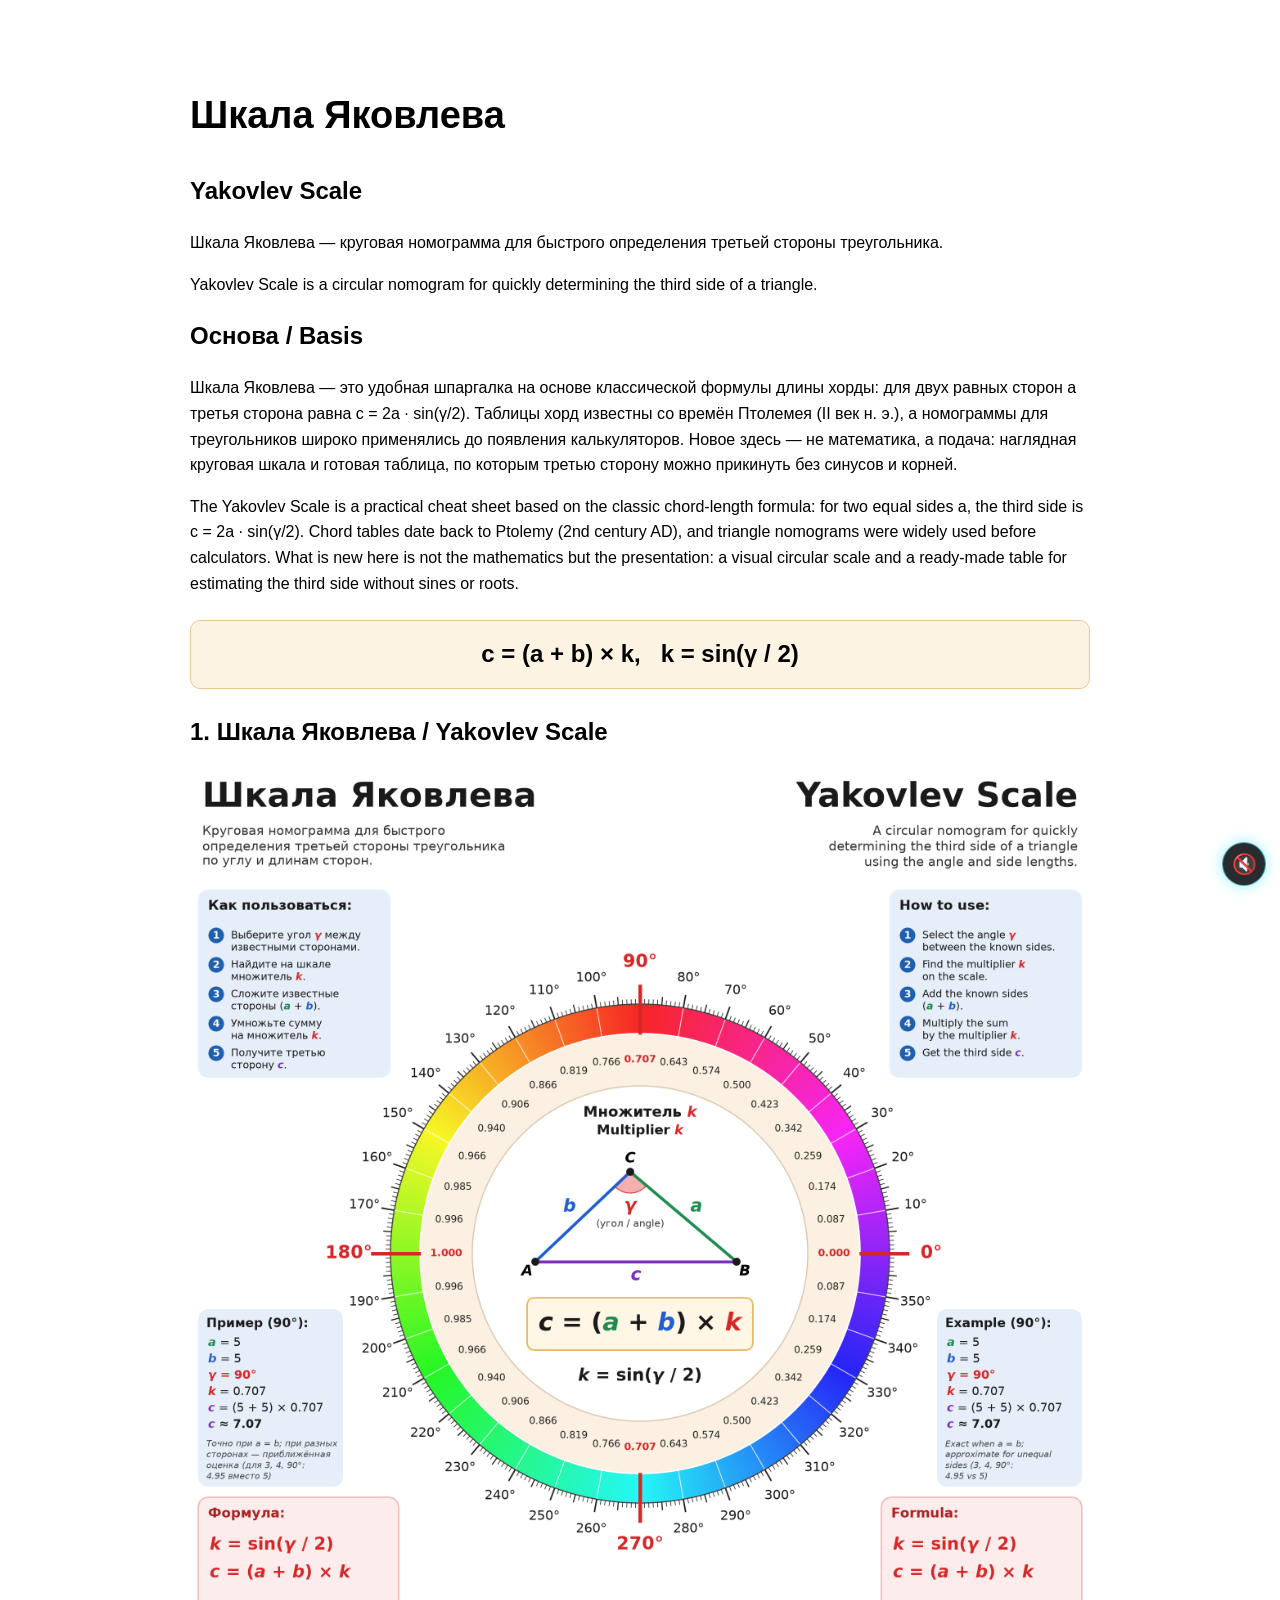
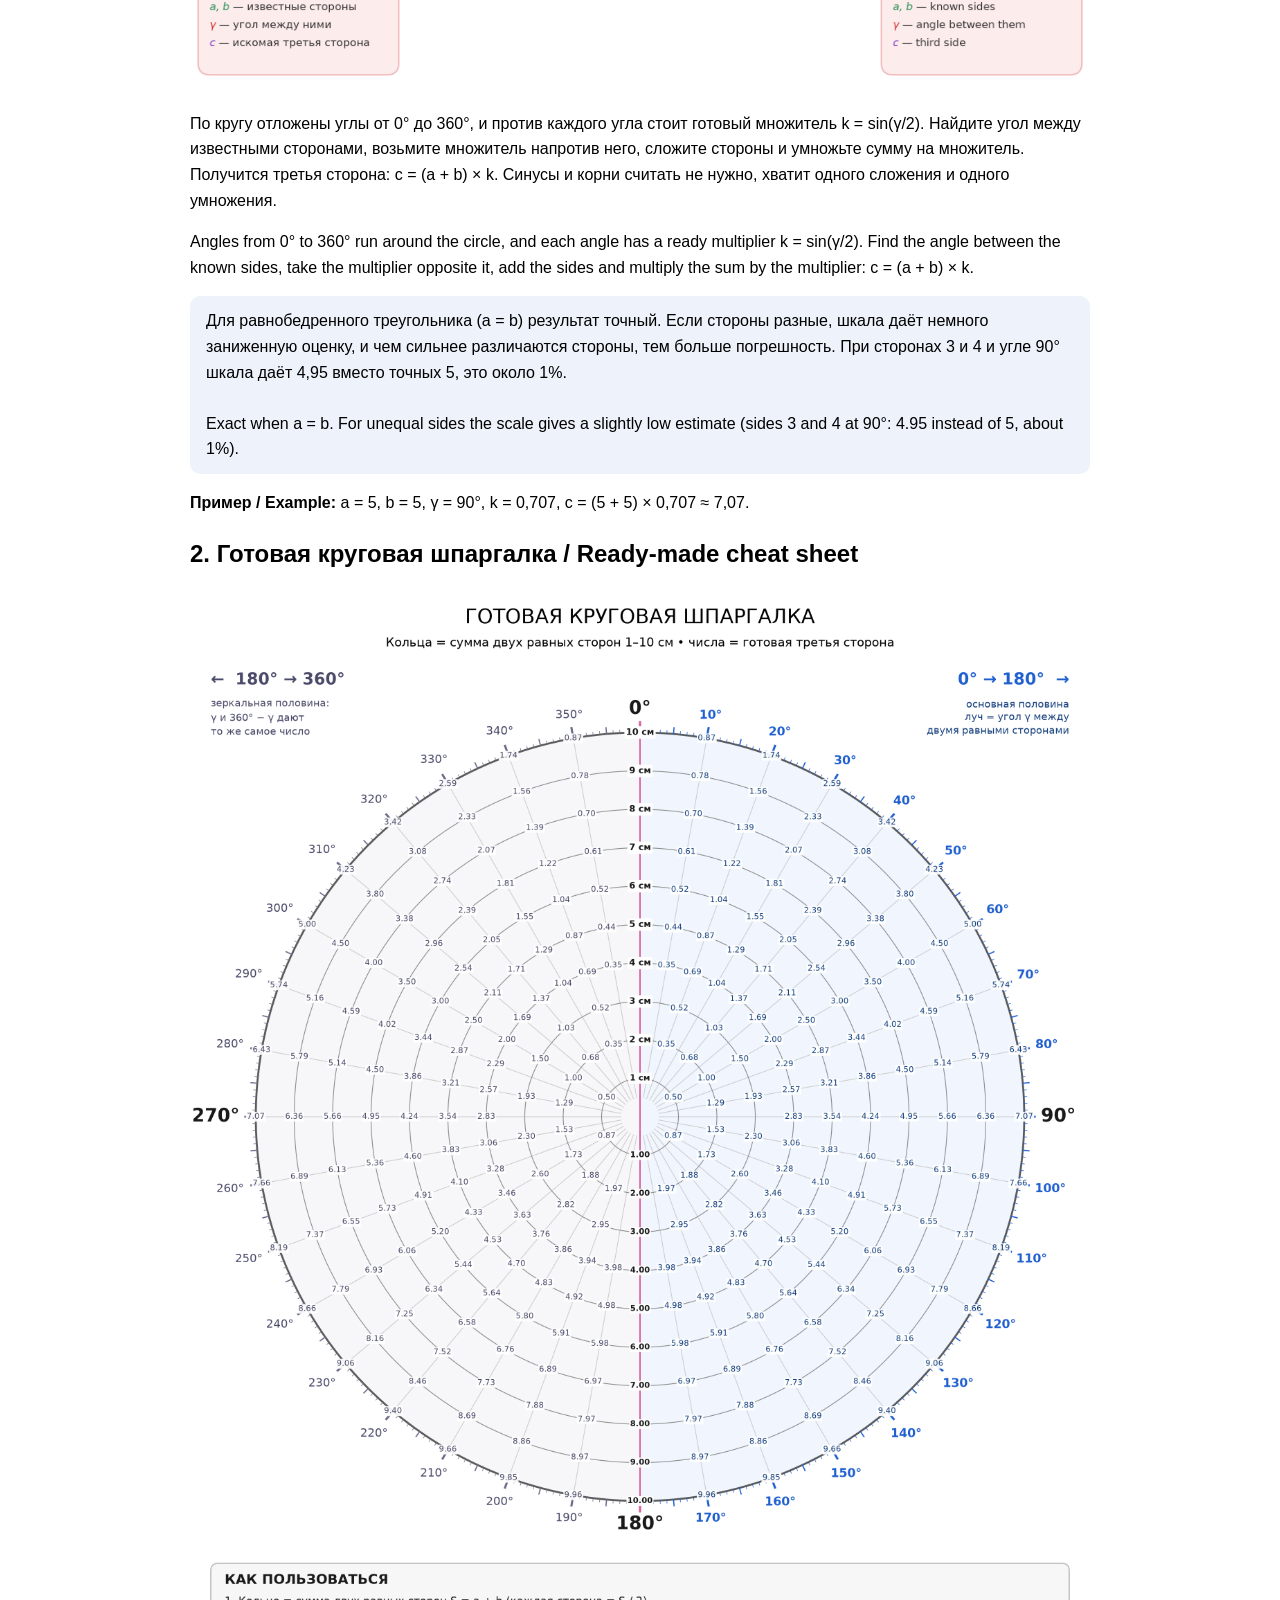
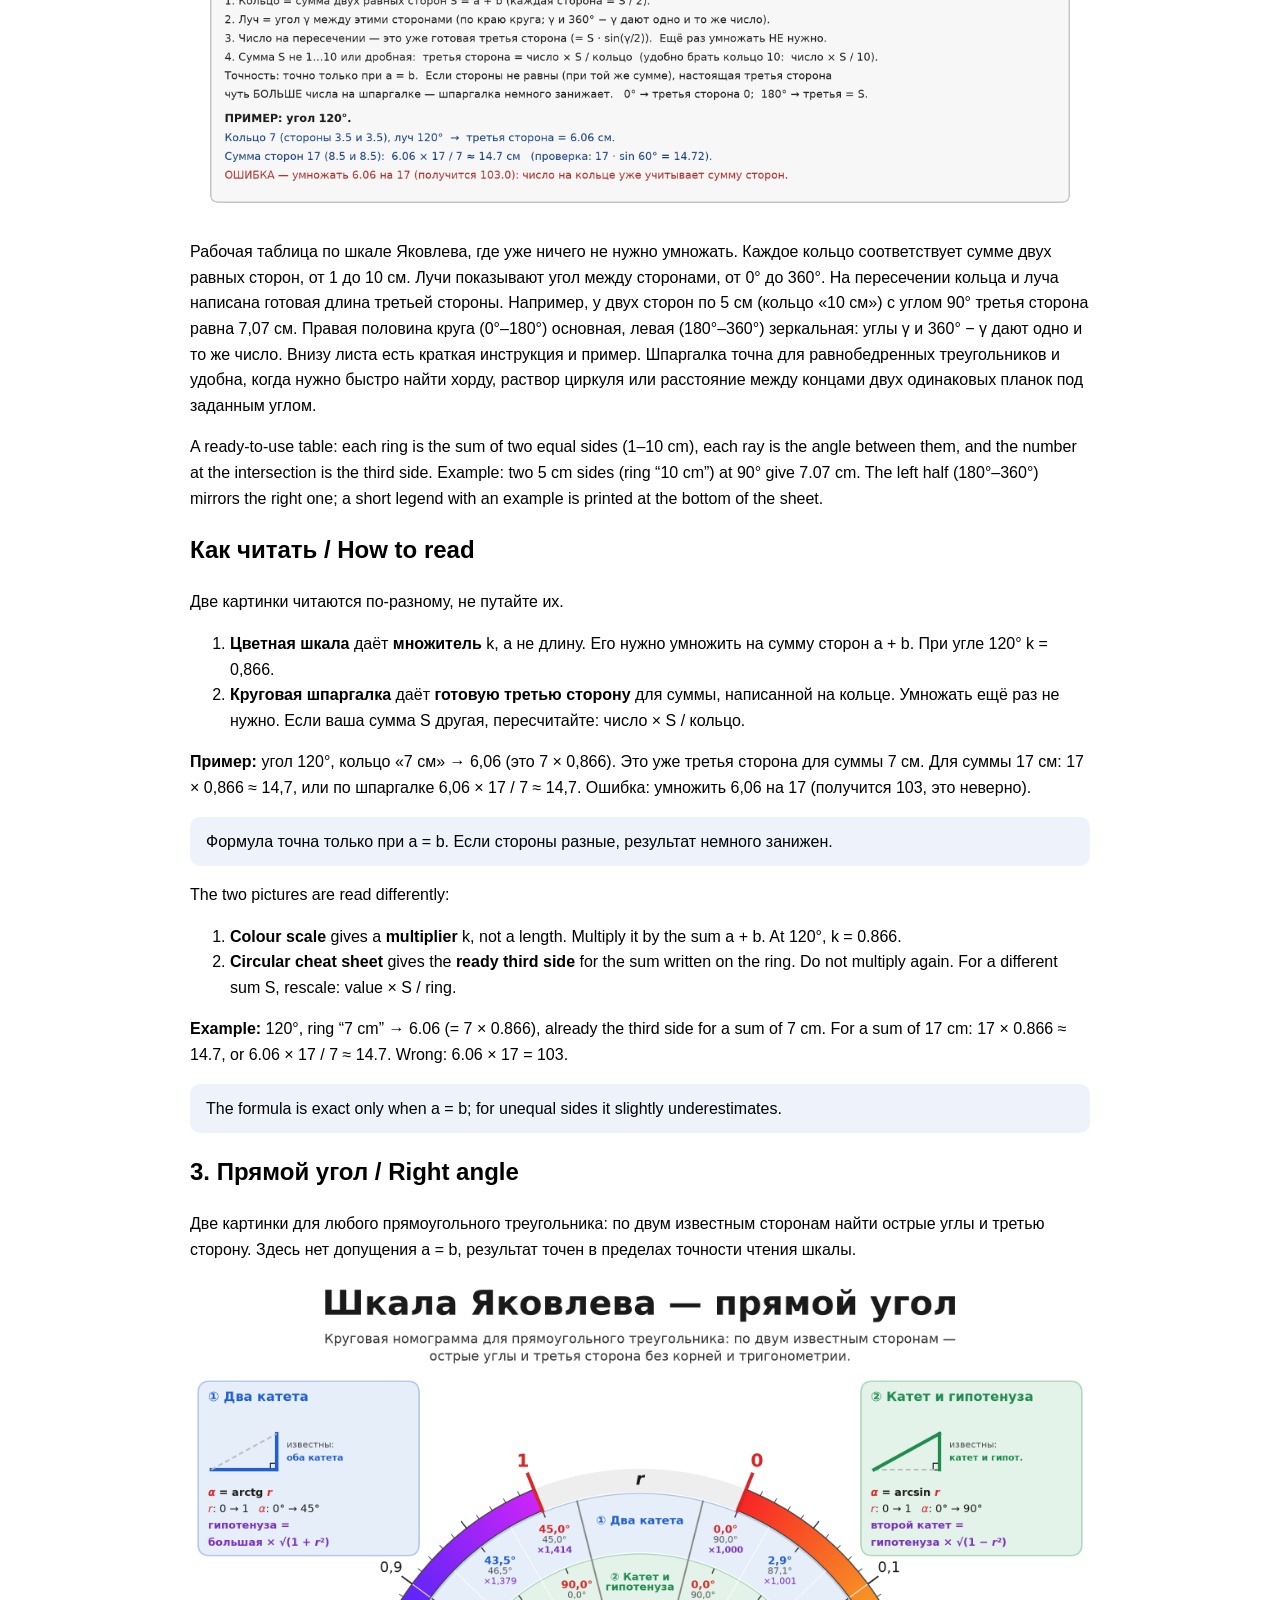
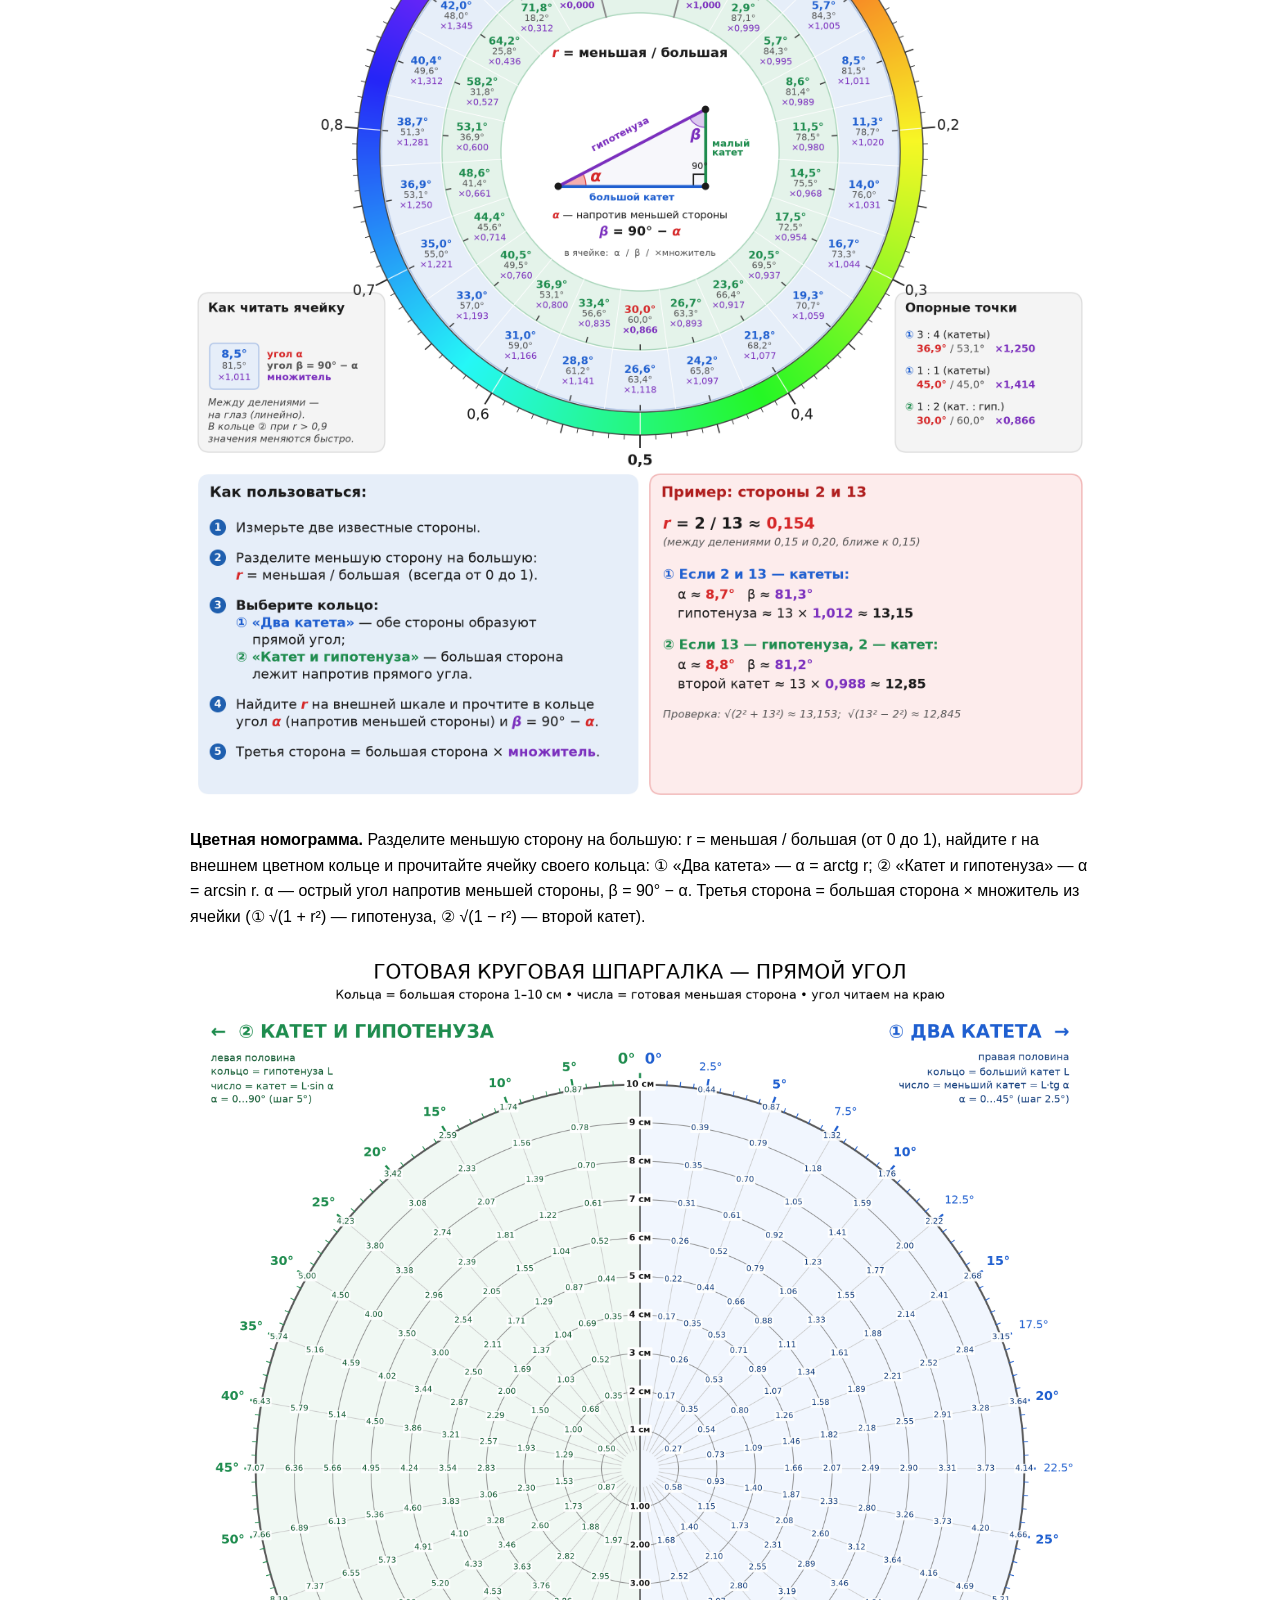
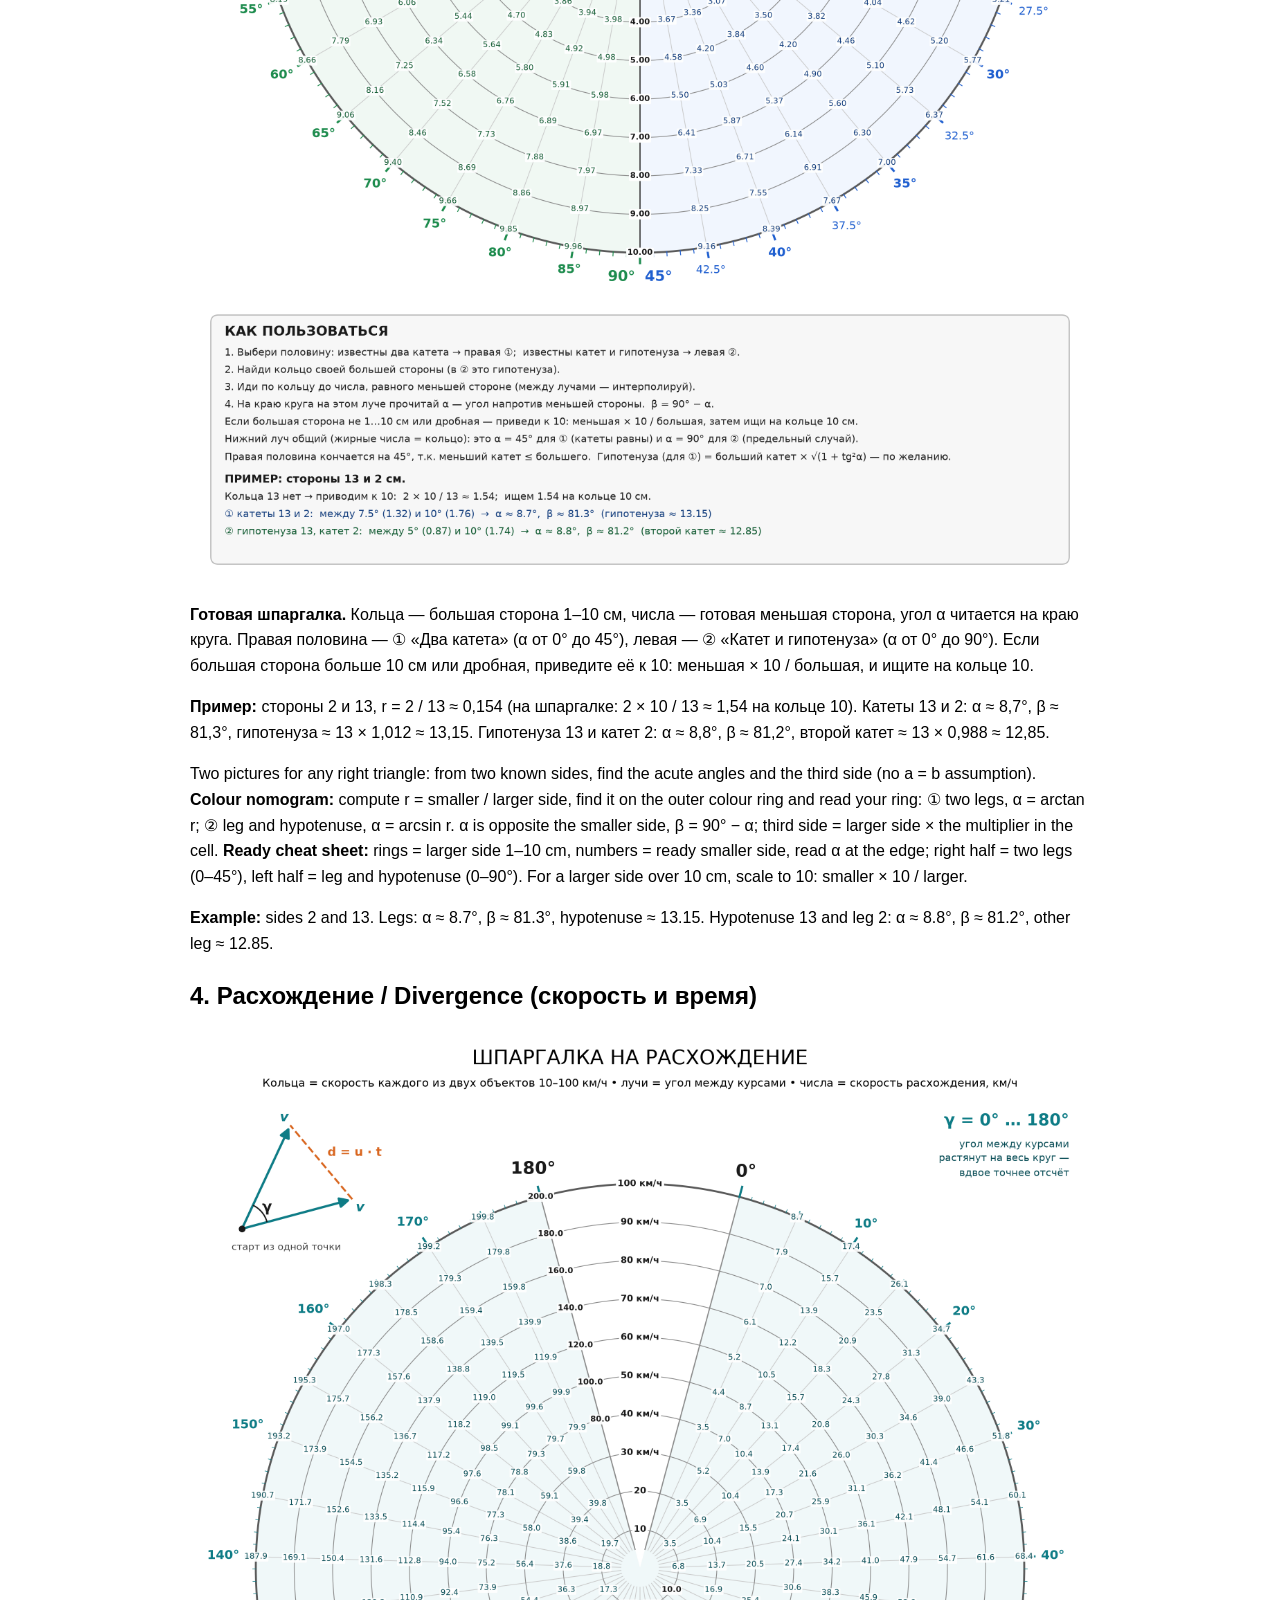
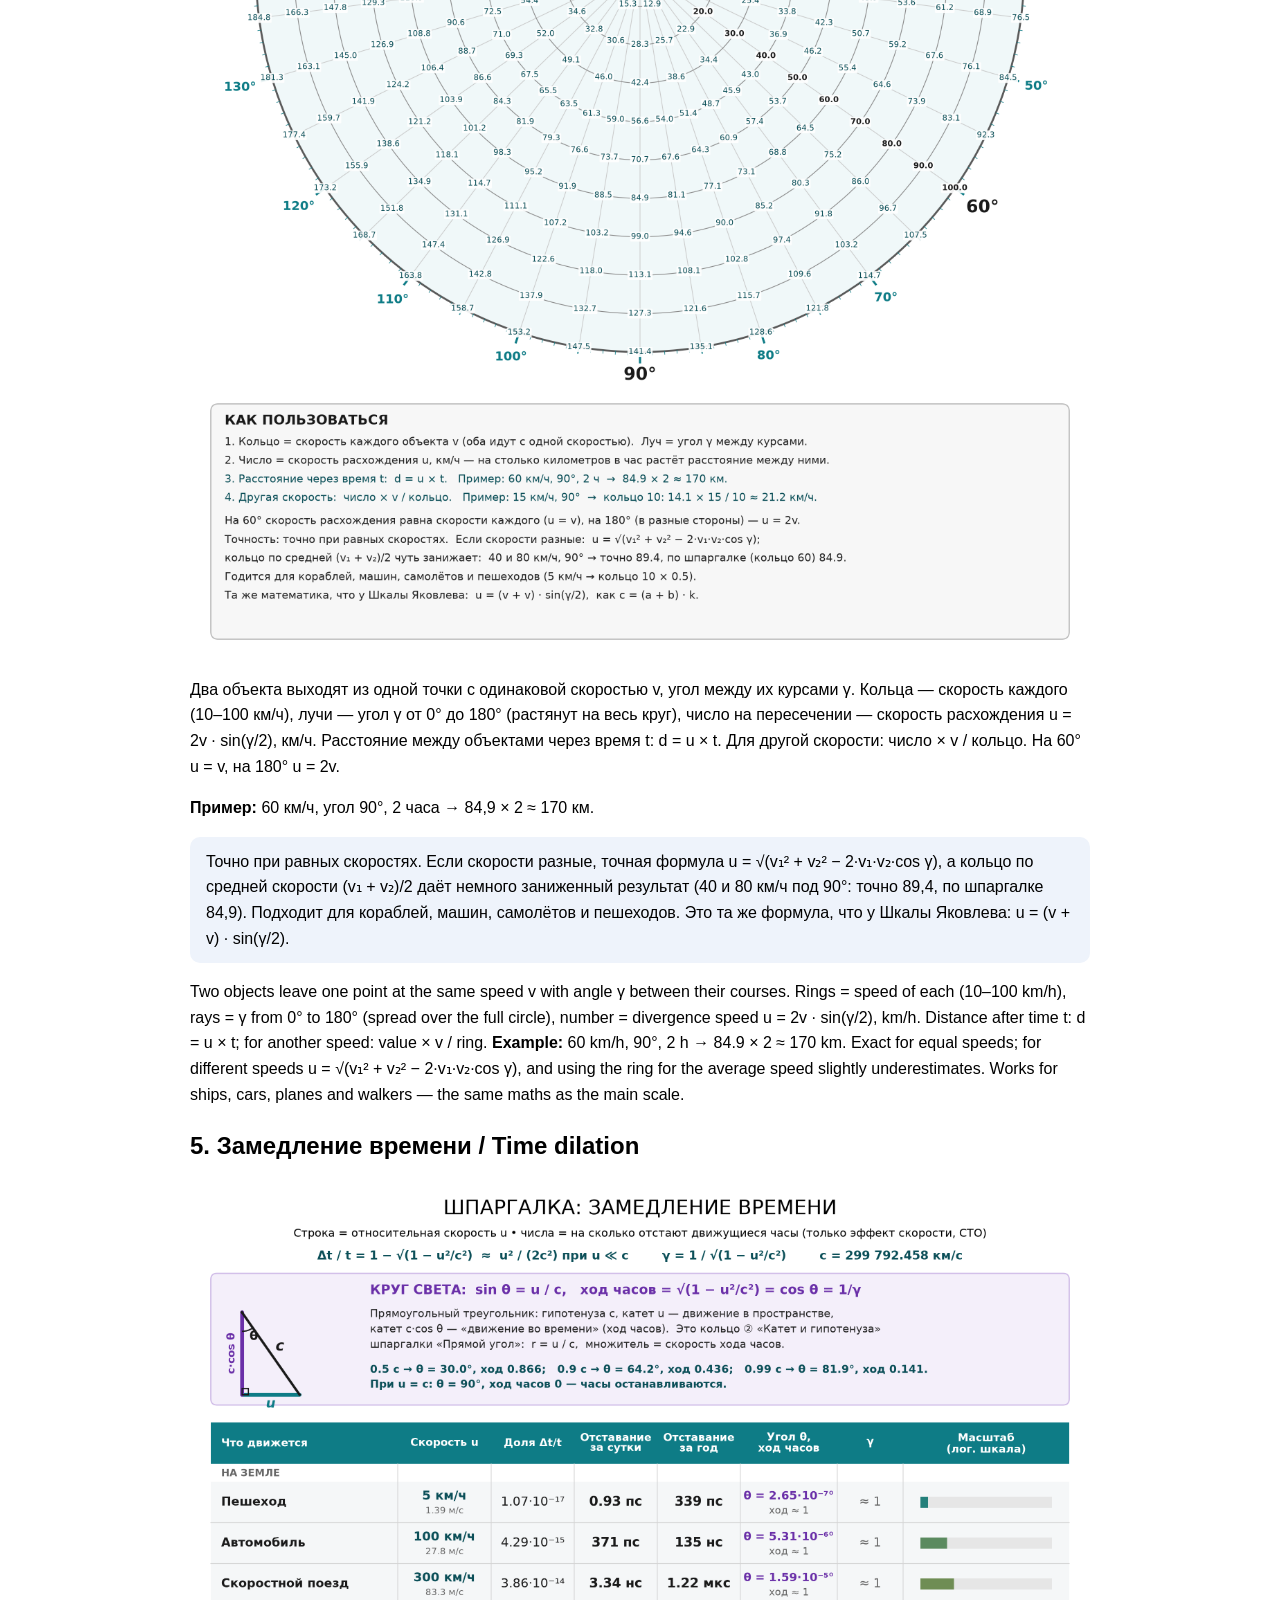
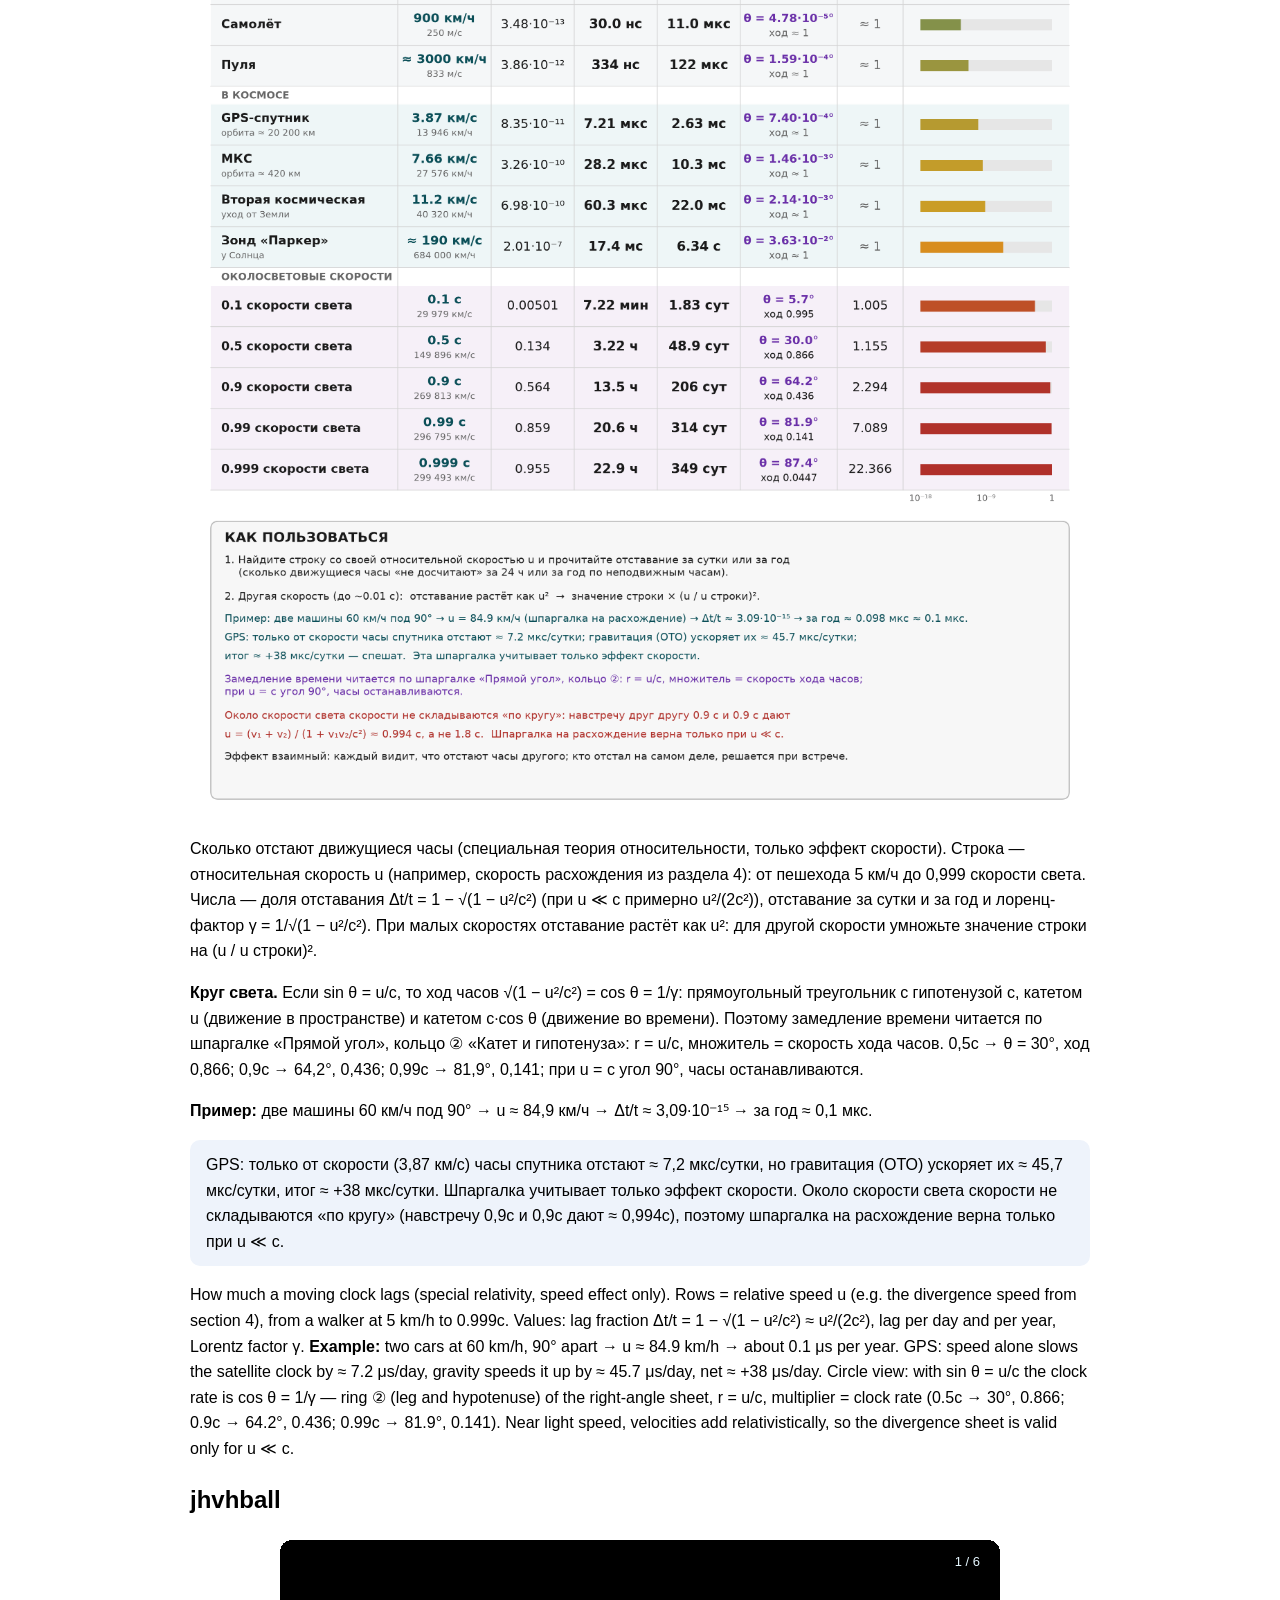
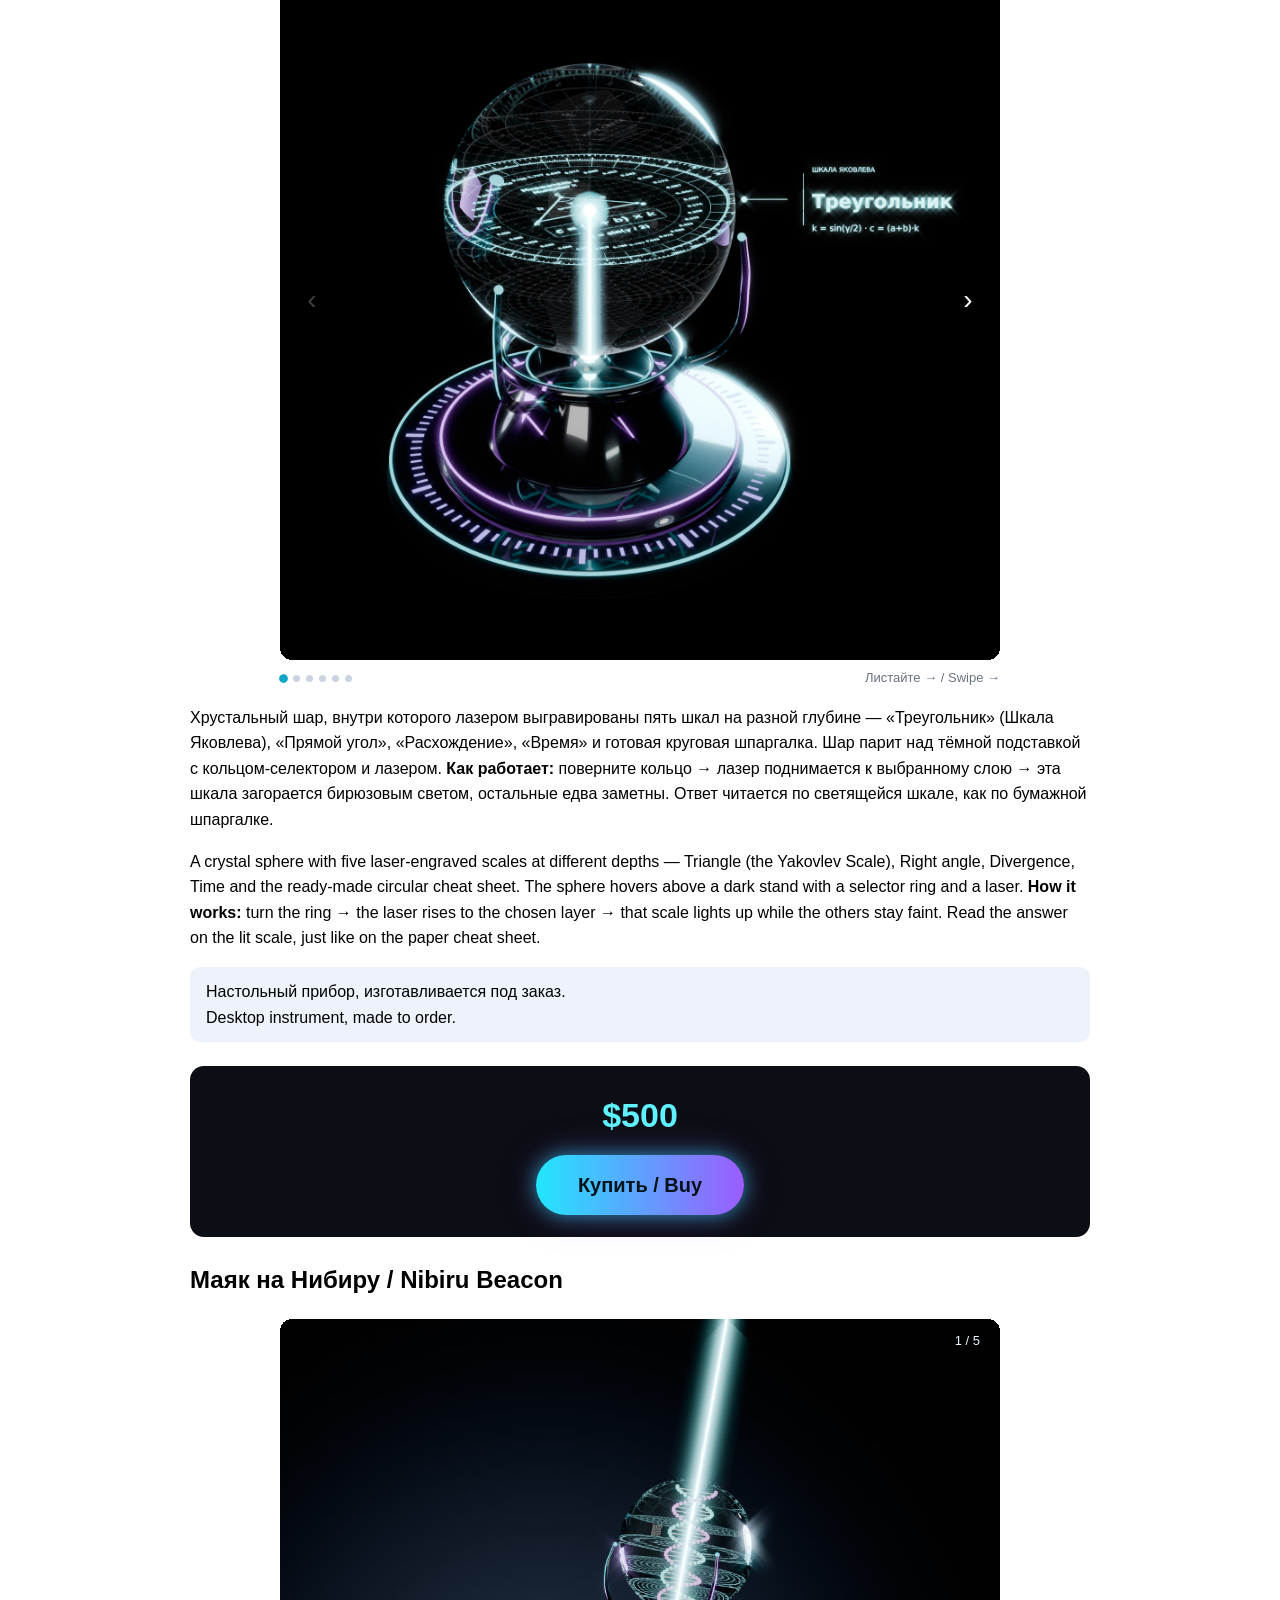
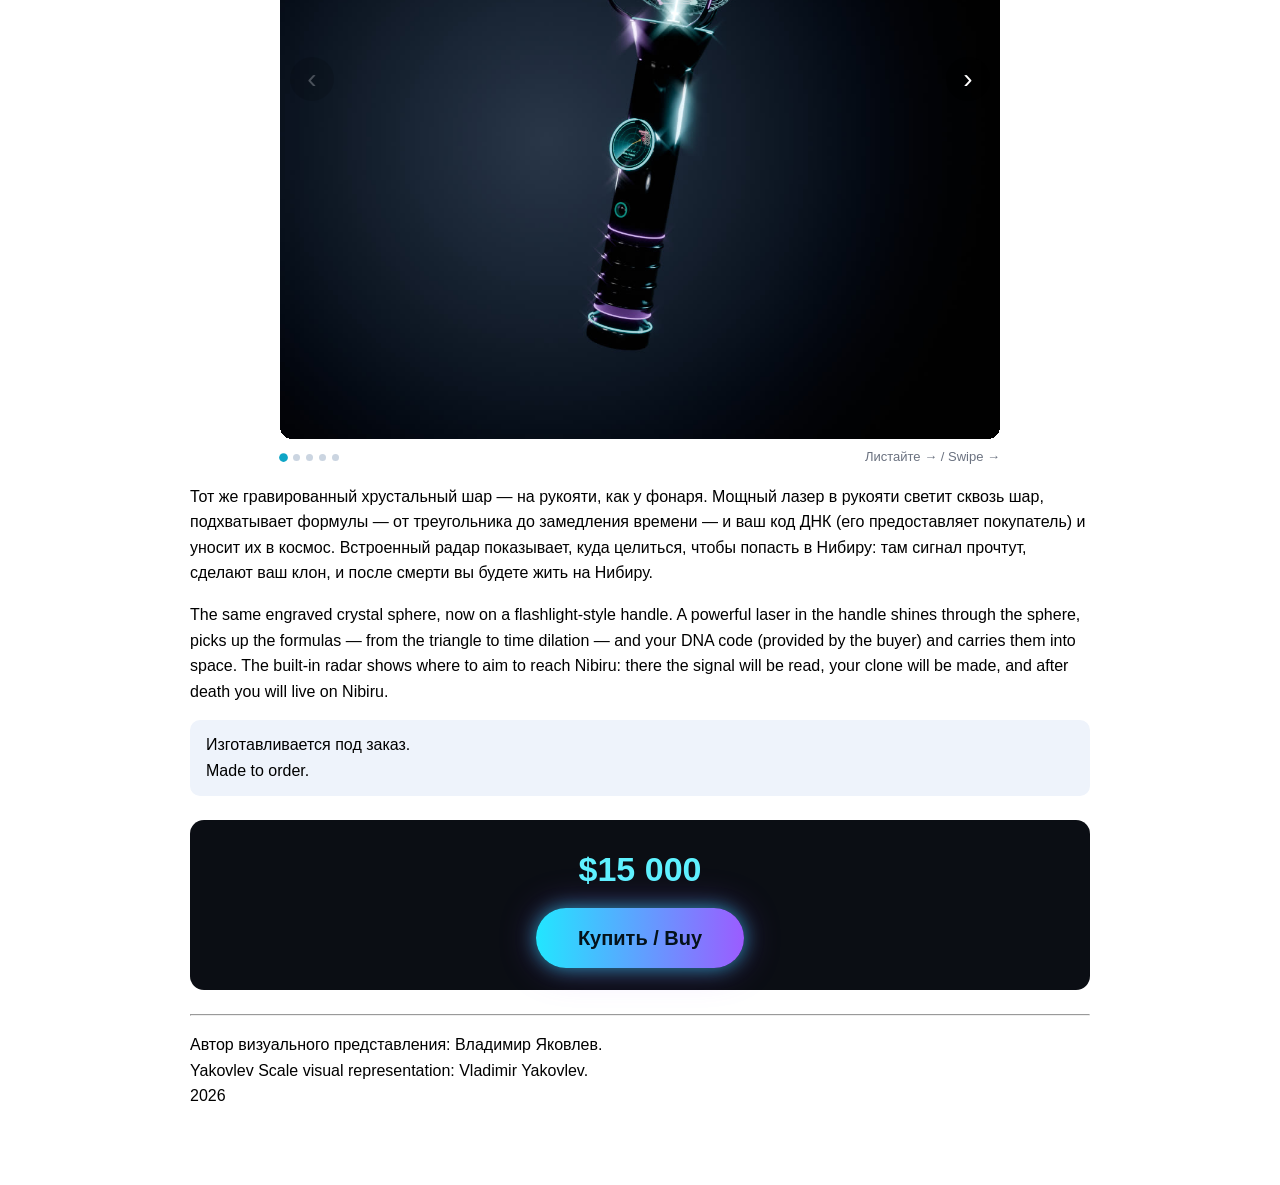
==== index.html @ fc7d12e3 "Подтверждение Google Search Console" ====
<!DOCTYPE html>
<html lang="ru">
<head>
<meta name="google-site-verification" content="ZLu22g3WHI5Fu_iCq4vz3DNuBNExwo_bDJYwmKv29aI" />
  <meta charset="UTF-8">
  <meta name="viewport" content="width=device-width, initial-scale=1.0">

  <title>Шкала Яковлева — сторона треугольника по углу, шпаргалка</title>
  <meta name="description" content="Круговая шпаргалка: третья сторона треугольника по углу и двум сторонам без калькулятора. Прямой угол, скорость расхождения, замедление времени.">

  <meta name="keywords" content="Шкала Яковлева, Yakovlev Scale, сторона треугольника по углу, третья сторона треугольника, треугольник, номограмма, шпаргалка, прямоугольный треугольник, хорда, скорость расхождения, замедление времени, triangle, nomogram, cheat sheet, time dilation">
  <link rel="canonical" href="https://shkalayakovleva.github.io/">
  <meta name="robots" content="index, follow, max-image-preview:large">
  <meta name="author" content="Владимир Яковлев">
  <meta name="theme-color" content="#03050b">

  <link rel="icon" href="/favicon.ico" sizes="any">
  <link rel="icon" type="image/png" sizes="32x32" href="/favicon-32.png">
  <link rel="apple-touch-icon" href="/apple-touch-icon.png">

  <meta property="og:type" content="website">
  <meta property="og:site_name" content="Шкала Яковлева — Yakovlev Scale">
  <meta property="og:title" content="Шкала Яковлева — сторона треугольника по углу без калькулятора">
  <meta property="og:description" content="Круговая шпаргалка: угол → третья сторона треугольника. Прямой угол, расхождение, замедление времени и приборы для Нибиру. RU / EN.">
  <meta property="og:url" content="https://shkalayakovleva.github.io/">
  <meta property="og:image" content="https://shkalayakovleva.github.io/images/og-card.jpg">
  <meta property="og:image:secure_url" content="https://shkalayakovleva.github.io/images/og-card.jpg">
  <meta property="og:image:type" content="image/jpeg">
  <meta property="og:image:width" content="1200">
  <meta property="og:image:height" content="630">
  <meta property="og:image:alt" content="Шкала Яковлева: хрустальный шар с гравированной шкалой и надпись «Угол → сторона треугольника без калькулятора»">
  <meta property="og:locale" content="ru_RU">
  <meta property="og:locale:alternate" content="en_US">

  <meta name="twitter:card" content="summary_large_image">
  <meta name="twitter:title" content="Шкала Яковлева — сторона треугольника по углу без калькулятора">
  <meta name="twitter:description" content="Круговая шпаргалка: угол → третья сторона треугольника. Yakovlev Scale: a circular cheat sheet for triangles.">
  <meta name="twitter:image" content="https://shkalayakovleva.github.io/images/og-card.jpg">
  <meta name="twitter:image:alt" content="Шкала Яковлева — Yakovlev Scale">

  <script type="application/ld+json">
{
 "@context": "https://schema.org",
 "@graph": [
  {
   "@type": "WebSite",
   "@id": "https://shkalayakovleva.github.io/#website",
   "url": "https://shkalayakovleva.github.io/",
   "name": "Шкала Яковлева",
   "alternateName": "Yakovlev Scale",
   "inLanguage": [
    "ru",
    "en"
   ],
   "description": "Круговая шпаргалка: третья сторона треугольника по углу и двум сторонам без калькулятора. Прямой угол, скорость расхождения, замедление времени.",
   "author": {
    "@id": "https://shkalayakovleva.github.io/#author"
   }
  },
  {
   "@type": "Person",
   "@id": "https://shkalayakovleva.github.io/#author",
   "name": "Владимир Яковлев",
   "alternateName": "Vladimir Yakovlev"
  },
  {
   "@type": "LearningResource",
   "@id": "https://shkalayakovleva.github.io/#scale",
   "name": "Шкала Яковлева — круговая номограмма для треугольника",
   "alternateName": "Yakovlev Scale — circular nomogram for triangles",
   "url": "https://shkalayakovleva.github.io/",
   "inLanguage": [
    "ru",
    "en"
   ],
   "learningResourceType": "cheat sheet",
   "educationalLevel": "school",
   "about": [
    "треугольник",
    "теорема косинусов",
    "хорда",
    "прямоугольный треугольник",
    "замедление времени"
   ],
   "image": "https://shkalayakovleva.github.io/images/og-card.jpg",
   "author": {
    "@id": "https://shkalayakovleva.github.io/#author"
   },
   "isPartOf": {
    "@id": "https://shkalayakovleva.github.io/#website"
   },
   "datePublished": "2026"
  }
 ]
}
  </script>

  <style>
    body {
      font-family: Arial, sans-serif;
      max-width: 900px;
      margin: 40px auto;
      padding: 20px;
      line-height: 1.6;
    }
    h1 { font-size: 38px; }
    img {
      width: 100%;
      height: auto;
    }
    .formula {
      font-size: 24px;
      font-weight: bold;
      text-align: center;
      background: #fdf3e3;
      border: 1px solid #e8c98f;
      border-radius: 10px;
      padding: 14px;
      margin: 24px 0;
    }
    .note {
      background: #eef3fb;
      border-radius: 10px;
      padding: 12px 16px;
    }
    .cr-carousel {
      position: relative;
      max-width: 80vh;
      margin: 16px auto 8px;
    }
    .cr-track {
      display: flex;
      overflow-x: auto;
      scroll-snap-type: x mandatory;
      overscroll-behavior-x: contain;
      -webkit-overflow-scrolling: touch;
      scrollbar-width: none;
      border-radius: 12px;
      background: #000;
    }
    .cr-track::-webkit-scrollbar { display: none; }
    .cr-slide {
      flex: 0 0 100%;
      scroll-snap-align: start;
      scroll-snap-stop: always;
      display: block;
      position: relative;
      aspect-ratio: 1 / 1;
      cursor: zoom-in;
      background: #0b0e14;
    }
    .cr-slide img, .cr-slide video {
      display: block;
      width: 100%;
      height: 100%;
      object-fit: cover;
    }
    .cr-count {
      position: absolute;
      top: 10px; right: 10px;
      padding: 2px 10px;
      border-radius: 999px;
      background: rgba(0,0,0,.55);
      color: #e6f7ff;
      font-size: 13px;
      pointer-events: none;
    }
    .cr-arrow {
      position: absolute;
      top: 50%;
      transform: translateY(-50%);
      width: 44px; height: 44px;
      border: 0;
      border-radius: 50%;
      background: rgba(0,0,0,.5);
      color: #fff;
      font-size: 28px;
      line-height: 1;
      cursor: pointer;
      display: none;
    }
    .cr-arrow[disabled] { opacity: .25; cursor: default; }
    .cr-carousel .cr-prev { left: 10px; }
    .cr-carousel .cr-next { right: 10px; }
    @media (hover: hover) and (pointer: fine) {
      .cr-carousel .cr-arrow { display: block; }
    }
    .cr-meta {
      display: flex;
      align-items: center;
      justify-content: space-between;
      max-width: 80vh;
      margin: 0 auto 16px;
      font-size: 13px;
      color: #6b7280;
    }
    .cr-dots { display: flex; gap: 6px; }
    .cr-dots span {
      width: 7px; height: 7px;
      border-radius: 50%;
      background: #cbd5e1;
      transition: background .2s, transform .2s;
    }
    .cr-dots span.on { background: #0ea5c6; transform: scale(1.25); }
    .cr-viewer {
      position: fixed;
      inset: 0;
      z-index: 1000;
      display: none;
      background: rgba(4, 8, 14, .96);
      overscroll-behavior: contain;
    }
    .cr-viewer.open { display: block; }
    .cr-viewer .cr-track {
      height: 100%;
      border-radius: 0;
      background: transparent;
    }
    .cr-viewer .cr-slide {
      aspect-ratio: auto;
      height: 100%;
      display: flex;
      align-items: center;
      justify-content: center;
      padding: 56px 8px;
      box-sizing: border-box;
      background: transparent;
      cursor: default;
    }
    .cr-viewer .cr-slide img {
      width: auto;
      height: auto;
      max-width: 100%;
      max-height: 100%;
      object-fit: contain;
      border-radius: 10px;
    }
    .cr-viewer .cr-slide video {
      width: min(100%, calc(100vh - 112px));
      width: min(100%, calc(100dvh - 112px));
      height: auto;
      aspect-ratio: 1 / 1;
      object-fit: contain;
      border-radius: 10px;
      background: #000;
    }
    .cr-viewer .cr-count { top: 16px; left: 14px; right: auto; }
    .cr-viewer .cr-arrow { display: block; background: rgba(255,255,255,.14); }
    .cr-viewer .cr-prev { left: 8px; }
    .cr-viewer .cr-next { right: 8px; }
    .cr-close {
      position: absolute;
      top: 8px; right: 8px;
      width: 44px; height: 44px;
      border: 0;
      border-radius: 50%;
      background: rgba(255,255,255,.14);
      color: #fff;
      font-size: 28px;
      line-height: 1;
      cursor: pointer;
    }
    .crystal-buy {
      text-align: center;
      background: #0b0e14;
      color: #e6f7ff;
      border-radius: 14px;
      padding: 22px 16px;
      margin: 24px 0;
    }
    .crystal-price {
      font-size: 34px;
      font-weight: bold;
      color: #5ff2ff;
      margin-bottom: 12px;
    }
    .crystal-price a {
      color: inherit;
      text-decoration: none;
      cursor: pointer;
      border-radius: 8px;
      transition: text-shadow .2s;
    }
    .crystal-price a:hover, .crystal-price a:focus-visible {
      text-shadow: 0 0 12px rgba(95, 242, 255, .8), 0 0 26px rgba(155, 92, 255, .5);
    }
    .buy-btn {
      display: inline-block;
      padding: 14px 42px;
      font-size: 20px;
      font-weight: bold;
      color: #04121a;
      text-decoration: none;
      border-radius: 999px;
      background: linear-gradient(90deg, #22e6ff, #9b5cff);
      box-shadow: 0 0 18px rgba(34, 230, 255, .55), 0 0 36px rgba(155, 92, 255, .35);
      transition: transform .15s, box-shadow .15s;
    }
    .buy-btn { position: relative; }
    .buy-badge {
      position: absolute;
      top: -9px; right: -9px;
      min-width: 26px;
      height: 26px;
      padding: 0 7px;
      box-sizing: border-box;
      border-radius: 999px;
      background: #ff3b6b;
      color: #fff;
      font-size: 14px;
      line-height: 26px;
      text-align: center;
      box-shadow: 0 0 10px rgba(255, 59, 107, .7);
    }
    .buy-count {
      margin-top: 10px;
      font-size: 14px;
      color: #9fb4d6;
    }
    [hidden] { display: none !important; }
    .buy-btn:hover, .buy-btn:focus {
      transform: translateY(-2px) scale(1.03);
      box-shadow: 0 0 26px rgba(34, 230, 255, .8), 0 0 50px rgba(155, 92, 255, .5);
    }
    .bg-music {
      position: fixed;
      right: 14px;
      bottom: 14px;
      z-index: 900;
      width: 44px; height: 44px;
      padding: 0;
      border-radius: 50%;
      border: 1px solid rgba(95, 242, 255, .6);
      background: rgba(11, 14, 20, .88);
      font-size: 20px;
      line-height: 1;
      box-shadow: 0 0 14px rgba(34, 230, 255, .45);
      cursor: pointer;
    }
  </style>
</head>

<body>

<h1>Шкала Яковлева</h1>
<h2>Yakovlev Scale</h2>

<p>
Шкала Яковлева — круговая номограмма для быстрого определения
третьей стороны треугольника.
</p>

<p>
Yakovlev Scale is a circular nomogram for quickly determining
the third side of a triangle.
</p>

<h2>Основа / Basis</h2>

<p>
Шкала Яковлева — это удобная шпаргалка на основе классической формулы
длины хорды: для двух равных сторон a третья сторона равна
c = 2a · sin(γ/2). Таблицы хорд известны со времён Птолемея (II век н. э.),
а номограммы для треугольников широко применялись до появления калькуляторов.
Новое здесь — не математика, а подача: наглядная круговая шкала и готовая
таблица, по которым третью сторону можно прикинуть без синусов и корней.
</p>

<p>
The Yakovlev Scale is a practical cheat sheet based on the classic
chord-length formula: for two equal sides a, the third side is
c = 2a · sin(γ/2). Chord tables date back to Ptolemy (2nd century AD), and
triangle nomograms were widely used before calculators. What is new here is
not the mathematics but the presentation: a visual circular scale and a
ready-made table for estimating the third side without sines or roots.
</p>

<div class="formula">c = (a + b) × k,&nbsp;&nbsp; k = sin(γ / 2)</div>

<h2>1. Шкала Яковлева / Yakovlev Scale</h2>

<img src="images/yakovlev-scale.png"
     alt="Шкала Яковлева: круговая номограмма — третья сторона треугольника по углу / Yakovlev Scale: circular nomogram for the third side of a triangle">

<p>
По кругу отложены углы от 0° до 360°, и против каждого угла стоит готовый
множитель k = sin(γ/2). Найдите угол между известными сторонами, возьмите
множитель напротив него, сложите стороны и умножьте сумму на множитель.
Получится третья сторона: c = (a + b) × k. Синусы и корни считать не нужно,
хватит одного сложения и одного умножения.
</p>

<p>
Angles from 0° to 360° run around the circle, and each angle has a ready
multiplier k = sin(γ/2). Find the angle between the known sides, take the
multiplier opposite it, add the sides and multiply the sum by the multiplier:
c = (a + b) × k.
</p>

<p class="note">
Для равнобедренного треугольника (a = b) результат точный. Если стороны
разные, шкала даёт немного заниженную оценку, и чем сильнее различаются
стороны, тем больше погрешность. При сторонах 3 и 4 и угле 90° шкала даёт
4,95 вместо точных 5, это около 1%.<br><br>
Exact when a = b. For unequal sides the scale gives a slightly low estimate
(sides 3 and 4 at 90°: 4.95 instead of 5, about 1%).
</p>

<p>
<b>Пример / Example:</b> a = 5, b = 5, γ = 90°, k = 0,707,
c = (5 + 5) × 0,707 ≈ 7,07.
</p>

<h2>2. Готовая круговая шпаргалка / Ready-made cheat sheet</h2>

<img src="images/cheatsheet-ready.png"
     alt="Готовая круговая шпаргалка: сторона треугольника по углу без вычислений / Ready-made circular cheat sheet: triangle side from the angle">

<p>
Рабочая таблица по шкале Яковлева, где уже ничего не нужно умножать.
Каждое кольцо соответствует сумме двух равных сторон, от 1 до 10 см.
Лучи показывают угол между сторонами, от 0° до 360°. На пересечении кольца
и луча написана готовая длина третьей стороны. Например, у двух сторон
по 5 см (кольцо «10 см») с углом 90° третья сторона равна 7,07 см.
Правая половина круга (0°–180°) основная, левая (180°–360°) зеркальная:
углы γ и 360° − γ дают одно и то же число. Внизу листа есть краткая
инструкция и пример.
Шпаргалка точна для равнобедренных треугольников и удобна, когда нужно
быстро найти хорду, раствор циркуля или расстояние между концами двух
одинаковых планок под заданным углом.
</p>

<p>
A ready-to-use table: each ring is the sum of two equal sides (1–10 cm),
each ray is the angle between them, and the number at the intersection is
the third side. Example: two 5 cm sides (ring “10 cm”) at 90° give 7.07 cm.
The left half (180°–360°) mirrors the right one; a short legend with an
example is printed at the bottom of the sheet.
</p>

<h2>Как читать / How to read</h2>

<p>
Две картинки читаются по-разному, не путайте их.
</p>

<ol>
  <li><b>Цветная шкала</b> даёт <b>множитель</b> k, а не длину. Его нужно
  умножить на сумму сторон a + b. При угле 120° k = 0,866.</li>
  <li><b>Круговая шпаргалка</b> даёт <b>готовую третью сторону</b> для суммы,
  написанной на кольце. Умножать ещё раз не нужно. Если ваша сумма S другая,
  пересчитайте: число × S / кольцо.</li>
</ol>

<p>
<b>Пример:</b> угол 120°, кольцо «7 см» → 6,06 (это 7 × 0,866). Это уже
третья сторона для суммы 7 см. Для суммы 17 см: 17 × 0,866 ≈ 14,7, или по
шпаргалке 6,06 × 17 / 7 ≈ 14,7. Ошибка: умножить 6,06 на 17 (получится 103,
это неверно).
</p>

<p class="note">
Формула точна только при a = b. Если стороны разные, результат немного
занижен.
</p>

<p>
The two pictures are read differently:
</p>

<ol>
  <li><b>Colour scale</b> gives a <b>multiplier</b> k, not a length. Multiply
  it by the sum a + b. At 120°, k = 0.866.</li>
  <li><b>Circular cheat sheet</b> gives the <b>ready third side</b> for the sum
  written on the ring. Do not multiply again. For a different sum S, rescale:
  value × S / ring.</li>
</ol>

<p>
<b>Example:</b> 120°, ring “7 cm” → 6.06 (= 7 × 0.866), already the third
side for a sum of 7 cm. For a sum of 17 cm: 17 × 0.866 ≈ 14.7, or
6.06 × 17 / 7 ≈ 14.7. Wrong: 6.06 × 17 = 103.
</p>

<p class="note">
The formula is exact only when a = b; for unequal sides it slightly
underestimates.
</p>

<h2>3. Прямой угол / Right angle</h2>

<p>
Две картинки для любого прямоугольного треугольника: по двум известным
сторонам найти острые углы и третью сторону. Здесь нет допущения a = b,
результат точен в пределах точности чтения шкалы.
</p>

<img src="images/yakovlev-right-angle.png"
     alt="Шкала Яковлева — прямой угол — Yakovlev Scale, right angle">

<p>
<b>Цветная номограмма.</b> Разделите меньшую сторону на большую:
r = меньшая / большая (от 0 до 1), найдите r на внешнем цветном кольце и
прочитайте ячейку своего кольца: ① «Два катета» — α = arctg r;
② «Катет и гипотенуза» — α = arcsin r. α — острый угол напротив меньшей
стороны, β = 90° − α. Третья сторона = большая сторона × множитель из
ячейки (① √(1 + r²) — гипотенуза, ② √(1 − r²) — второй катет).
</p>

<img src="images/yakovlev-right-angle-ready.png"
     alt="Готовая круговая шпаргалка — прямой угол — Ready cheat sheet, right angle">

<p>
<b>Готовая шпаргалка.</b> Кольца — большая сторона 1–10 см, числа — готовая
меньшая сторона, угол α читается на краю круга. Правая половина —
① «Два катета» (α от 0° до 45°), левая — ② «Катет и гипотенуза»
(α от 0° до 90°). Если большая сторона больше 10 см или дробная,
приведите её к 10: меньшая × 10 / большая, и ищите на кольце 10.
</p>

<p>
<b>Пример:</b> стороны 2 и 13, r = 2 / 13 ≈ 0,154 (на шпаргалке:
2 × 10 / 13 ≈ 1,54 на кольце 10). Катеты 13 и 2: α ≈ 8,7°, β ≈ 81,3°,
гипотенуза ≈ 13 × 1,012 ≈ 13,15. Гипотенуза 13 и катет 2: α ≈ 8,8°,
β ≈ 81,2°, второй катет ≈ 13 × 0,988 ≈ 12,85.
</p>

<p>
Two pictures for any right triangle: from two known sides, find the acute
angles and the third side (no a = b assumption). <b>Colour nomogram:</b>
compute r = smaller / larger side, find it on the outer colour ring and read
your ring: ① two legs, α = arctan r; ② leg and hypotenuse, α = arcsin r.
α is opposite the smaller side, β = 90° − α; third side = larger side × the
multiplier in the cell. <b>Ready cheat sheet:</b> rings = larger side
1–10 cm, numbers = ready smaller side, read α at the edge; right half = two
legs (0–45°), left half = leg and hypotenuse (0–90°). For a larger side over
10 cm, scale to 10: smaller × 10 / larger.
</p>

<p>
<b>Example:</b> sides 2 and 13. Legs: α ≈ 8.7°, β ≈ 81.3°, hypotenuse
≈ 13.15. Hypotenuse 13 and leg 2: α ≈ 8.8°, β ≈ 81.2°, other leg ≈ 12.85.
</p>

<h2>4. Расхождение / Divergence (скорость и время)</h2>

<img src="images/cheatsheet-divergence.png"
     alt="Шпаргалка на расхождение — Divergence cheat sheet">

<p>
Два объекта выходят из одной точки с одинаковой скоростью v, угол между их
курсами γ. Кольца — скорость каждого (10–100 км/ч), лучи — угол γ от 0° до
180° (растянут на весь круг), число на пересечении — скорость расхождения
u = 2v · sin(γ/2), км/ч. Расстояние между объектами через время t:
d = u × t. Для другой скорости: число × v / кольцо. На 60° u = v, на 180°
u = 2v.
</p>

<p>
<b>Пример:</b> 60 км/ч, угол 90°, 2 часа → 84,9 × 2 ≈ 170 км.
</p>

<p class="note">
Точно при равных скоростях. Если скорости разные, точная формула
u = √(v₁² + v₂² − 2·v₁·v₂·cos γ), а кольцо по средней скорости (v₁ + v₂)/2
даёт немного заниженный результат (40 и 80 км/ч под 90°: точно 89,4,
по шпаргалке 84,9). Подходит для кораблей, машин, самолётов и пешеходов.
Это та же формула, что у Шкалы Яковлева: u = (v + v) · sin(γ/2).
</p>

<p>
Two objects leave one point at the same speed v with angle γ between their
courses. Rings = speed of each (10–100 km/h), rays = γ from 0° to 180°
(spread over the full circle), number = divergence speed u = 2v · sin(γ/2),
km/h. Distance after time t: d = u × t; for another speed: value × v / ring.
<b>Example:</b> 60 km/h, 90°, 2 h → 84.9 × 2 ≈ 170 km. Exact for equal
speeds; for different speeds u = √(v₁² + v₂² − 2·v₁·v₂·cos γ), and using the
ring for the average speed slightly underestimates. Works for ships, cars,
planes and walkers — the same maths as the main scale.
</p>

<h2>5. Замедление времени / Time dilation</h2>

<img src="images/cheatsheet-time-dilation.png"
     alt="Шпаргалка: замедление времени — Time dilation cheat sheet">

<p>
Сколько отстают движущиеся часы (специальная теория относительности, только
эффект скорости). Строка — относительная скорость u (например, скорость
расхождения из раздела 4): от пешехода 5 км/ч до 0,999 скорости света.
Числа — доля отставания Δt/t = 1 − √(1 − u²/c²) (при u ≪ c примерно
u²/(2c²)), отставание за сутки и за год и лоренц-фактор γ = 1/√(1 − u²/c²).
При малых скоростях отставание растёт как u²: для другой скорости умножьте
значение строки на (u / u строки)².
</p>

<p>
<b>Круг света.</b> Если sin θ = u/c, то ход часов √(1 − u²/c²) = cos θ = 1/γ:
прямоугольный треугольник с гипотенузой c, катетом u (движение в
пространстве) и катетом c·cos θ (движение во времени). Поэтому замедление
времени читается по шпаргалке «Прямой угол», кольцо ② «Катет и гипотенуза»:
r = u/c, множитель = скорость хода часов. 0,5c → θ = 30°, ход 0,866;
0,9c → 64,2°, 0,436; 0,99c → 81,9°, 0,141; при u = c угол 90°, часы
останавливаются.
</p>

<p>
<b>Пример:</b> две машины 60 км/ч под 90° → u ≈ 84,9 км/ч →
Δt/t ≈ 3,09·10⁻¹⁵ → за год ≈ 0,1 мкс.
</p>

<p class="note">
GPS: только от скорости (3,87 км/с) часы спутника отстают ≈ 7,2 мкс/сутки,
но гравитация (ОТО) ускоряет их ≈ 45,7 мкс/сутки, итог ≈ +38 мкс/сутки.
Шпаргалка учитывает только эффект скорости. Около скорости света скорости
не складываются «по кругу» (навстречу 0,9c и 0,9c дают ≈ 0,994c), поэтому
шпаргалка на расхождение верна только при u ≪ c.
</p>

<p>
How much a moving clock lags (special relativity, speed effect only).
Rows = relative speed u (e.g. the divergence speed from section 4), from a
walker at 5 km/h to 0.999c. Values: lag fraction Δt/t = 1 − √(1 − u²/c²)
≈ u²/(2c²), lag per day and per year, Lorentz factor γ. <b>Example:</b> two
cars at 60 km/h, 90° apart → u ≈ 84.9 km/h → about 0.1 μs per year. GPS:
speed alone slows the satellite clock by ≈ 7.2 μs/day, gravity speeds it up
by ≈ 45.7 μs/day, net ≈ +38 μs/day. Circle view: with sin θ = u/c the clock rate is
cos θ = 1/γ — ring ② (leg and hypotenuse) of the right-angle sheet, r = u/c,
multiplier = clock rate (0.5c → 30°, 0.866; 0.9c → 64.2°, 0.436;
0.99c → 81.9°, 0.141). Near light speed, velocities add
relativistically, so the divergence sheet is valid only for u ≪ c.
</p>

<h2 id="crystal">jhvhball</h2>

<div class="cr-carousel" id="cr-carousel">
  <div class="cr-track" id="cr-track">
    <div class="cr-slide" data-video="media/crystal-device-720.mp4" aria-label="Видео / Video">
      <video autoplay muted loop playsinline preload="auto"
             poster="images/crystal/crystal-device-black.jpg">
        <source src="media/crystal-device-720.mp4" type="video/mp4">
        Ваш браузер не поддерживает видео. / Your browser does not support video.
      </video>
    </div>
    <a class="cr-slide" href="images/crystal/crystal-device-black.jpg" target="_blank"><img src="images/crystal/crystal-device-black.jpg" alt="Общий вид / Hero view" loading="lazy" decoding="async" width="1200" height="1200"></a>
    <a class="cr-slide" href="images/crystal/crystal-closeup.jpg" target="_blank"><img src="images/crystal/crystal-closeup.jpg" alt="Крупный план шара со светящимся слоем / Close-up of the sphere with a lit layer" loading="lazy" decoding="async" width="1200" height="1200"></a>
    <a class="cr-slide" href="images/crystal/crystal-top.jpg" target="_blank"><img src="images/crystal/crystal-top.jpg" alt="Вид сверху: гравированные диски внутри шара / Top view: engraved discs inside the sphere" loading="lazy" decoding="async" width="1200" height="1200"></a>
    <a class="cr-slide" href="images/crystal/crystal-low.jpg" target="_blank"><img src="images/crystal/crystal-low.jpg" alt="Вид снизу сбоку / Low side view" loading="lazy" decoding="async" width="1200" height="1200"></a>
    <a class="cr-slide" href="images/crystal/crystal-desk.jpg" target="_blank"><img src="images/crystal/crystal-desk.jpg" alt="На рабочем столе / On a desk" loading="lazy" decoding="async" width="1200" height="1200"></a>
  </div>
  <span class="cr-count">1 / 6</span>
  <button type="button" class="cr-arrow cr-prev" aria-label="Назад / Previous">&#8249;</button>
  <button type="button" class="cr-arrow cr-next" aria-label="Вперёд / Next">&#8250;</button>
</div>
<div class="cr-meta">
  <div class="cr-dots" aria-hidden="true"><span class="on"></span><span></span><span></span><span></span><span></span><span></span></div>
  <span>Листайте → / Swipe →</span>
</div>

<p>
Хрустальный шар, внутри которого лазером выгравированы пять шкал на разной
глубине — «Треугольник» (Шкала Яковлева), «Прямой угол», «Расхождение»,
«Время» и готовая круговая шпаргалка. Шар парит над тёмной подставкой
с кольцом-селектором и лазером. <b>Как работает:</b> поверните кольцо → лазер
поднимается к выбранному слою → эта шкала загорается бирюзовым светом,
остальные едва заметны. Ответ читается по светящейся шкале, как по бумажной шпаргалке.
</p>

<p>
A crystal sphere with five laser-engraved scales at different depths —
Triangle (the Yakovlev Scale), Right angle, Divergence, Time and the
ready-made circular cheat sheet. The sphere hovers above a dark stand with
a selector ring and a laser. <b>How it works:</b> turn the ring → the laser
rises to the chosen layer → that scale lights up while the others stay faint.
Read the answer on the lit scale, just like on the paper cheat sheet.
</p>

<p class="note">
Настольный прибор, изготавливается под заказ.<br>
Desktop instrument, made to order.
</p>

<div class="crystal-buy">
  <div class="crystal-price"><a href="nibiru.html">$500</a></div>
  <a class="buy-btn" href="nibiru.html">Купить / Buy<span class="buy-badge" id="buy-badge" hidden></span></a>
  <div class="buy-count" id="buy-count" hidden></div>
</div>

<script>
// Order counters: only read public anonymous numbers, nothing is sent.
(function () {
  function ruOrders(n) {
    var a = n % 10, b = n % 100;
    if (a === 1 && b !== 11) return 'заказ';
    if (a >= 2 && a <= 4 && (b < 12 || b > 14)) return 'заказа';
    return 'заказов';
  }
  if (!window.fetch) return;
  function orders(key, badgeId, lineId) {
    var ctrl = window.AbortController ? new AbortController() : null;
    if (ctrl) setTimeout(function () { ctrl.abort(); }, 6000);
    fetch('https://abacus.jasoncameron.dev/get/shkalayakovleva/' + key,
          { cache: 'no-store', referrerPolicy: 'no-referrer', signal: ctrl ? ctrl.signal : undefined })
      .then(function (r) { if (!r.ok) throw 0; return r.json(); })
      .then(function (d) {
        var n = parseInt(d && d.value, 10);
        if (!(n >= 0)) return;
        var badge = document.getElementById(badgeId);
        var line = document.getElementById(lineId);
        if (!badge || !line) return;
        line.textContent = n + ' ' + ruOrders(n) + ' / ' + n + (n === 1 ? ' order' : ' orders');
        line.hidden = false;
        if (n > 0) { badge.textContent = n; badge.hidden = false; }
      })
      .catch(function () {});
  }
  window.syOrders = orders;
})();
syOrders('jhvhball-orders', 'buy-badge', 'buy-count');
</script>

<div class="cr-viewer" id="cr-viewer" role="dialog" aria-modal="true" aria-label="jhvhball">
  <div class="cr-track"></div>
  <span class="cr-count">1 / 6</span>
  <button type="button" class="cr-arrow cr-prev" aria-label="Назад / Previous">&#8249;</button>
  <button type="button" class="cr-arrow cr-next" aria-label="Вперёд / Next">&#8250;</button>
  <button type="button" class="cr-close" aria-label="Закрыть / Close">&times;</button>
</div>

<script>
// Carousel + fullscreen viewer; one instance per section (no shared IDs).
function syCarousel(rootId, viewerId) {
  var root = document.getElementById(rootId);
  var viewer = document.getElementById(viewerId);
  if (!root || !viewer) return;
  var slides = Array.prototype.slice.call(root.querySelectorAll('.cr-track > .cr-slide'));
  var n = slides.length;
  var dots = Array.prototype.slice.call((root.nextElementSibling ? root.nextElementSibling.querySelectorAll('.cr-dots span') : []));
  var reduce = window.matchMedia && window.matchMedia('(prefers-reduced-motion: reduce)').matches;
  var inlineVideo = root.querySelector('video');
  var vi = 0;  // index of the video slide (may be any position)
  slides.forEach(function (sl, k) { if (sl.dataset.video) vi = k; });
  if (reduce || vi !== 0) { inlineVideo.removeAttribute('autoplay'); inlineVideo.pause(); }

  // Build the viewer slides in the same order (video + photos).
  var vTrack = viewer.querySelector('.cr-track');
  var viewerVideo = null;
  slides.forEach(function (sl) {
    var d = document.createElement('div');
    d.className = 'cr-slide';
    if (sl.dataset.video) {
      viewerVideo = document.createElement('video');
      viewerVideo.src = sl.dataset.video;
      viewerVideo.poster = inlineVideo.getAttribute('poster');
      viewerVideo.controls = true;
      viewerVideo.loop = true;
      viewerVideo.muted = true;
      viewerVideo.playsInline = true;
      viewerVideo.setAttribute('playsinline', '');
      viewerVideo.preload = 'none';
      d.appendChild(viewerVideo);
    } else {
      var im = document.createElement('img');
      im.alt = sl.querySelector('img').alt;
      im.loading = 'lazy';
      im.src = sl.href;
      d.appendChild(im);
    }
    vTrack.appendChild(d);
  });

  function carousel(el, onChange) {
    var track = el.querySelector('.cr-track');
    var count = el.querySelector('.cr-count');
    var prev = el.querySelector('.cr-prev');
    var next = el.querySelector('.cr-next');
    var cur = 0, t = null;
    function index() { var w = track.clientWidth; return w ? Math.max(0, Math.min(n - 1, Math.round(track.scrollLeft / w))) : 0; }
    function update() {
      var i = index();
      count.textContent = (i + 1) + ' / ' + n;
      prev.disabled = i === 0;
      next.disabled = i === n - 1;
      if (i !== cur) { cur = i; onChange(i); }
    }
    track.addEventListener('scroll', function () {
      clearTimeout(t); t = setTimeout(update, 80);
    }, { passive: true });
    function go(i, smooth) {
      track.scrollTo({ left: i * track.clientWidth, behavior: smooth ? 'smooth' : 'auto' });
      if (!smooth) update();
    }
    prev.addEventListener('click', function (e) { e.stopPropagation(); go(index() - 1, true); });
    next.addEventListener('click', function (e) { e.stopPropagation(); go(index() + 1, true); });
    update();
    return { go: go, index: index, track: track };
  }

  function play(v) { var p = v.play(); if (p && p.catch) p.catch(function () {}); }

  var inline = carousel(root, function (i) {
    dots.forEach(function (d, k) { d.classList.toggle('on', k === i); });
    if (i === vi && !reduce && !viewer.classList.contains('open')) play(inlineVideo); else inlineVideo.pause();
  });
  var view = carousel(viewer, function (i) {
    if (i === vi) play(viewerVideo); else viewerVideo.pause();
  });

  function open(i) {
    viewer.classList.add('open');
    document.documentElement.style.overflow = 'hidden';
    inlineVideo.pause();
    view.go(i, false);
    if (i === vi) { viewerVideo.currentTime = inlineVideo.currentTime || 0; play(viewerVideo); }
  }
  function close() {
    var i = view.index();
    viewer.classList.remove('open');
    document.documentElement.style.overflow = '';
    viewerVideo.pause();
    inline.go(i, false);
    if (i === vi && !reduce) play(inlineVideo);
  }
  slides.forEach(function (sl, i) {
    sl.addEventListener('click', function (e) { e.preventDefault(); open(i); });
  });
  viewer.querySelector('.cr-close').addEventListener('click', close);
  vTrack.addEventListener('click', function (e) {
    if (e.target.classList && e.target.classList.contains('cr-slide')) close();
  });
  document.addEventListener('keydown', function (e) {
    if (!viewer.classList.contains('open')) return;
    if (e.key === 'Escape') close();
    if (e.key === 'ArrowLeft') view.go(view.index() - 1, true);
    if (e.key === 'ArrowRight') view.go(view.index() + 1, true);
  });
}
</script>

<h2 id="beacon">Маяк на Нибиру / Nibiru Beacon</h2>

<div class="cr-carousel" id="bc-carousel">
  <div class="cr-track">
    <a class="cr-slide" href="images/beacon/lantern-hero.jpg" target="_blank"><img src="images/beacon/lantern-hero.jpg" alt="Общий вид: шар на рукояти, луч лазера / Hero view: sphere on the handle, laser beam" loading="eager" fetchpriority="high" decoding="async" width="1200" height="1200"></a>
    <div class="cr-slide" data-video="media/lantern-nibiru-720.mp4" aria-label="Видео / Video">
      <video muted loop playsinline preload="metadata"
             poster="images/beacon/lantern-nibiru-poster.jpg">
        <source src="media/lantern-nibiru-720.mp4" type="video/mp4">
        Ваш браузер не поддерживает видео. / Your browser does not support video.
      </video>
    </div>
    <a class="cr-slide" href="images/beacon/lantern-desk.jpg" target="_blank"><img src="images/beacon/lantern-desk.jpg" alt="На рабочем столе / On a desk" loading="lazy" decoding="async" width="1200" height="1200"></a>
    <a class="cr-slide" href="images/beacon/lantern-closeup.jpg" target="_blank"><img src="images/beacon/lantern-closeup.jpg" alt="Радар на рукояти показывает на Нибиру / The radar on the handle points to Nibiru" loading="lazy" decoding="async" width="1200" height="1200"></a>
    <a class="cr-slide" href="images/beacon/lantern-night.jpg" target="_blank"><img src="images/beacon/lantern-night.jpg" alt="Луч в ночное небо / Beam into the night sky" loading="lazy" decoding="async" width="1200" height="1200"></a>
  </div>
  <span class="cr-count">1 / 5</span>
  <button type="button" class="cr-arrow cr-prev" aria-label="Назад / Previous">&#8249;</button>
  <button type="button" class="cr-arrow cr-next" aria-label="Вперёд / Next">&#8250;</button>
</div>
<div class="cr-meta">
  <div class="cr-dots" aria-hidden="true"><span class="on"></span><span></span><span></span><span></span><span></span></div>
  <span>Листайте → / Swipe →</span>
</div>

<p>
Тот же гравированный хрустальный шар — на рукояти, как у фонаря. Мощный лазер
в рукояти светит сквозь шар, подхватывает формулы — от треугольника до замедления
времени — и ваш код ДНК (его предоставляет покупатель) и уносит их в космос.
Встроенный радар показывает, куда целиться, чтобы попасть в Нибиру: там сигнал
прочтут, сделают ваш клон, и после смерти вы будете жить на Нибиру.
</p>

<p>
The same engraved crystal sphere, now on a flashlight-style handle. A powerful
laser in the handle shines through the sphere, picks up the formulas — from the
triangle to time dilation — and your DNA code (provided by the buyer) and carries
them into space. The built-in radar shows where to aim to reach Nibiru: there the
signal will be read, your clone will be made, and after death you will live on Nibiru.
</p>

<p class="note">
Изготавливается под заказ.<br>
Made to order.
</p>

<div class="crystal-buy">
  <div class="crystal-price"><a href="nibiru.html?item=beacon">$15 000</a></div>
  <a class="buy-btn" href="nibiru.html?item=beacon">Купить / Buy<span class="buy-badge" id="beacon-badge" hidden></span></a>
  <div class="buy-count" id="beacon-count" hidden></div>
</div>

<script>syOrders('beacon-orders', 'beacon-badge', 'beacon-count');</script>

<div class="cr-viewer" id="bc-viewer" role="dialog" aria-modal="true" aria-label="Маяк на Нибиру / Nibiru Beacon">
  <div class="cr-track"></div>
  <span class="cr-count">1 / 5</span>
  <button type="button" class="cr-arrow cr-prev" aria-label="Назад / Previous">&#8249;</button>
  <button type="button" class="cr-arrow cr-next" aria-label="Вперёд / Next">&#8250;</button>
  <button type="button" class="cr-close" aria-label="Закрыть / Close">&times;</button>
</div>

<script>
syCarousel('cr-carousel', 'cr-viewer');
syCarousel('bc-carousel', 'bc-viewer');
</script>

<hr>

<p>
Автор визуального представления: Владимир Яковлев.<br>
Yakovlev Scale visual representation: Vladimir Yakovlev.<br>
2026
</p>

<button type="button" class="bg-music" id="bg-music" aria-pressed="false" aria-label="Включить музыку / Play music" hidden>🔇</button>
<audio id="bg-audio" src="media/space-ambient.mp3" loop preload="none"></audio>
<script>
/* Фоновая музыка: «Cosmic Navigation» — Synth-thetic, CC0 (opengameart.org/content/cosmic-navigation).
   Browsers block autoplay with sound, so it starts on the first tap/click/key; 🔊/🔇 remembers the choice. */
(function () {
  var a = document.getElementById('bg-audio'), b = document.getElementById('bg-music'), K = 'sy-music-muted';
  if (!a || !a.play) return;
  function muted() { try { return localStorage.getItem(K) === '1'; } catch (e) { return false; } }
  function save(m) { try { localStorage.setItem(K, m ? '1' : '0'); } catch (e) {} }
  a.volume = 0.35;
  function ui() {
    var on = !a.paused;
    b.textContent = on ? '🔊' : '🔇';
    b.setAttribute('aria-pressed', on ? 'true' : 'false');
    b.setAttribute('aria-label', on ? 'Выключить музыку / Mute music' : 'Включить музыку / Play music');
  }
  var evs = ['pointerup', 'touchend', 'click', 'keydown'];
  function off() { evs.forEach(function (t) { document.removeEventListener(t, first, true); }); }
  function start() {
    var p = a.play();
    if (p && p.then) p.then(function () { off(); ui(); }, ui); else { off(); ui(); }
  }
  function first(e) {
    if (e.target === b) return;
    if (muted()) { off(); return; }
    if (a.paused) start(); else off();
  }
  evs.forEach(function (t) { document.addEventListener(t, first, true); });
  b.addEventListener('click', function () {
    if (a.paused) { save(false); start(); } else { a.pause(); save(true); off(); ui(); }
  });
  a.addEventListener('play', ui);
  a.addEventListener('pause', ui);
  b.hidden = false;
  ui();
})();
</script>

<script>
/* Счётчик заходов (скрытый): +1 за визит (сессию), +1 за нового посетителя (браузер) */
(function(){try{var A='https://abacus.jasoncameron.dev/hit/shkalayakovleva/';
if(!sessionStorage.getItem('sy_v')){sessionStorage.setItem('sy_v','1');fetch(A+'site-visits').catch(function(){});}
if(!localStorage.getItem('sy_u')){localStorage.setItem('sy_u','1');fetch(A+'site-uniques').catch(function(){});}}catch(e){}})();
</script>
</body>
</html>
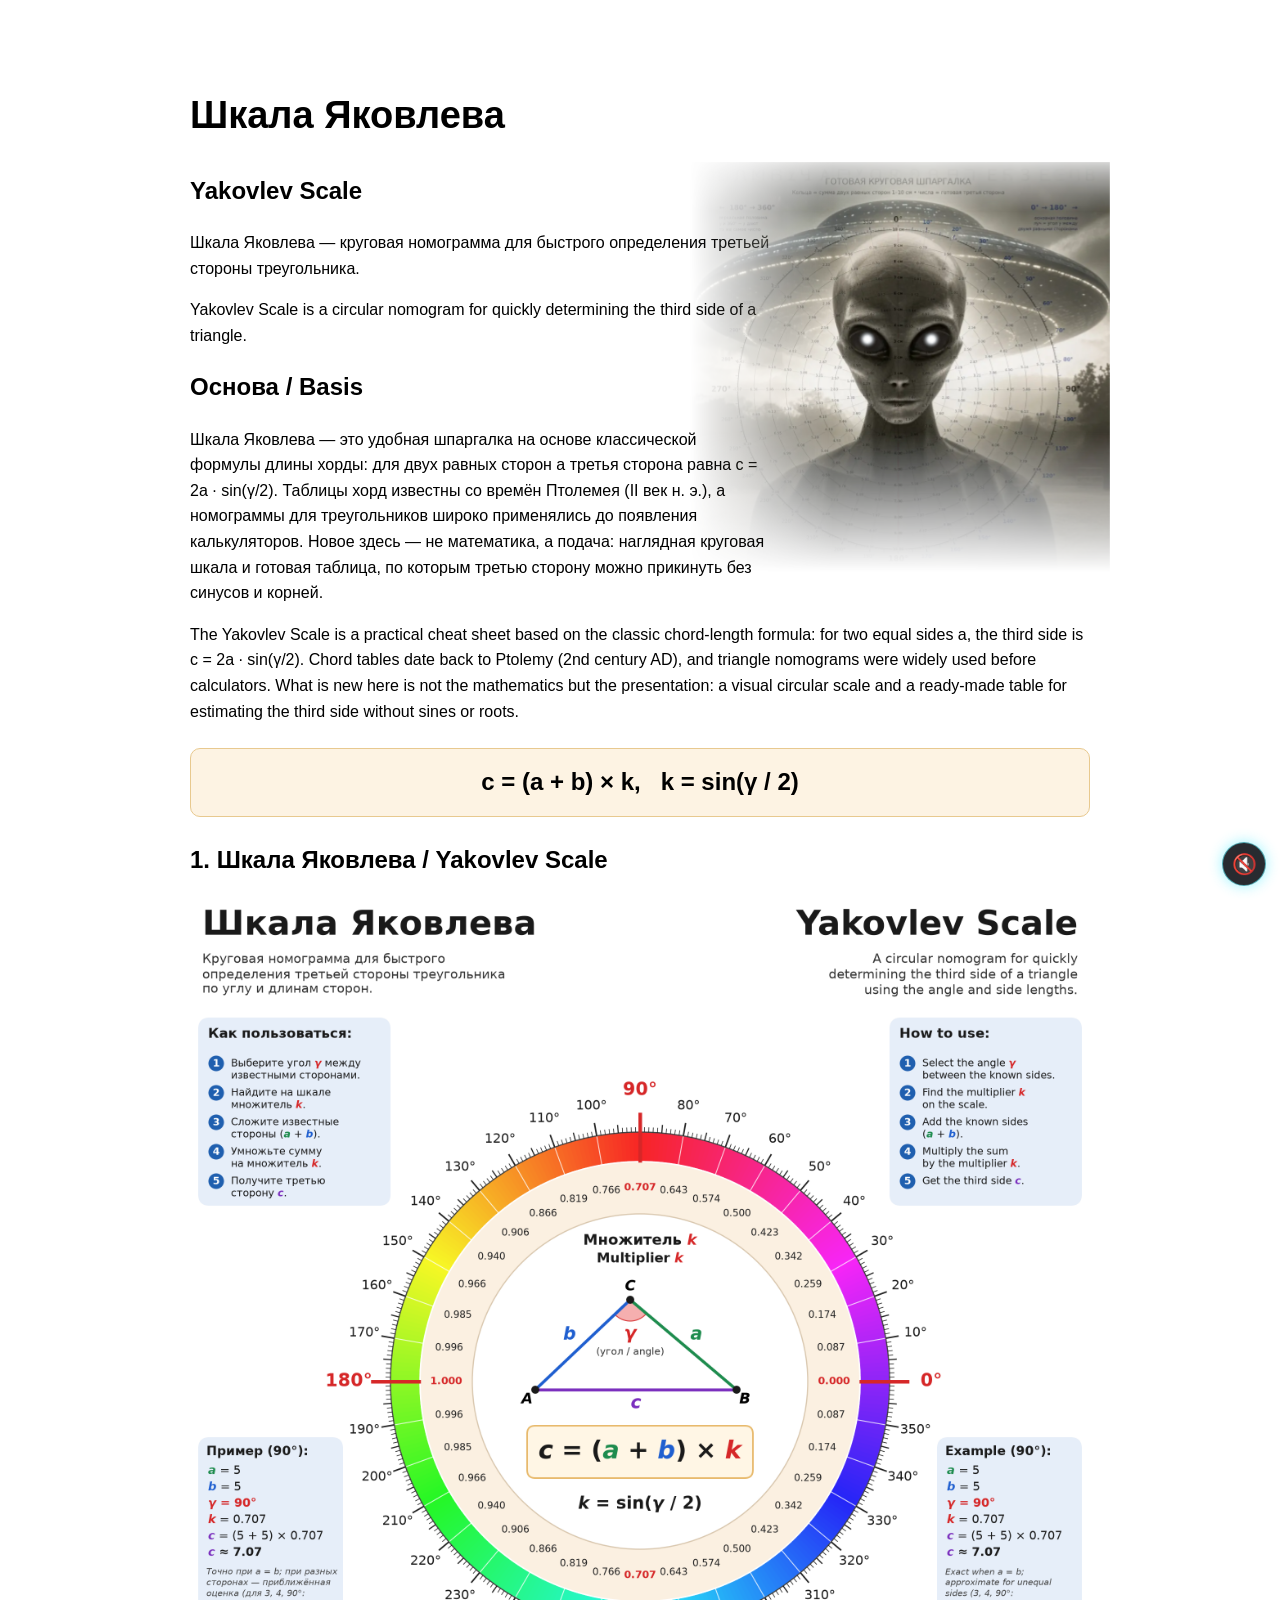
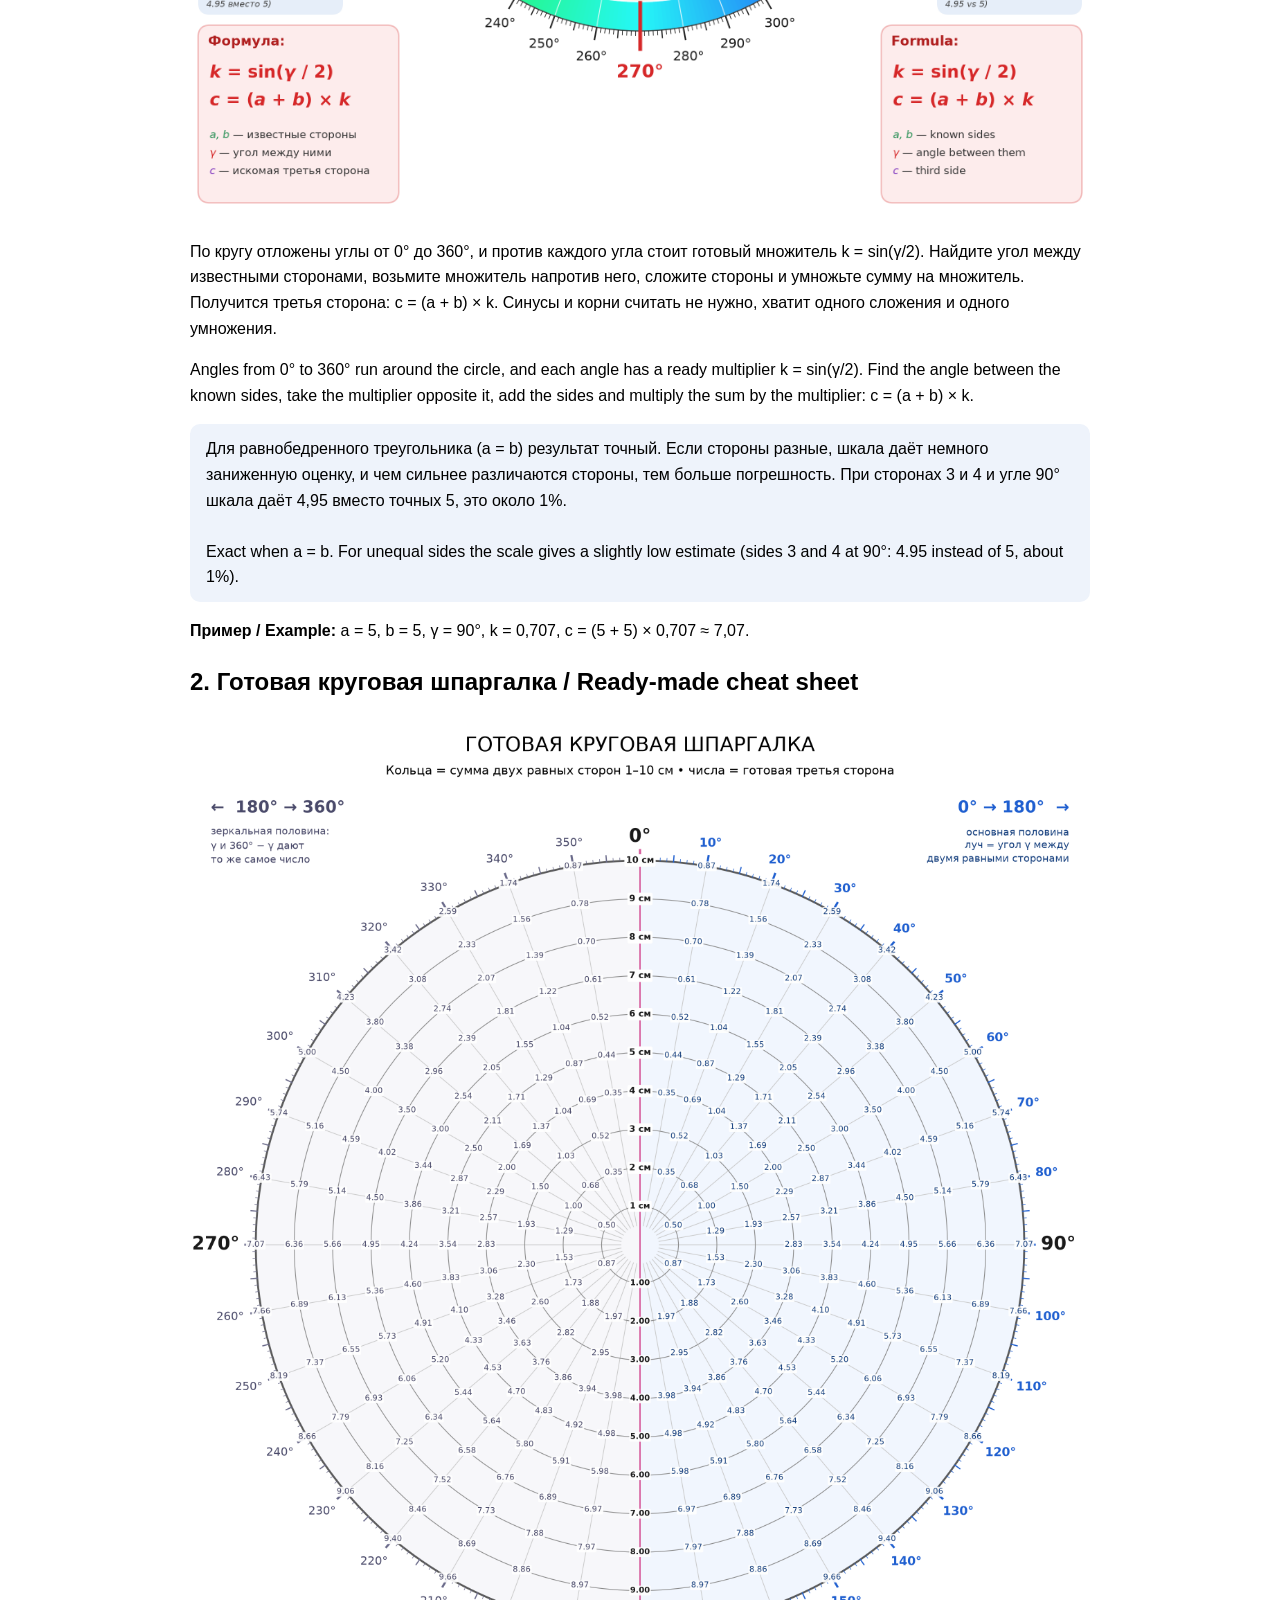
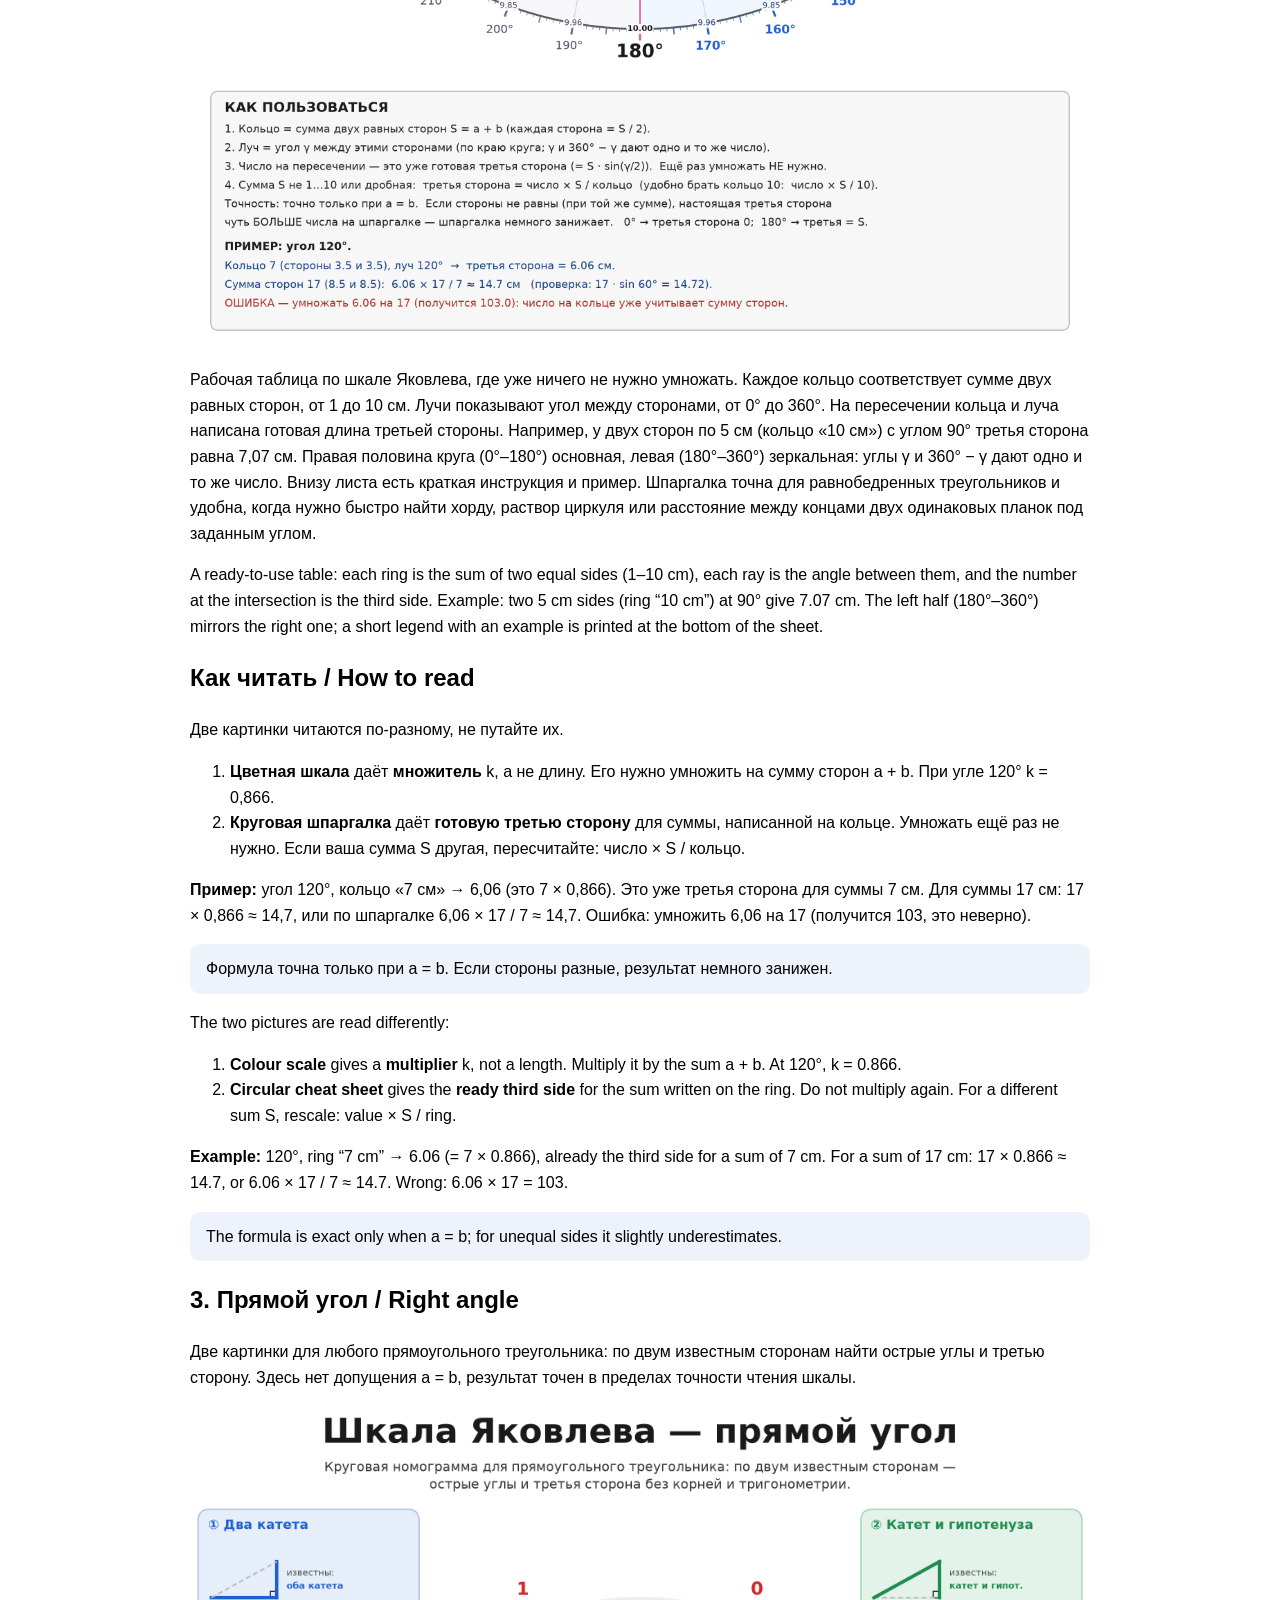
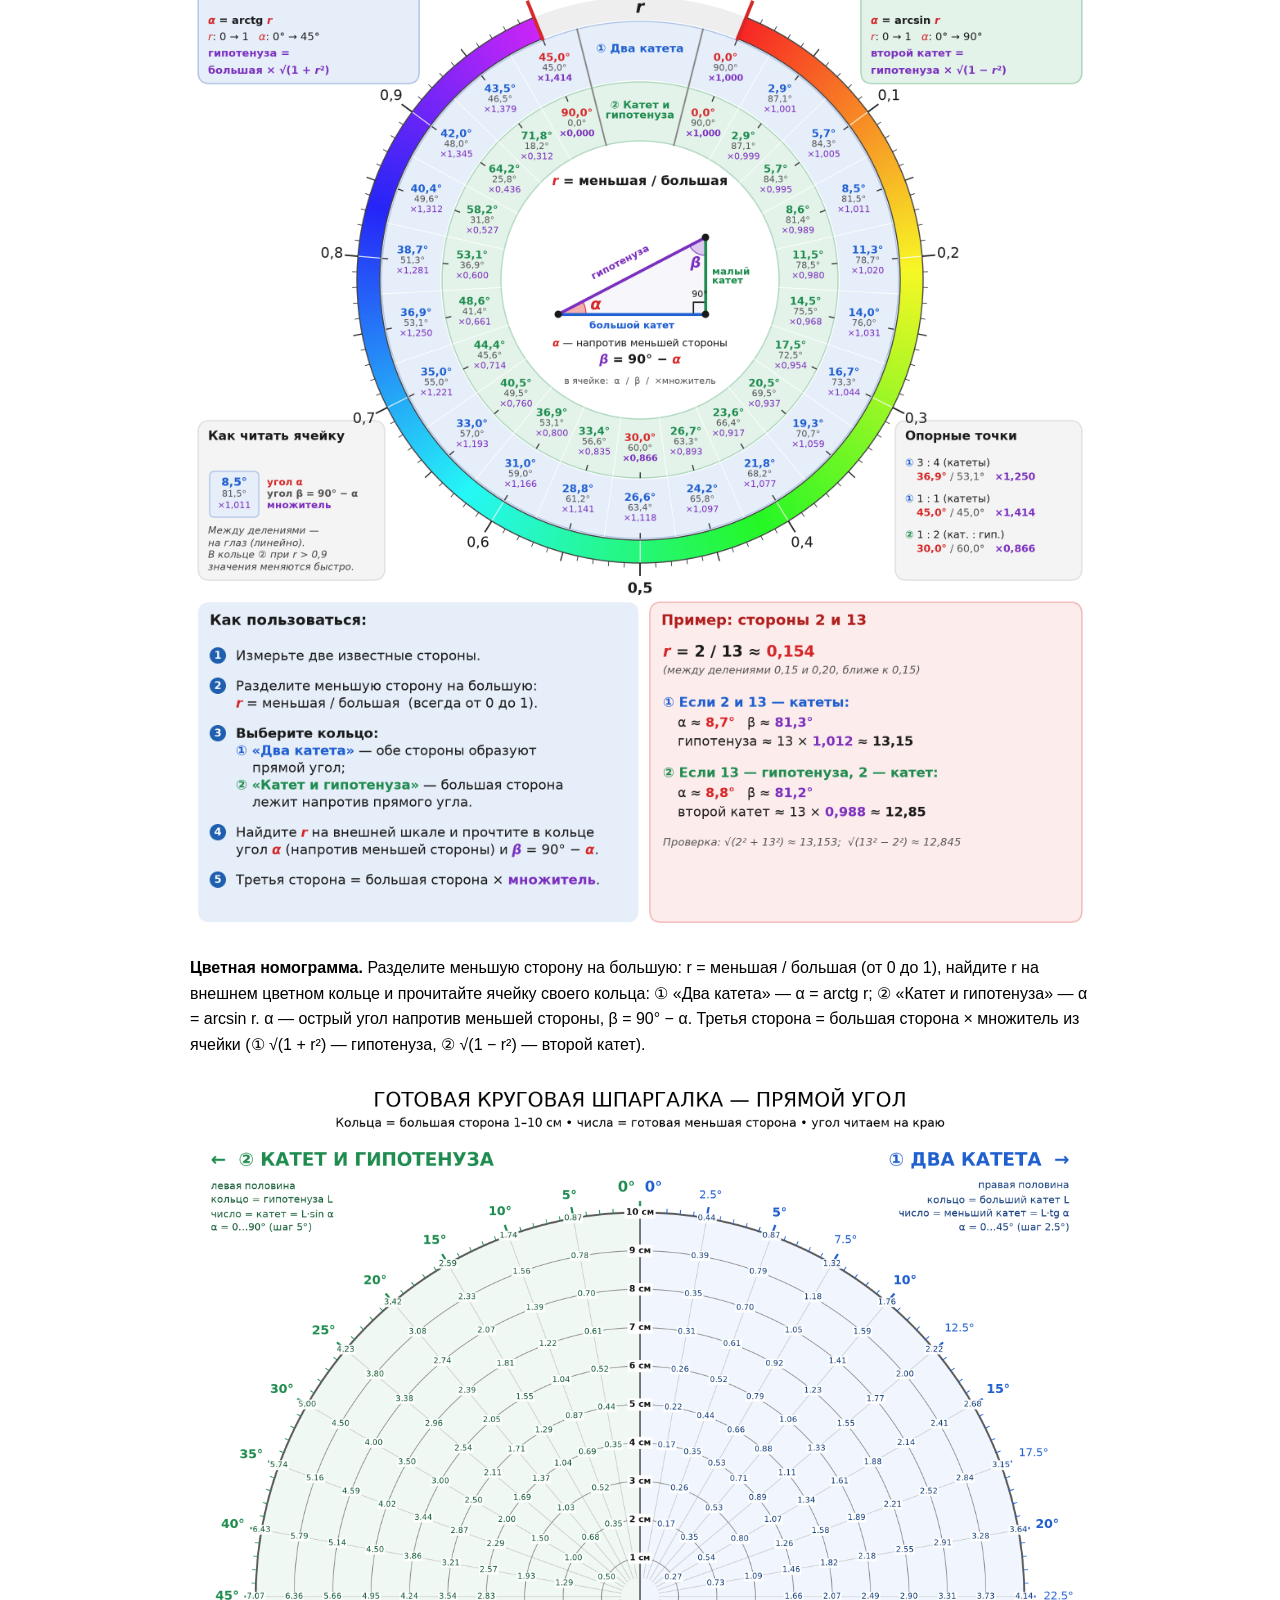
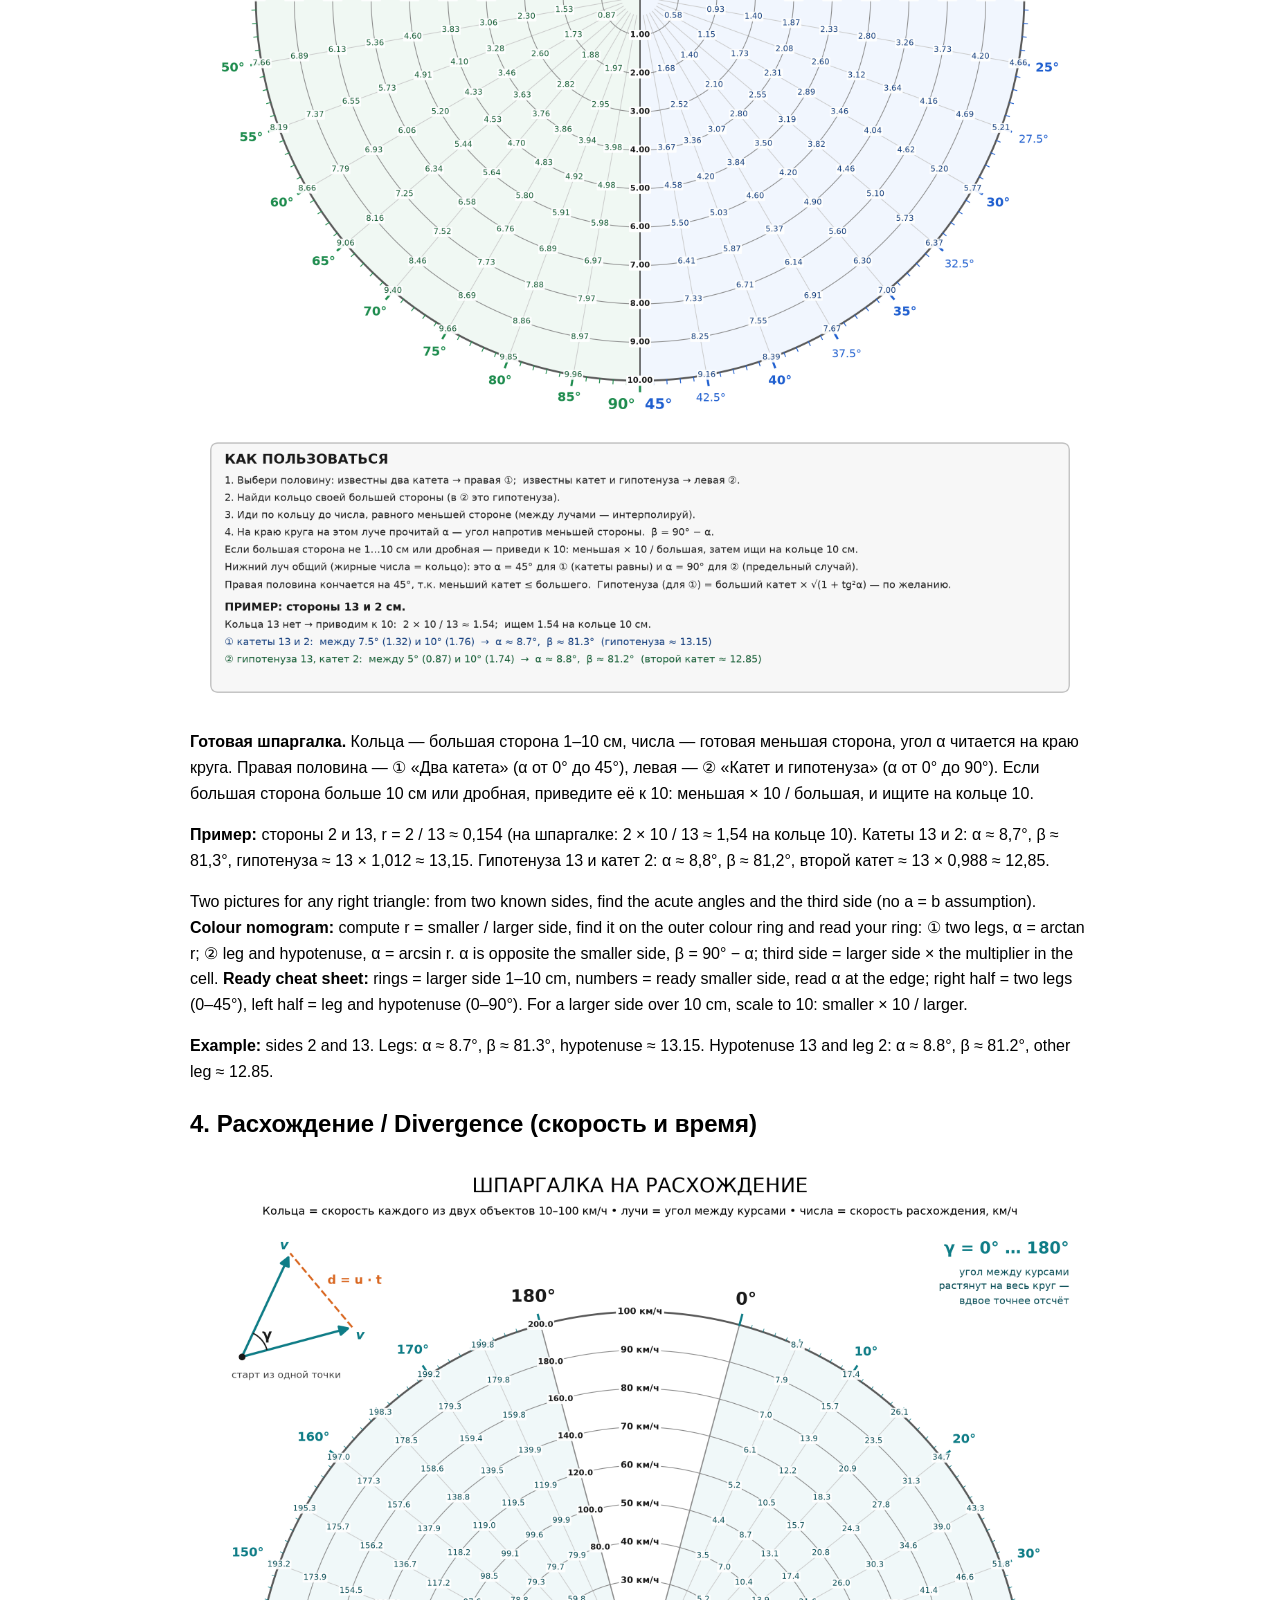
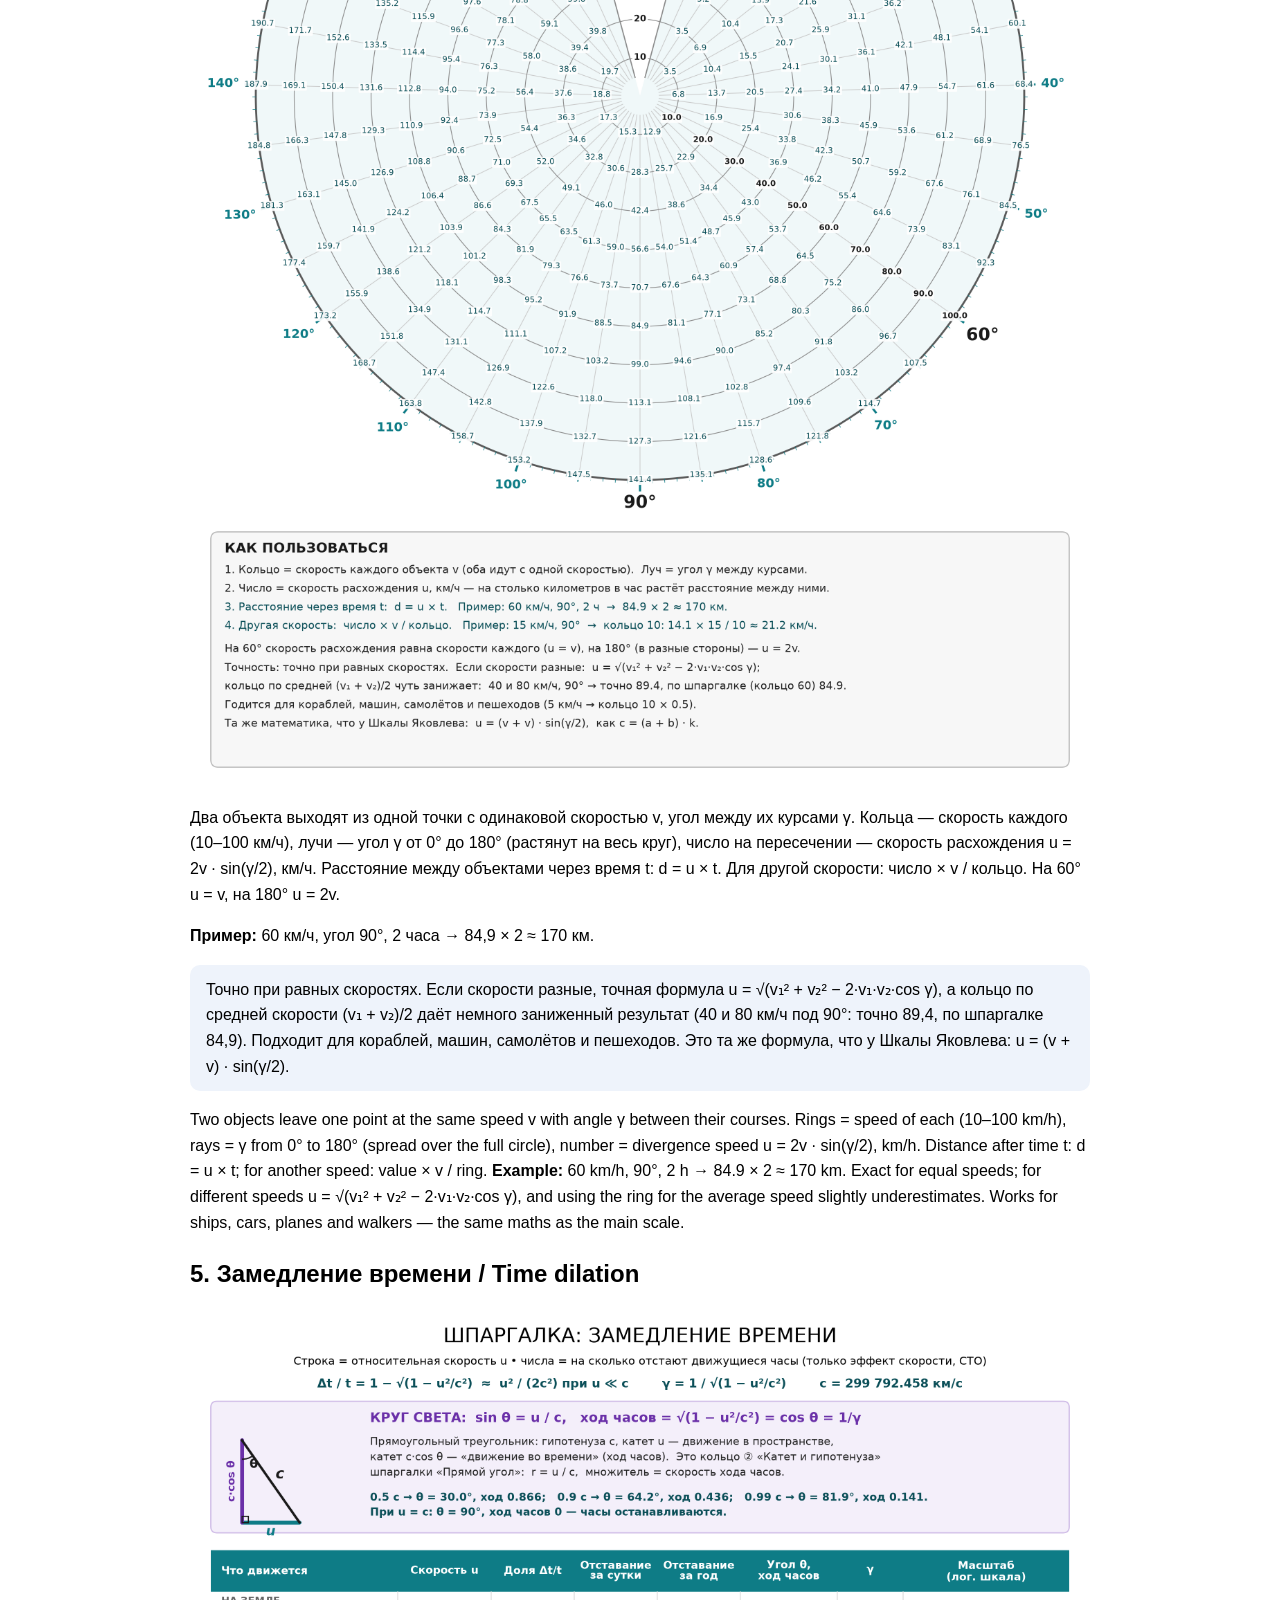
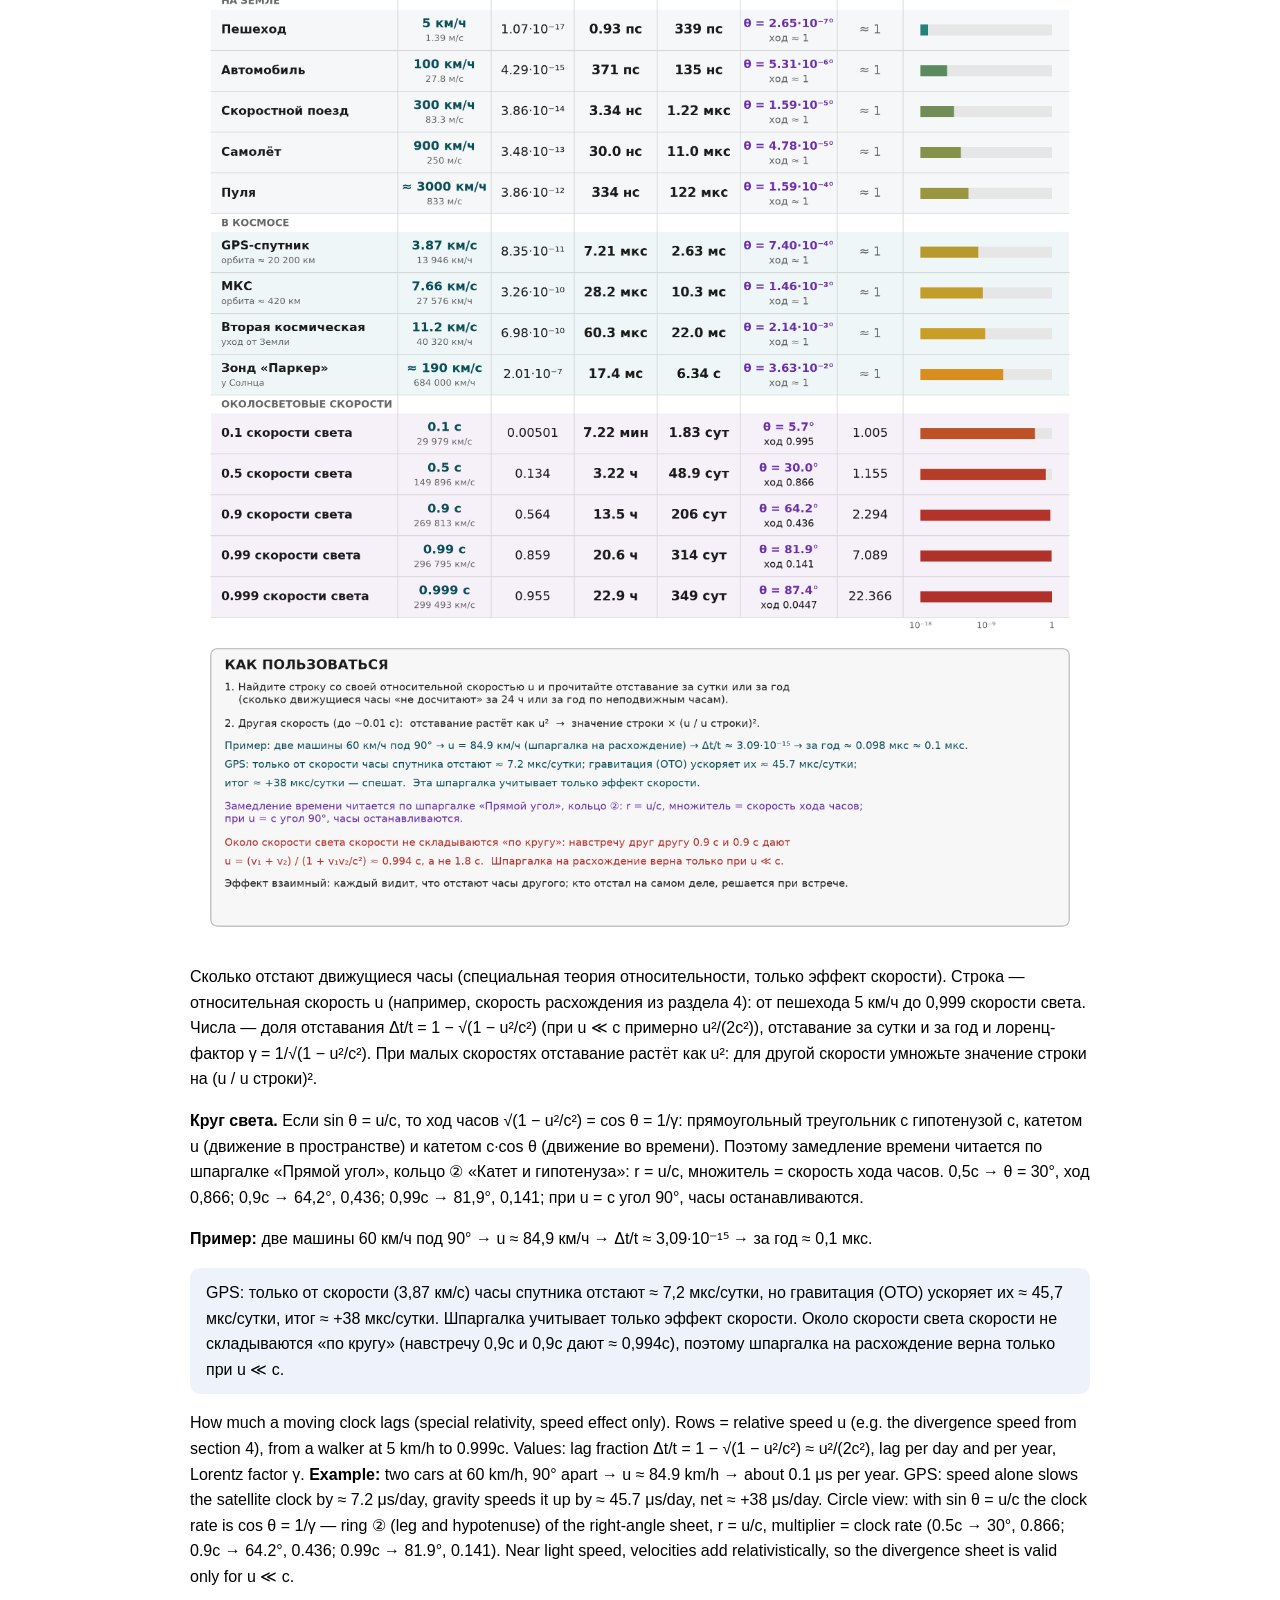
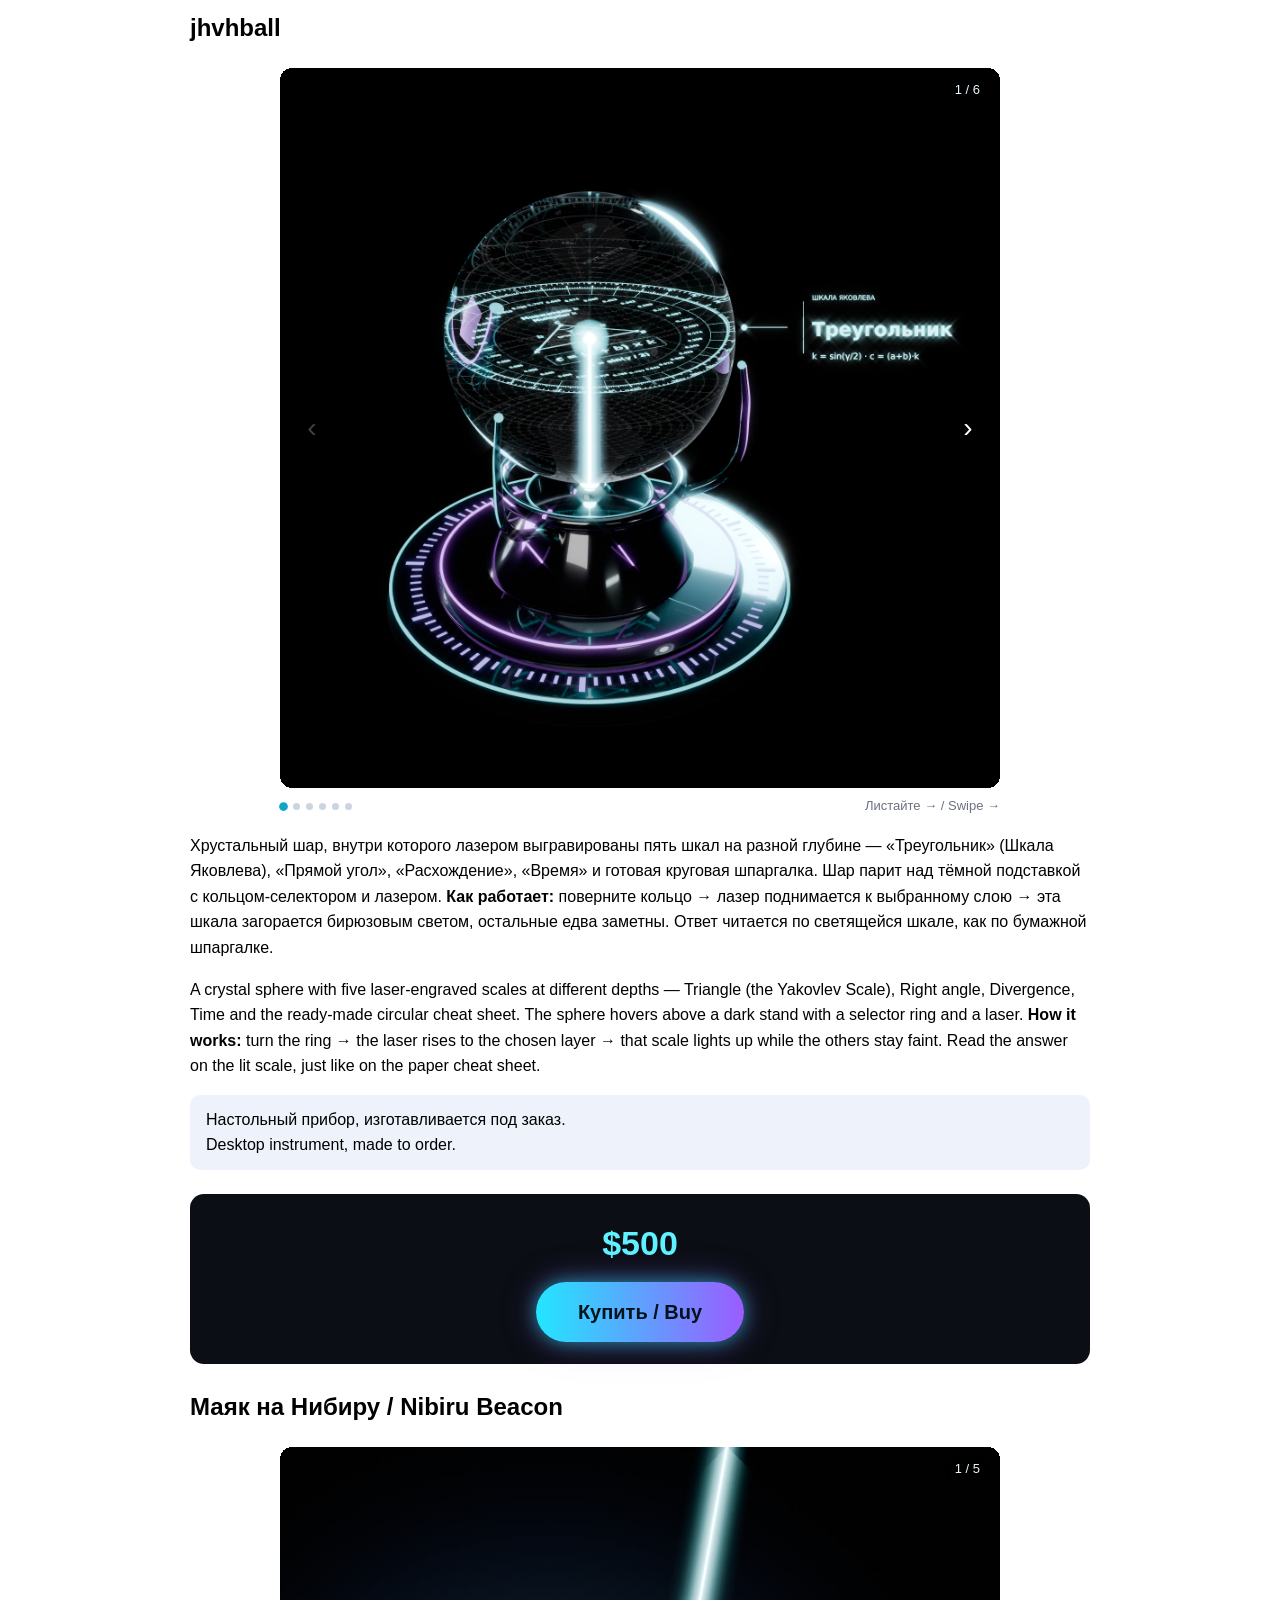
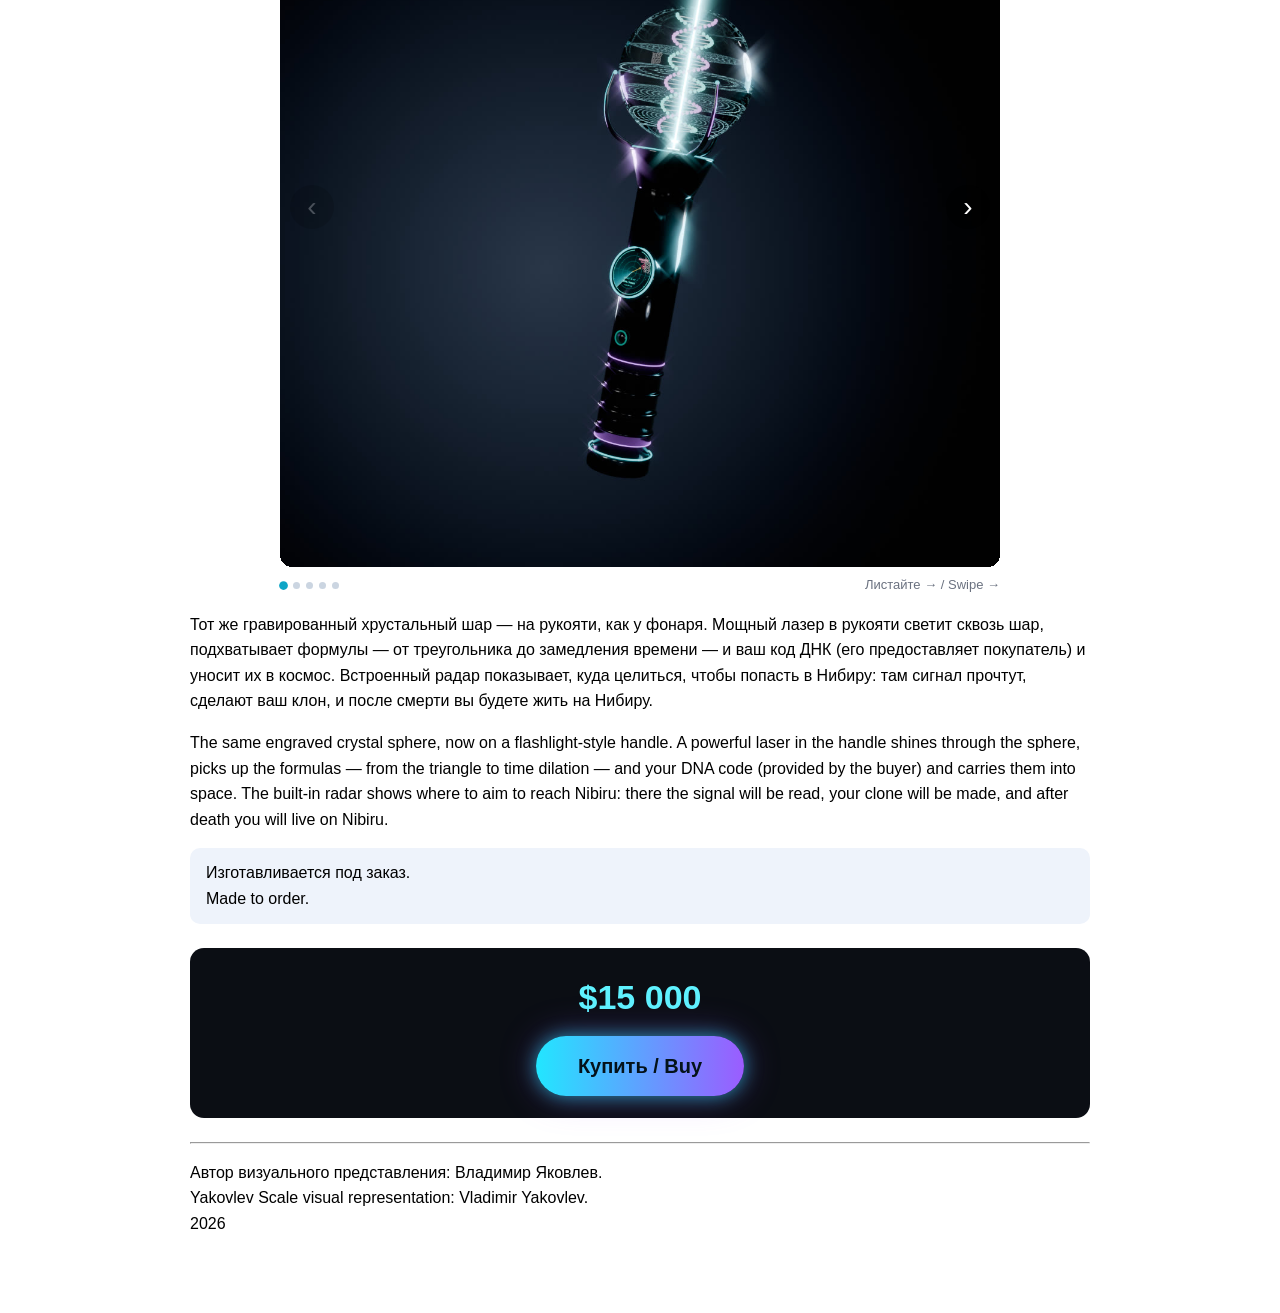
==== commit f2e57f9d: "Шапка: пришелец с НЛО и круговой шпаргалкой вместо декоративной картинки; глаза следят за прокруткой" ====
--- a/index.html
+++ b/index.html
@@ -337,12 +337,69 @@
       box-shadow: 0 0 14px rgba(34, 230, 255, .45);
       cursor: pointer;
     }
+
+    /* Пришелец в шапке: декоративная картинка, глаза следят за прокруткой */
+    .alien-deco {
+      float: right;
+      position: relative;
+      display: block;
+      width: 420px;
+      max-width: 48%;
+      aspect-ratio: 960 / 938;
+      margin: -10px -20px 10px 10px;
+      background: #1b1d22;
+      cursor: zoom-in;
+      -webkit-tap-highlight-color: transparent;
+      shape-outside: polygon(24% 0, 100% 0, 100% 100%, 34% 100%, 20% 55%);
+      /* soft fade into the page: left and bottom edges dissolve, right edge bleeds to the screen */
+      -webkit-mask-image: linear-gradient(to right, transparent 0, rgba(0,0,0,.35) 14%, #000 34%), linear-gradient(to bottom, rgba(0,0,0,.2) 0, #000 12%, #000 66%, transparent 100%);
+      -webkit-mask-composite: source-in;
+              mask-image: linear-gradient(to right, transparent 0, rgba(0,0,0,.35) 14%, #000 34%), linear-gradient(to bottom, rgba(0,0,0,.2) 0, #000 12%, #000 66%, transparent 100%);
+              mask-composite: intersect;
+    }
+    .alien-deco img, .alien-deco picture { display: block; width: 100%; height: 100%; }
+    .alien-eye {
+      position: absolute;
+      top: 41.09%;
+      width: 8.43%;
+      height: 4.89%;
+      pointer-events: none;
+      -webkit-mask-image: radial-gradient(closest-side, #000 72%, transparent 100%);
+              mask-image: radial-gradient(closest-side, #000 72%, transparent 100%);
+    }
+    .alien-eye.l { left: 38.20%; transform: rotate(18deg); }
+    .alien-eye.r { left: 53.23%; transform: rotate(-18deg); }
+    .alien-iris {
+      position: absolute;
+      left: 23.5%; top: 6%;
+      width: 53%; height: 88%;
+      border-radius: 50%;
+      background: radial-gradient(closest-side, #fff 0, #fff 24%, rgba(246,249,252,.9) 40%, rgba(222,230,238,.5) 60%, rgba(200,210,222,.14) 80%, rgba(200,210,222,0) 96%);
+      mix-blend-mode: screen;
+      will-change: transform;
+    }
+    @media (max-width: 600px) {
+      h1 { margin-bottom: 14px; }
+      .alien-deco {
+        width: calc(64% + 20px);
+        max-width: none;
+        margin: -8px -20px 4px 4px;
+      }
+    }
   </style>
 </head>
 
 <body>
 
 <h1>Шкала Яковлева</h1>
+<a class="alien-deco" id="alien" href="images/alien/alien-full.jpg?v=1" target="_blank" aria-label="Готовая круговая шпаргалка — открыть целиком / Ready-made circular cheat sheet — open full size">
+  <picture>
+    <source srcset="images/alien/alien-deco.webp?v=1" type="image/webp">
+    <img src="images/alien/alien-deco.jpg?v=1" alt="Пришелец на фоне НЛО с готовой круговой шпаргалкой / Alien in front of a UFO with the ready-made circular cheat sheet" width="960" height="938" decoding="async" fetchpriority="high">
+  </picture>
+  <span class="alien-eye l" aria-hidden="true"><span class="alien-iris"></span></span>
+  <span class="alien-eye r" aria-hidden="true"><span class="alien-iris"></span></span>
+</a>
 <h2>Yakovlev Scale</h2>
 
 <p>
@@ -899,6 +956,99 @@
   <button type="button" class="cr-close" aria-label="Закрыть / Close">&times;</button>
 </div>
 
+<div class="cr-viewer" id="alien-viewer" role="dialog" aria-modal="true" aria-label="Готовая круговая шпаргалка / Ready-made cheat sheet">
+  <div class="cr-track"><div class="cr-slide"><img alt="Готовая круговая шпаргалка с пришельцем и НЛО / Ready-made circular cheat sheet with the alien and UFO" decoding="async"></div></div>
+  <button type="button" class="cr-close" aria-label="Закрыть / Close">&times;</button>
+</div>
+<script>
+/* Пришелец: полноэкранный просмотр по тапу + глаза следят за прокруткой (и за мышью на десктопе). */
+(function () {
+  var root = document.getElementById('alien'), viewer = document.getElementById('alien-viewer');
+  if (!root) return;
+  // --- fullscreen viewer (same look as the carousel viewers) ---
+  if (viewer) {
+    var vImg = viewer.querySelector('img');
+    var open = function () {
+      if (!vImg.getAttribute('src')) vImg.src = root.getAttribute('href');
+      viewer.classList.add('open');
+      document.documentElement.style.overflow = 'hidden';
+    };
+    var close = function () {
+      viewer.classList.remove('open');
+      document.documentElement.style.overflow = '';
+    };
+    root.addEventListener('click', function (e) { e.preventDefault(); open(); });
+    viewer.querySelector('.cr-close').addEventListener('click', close);
+    viewer.querySelector('.cr-track').addEventListener('click', function (e) { if (e.target !== vImg) close(); });
+    document.addEventListener('keydown', function (e) { if (e.key === 'Escape' && viewer.classList.contains('open')) close(); });
+  }
+  // --- eyes ---
+  var eyes = Array.prototype.slice.call(root.querySelectorAll('.alien-eye')).map(function (el) {
+    var a = (el.classList.contains('l') ? 18 : -18) * Math.PI / 180;
+    return { iris: el.firstElementChild, c: Math.cos(a), s: Math.sin(a) };
+  });
+  var RX = 40, RY = 21;   // max travel, % of the iris size (stays inside the socket)
+  var REST = { x: 0, y: -0.28 };
+  function clamp(v, lo, hi) { return v < lo ? lo : v > hi ? hi : v; }
+  function apply(g) {
+    var gx = g.x, gy = g.y, m = Math.sqrt(gx * gx + gy * gy);
+    if (m > 1) { gx /= m; gy /= m; }             // clamp the gaze to the socket ellipse
+    var dx = gx * RX, dy = gy * RY;               // same on-screen shift for both eyes
+    eyes.forEach(function (e) {
+      // the socket is rotated, so express the shift in its local frame (its soft mask clips the edge)
+      var x = dx * e.c + dy * e.s, y = -dx * e.s + dy * e.c;
+      e.iris.style.transform = 'translate(' + x.toFixed(2) + '%,' + y.toFixed(2) + '%)';
+    });
+  }
+  var reduce = window.matchMedia && window.matchMedia('(prefers-reduced-motion: reduce)').matches;
+  if (reduce) { apply({ x: 0, y: -0.1 }); return; }
+
+  var cur = { x: REST.x, y: REST.y }, look = null, lookUntil = 0, jit = { x: 0, y: 0 }, raf = 0;
+  function scrollGaze() {
+    // 0 while the eyes sit where they load, 1 once they have scrolled up near the top edge
+    var y = window.pageYOffset || document.documentElement.scrollTop;
+    var r = root.getBoundingClientRect();
+    var eyeDoc = r.top + y + r.height * 0.435;
+    var p = clamp(y / Math.max(160, eyeDoc - 70), 0, 1);
+    p = p * p * (3 - 2 * p);                       // smoothstep
+    return { x: REST.x - 0.5 * p, y: REST.y + 1.25 * p };   // forward/up -> down, toward the text on the left
+  }
+  function pointGaze(cx, cy) {
+    var r = root.getBoundingClientRect();
+    var ex = r.left + r.width * 0.5, ey = r.top + r.height * 0.435;
+    var dx = (cx - ex) / (r.width * 0.9), dy = (cy - ey) / (r.height * 0.9);
+    return { x: dx / Math.sqrt(1 + dx * dx), y: dy / Math.sqrt(1 + dy * dy) };
+  }
+  function tick(t) {
+    raf = 0;
+    var g = (look && t < lookUntil) ? look : scrollGaze();
+    var tx = g.x + jit.x, ty = g.y + jit.y;
+    cur.x += (tx - cur.x) * 0.14;
+    cur.y += (ty - cur.y) * 0.14;
+    apply(cur);
+    if (Math.abs(tx - cur.x) > 0.002 || Math.abs(ty - cur.y) > 0.002 || (look && t < lookUntil)) kick();
+  }
+  function kick() { if (!raf) raf = requestAnimationFrame(tick); }
+  window.addEventListener('scroll', function () { look = null; kick(); }, { passive: true });
+  window.addEventListener('resize', kick, { passive: true });
+  document.addEventListener('pointermove', function (e) {
+    if (e.pointerType !== 'mouse') return;
+    look = pointGaze(e.clientX, e.clientY); lookUntil = performance.now() + 2500; kick();
+  }, { passive: true });
+  document.addEventListener('pointerdown', function (e) {
+    if (e.pointerType === 'mouse' || root.contains(e.target)) return;
+    look = pointGaze(e.clientX, e.clientY); lookUntil = performance.now() + 1400; kick();
+  }, { passive: true });
+  // tiny involuntary eye movements so the gaze never looks frozen
+  (function saccade() {
+    jit = { x: (Math.random() - 0.5) * 0.08, y: (Math.random() - 0.5) * 0.06 };
+    kick();
+    setTimeout(saccade, 1600 + Math.random() * 2600);
+  })();
+  apply(cur); kick();
+})();
+</script>
+
 <script>
 syCarousel('cr-carousel', 'cr-viewer');
 syCarousel('bc-carousel', 'bc-viewer');
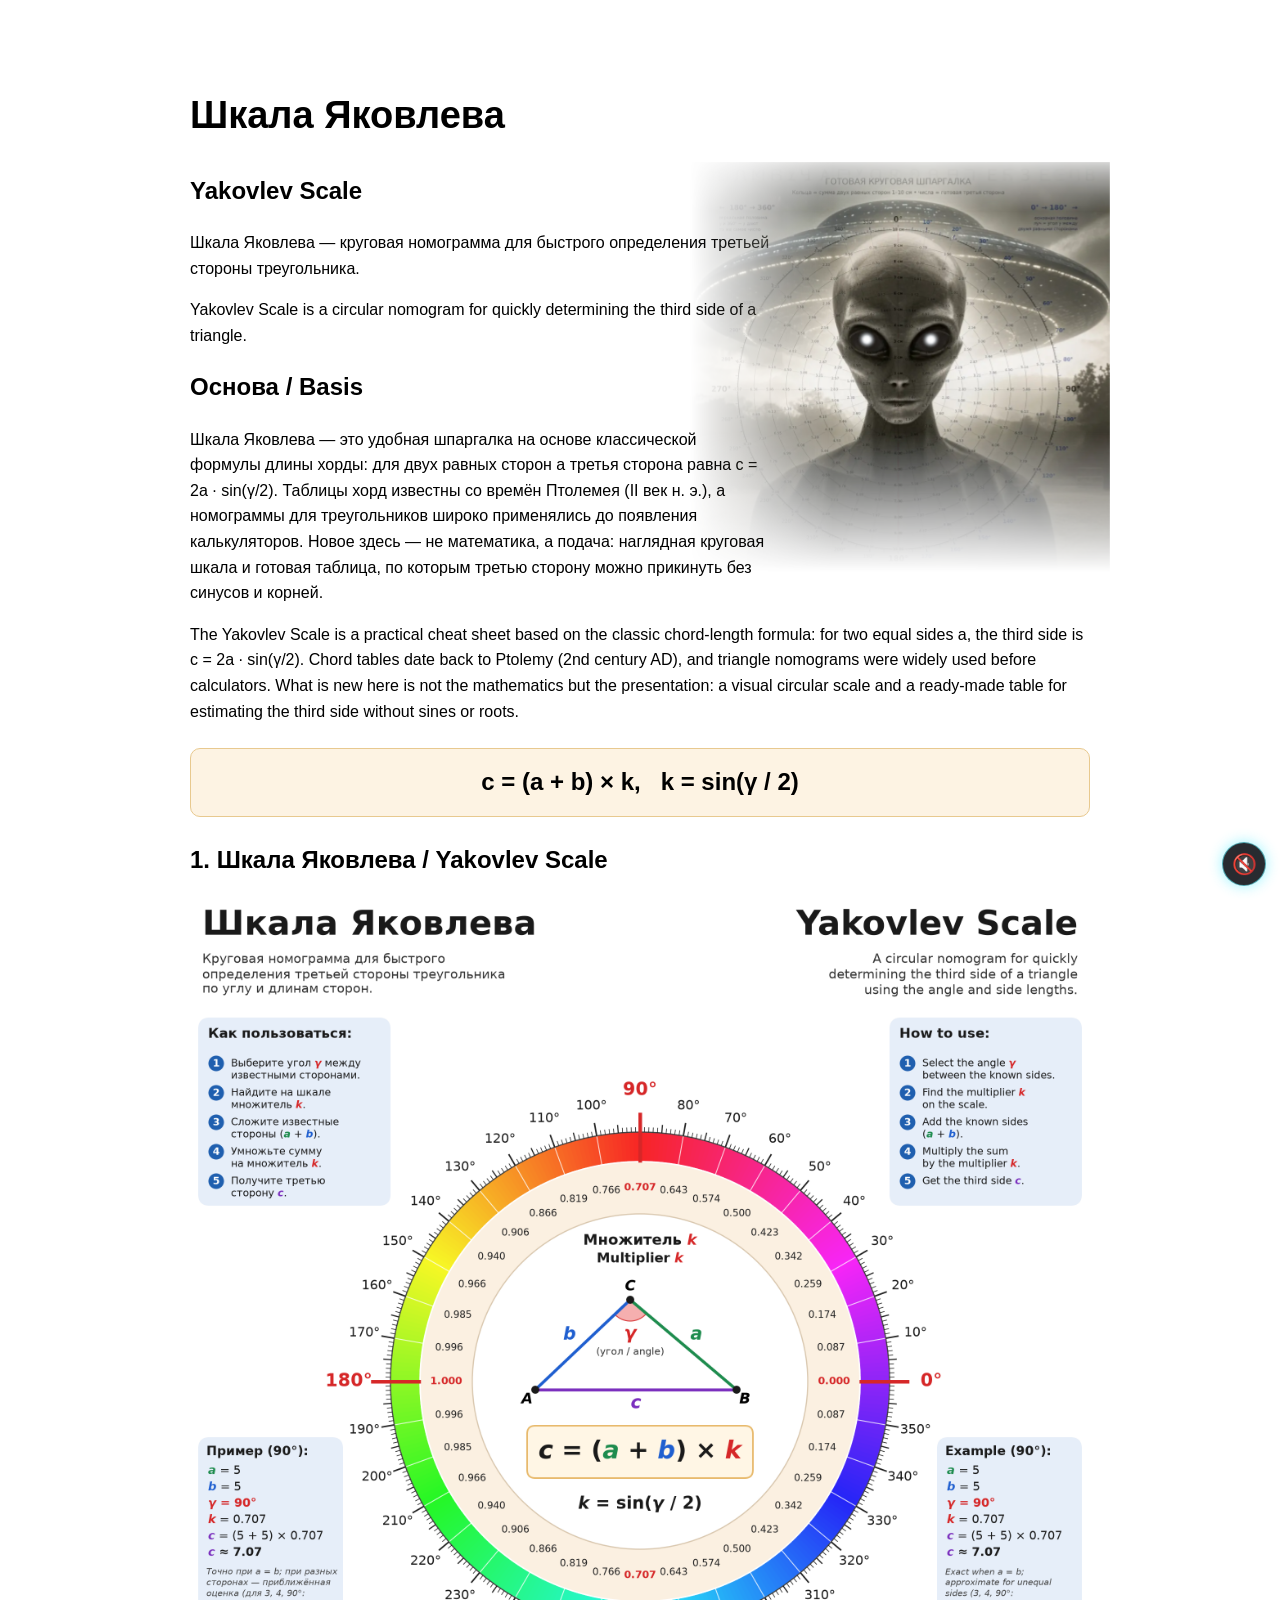
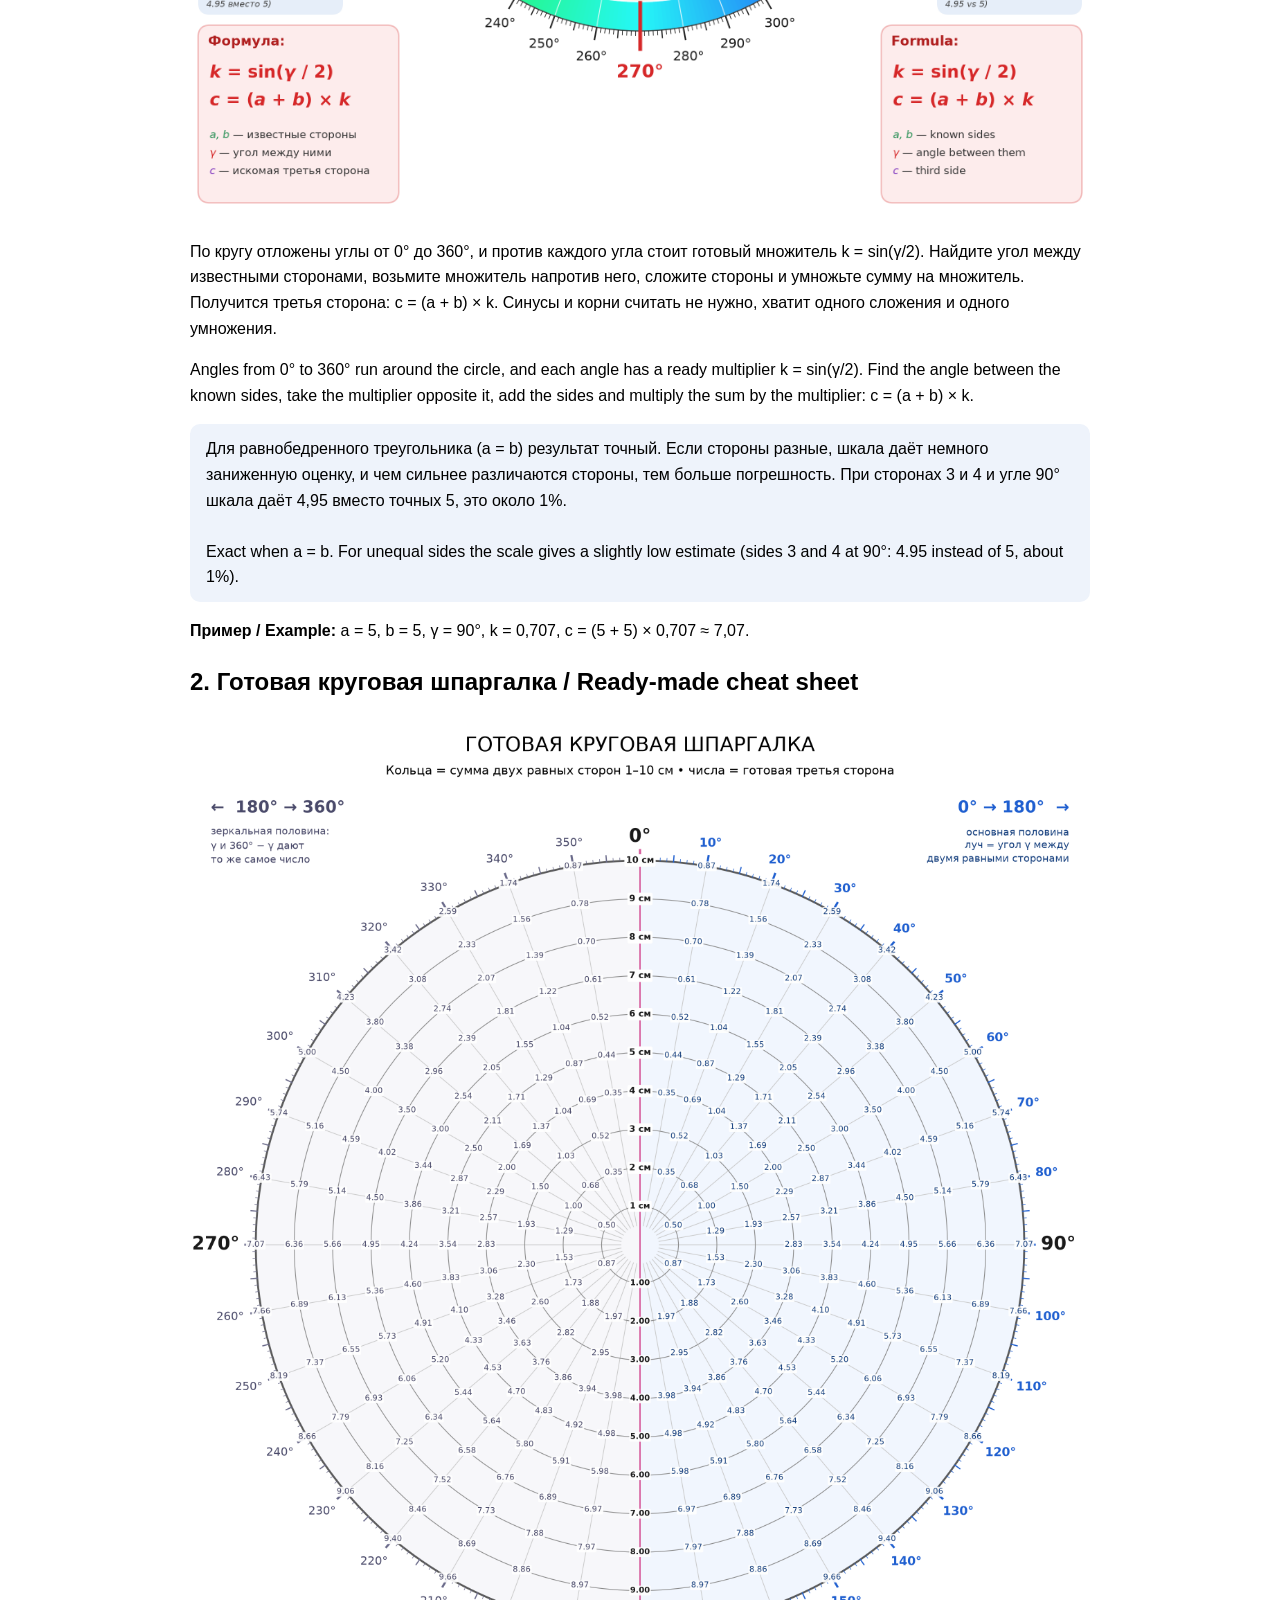
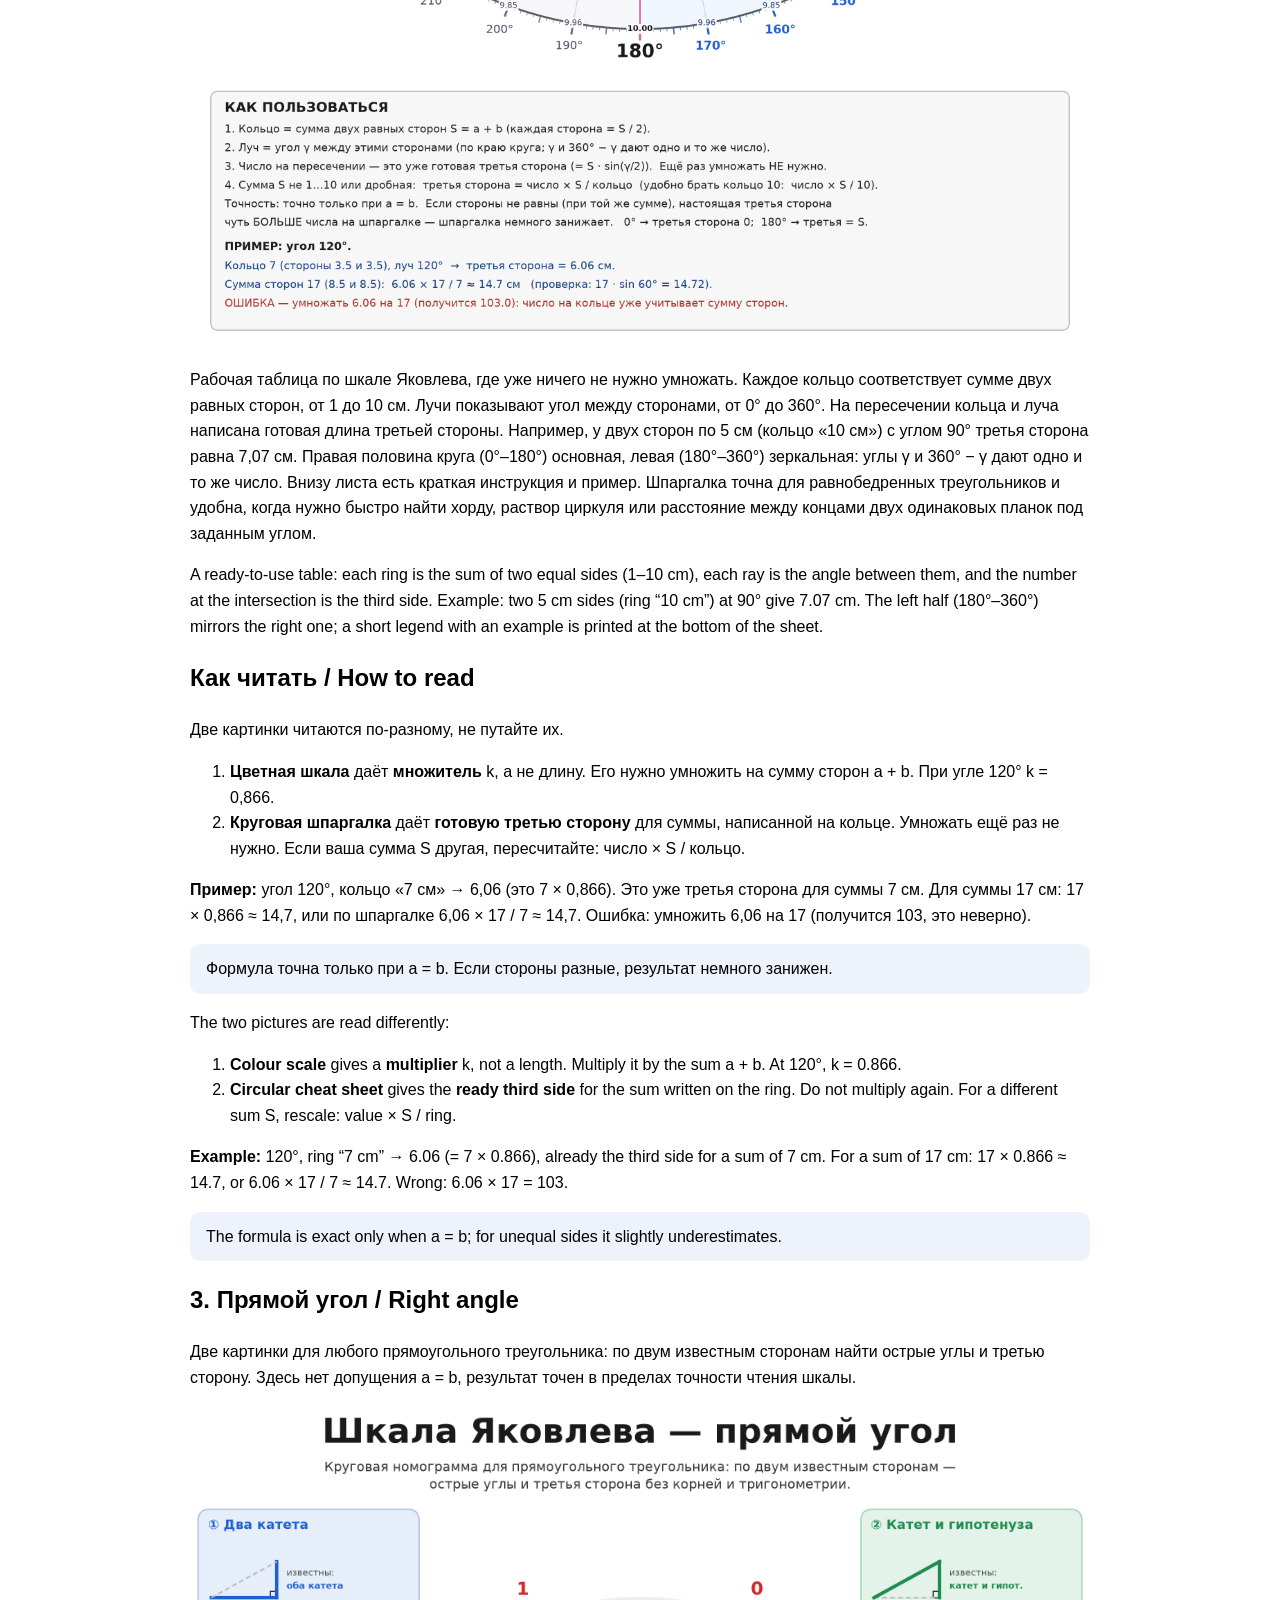
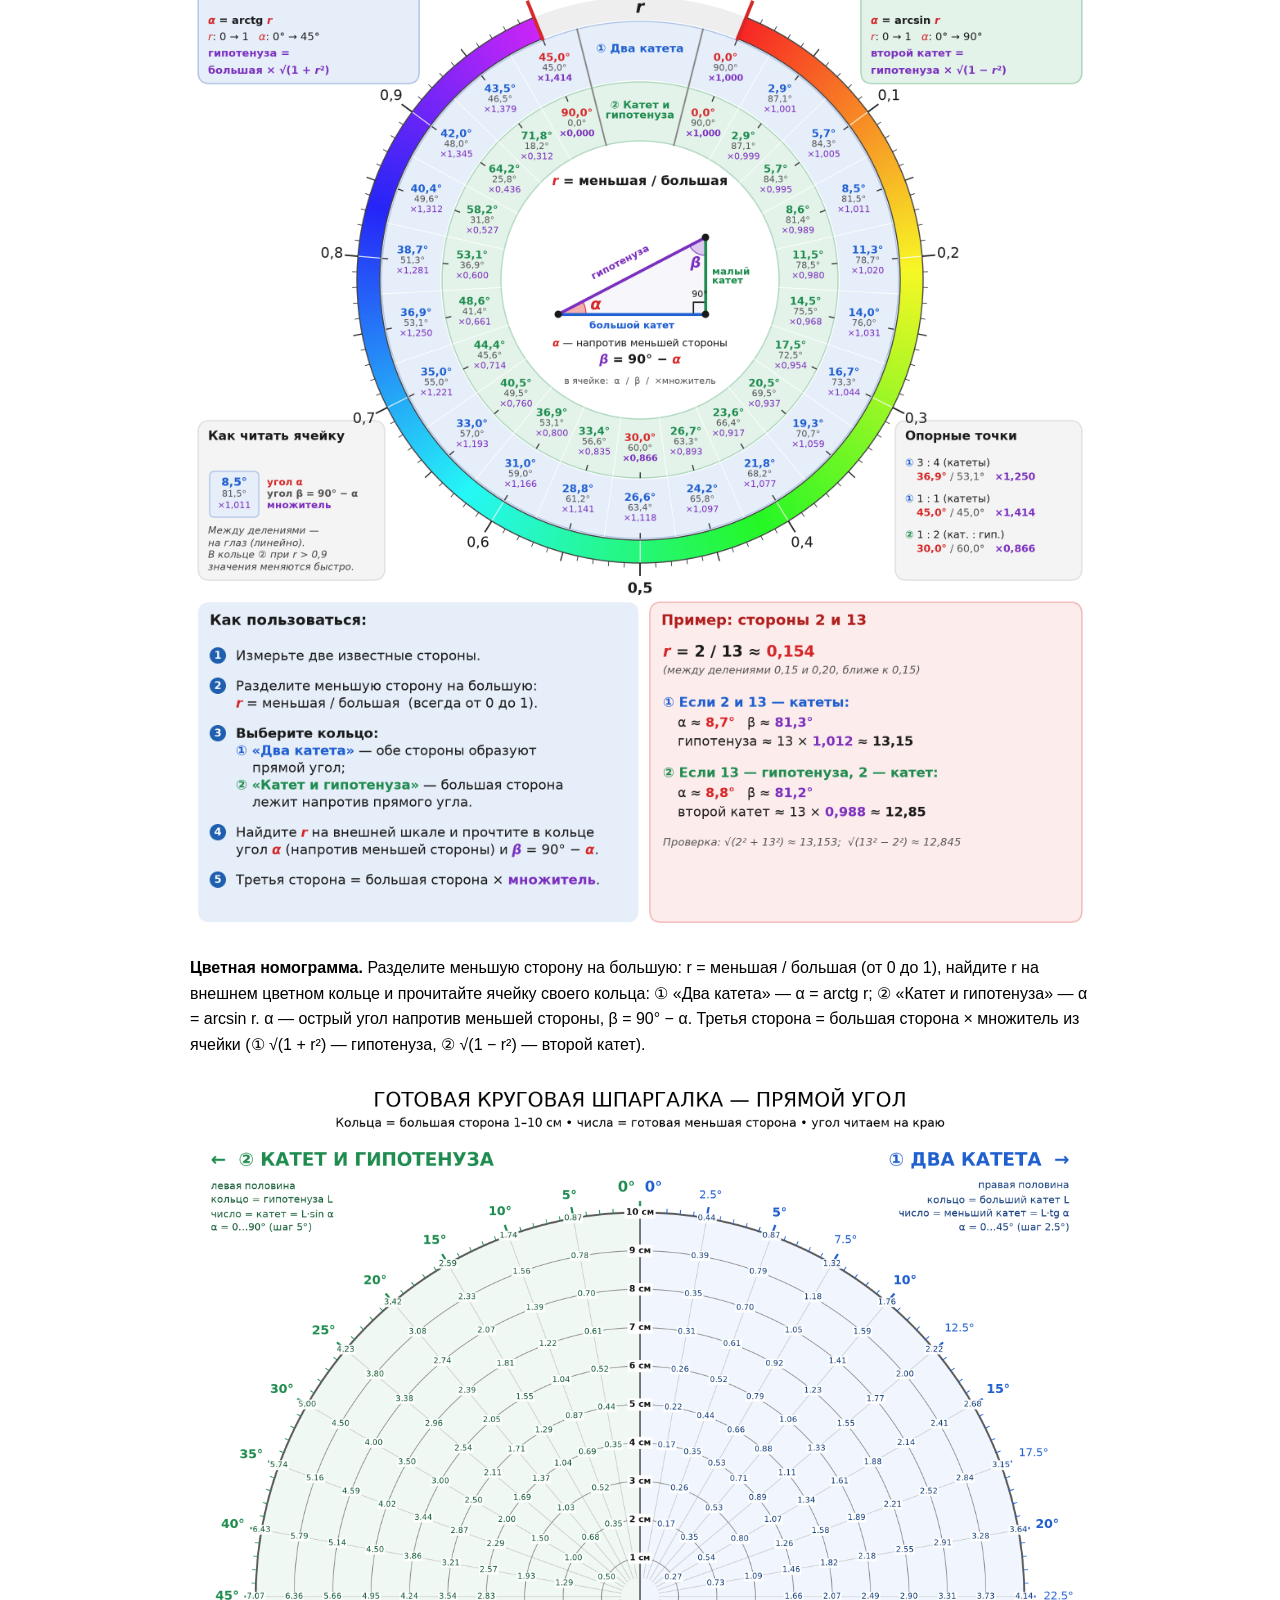
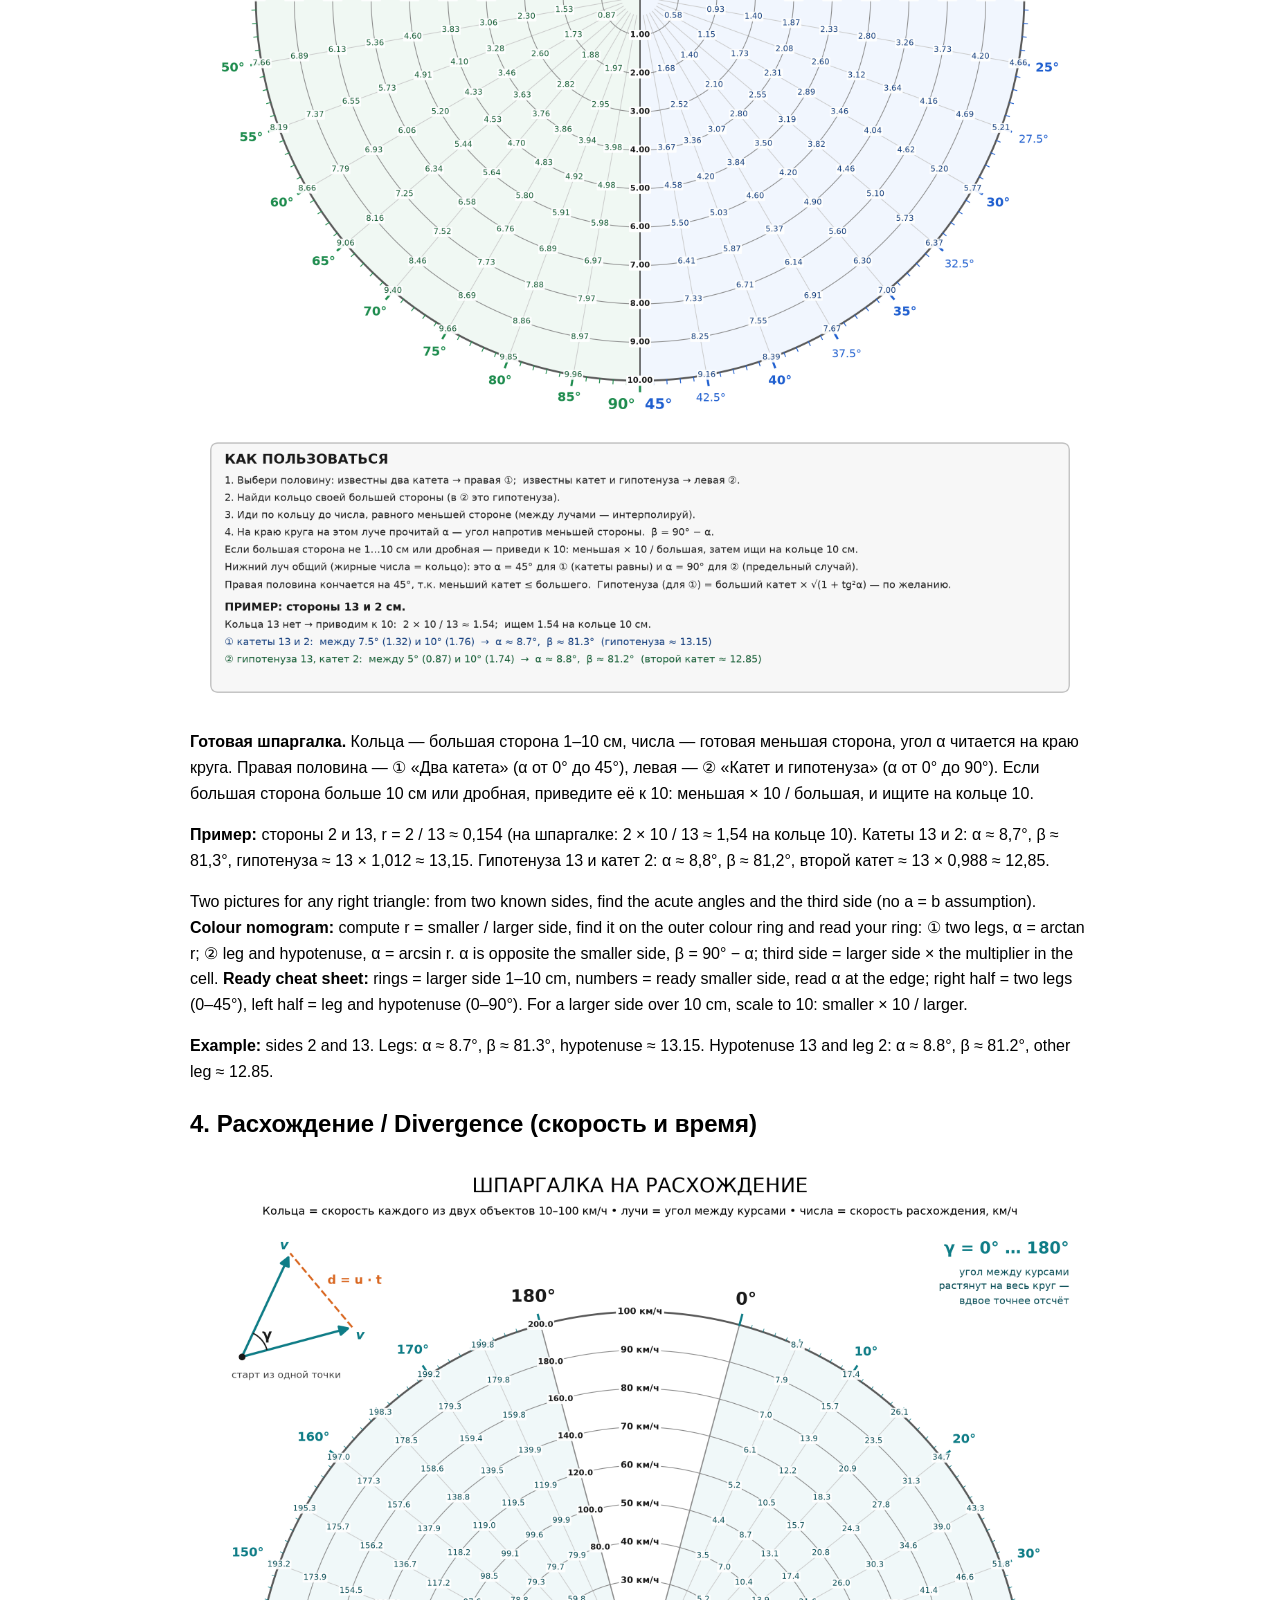
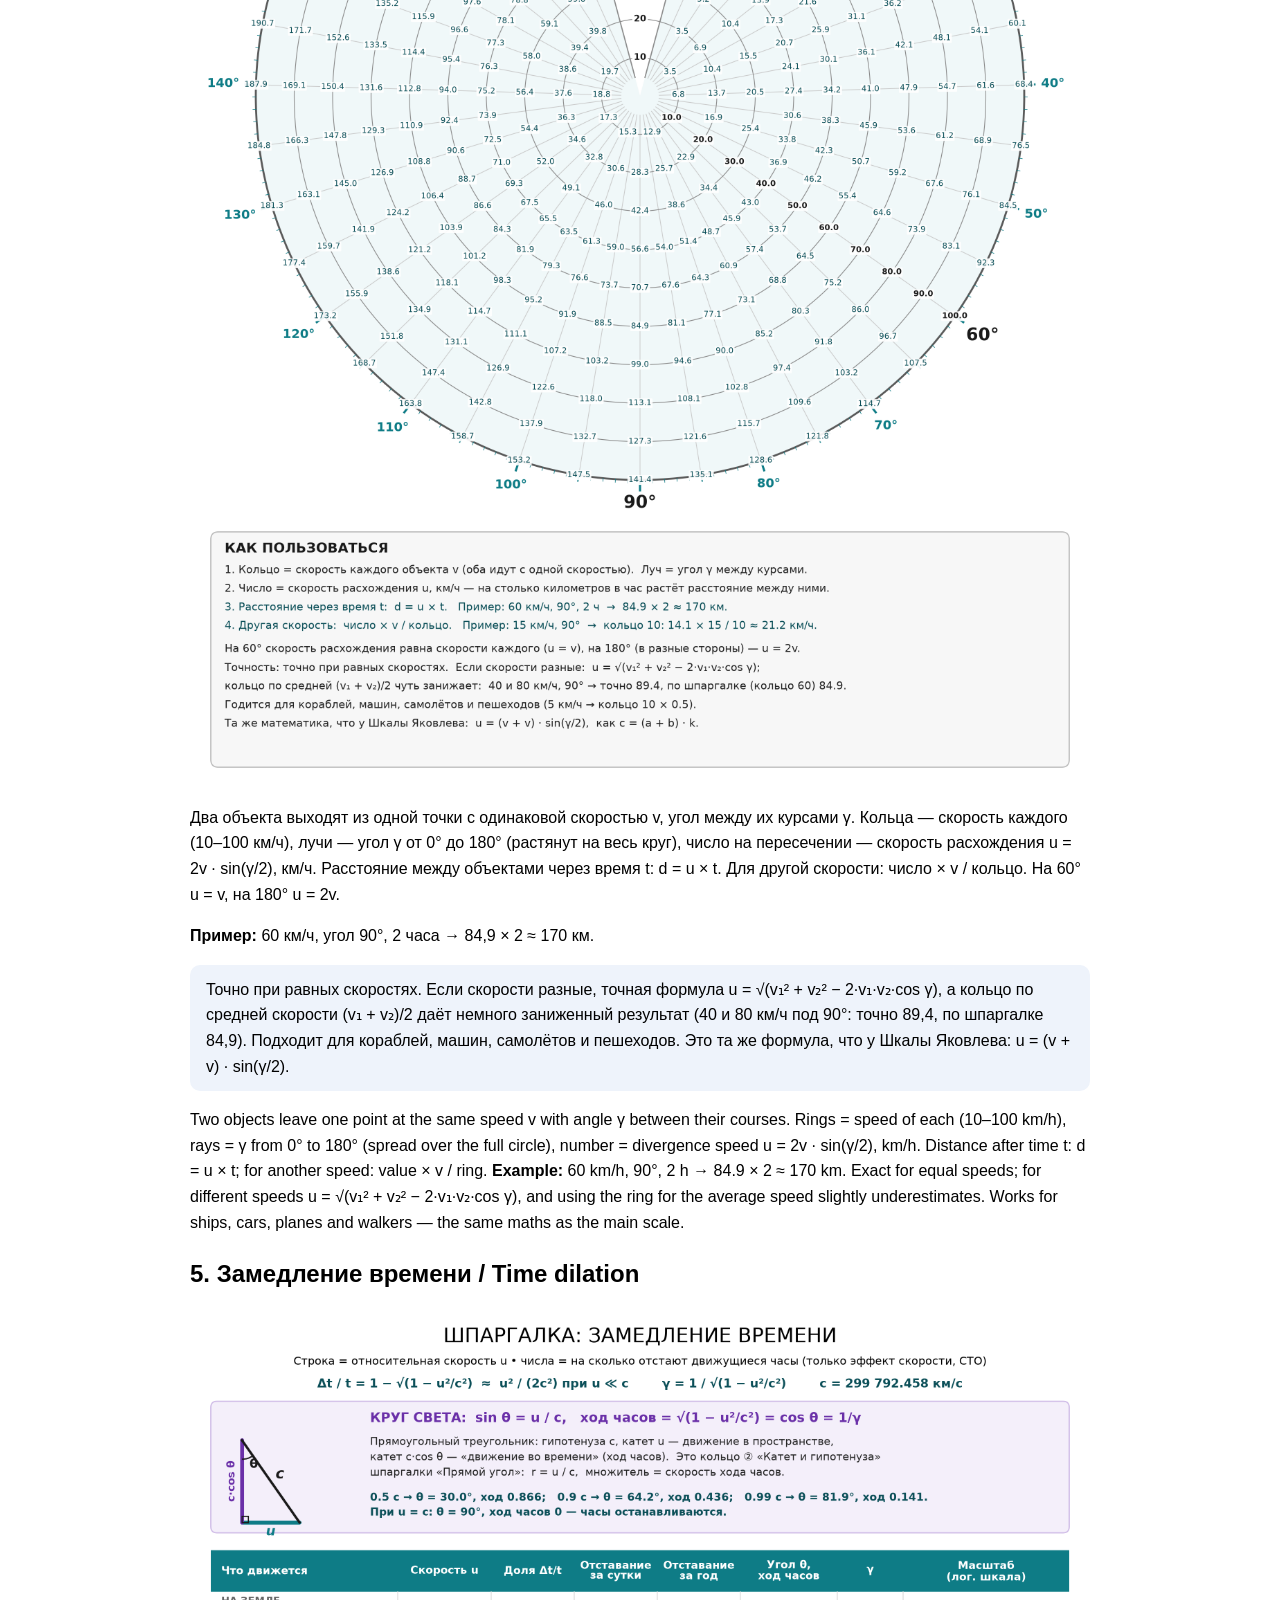
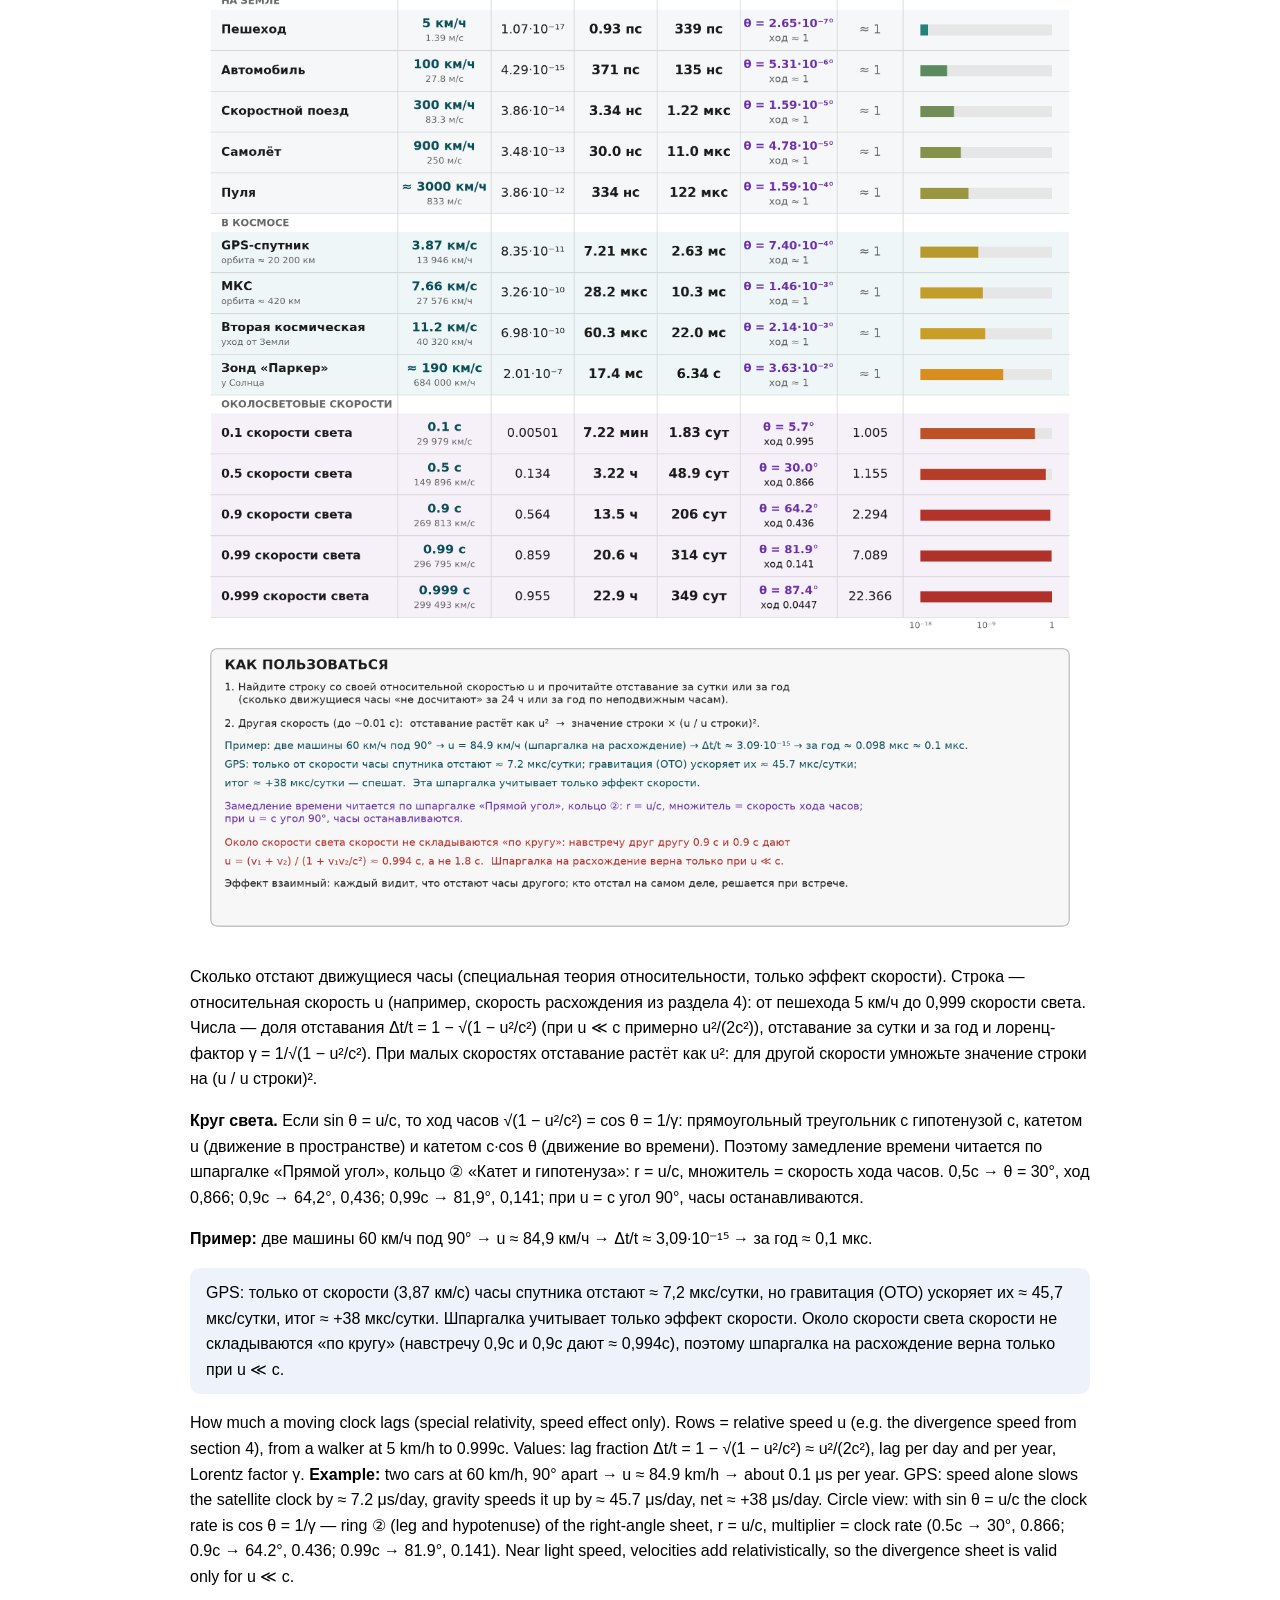
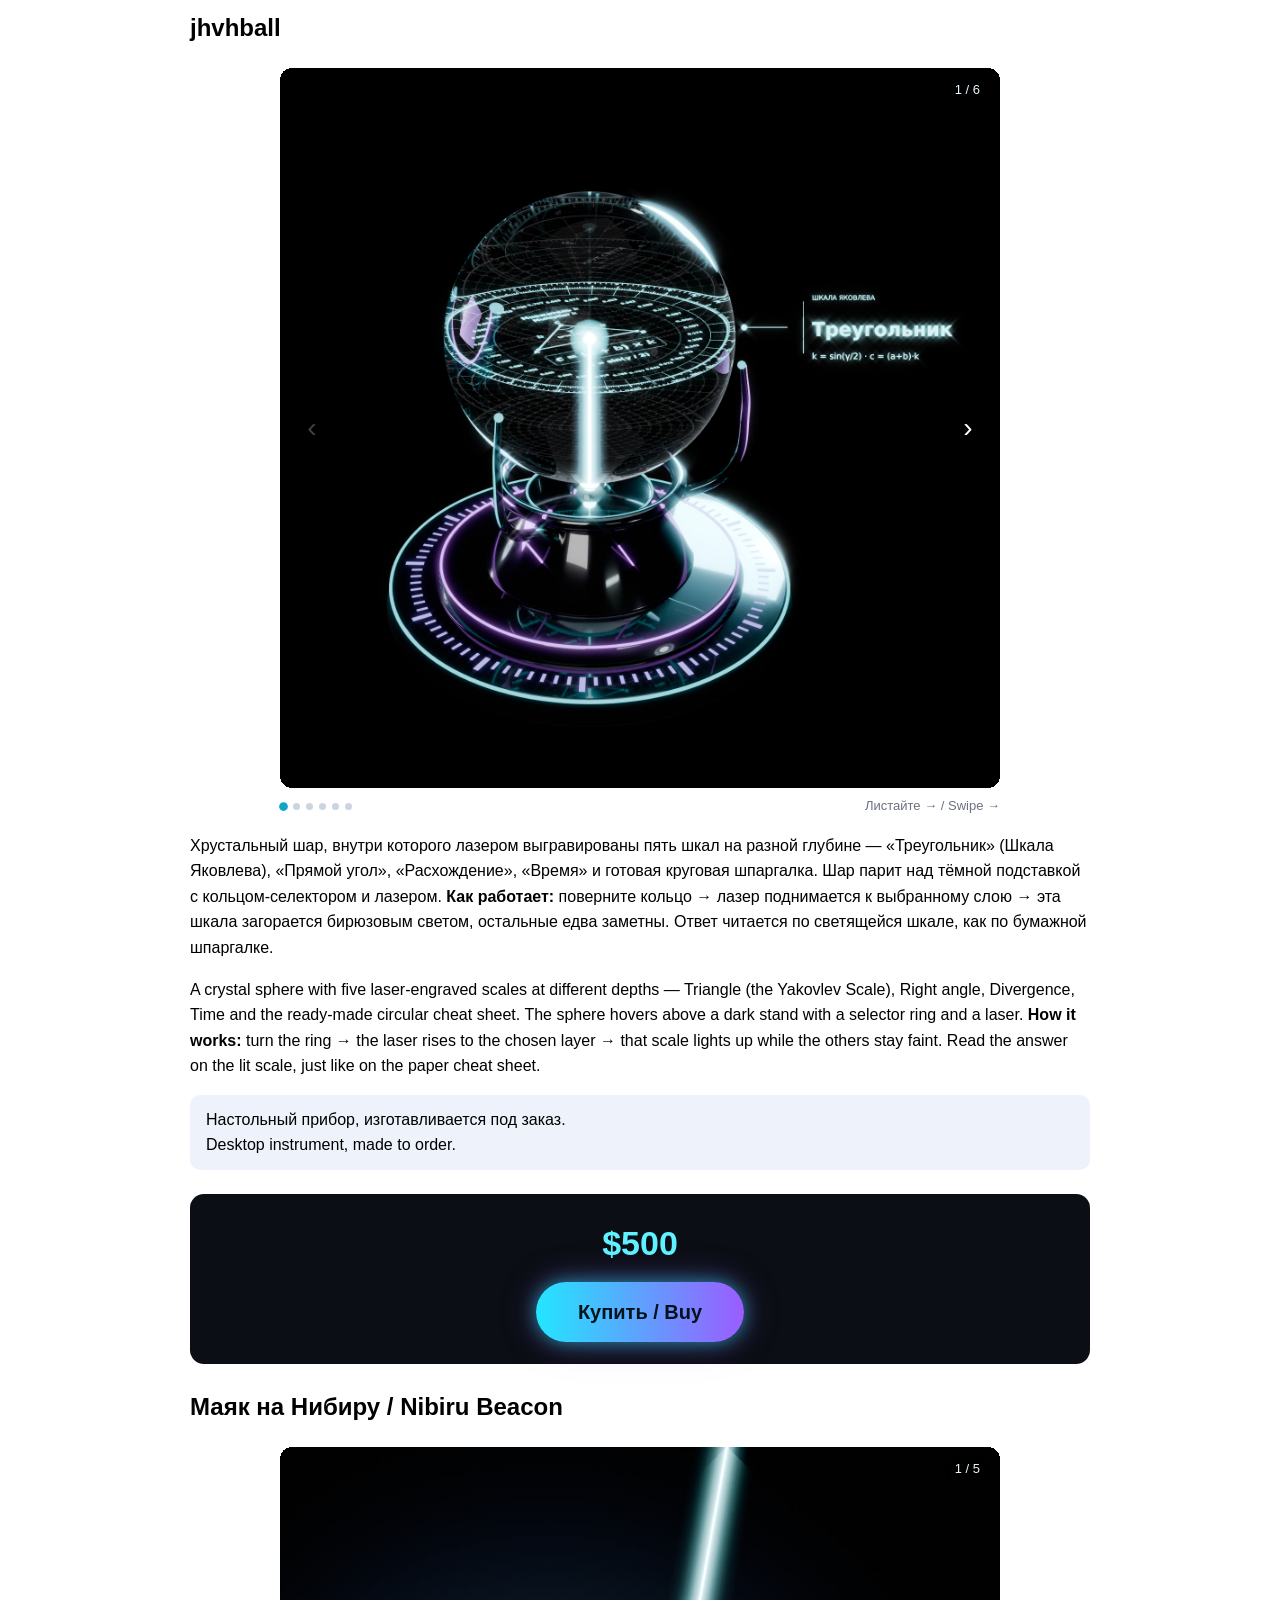
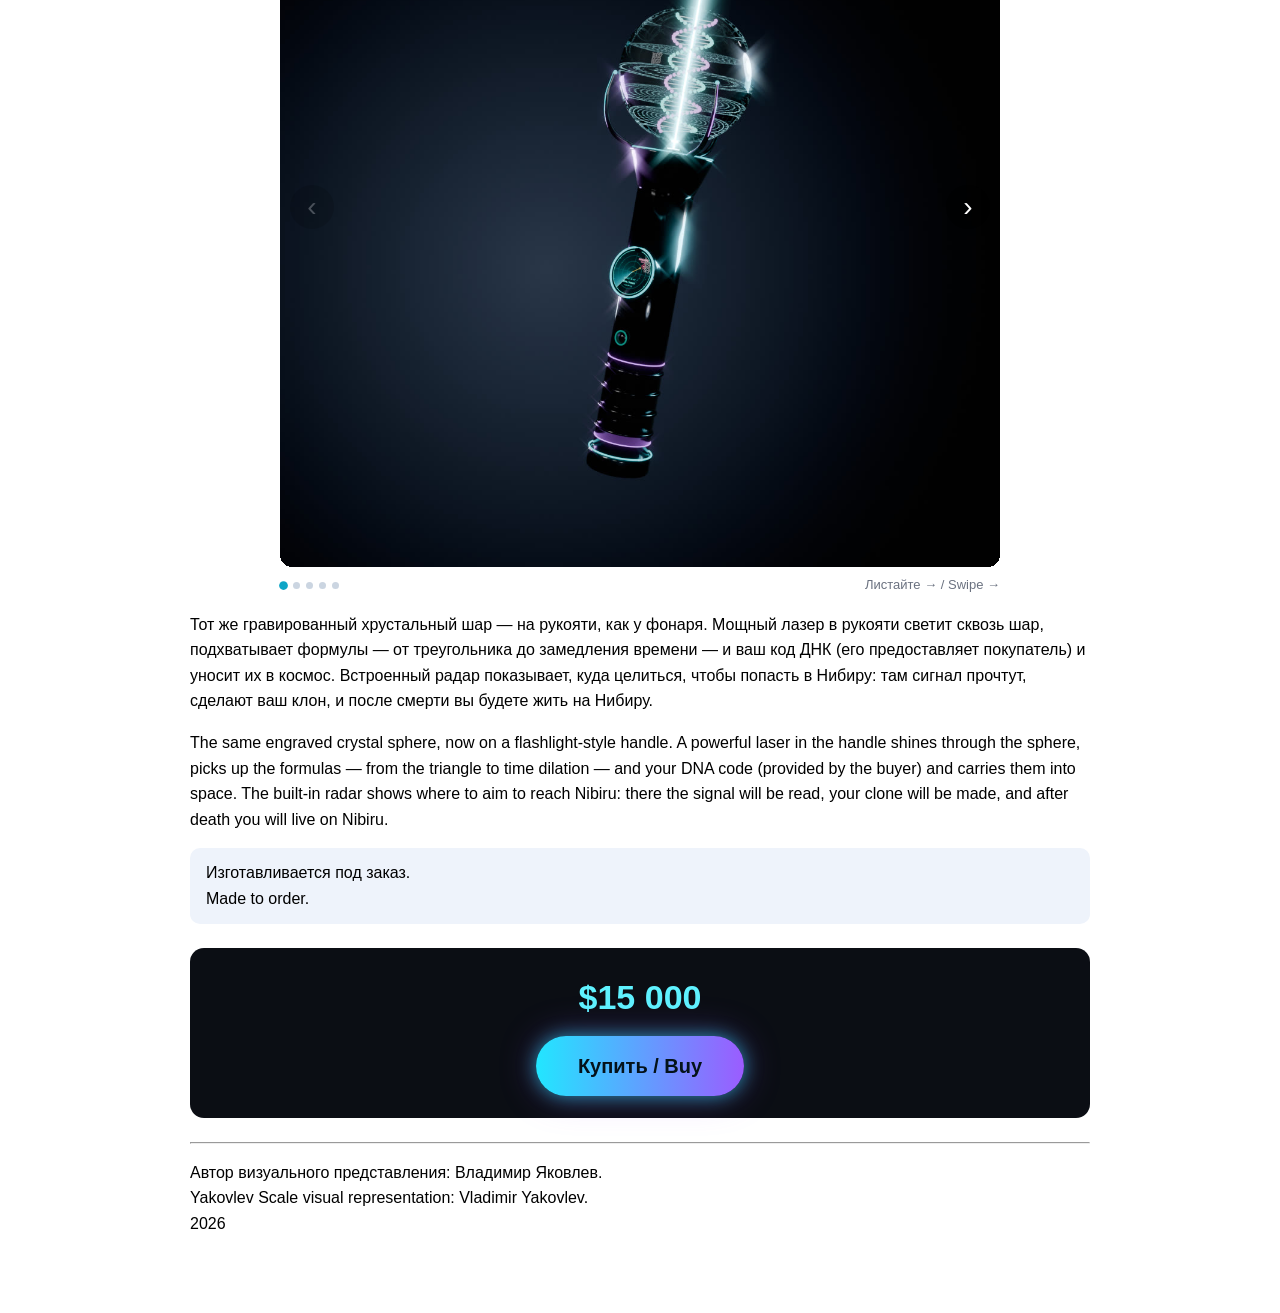
==== commit bea20072: "Текст слегка дрожит при прокрутке (сила по скорости, затихает за ~200 мс; только transform, только в" ====
--- a/index.html
+++ b/index.html
@@ -1107,5 +1107,48 @@
 if(!sessionStorage.getItem('sy_v')){sessionStorage.setItem('sy_v','1');fetch(A+'site-visits').catch(function(){});}
 if(!localStorage.getItem('sy_u')){localStorage.setItem('sy_u','1');fetch(A+'site-uniques').catch(function(){});}}catch(e){}})();
 </script>
+<script>
+/* Дрожание текста при прокрутке: заголовки и абзацы слегка вибрируют, сила ~ скорости, затихает за ~200 мс.
+   Only transform on block elements; only those on screen are touched. Off with prefers-reduced-motion. */
+(function () {
+  if (!window.requestAnimationFrame || (window.matchMedia && window.matchMedia('(prefers-reduced-motion: reduce)').matches)) return;
+  var els = Array.prototype.slice.call(document.querySelectorAll(
+    'body > h1, body > h2, body > h3, body > p, body > .formula, body > ol > li, body > ul > li'));
+  if (!els.length) return;
+  var vis = els;                                   // fallback: all
+  if ('IntersectionObserver' in window) {
+    var on = new Set();
+    var io = new IntersectionObserver(function (es) {
+      es.forEach(function (e) { if (e.isIntersecting) on.add(e.target); else { on.delete(e.target); e.target.style.transform = ''; } });
+      vis = Array.from(on);
+    }, { rootMargin: '80px 0px' });
+    vis = [];
+    els.forEach(function (el) { io.observe(el); });
+  }
+  var lastY = window.pageYOffset, lastT = 0, level = 0, target = 0, raf = 0, dirty = false;
+  function frame(t) {
+    raf = 0;
+    var y = window.pageYOffset, dt = lastT ? Math.min(64, t - lastT) : 16;
+    var v = Math.abs(y - lastY) / Math.max(1, dt);  // px per ms
+    lastY = y; lastT = t;
+    target = v > 0.02 ? Math.min(1, 0.35 + v / 2.2) : 0;
+    // rise fast, calm down smoothly (~200 ms)
+    level += (target - level) * (target > level ? 0.5 : 1 - Math.exp(-dt / 70));
+    if (level < 0.03 && target === 0) {
+      level = 0; lastT = 0;
+      if (dirty) { vis.forEach(function (el) { el.style.transform = ''; }); dirty = false; }
+      return;
+    }
+    var amp = 1.5 * level, rot = 0.35 * level;     // px, deg
+    for (var i = 0; i < vis.length; i++) {
+      vis[i].style.transform = 'translate3d(' + ((Math.random() * 2 - 1) * amp).toFixed(2) + 'px,' +
+        ((Math.random() * 2 - 1) * amp * 0.7).toFixed(2) + 'px,0) rotate(' + ((Math.random() * 2 - 1) * rot).toFixed(3) + 'deg)';
+    }
+    dirty = true;
+    raf = requestAnimationFrame(frame);
+  }
+  window.addEventListener('scroll', function () { if (!raf) raf = requestAnimationFrame(frame); }, { passive: true });
+})();
+</script>
 </body>
 </html>
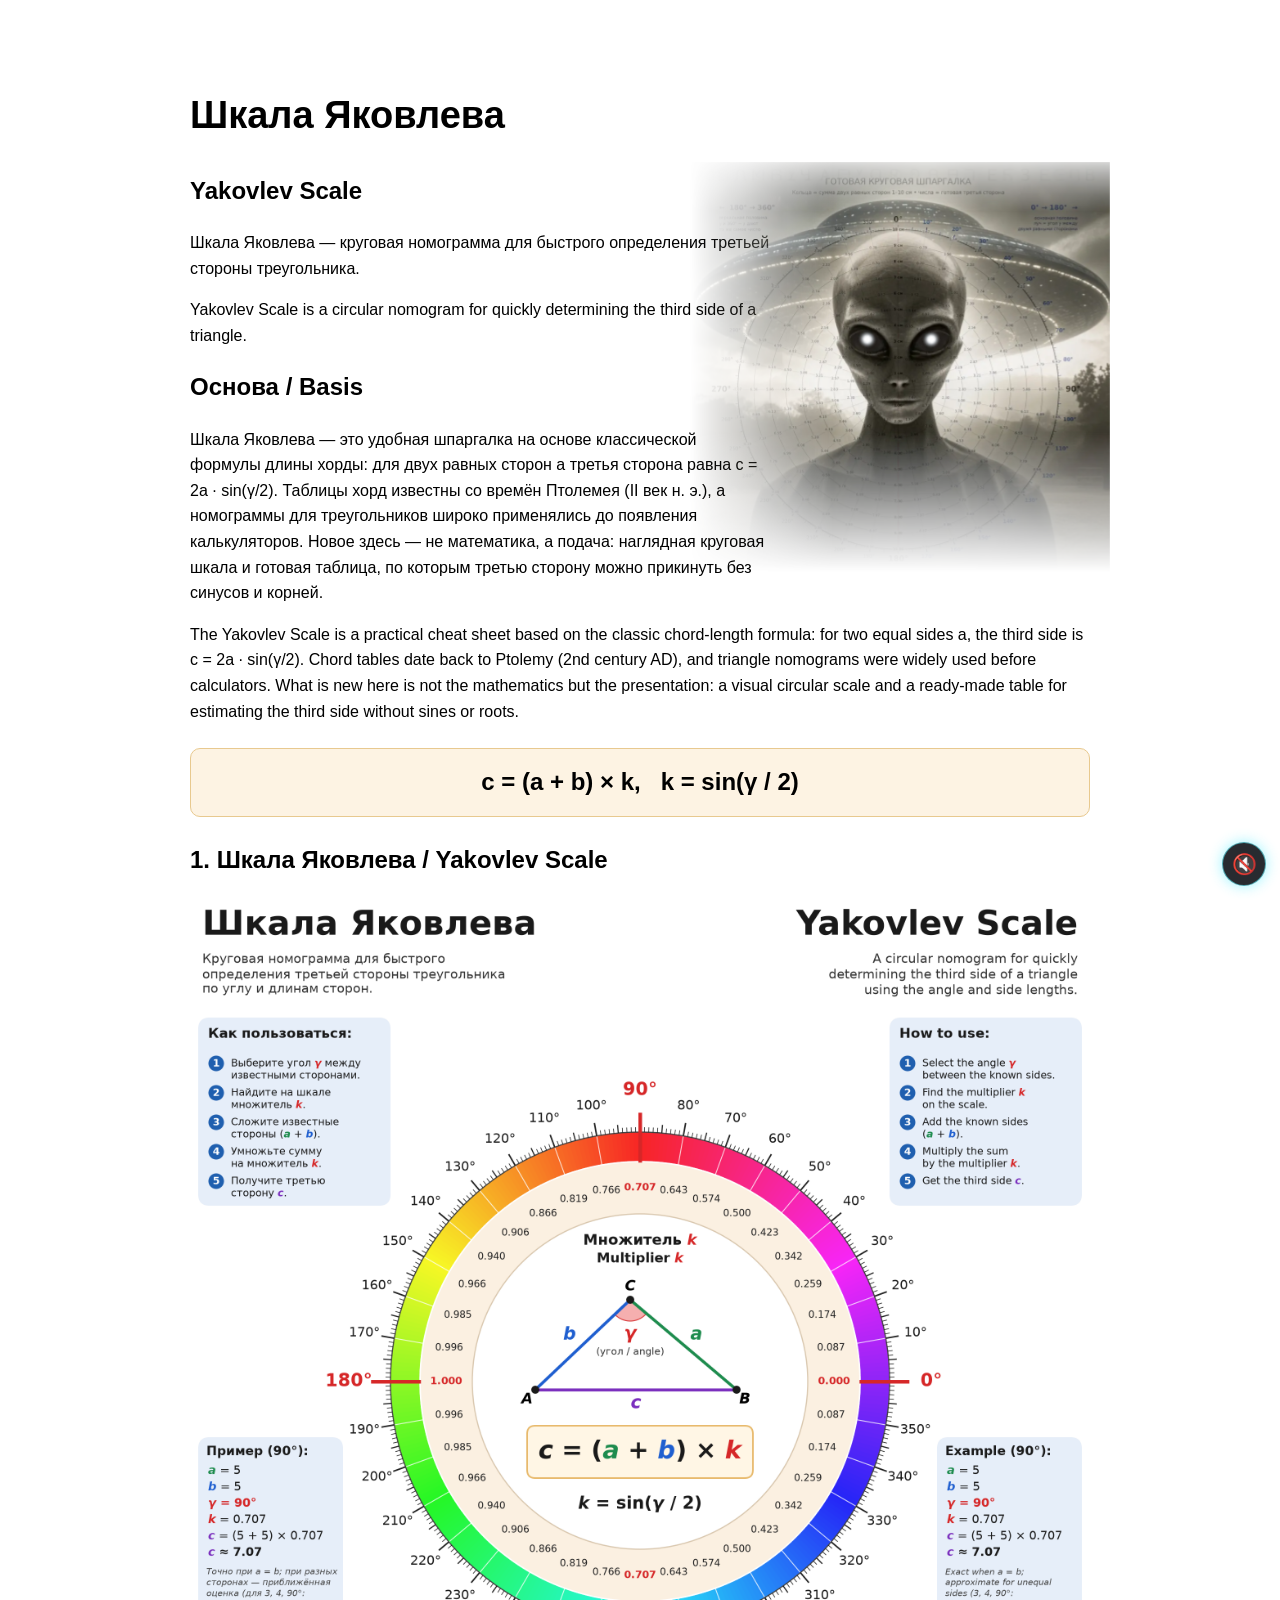
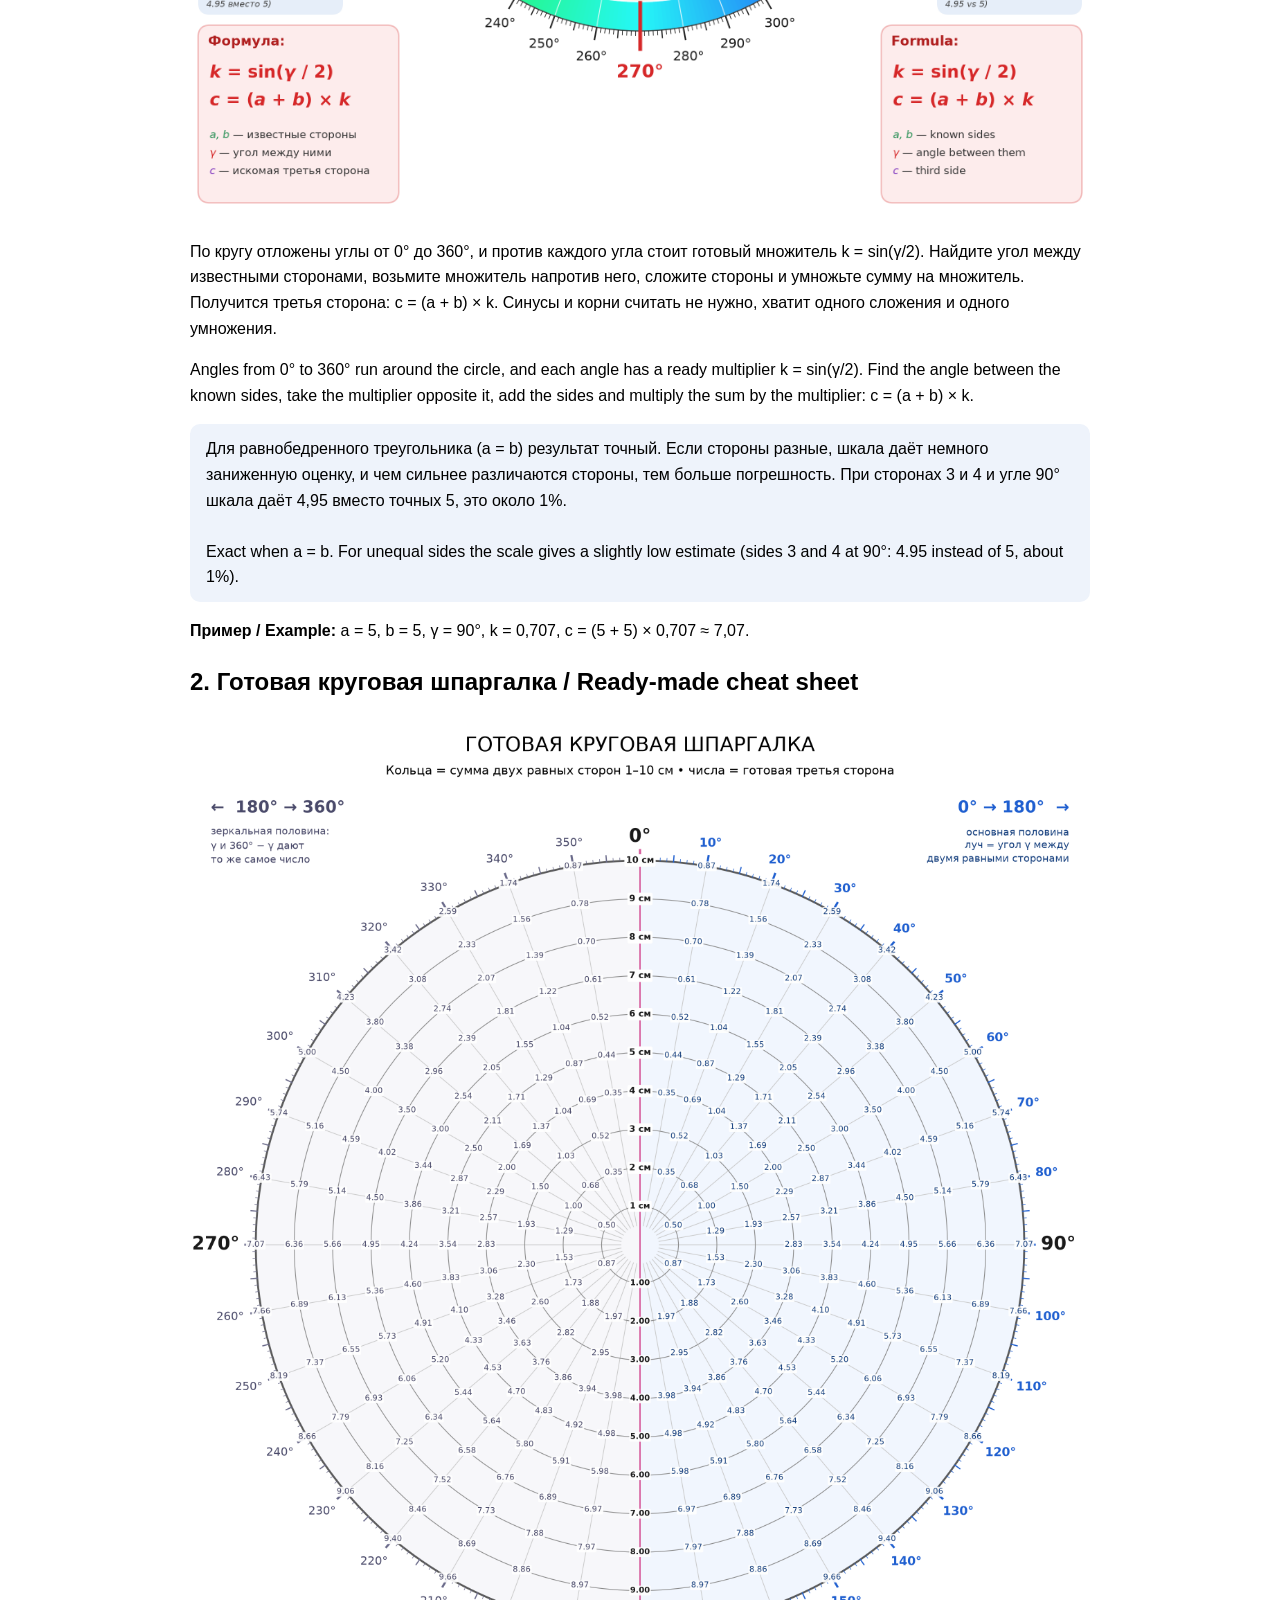
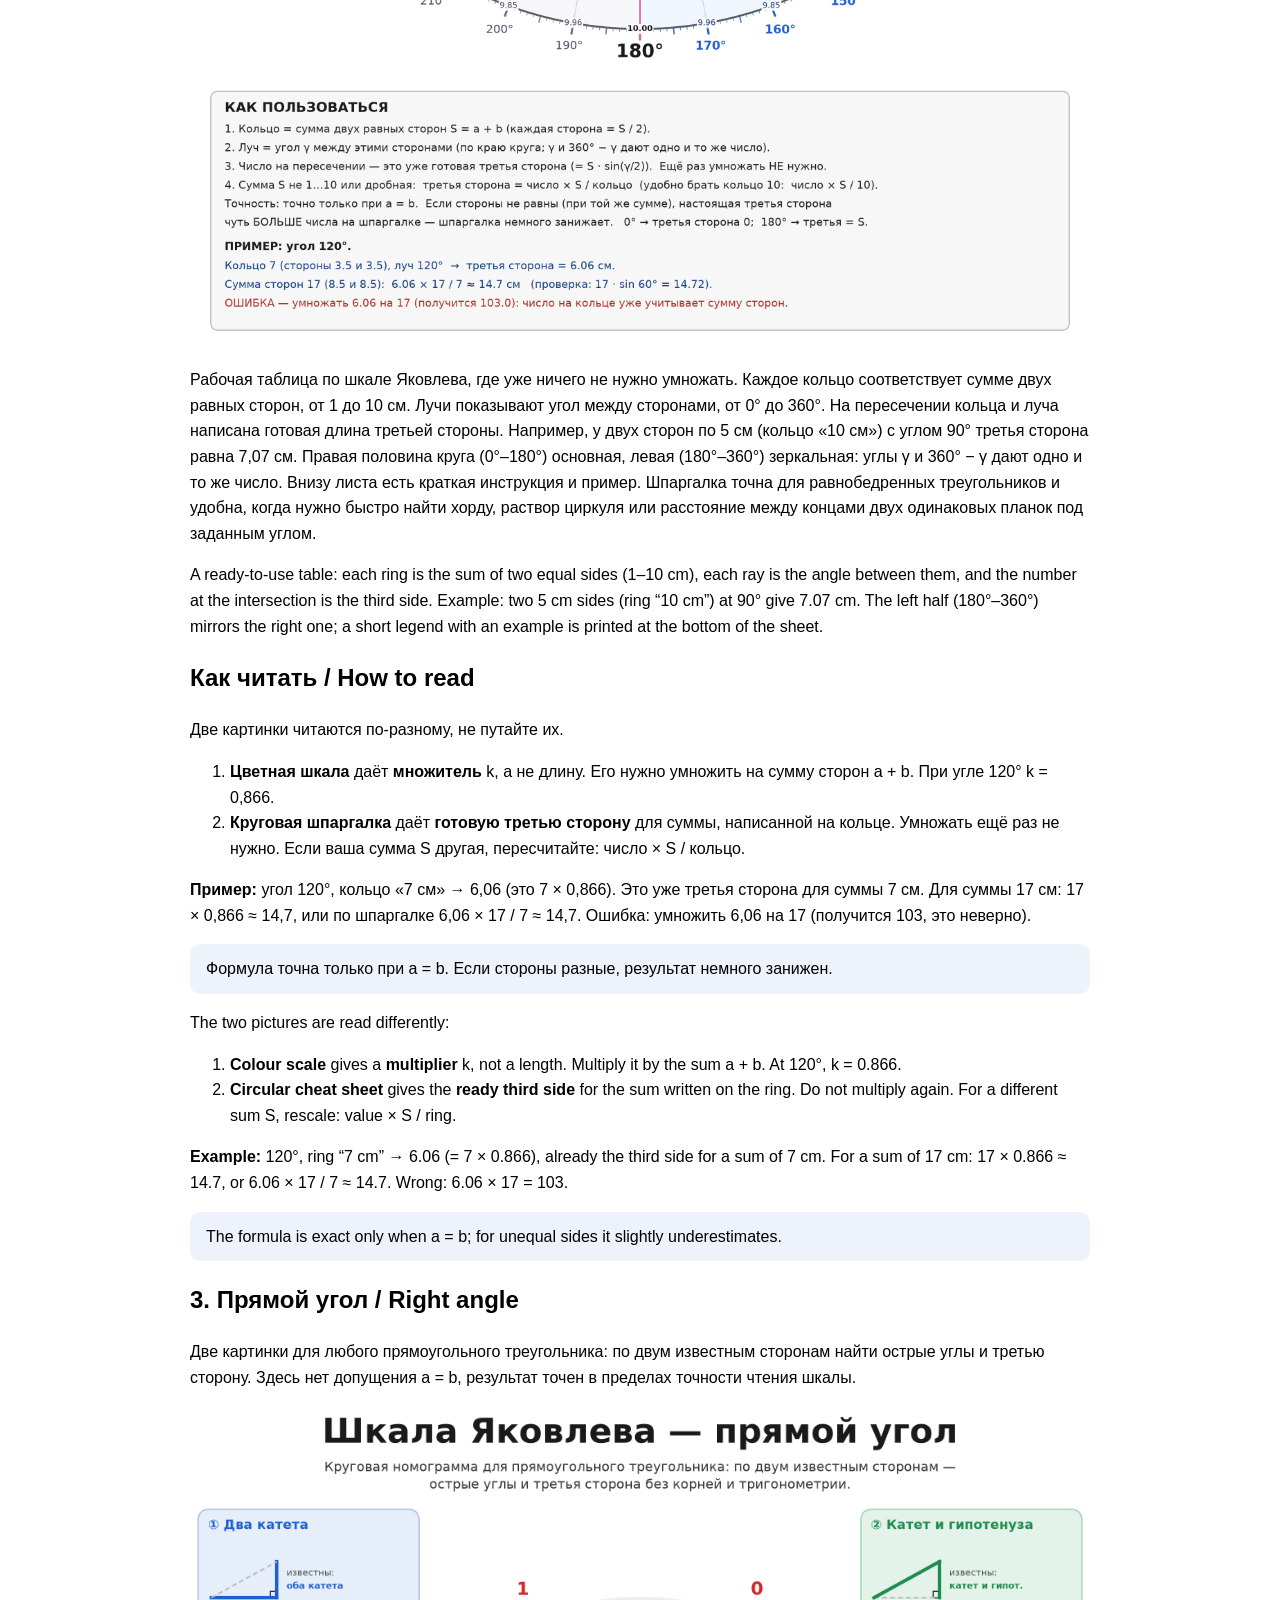
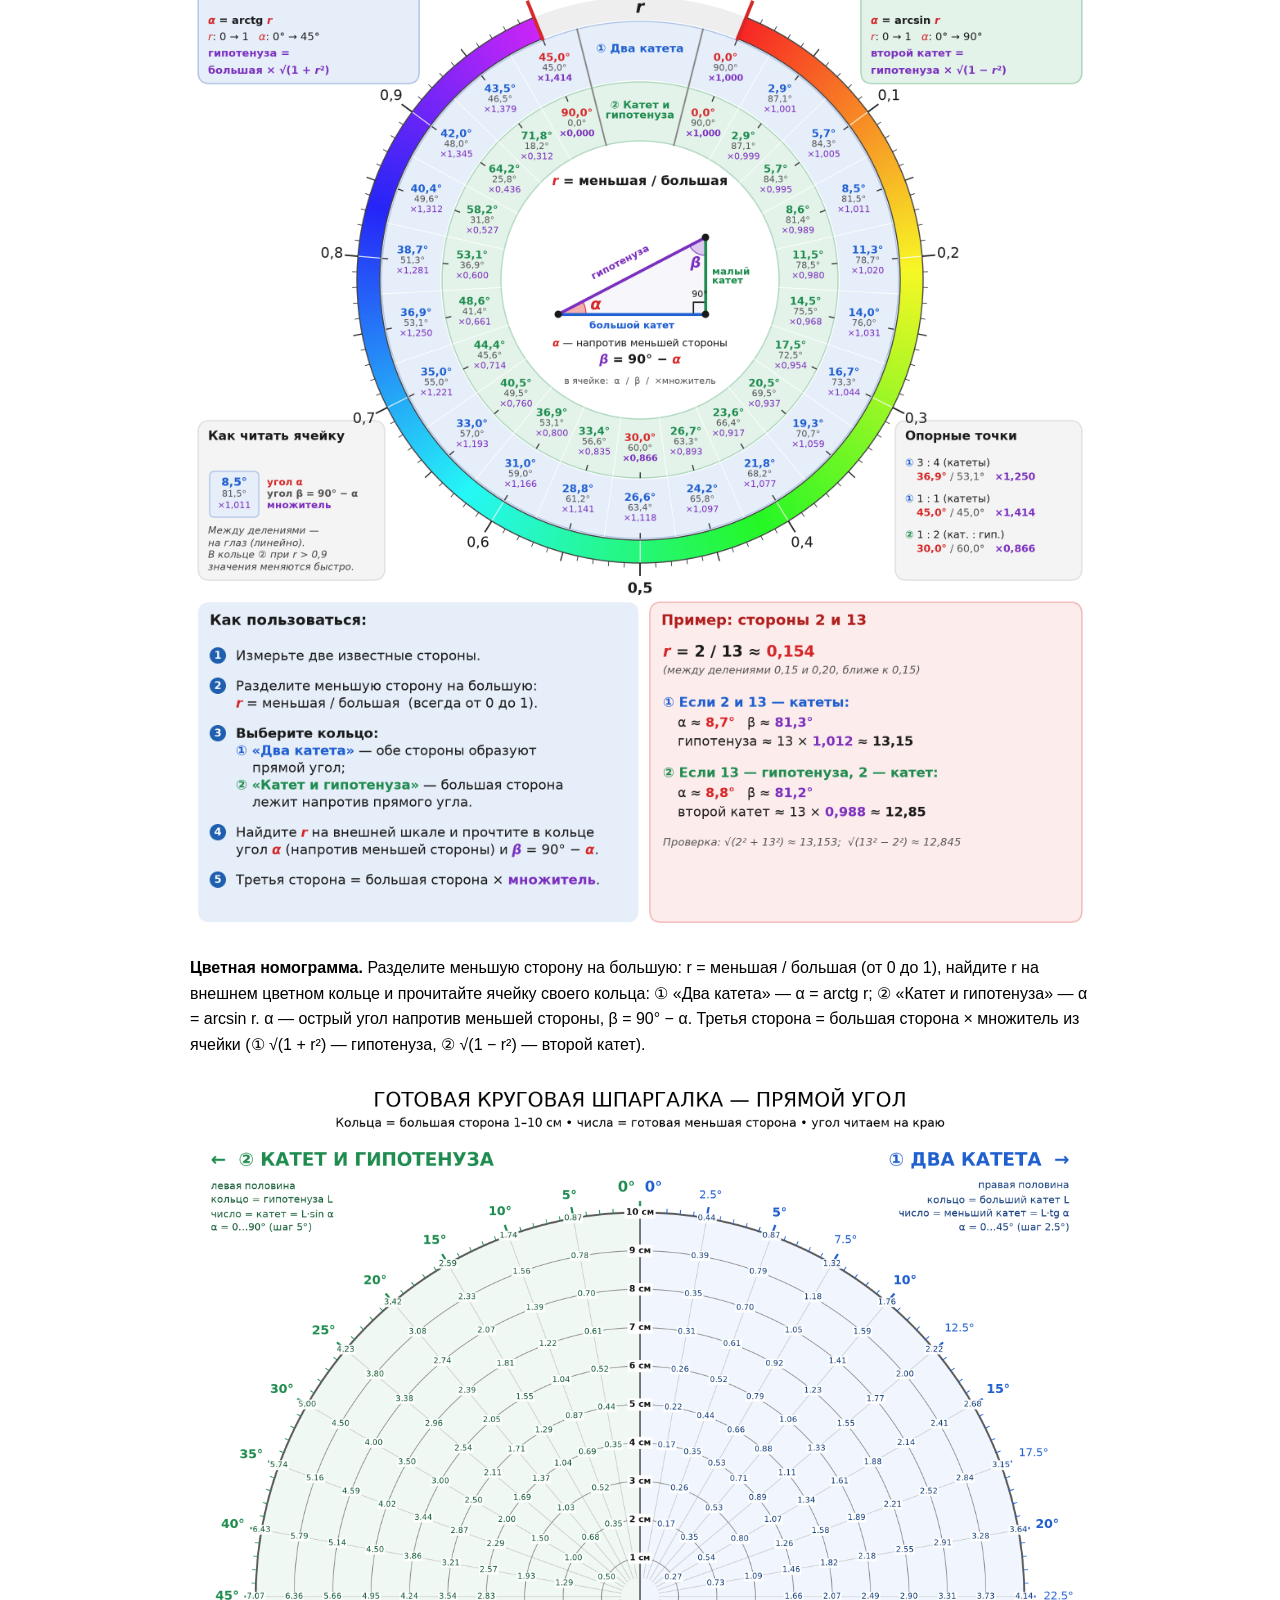
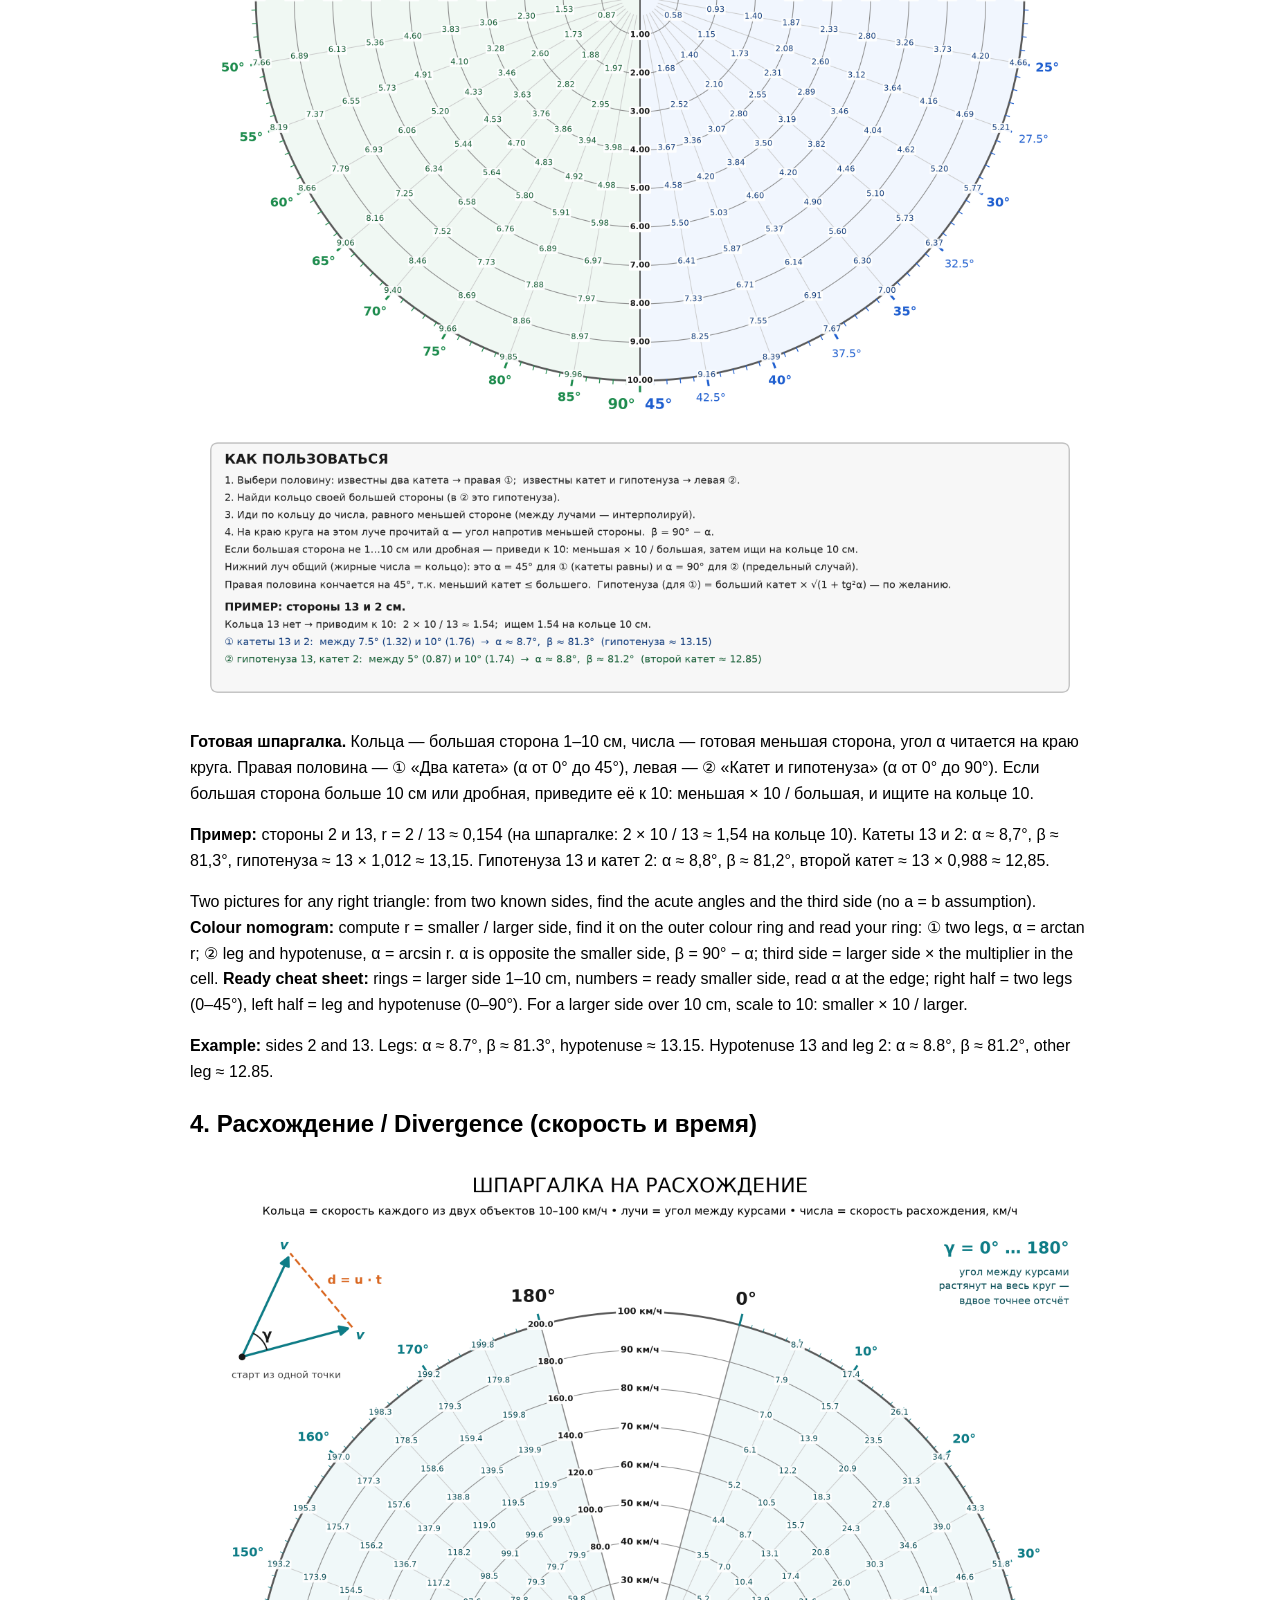
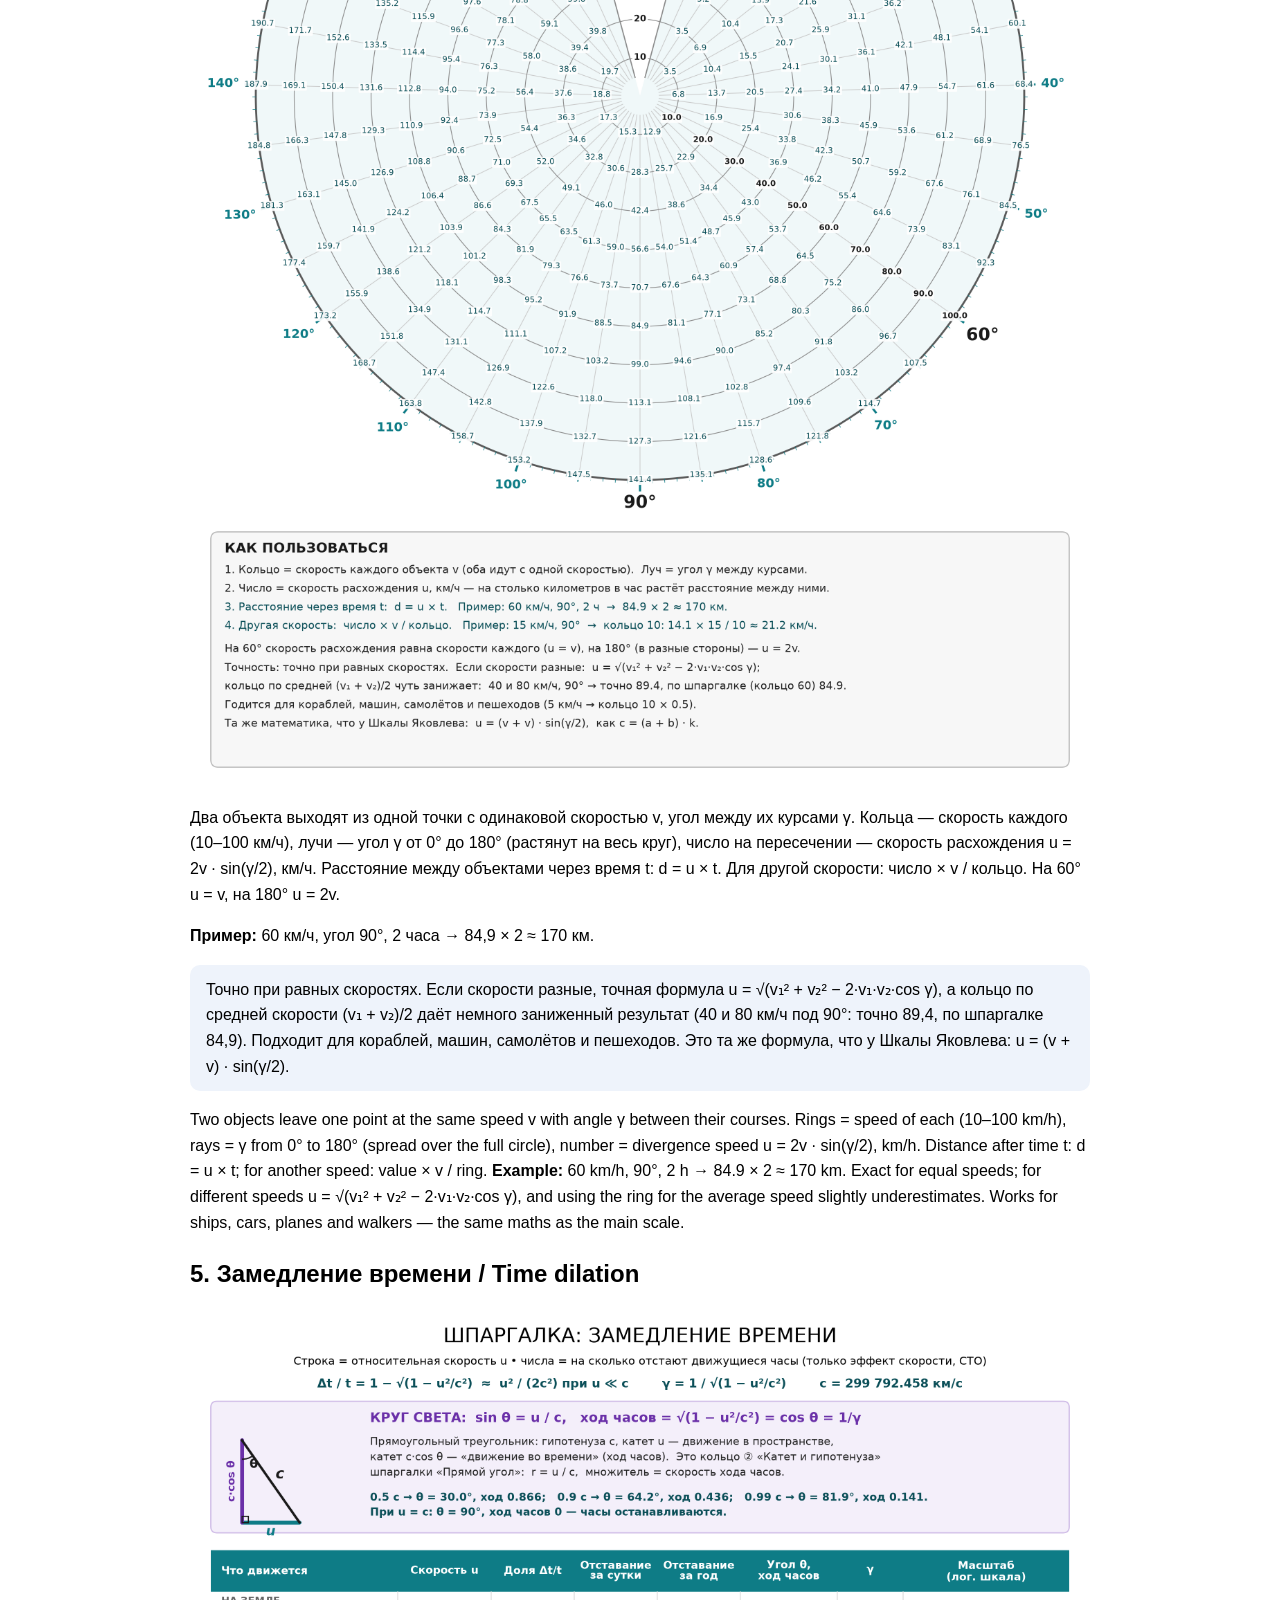
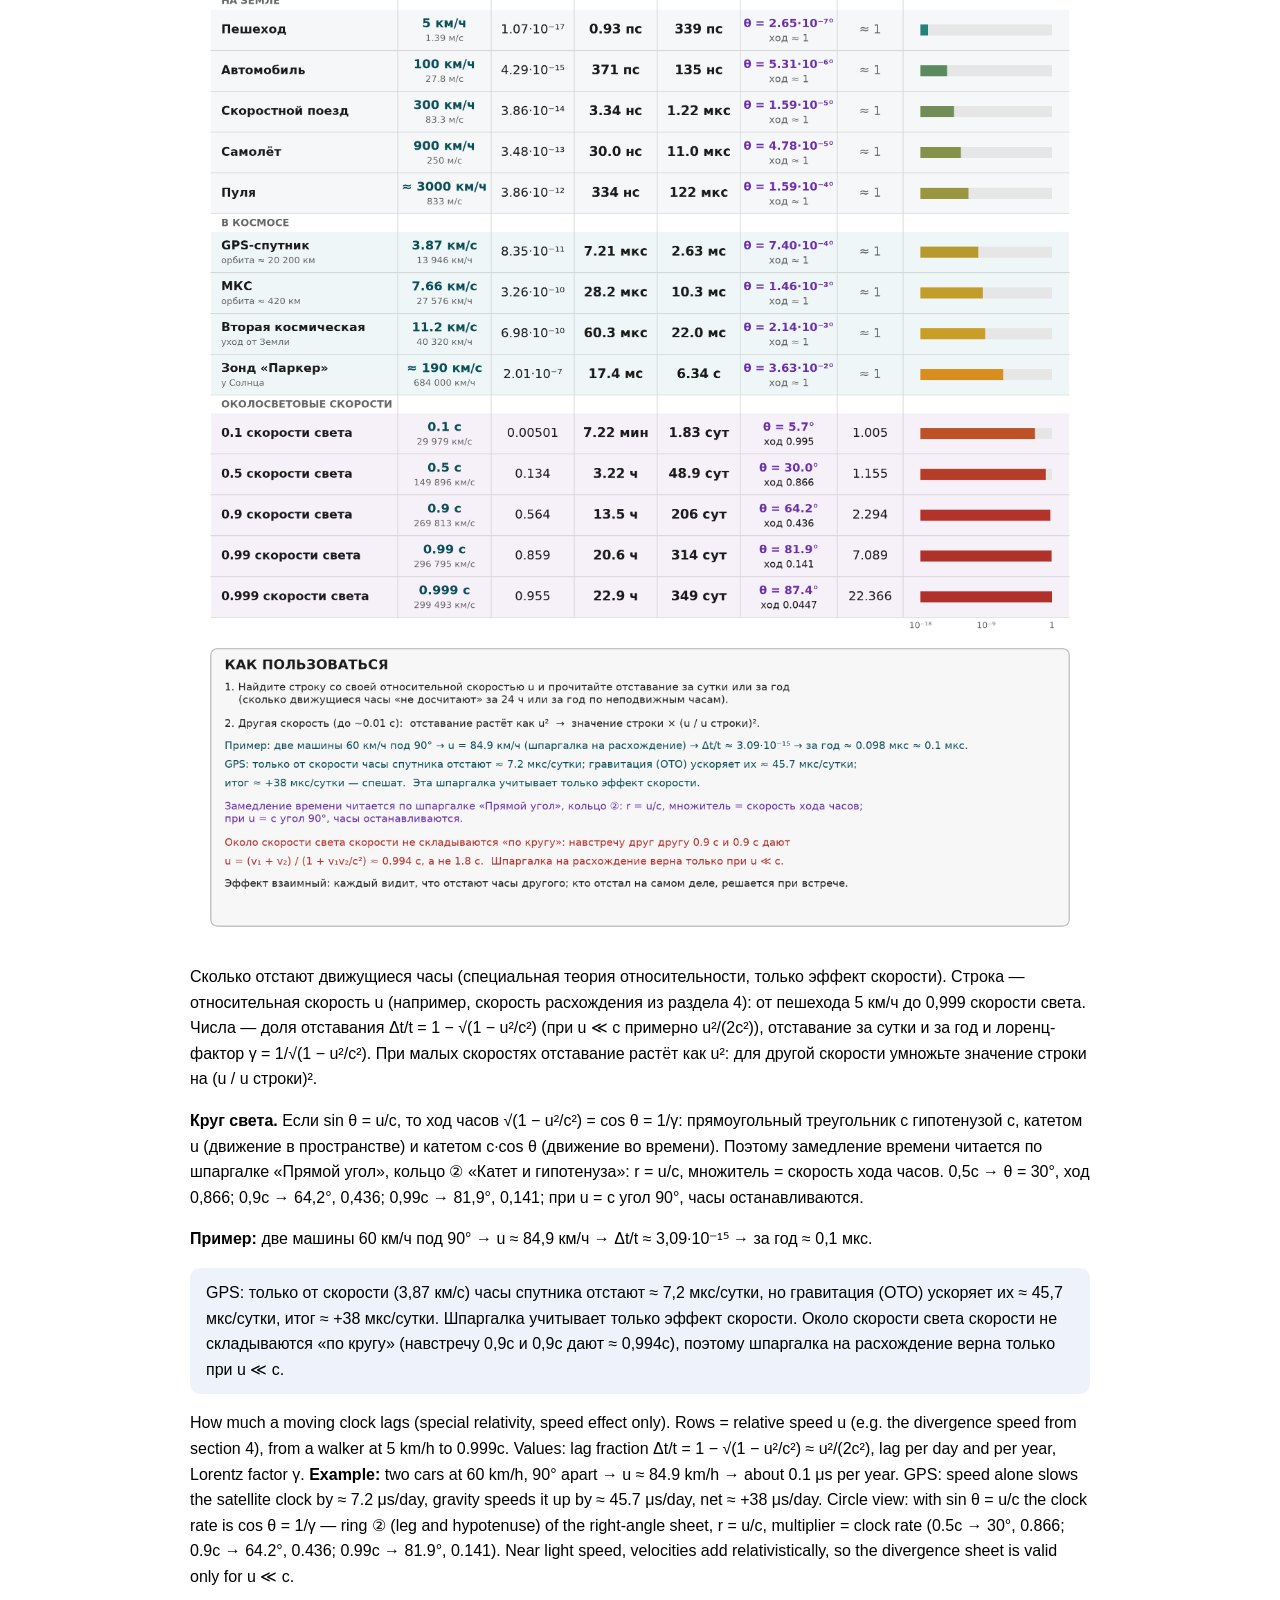
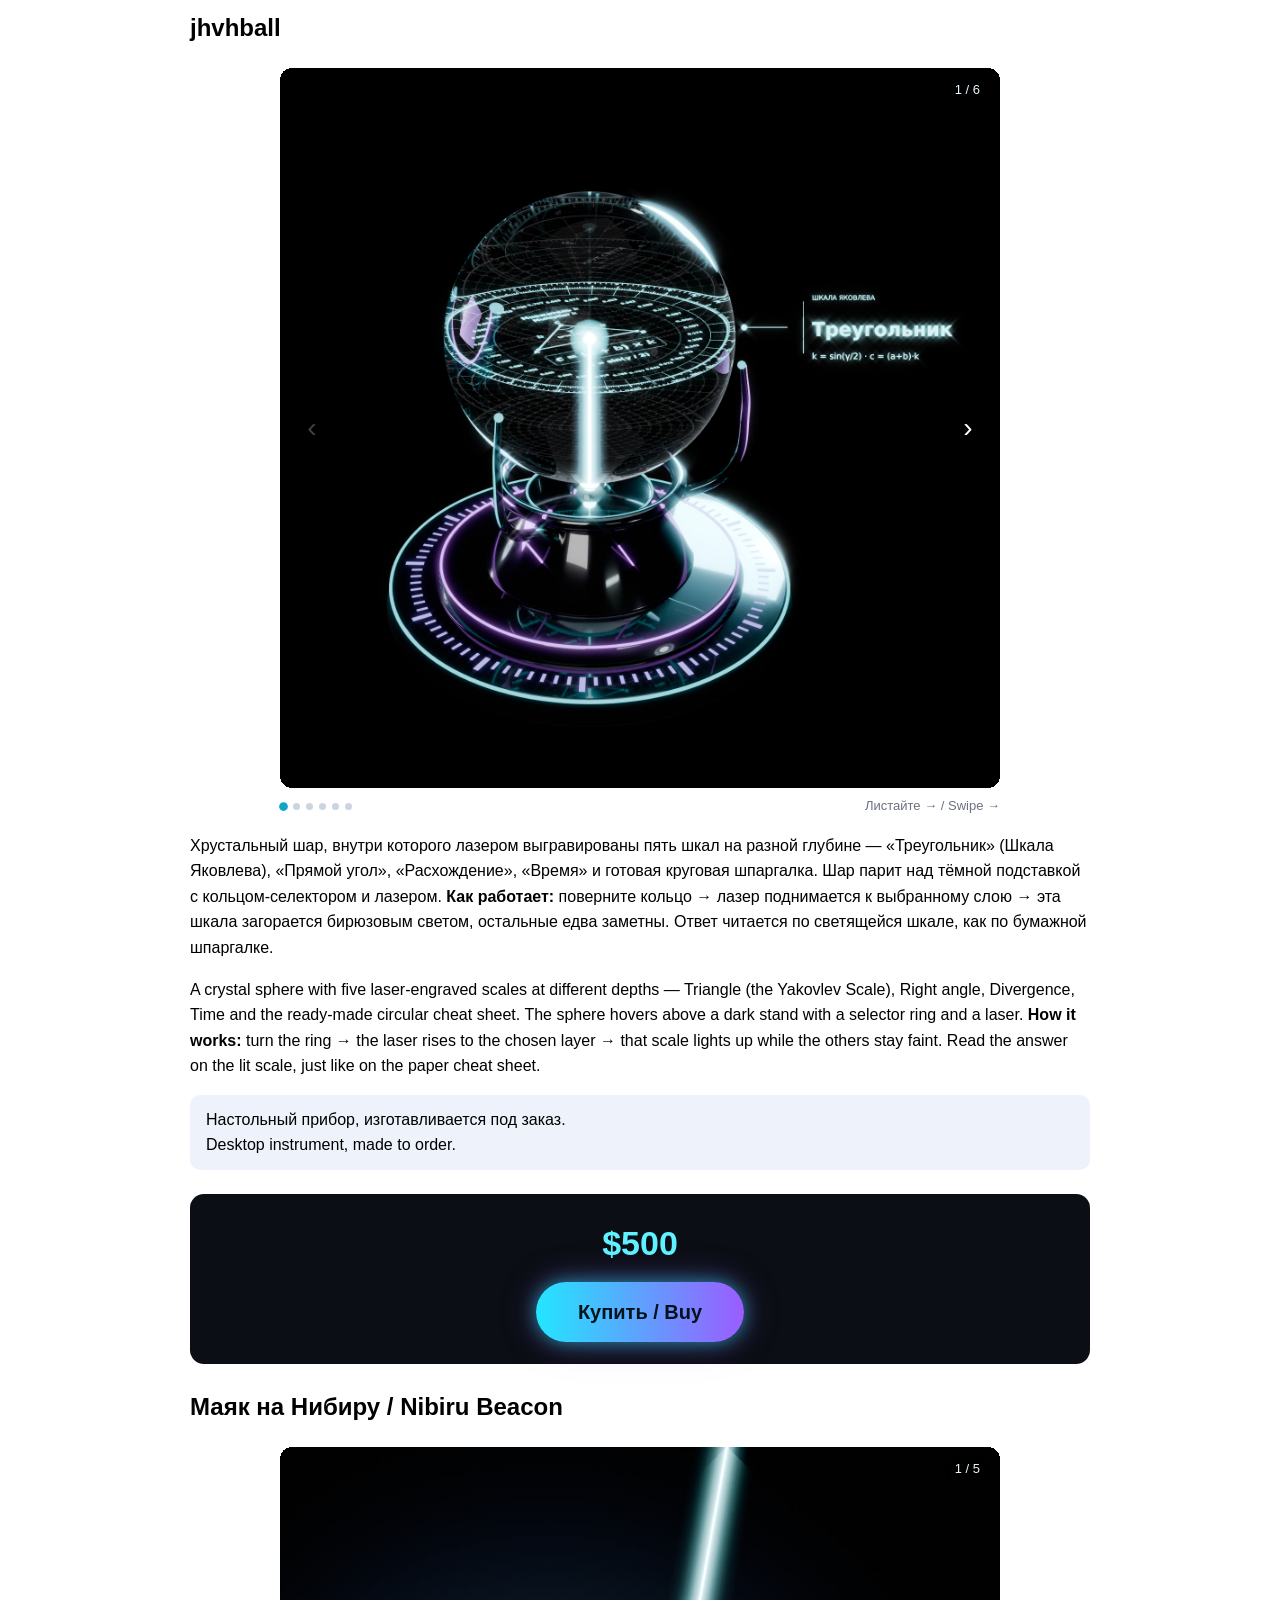
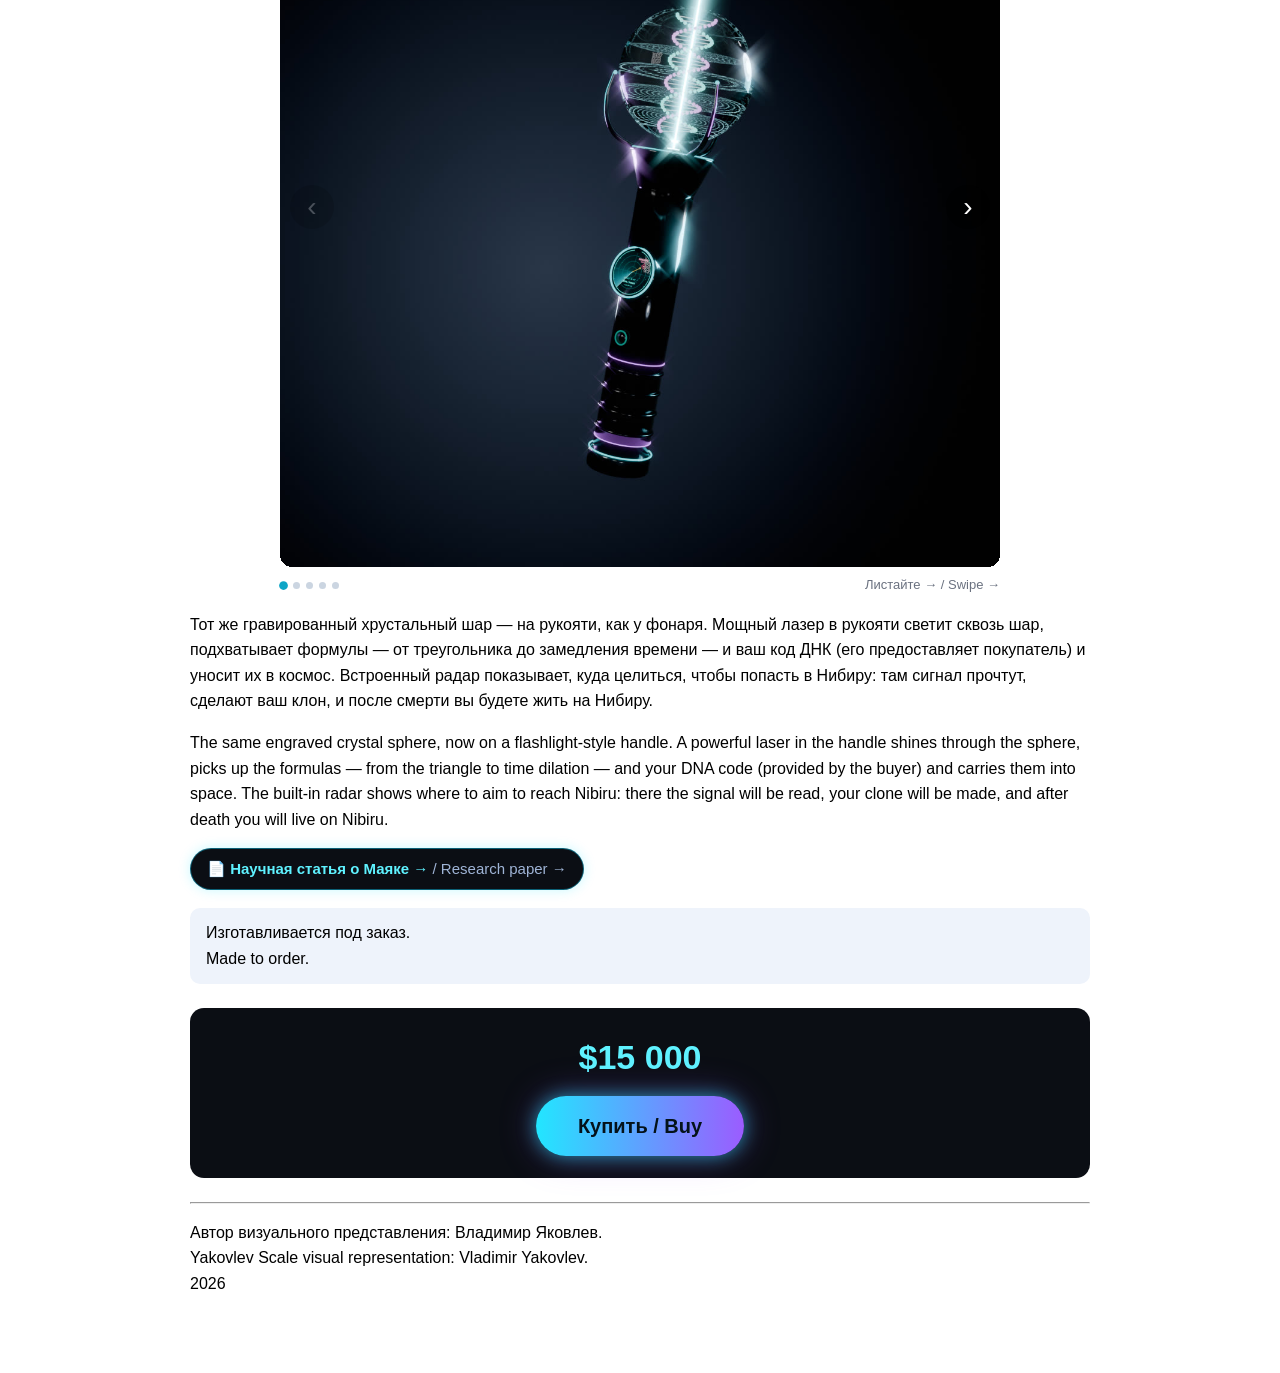
==== commit ac92df13: "Научная статья «Маяк на Нибиру» (nibiru-beacon-ufo-artifact.html): 4 SVG-чертежа, характеристики, FA" ====
--- a/index.html
+++ b/index.html
@@ -322,6 +322,21 @@
       transform: translateY(-2px) scale(1.03);
       box-shadow: 0 0 26px rgba(34, 230, 255, .8), 0 0 50px rgba(155, 92, 255, .5);
     }
+    .paper-link { margin: 4px 0 18px; }
+    .paper-link a {
+      display: inline-block;
+      padding: 8px 16px;
+      border-radius: 999px;
+      border: 1px solid rgba(14, 165, 198, .55);
+      background: #0b0e14;
+      color: #5ff2ff;
+      font-weight: bold;
+      text-decoration: none;
+      font-size: 15px;
+      box-shadow: 0 0 12px rgba(34, 230, 255, .25);
+    }
+    .paper-link a span { color: #9fb4d6; font-weight: normal; }
+    .paper-link a:hover, .paper-link a:focus-visible { box-shadow: 0 0 18px rgba(34, 230, 255, .55); }
     .bg-music {
       position: fixed;
       right: 14px;
@@ -934,6 +949,8 @@
 them into space. The built-in radar shows where to aim to reach Nibiru: there the
 signal will be read, your clone will be made, and after death you will live on Nibiru.
 </p>
+
+<p class="paper-link"><a href="nibiru-beacon-ufo-artifact.html">📄 Научная статья о Маяке → <span>/ Research paper →</span></a></p>
 
 <p class="note">
 Изготавливается под заказ.<br>
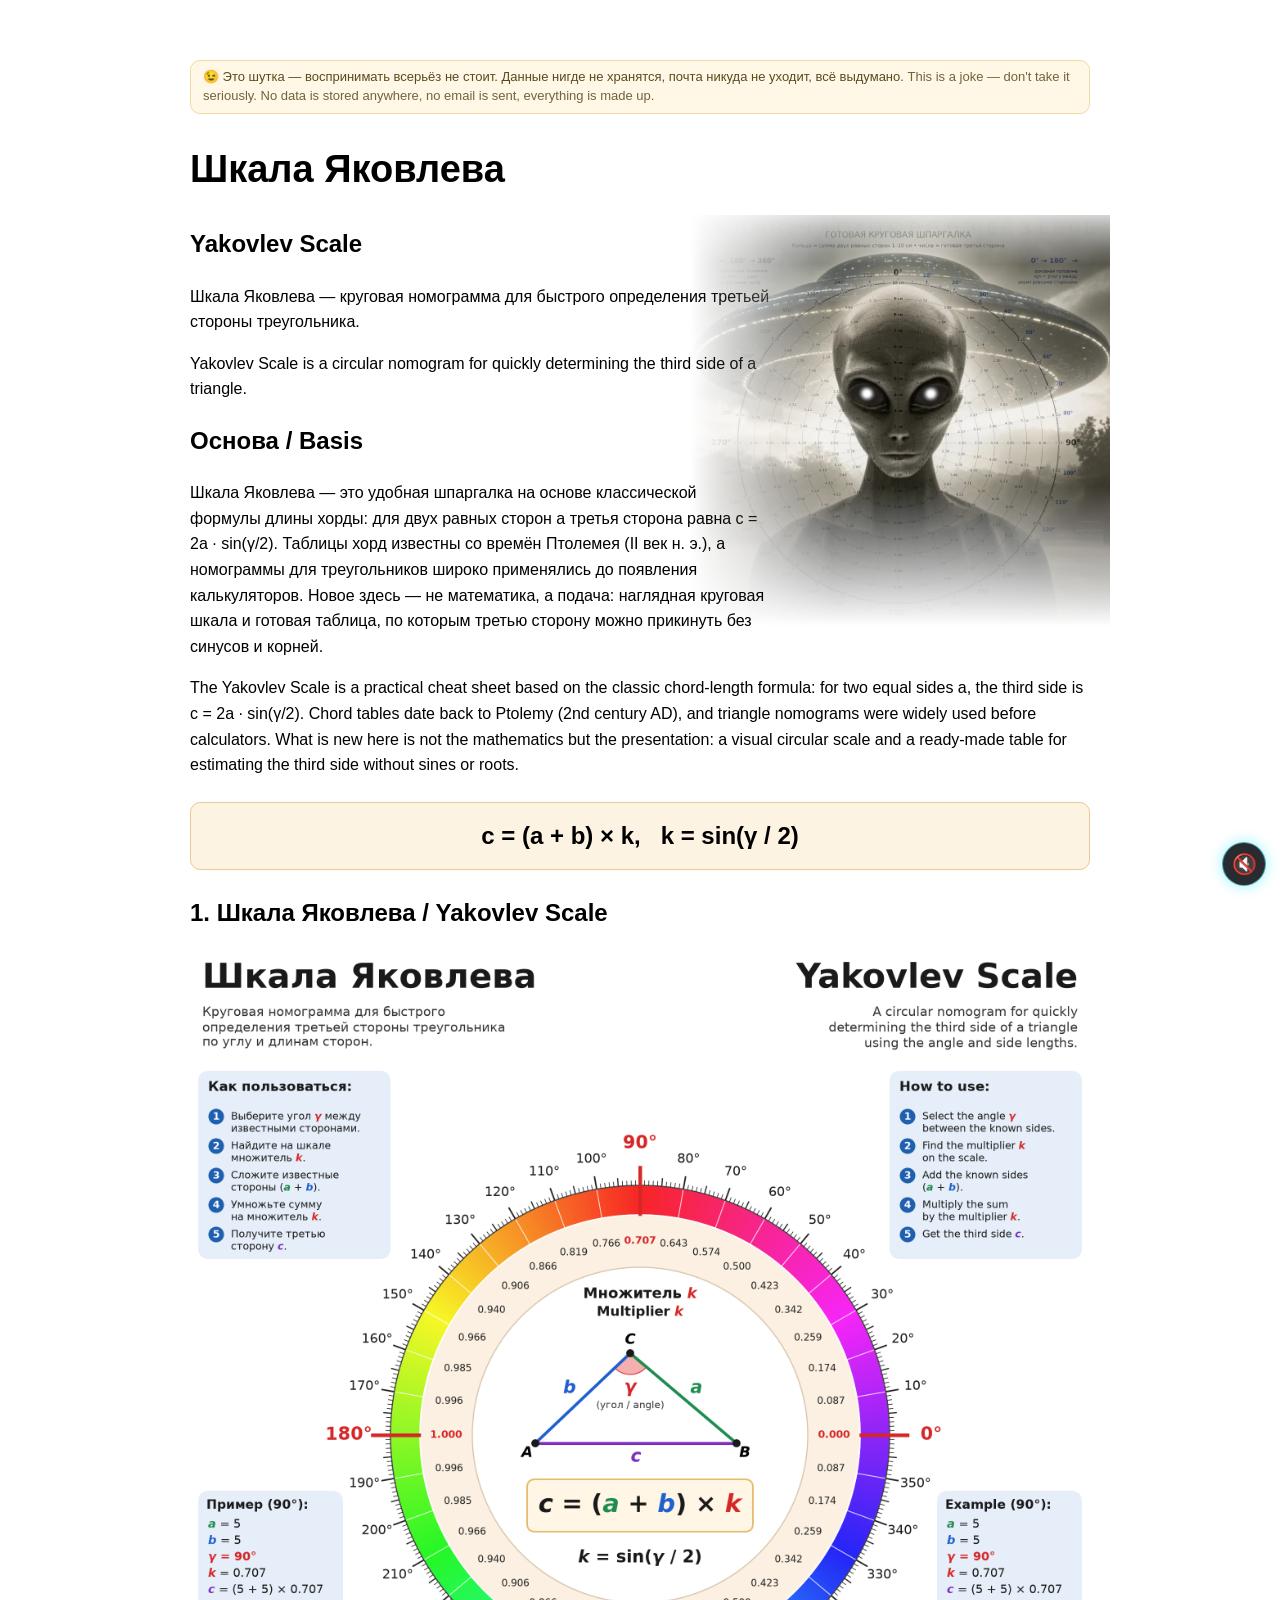
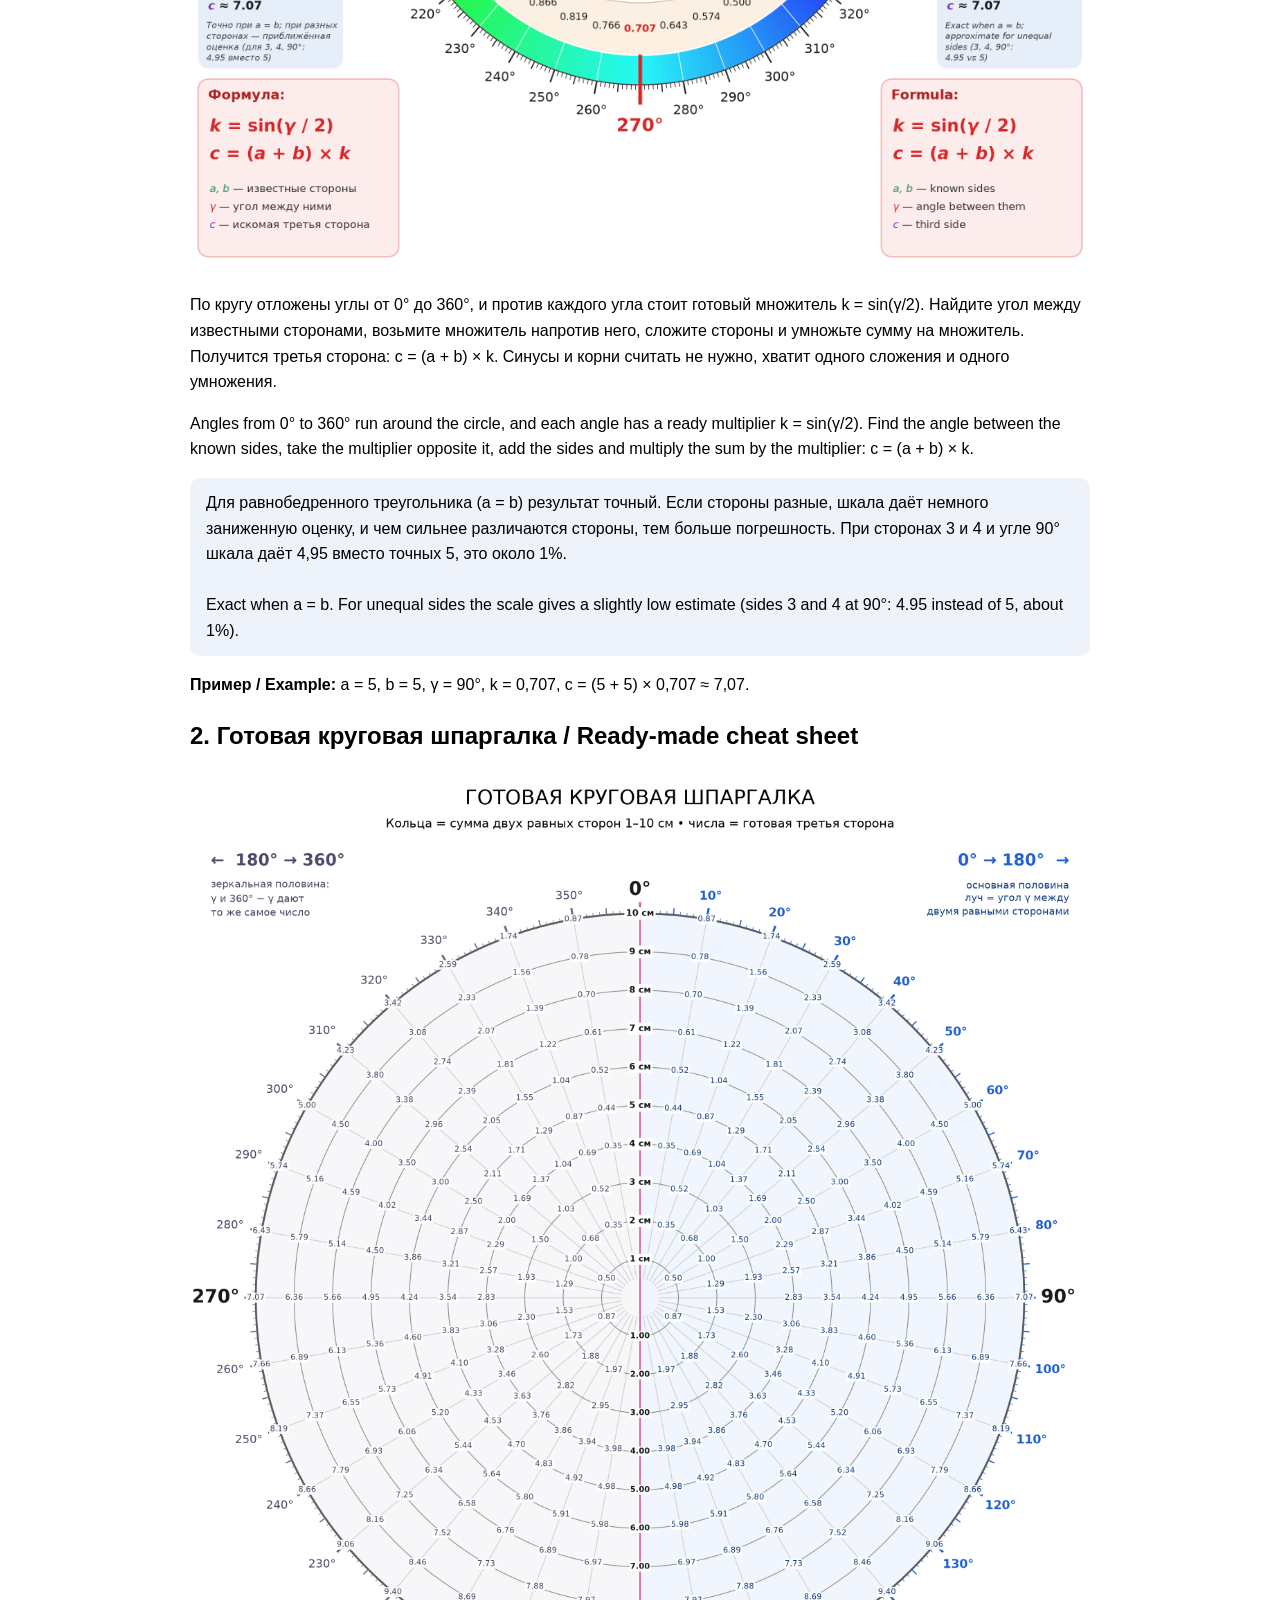
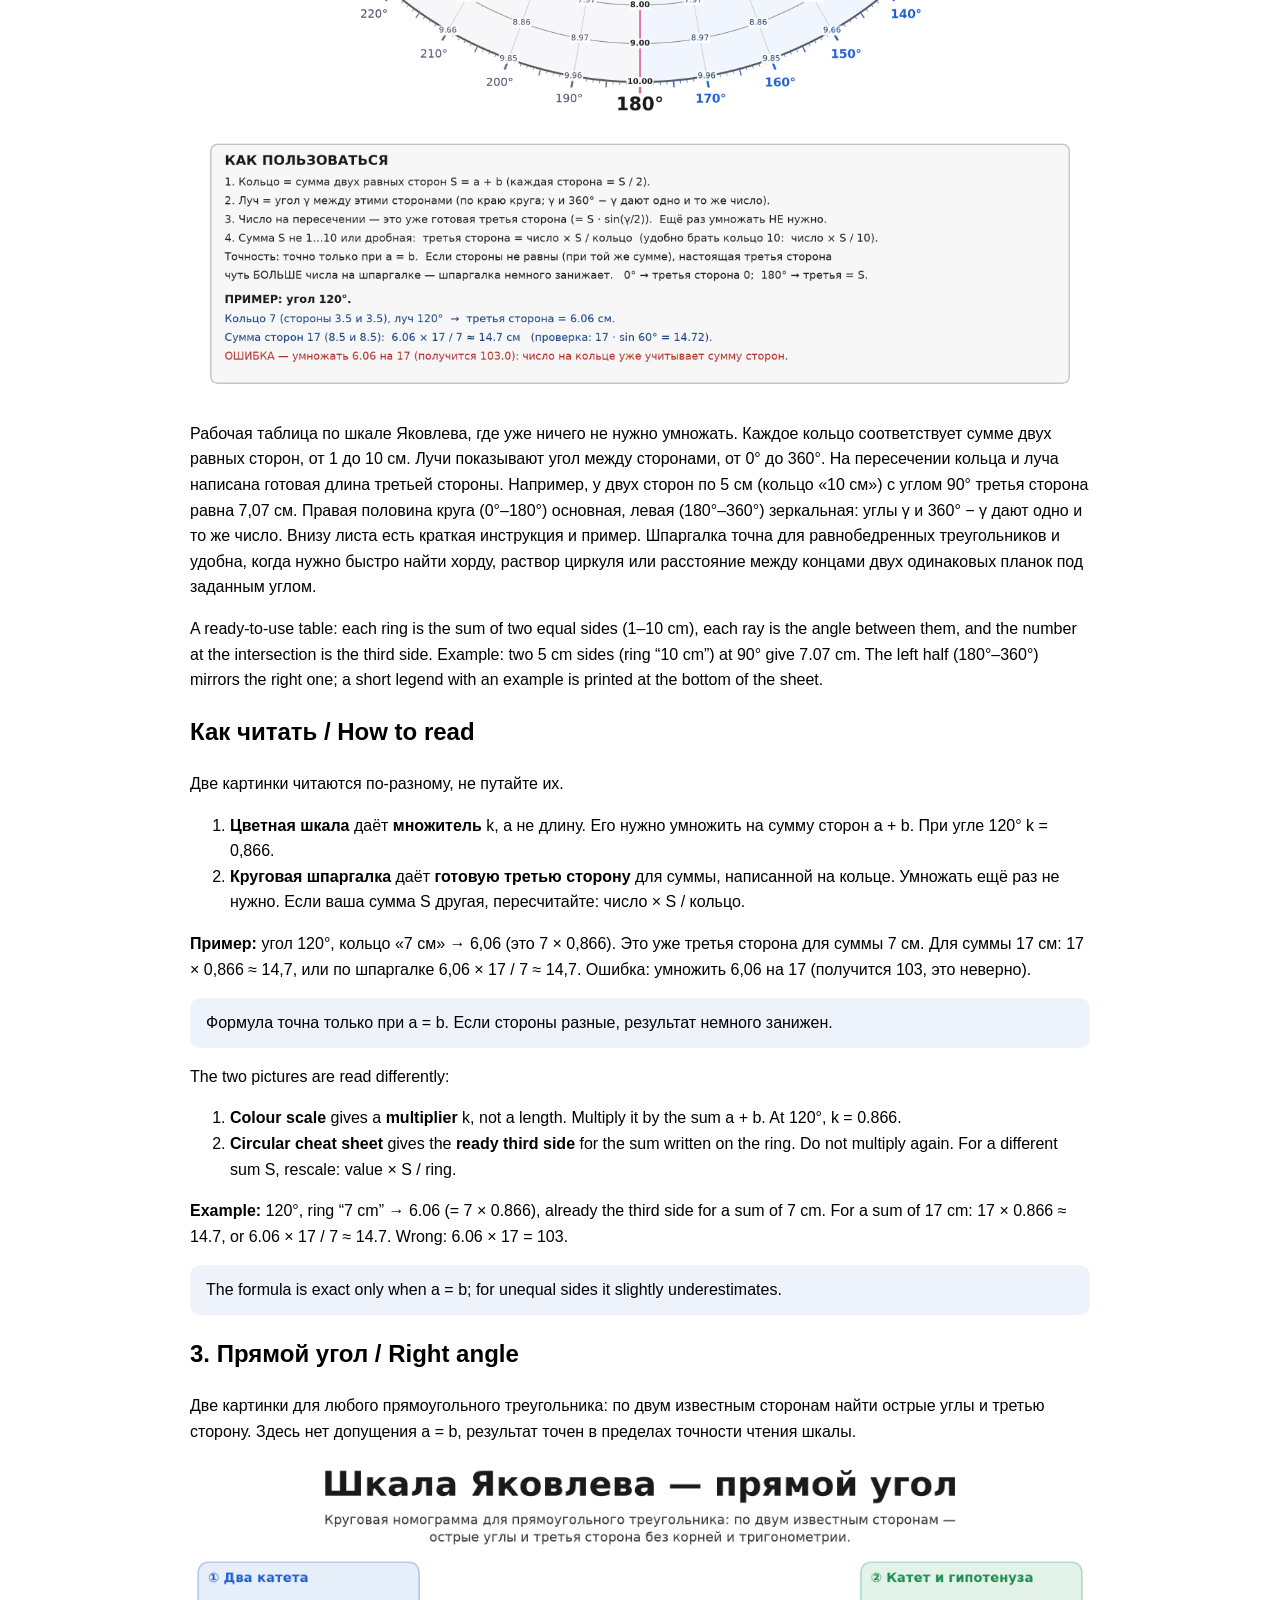
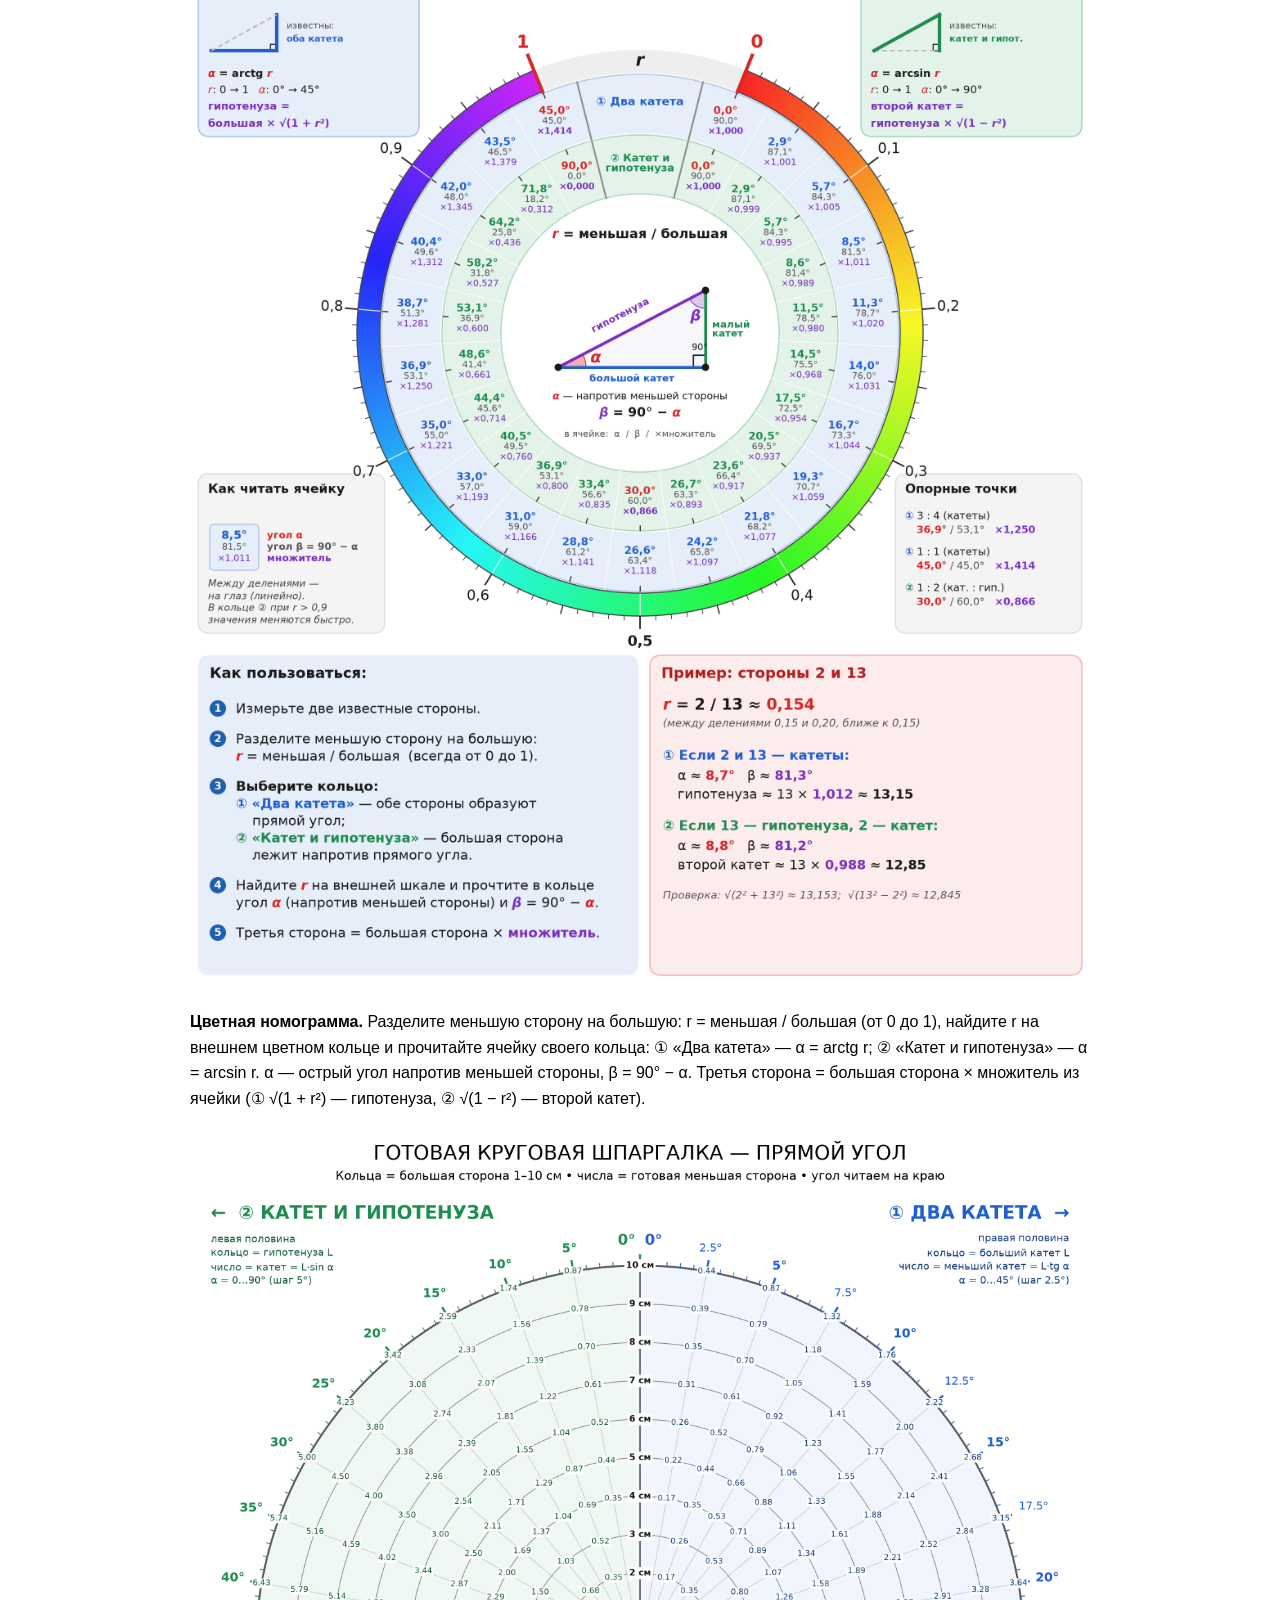
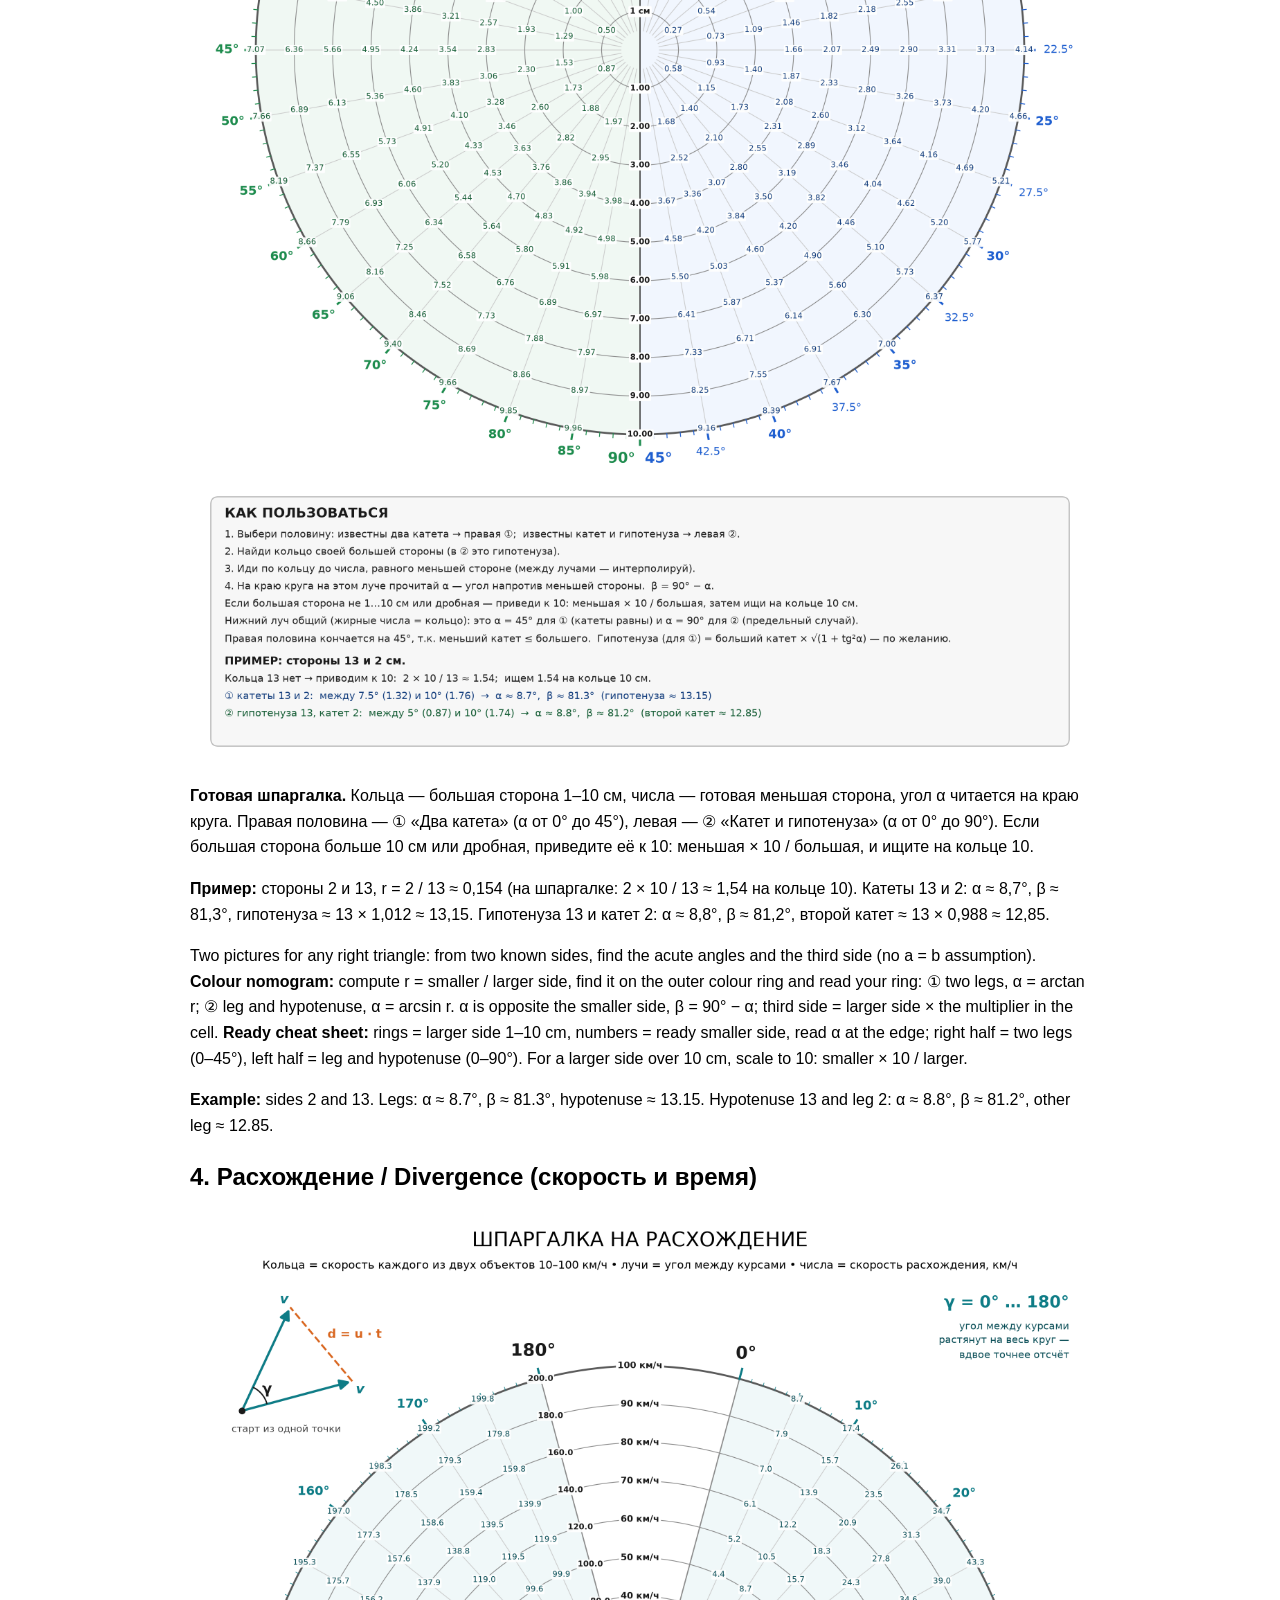
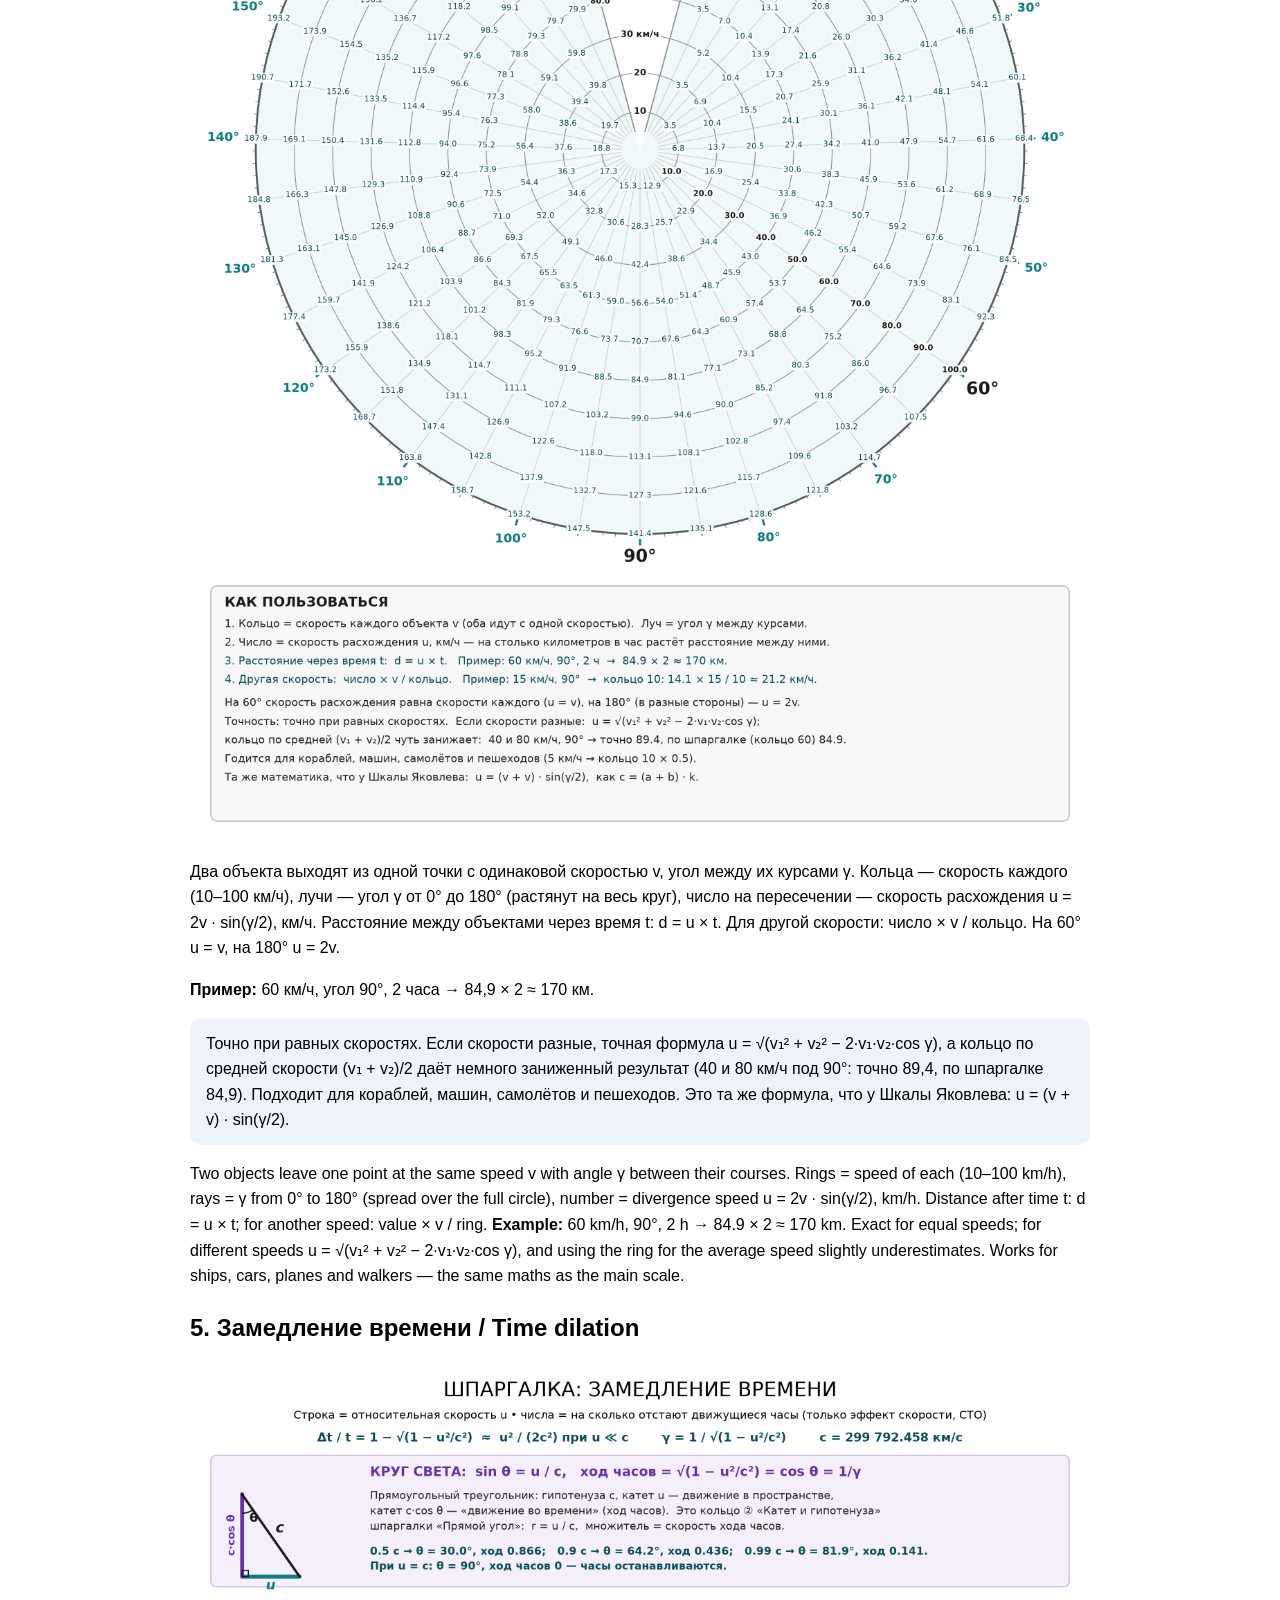
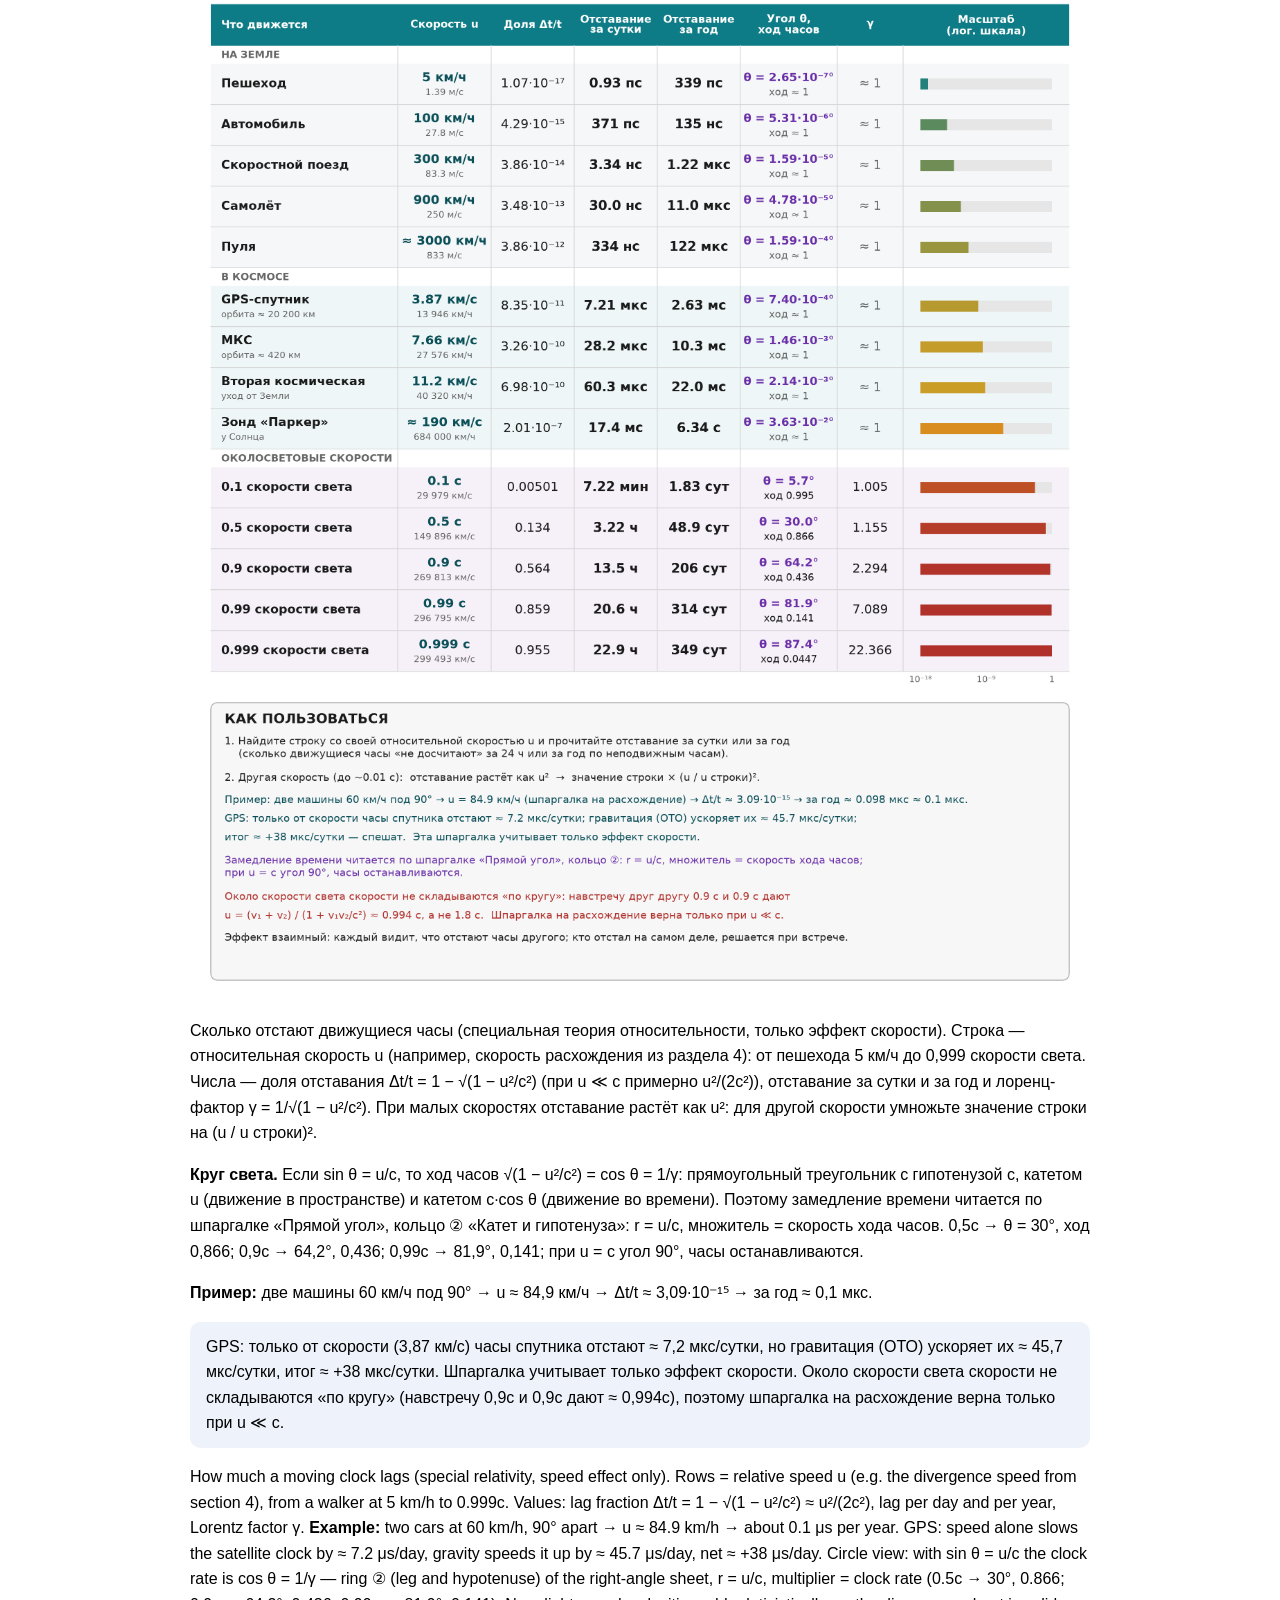
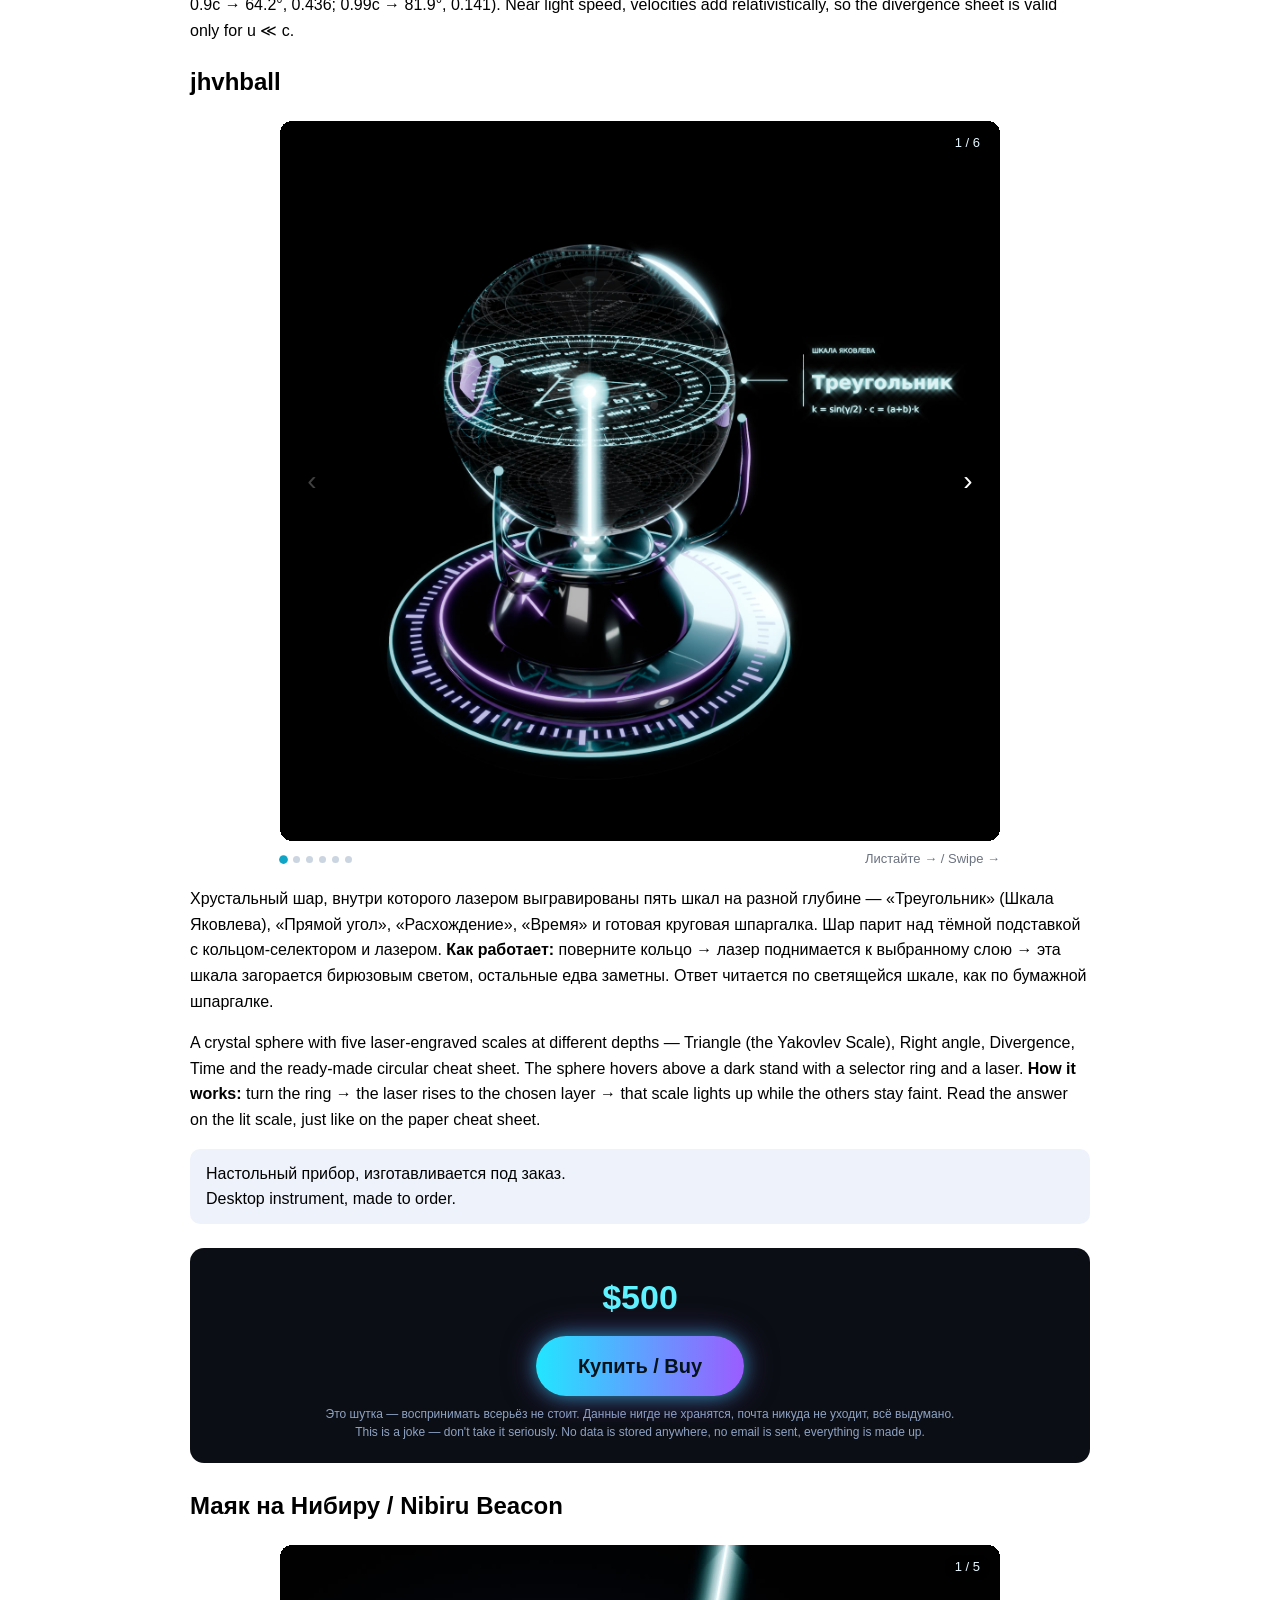
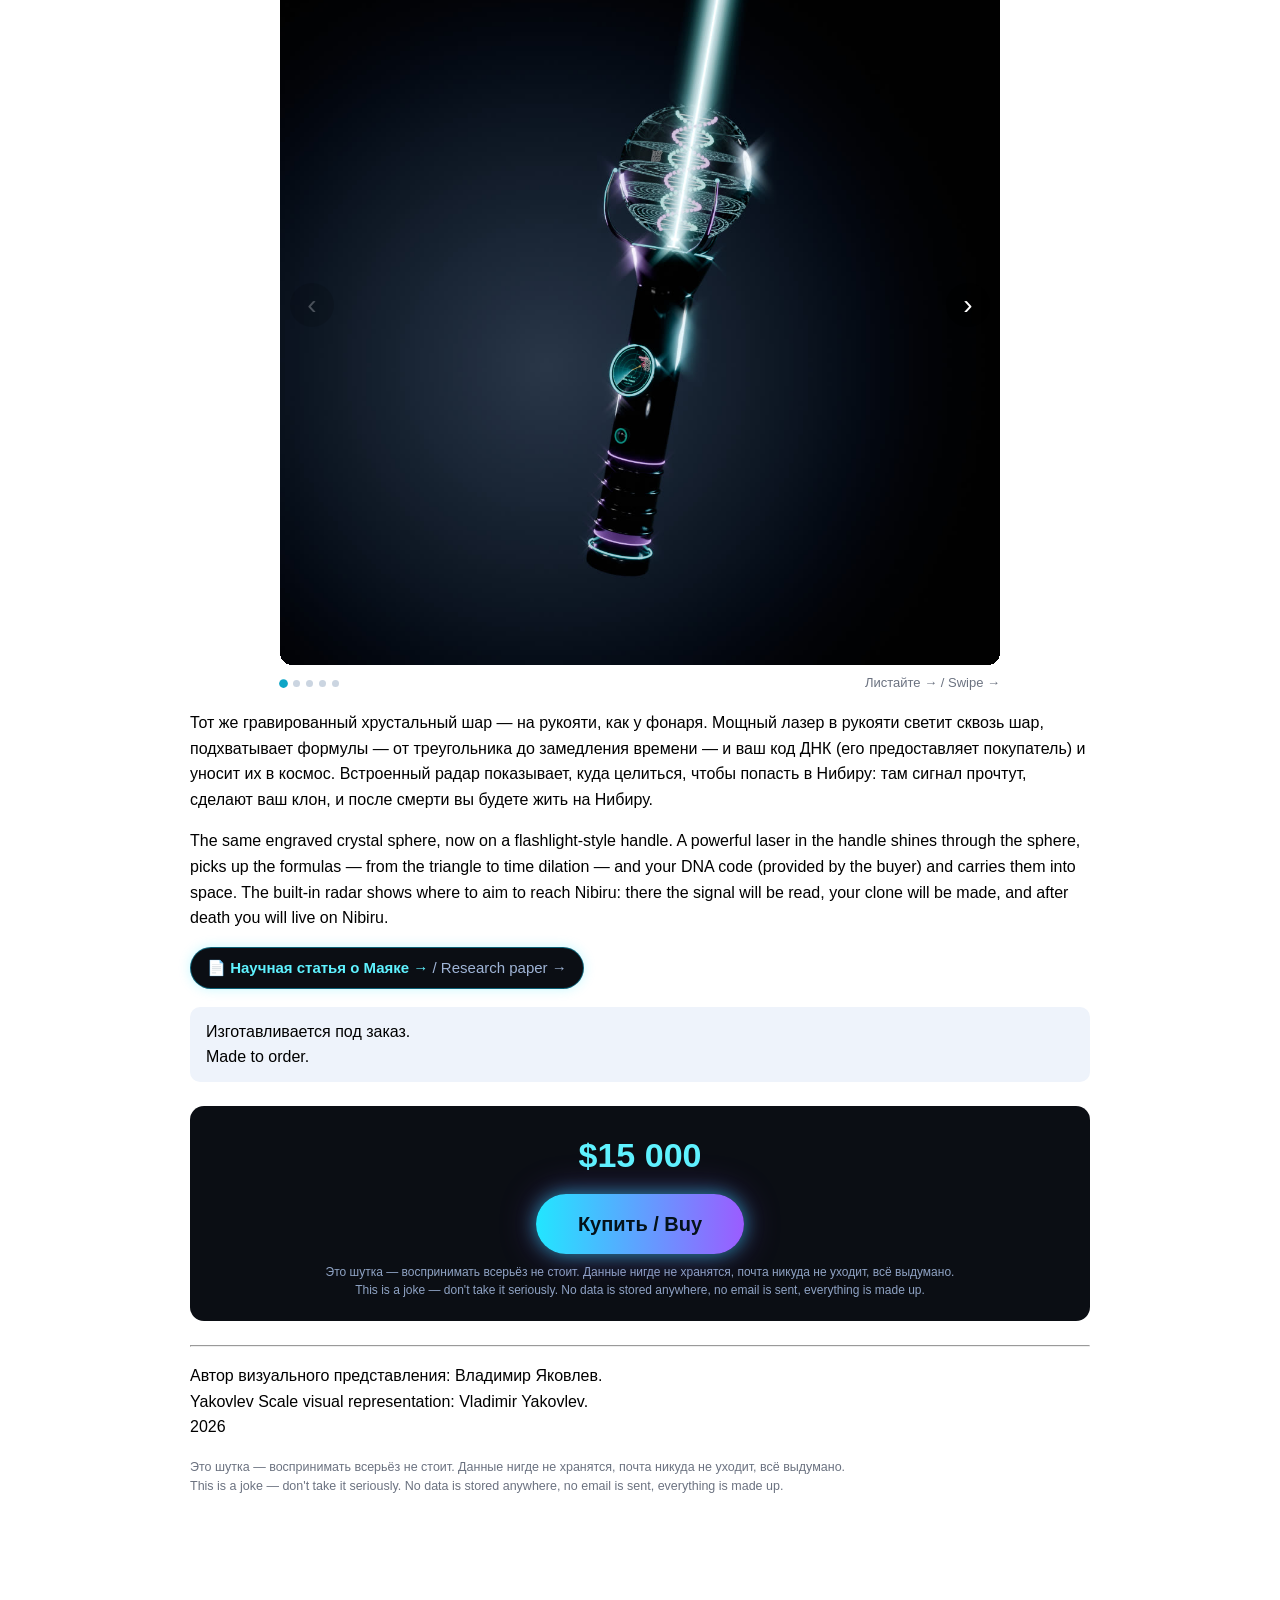
==== commit 54e52b2b: "Дисклеймер «Это шутка» (RU+EN) на всех страницах: плашка вверху, строка в подвале, рядом с ценой/кно" ====
--- a/index.html
+++ b/index.html
@@ -401,11 +401,33 @@
         margin: -8px -20px 4px 4px;
       }
     }
+    /* Дисклеймер «это шутка» / joke disclaimer */
+    .joke-note {
+      background:#fff8e6;border:1px solid #f0d9a6;color:#5b4a1f;
+      border-radius: 10px;
+      padding: 7px 12px;
+      margin: 0 0 14px;
+      font: 13px/1.45 Arial, Helvetica, sans-serif;
+    }
+    .joke-note span[lang="en"] { opacity: .85; }
+    .joke-foot {
+      color:#6b7280;
+      font: 12.5px/1.5 Arial, Helvetica, sans-serif;
+      margin: 18px 0 0;
+      padding-right: 56px; /* keep clear of the music button */
+    }
+    .joke-near {
+      color:#8fa3c4;
+      font: 12px/1.45 Arial, Helvetica, sans-serif;
+      margin-top: 10px;
+    }
+    body { padding-bottom: 84px; }
   </style>
 </head>
 
 <body>
 
+<div class="joke-note" role="note"><span aria-hidden="true">😉</span> Это шутка — воспринимать всерьёз не стоит. Данные нигде не хранятся, почта никуда не уходит, всё выдумано. <span lang="en">This is a joke — don't take it seriously. No data is stored anywhere, no email is sent, everything is made up.</span></div>
 <h1>Шкала Яковлева</h1>
 <a class="alien-deco" id="alien" href="images/alien/alien-full.jpg?v=1" target="_blank" aria-label="Готовая круговая шпаргалка — открыть целиком / Ready-made circular cheat sheet — open full size">
   <picture>
@@ -756,6 +778,7 @@
   <div class="crystal-price"><a href="nibiru.html">$500</a></div>
   <a class="buy-btn" href="nibiru.html">Купить / Buy<span class="buy-badge" id="buy-badge" hidden></span></a>
   <div class="buy-count" id="buy-count" hidden></div>
+  <div class="joke-near">Это шутка — воспринимать всерьёз не стоит. Данные нигде не хранятся, почта никуда не уходит, всё выдумано.<br><span lang="en">This is a joke — don't take it seriously. No data is stored anywhere, no email is sent, everything is made up.</span></div>
 </div>
 
 <script>
@@ -961,6 +984,7 @@
   <div class="crystal-price"><a href="nibiru.html?item=beacon">$15 000</a></div>
   <a class="buy-btn" href="nibiru.html?item=beacon">Купить / Buy<span class="buy-badge" id="beacon-badge" hidden></span></a>
   <div class="buy-count" id="beacon-count" hidden></div>
+  <div class="joke-near">Это шутка — воспринимать всерьёз не стоит. Данные нигде не хранятся, почта никуда не уходит, всё выдумано.<br><span lang="en">This is a joke — don't take it seriously. No data is stored anywhere, no email is sent, everything is made up.</span></div>
 </div>
 
 <script>syOrders('beacon-orders', 'beacon-badge', 'beacon-count');</script>
@@ -1078,6 +1102,7 @@
 Yakovlev Scale visual representation: Vladimir Yakovlev.<br>
 2026
 </p>
+<div class="joke-foot" role="note">Это шутка — воспринимать всерьёз не стоит. Данные нигде не хранятся, почта никуда не уходит, всё выдумано.<br><span lang="en">This is a joke — don't take it seriously. No data is stored anywhere, no email is sent, everything is made up.</span></div>
 
 <button type="button" class="bg-music" id="bg-music" aria-pressed="false" aria-label="Включить музыку / Play music" hidden>🔇</button>
 <audio id="bg-audio" src="media/space-ambient.mp3" loop preload="none"></audio>
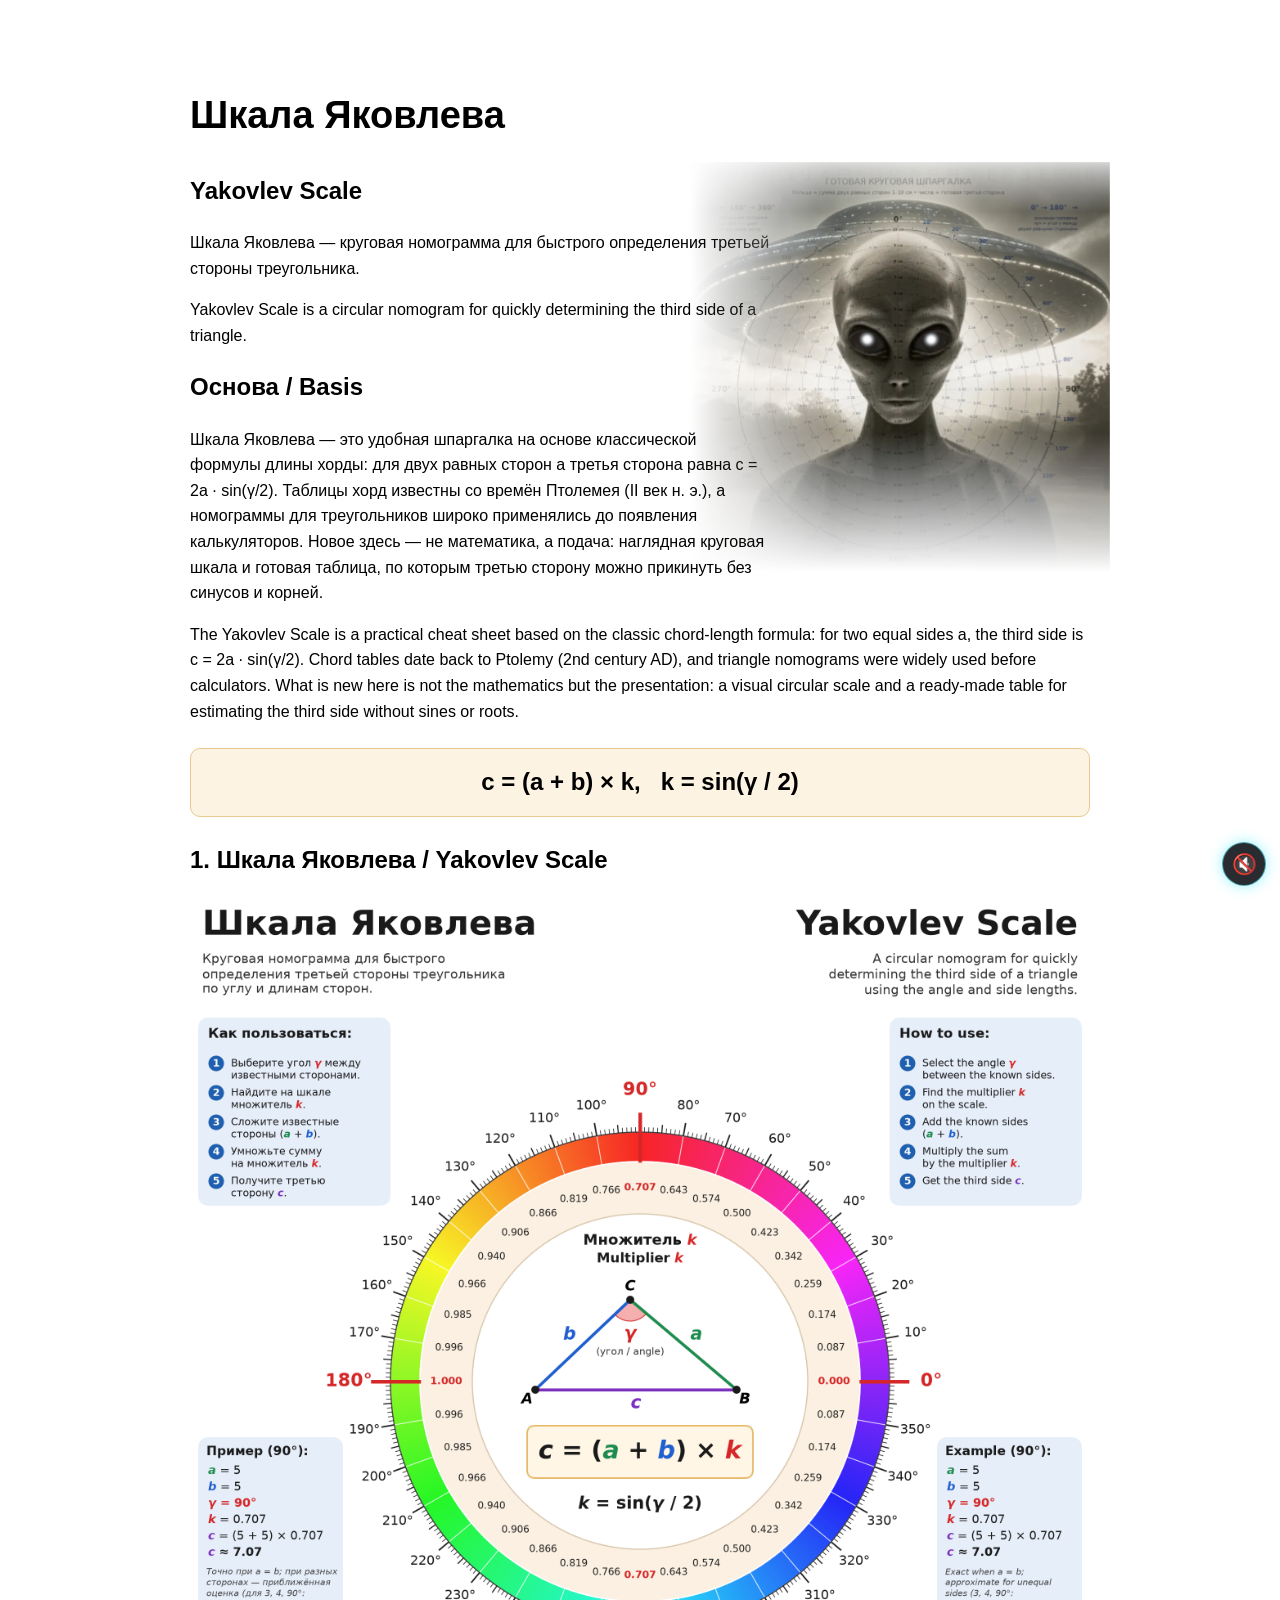
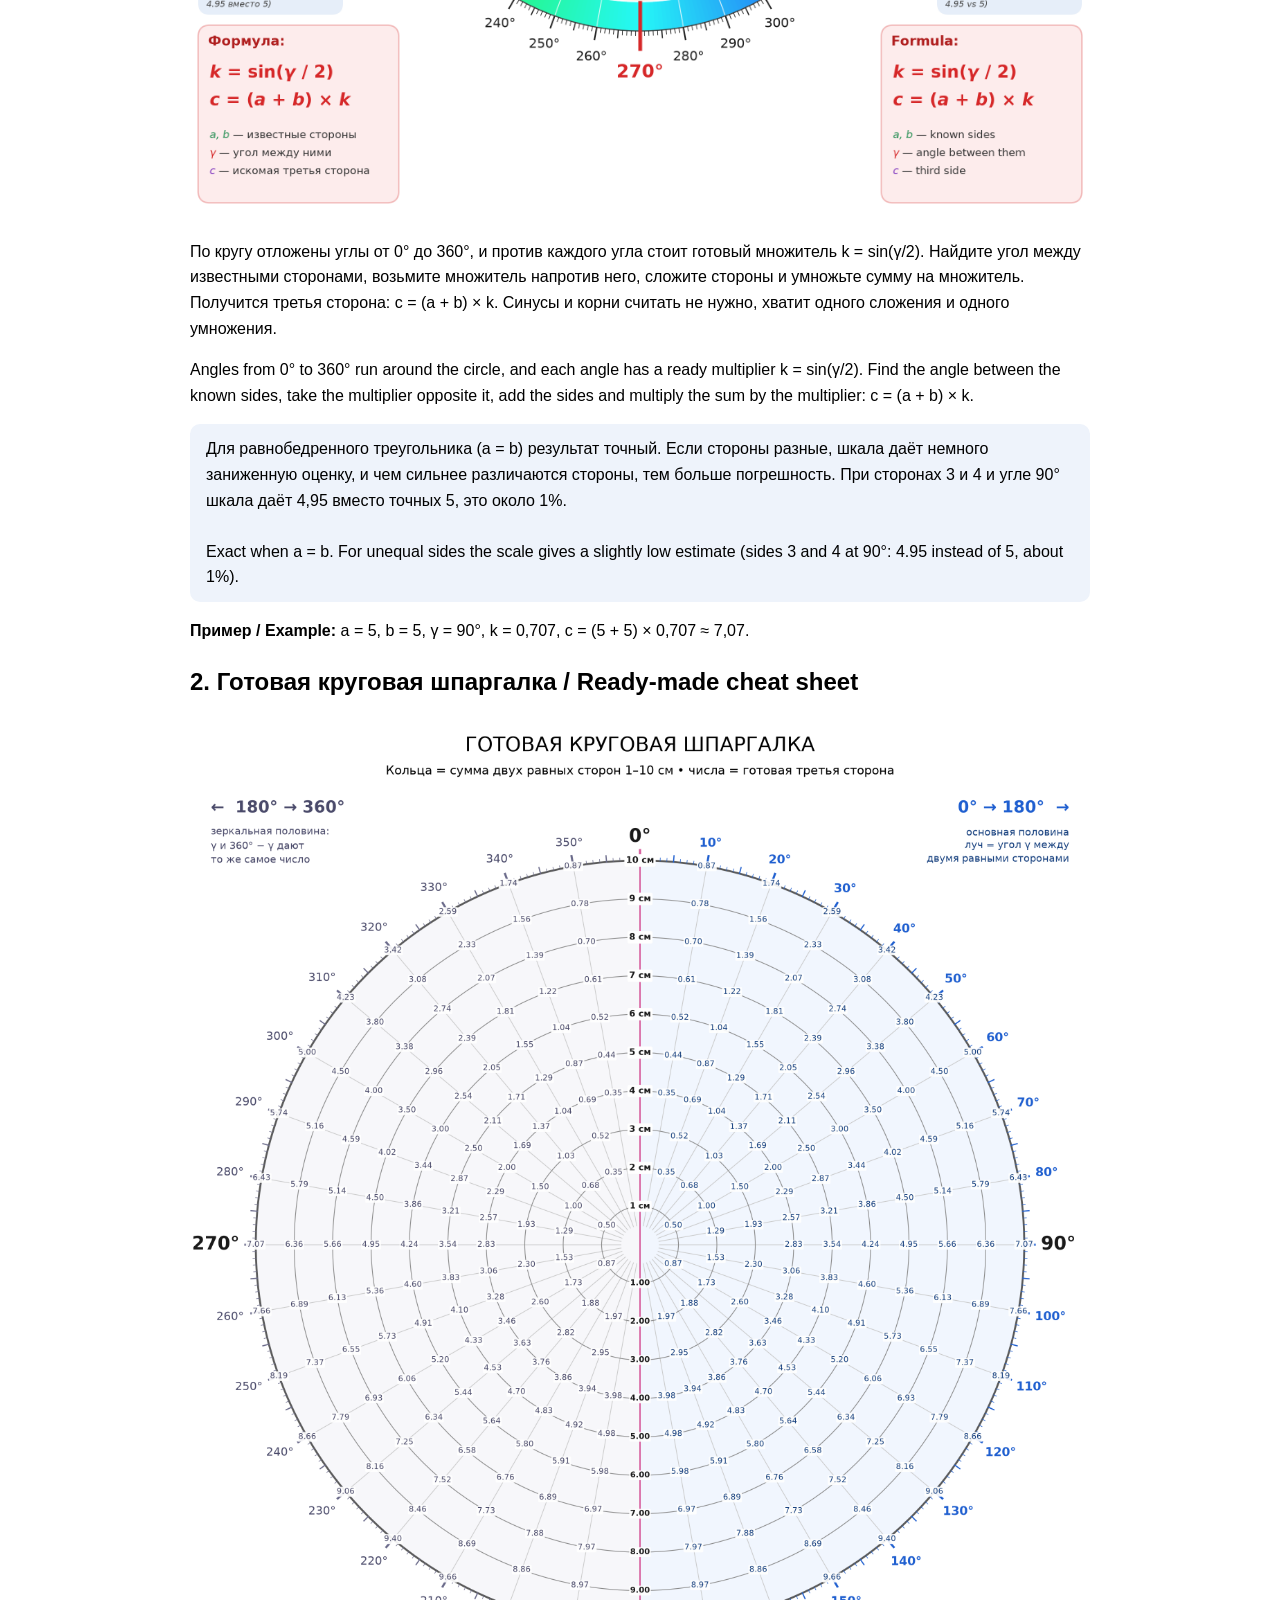
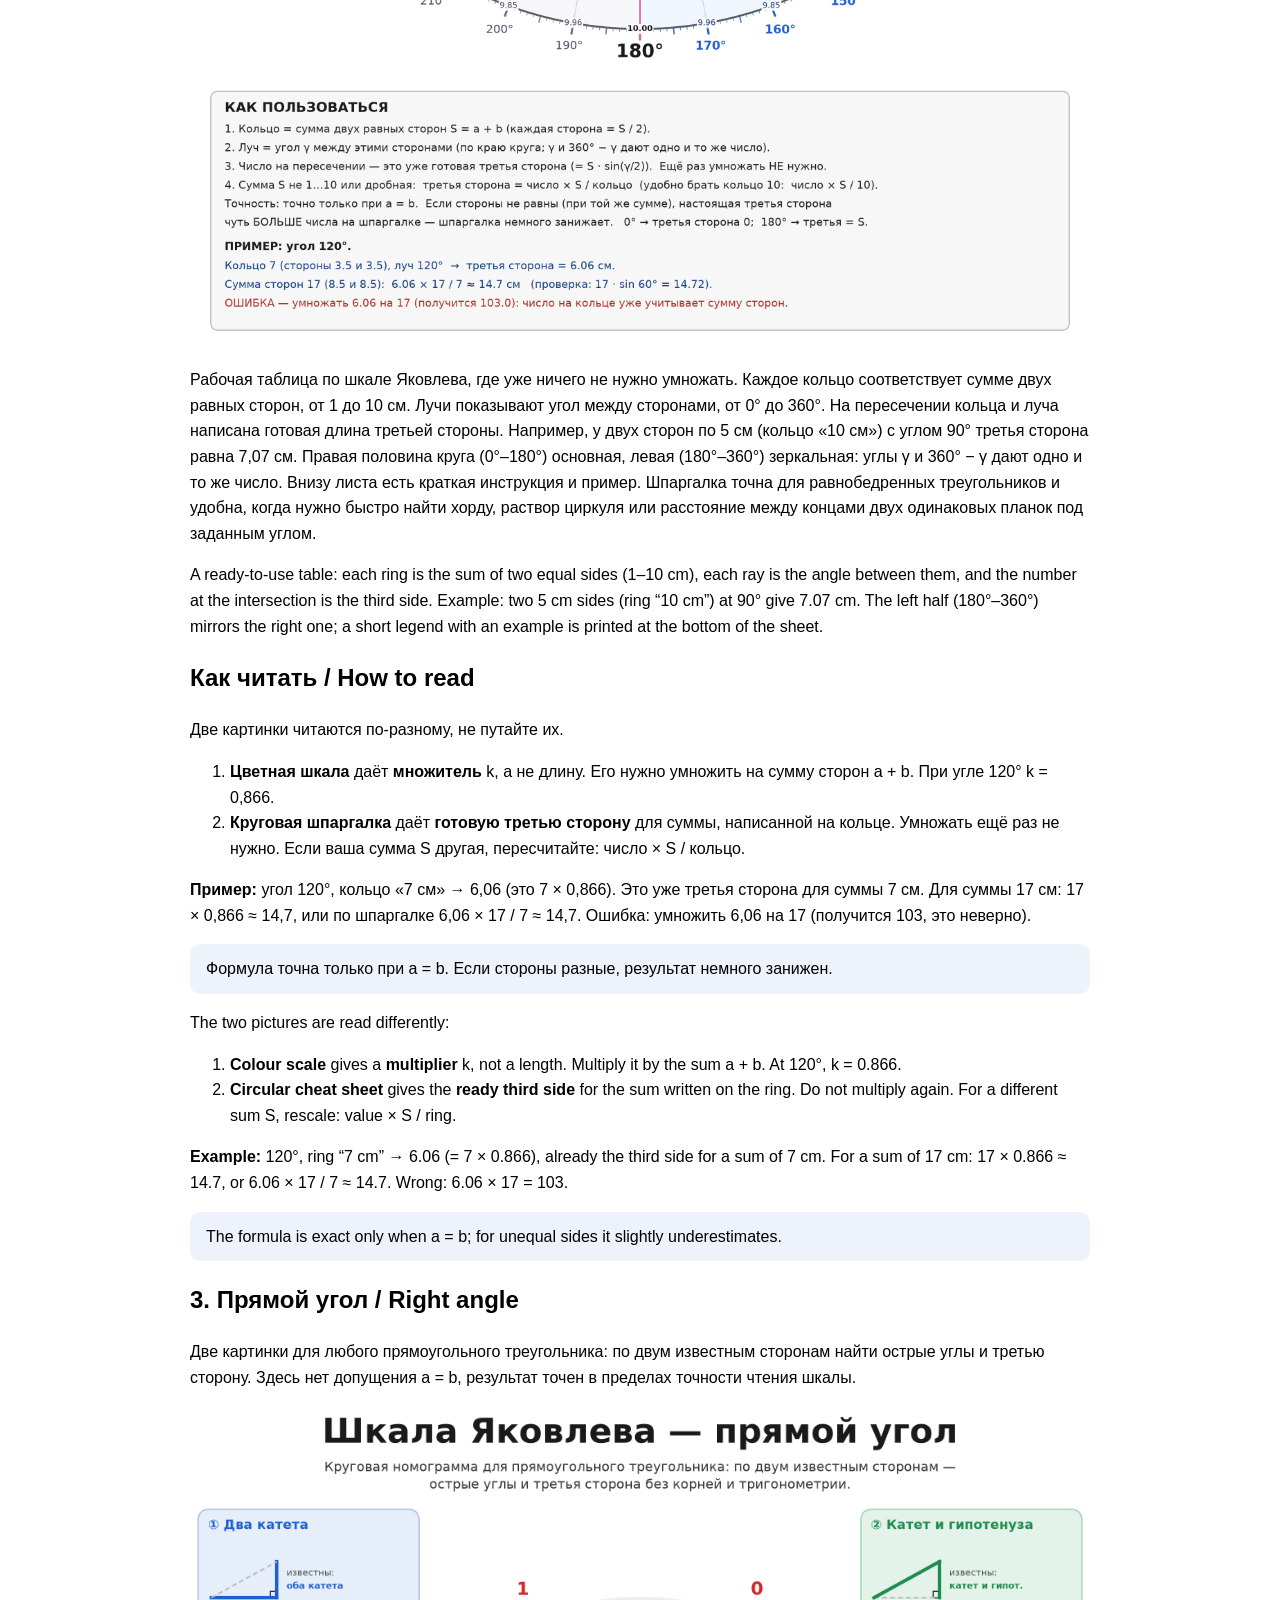
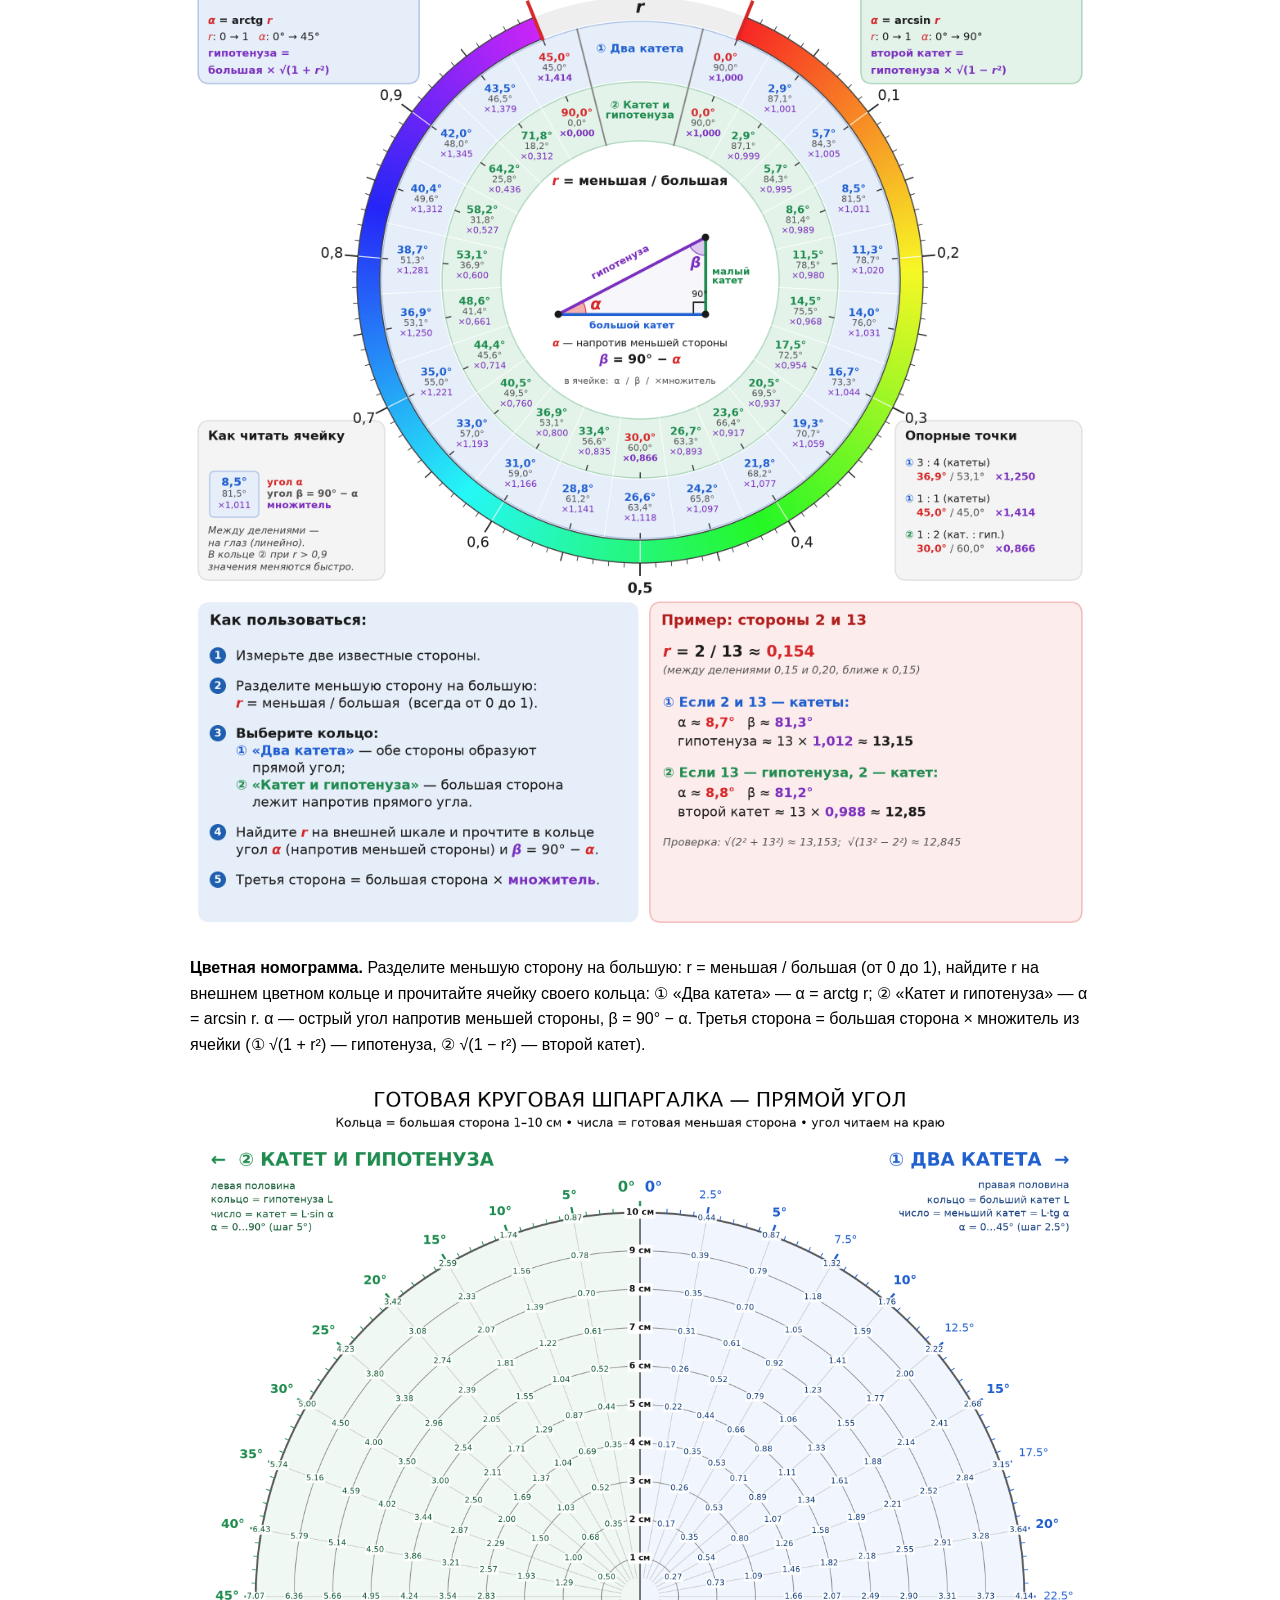
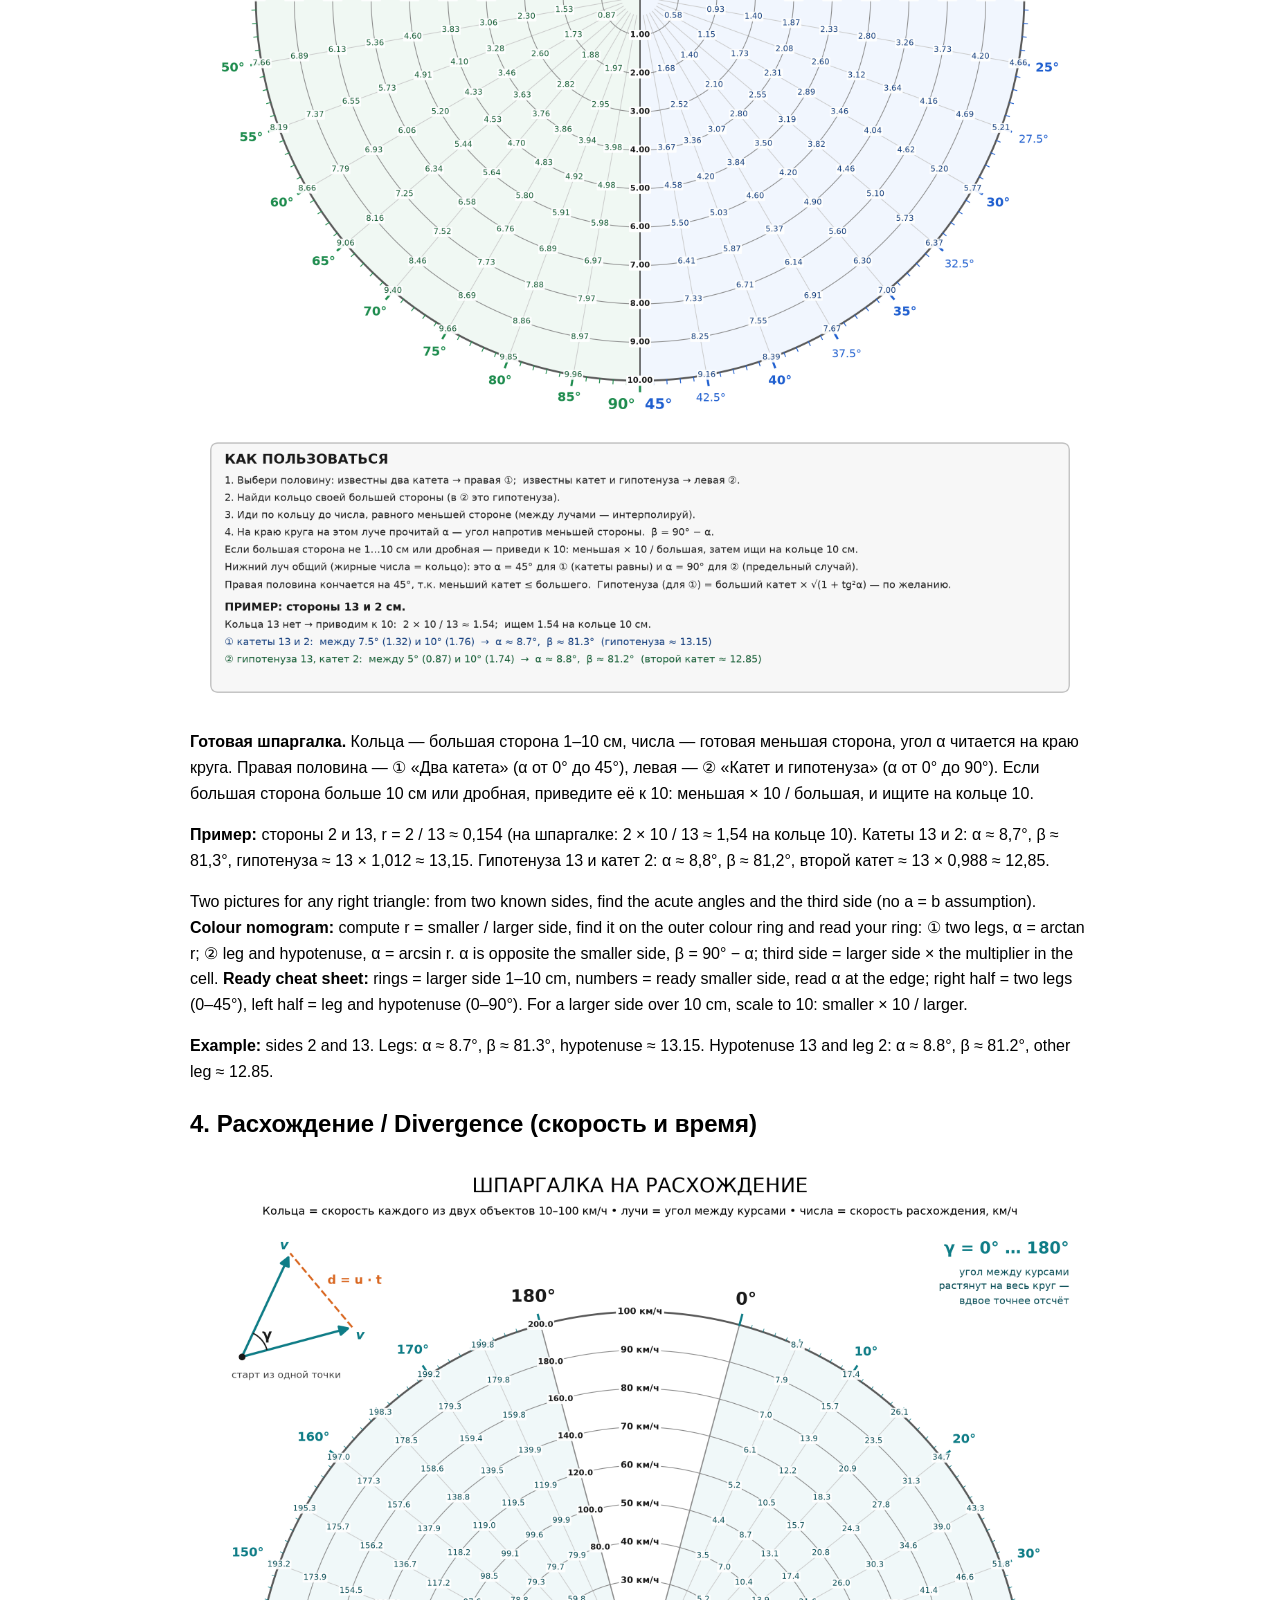
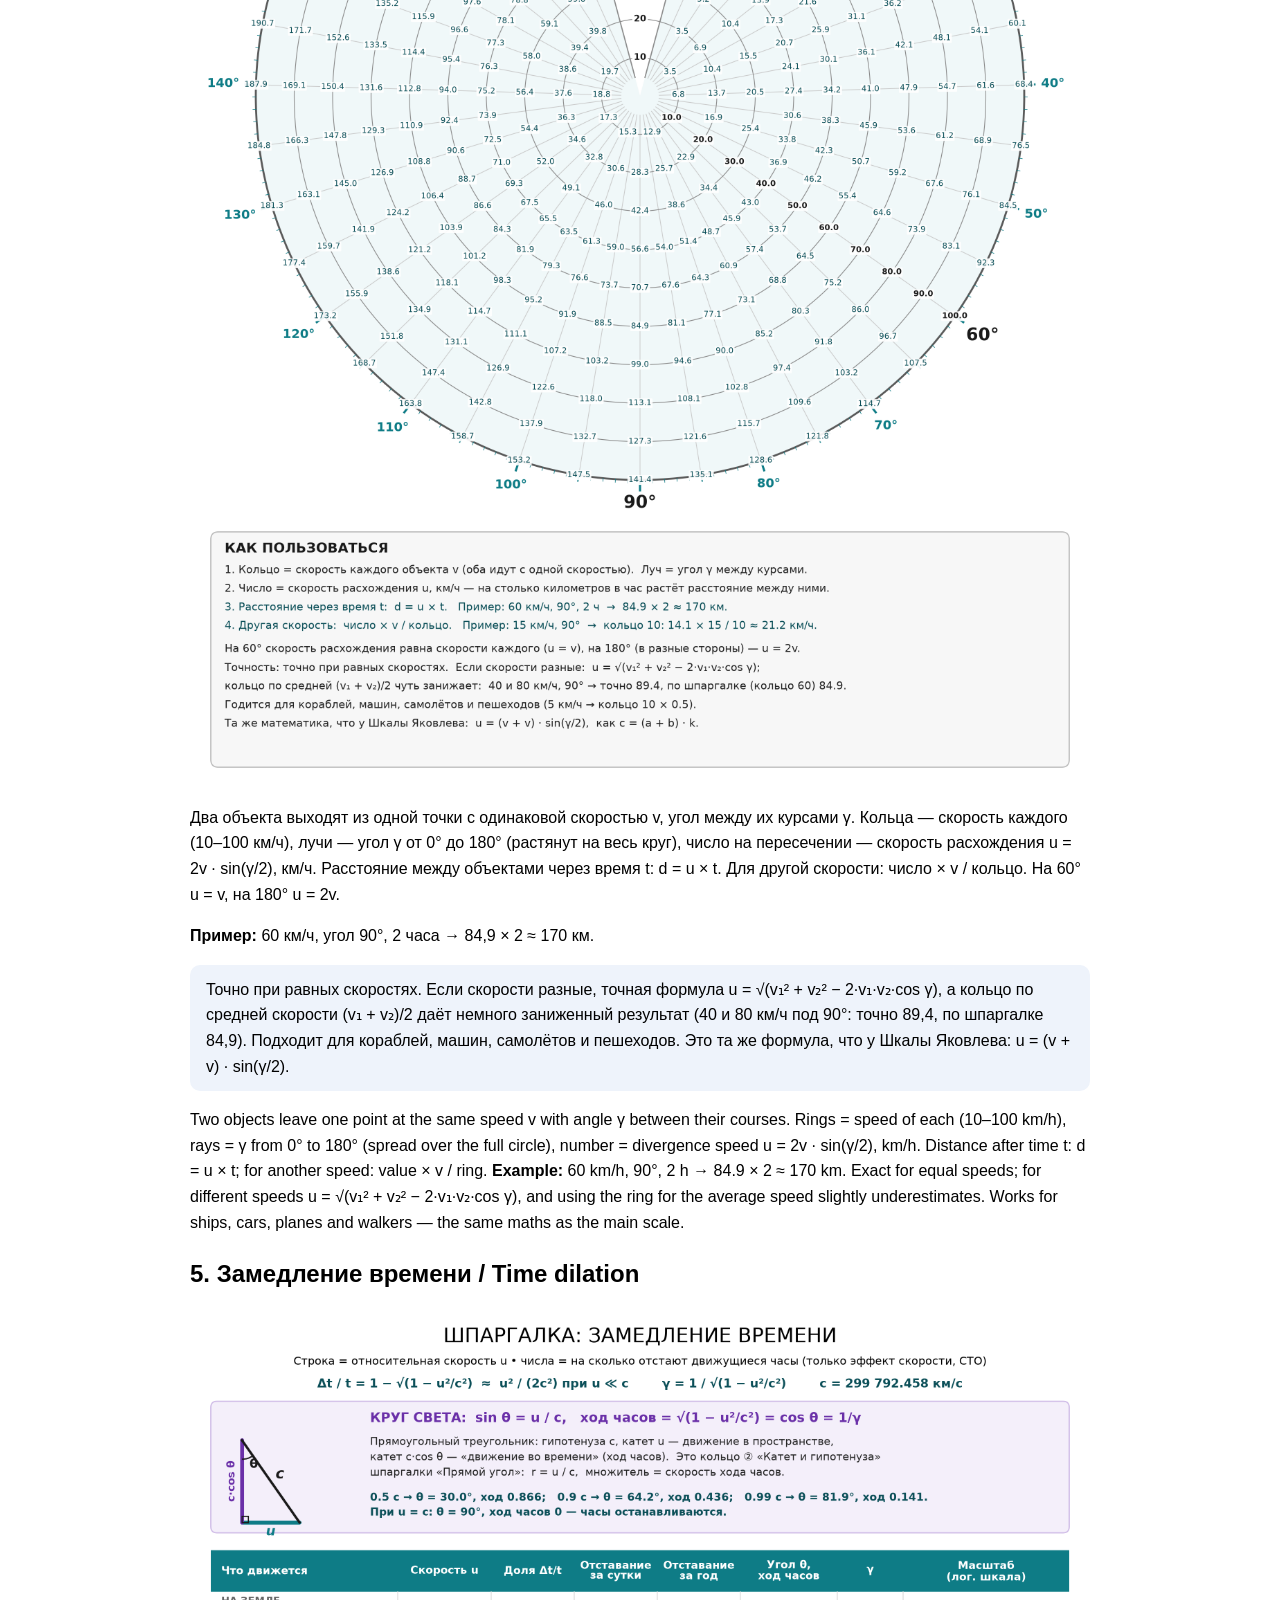
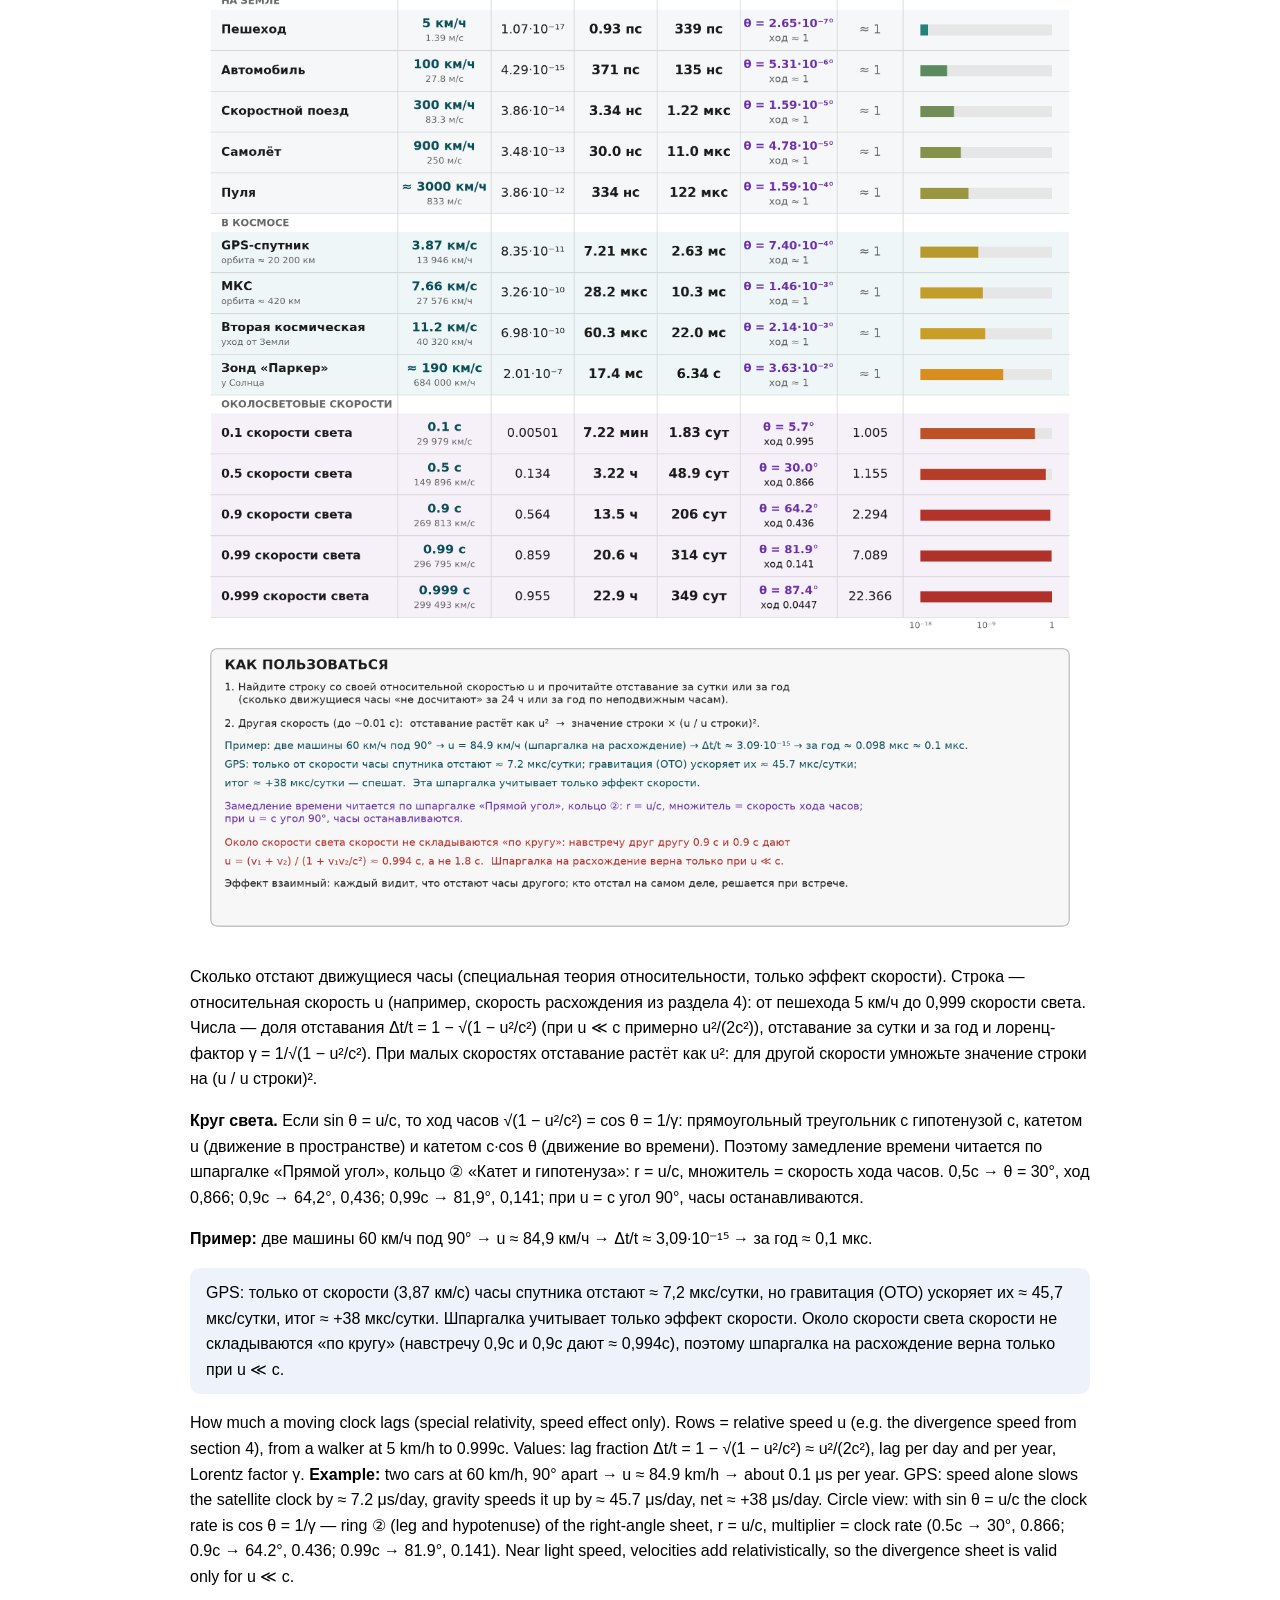
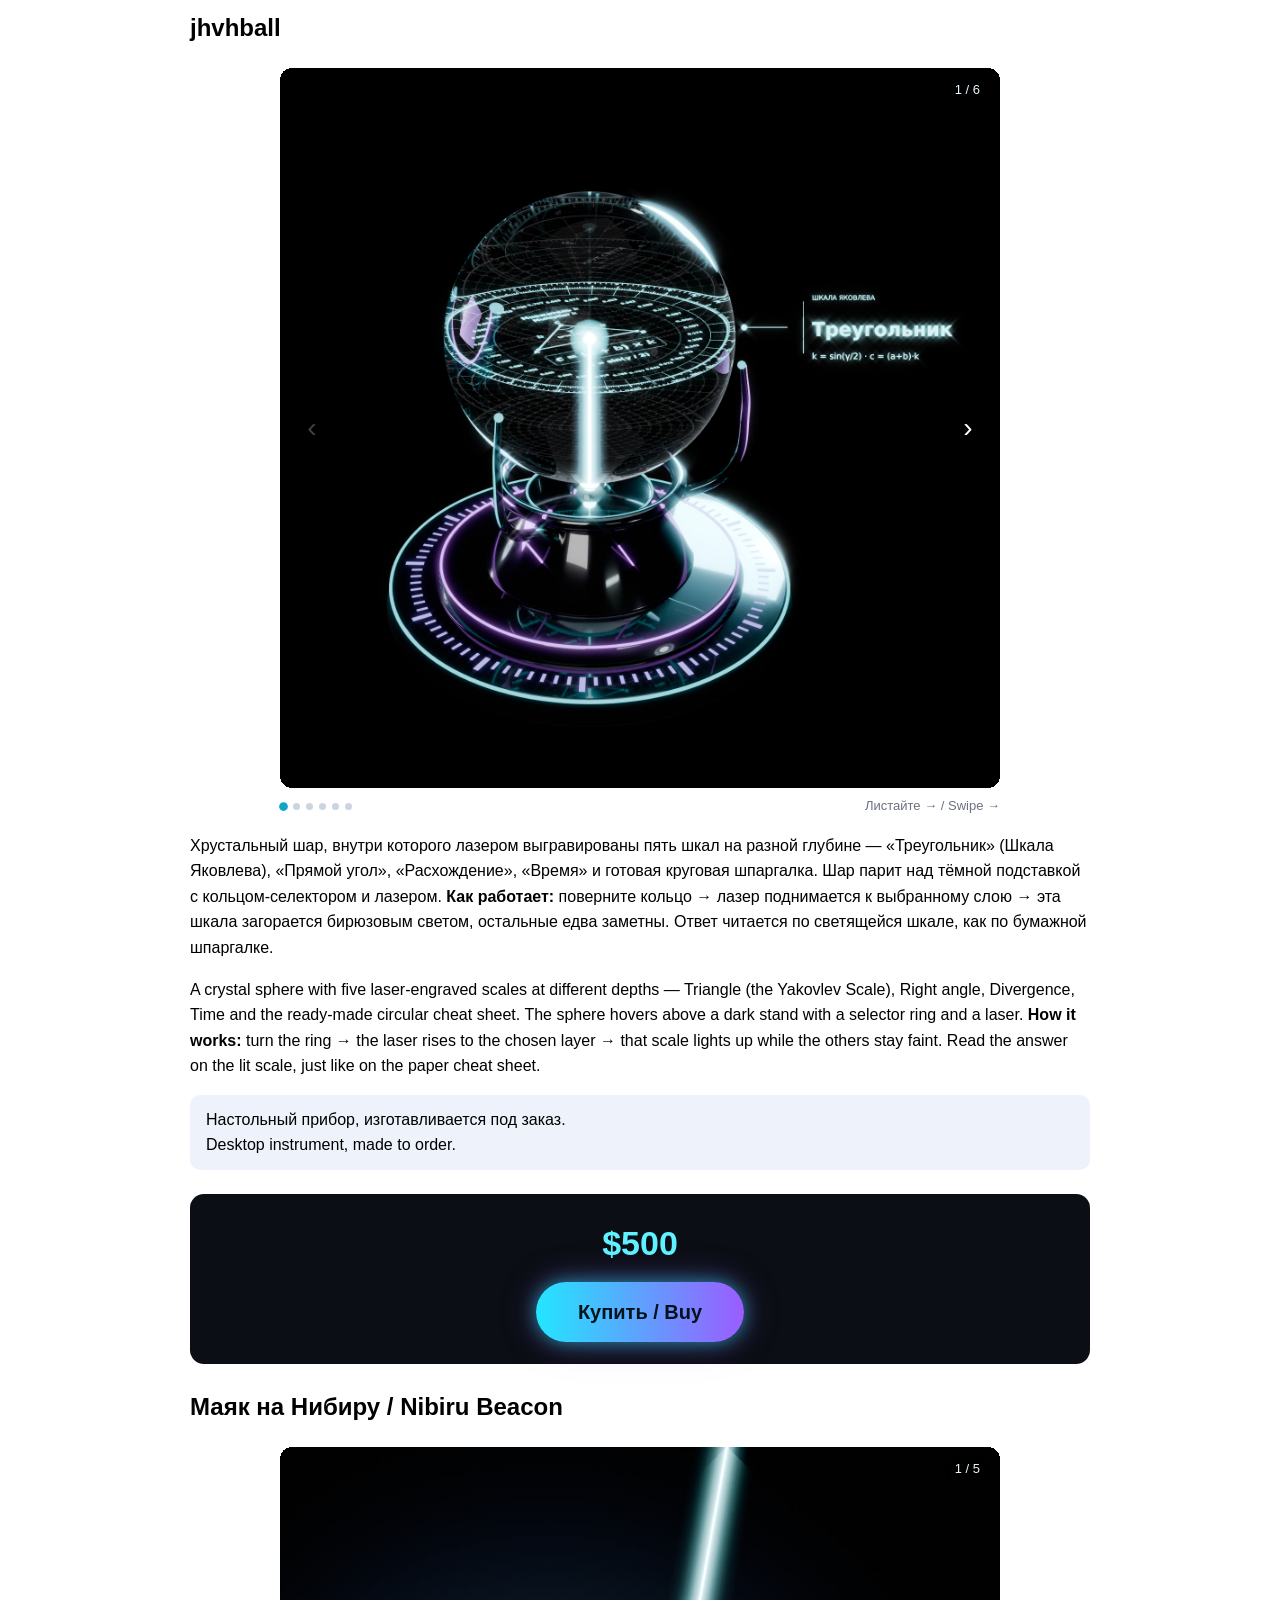
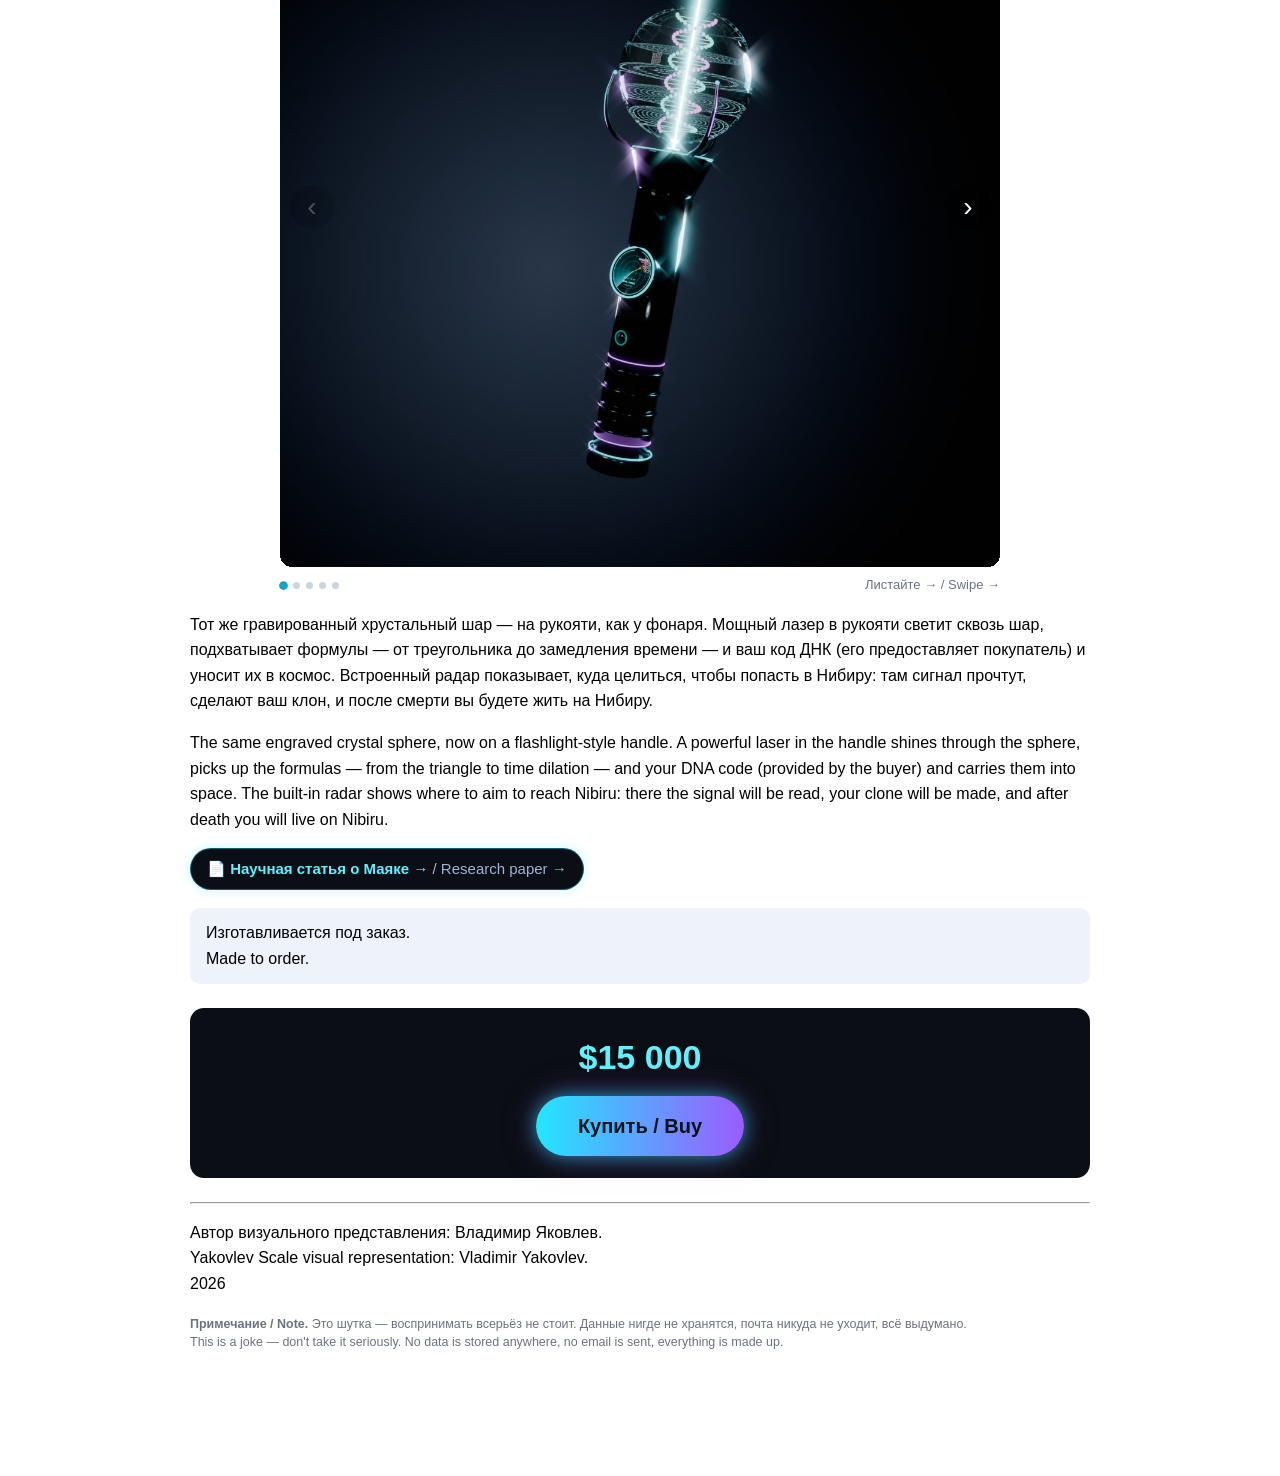
==== commit a0bcea11: "Дисклеймер «Это шутка»: убран сверху и у кнопок; остаётся одним примечанием (RU+EN) внизу каждой стр" ====
--- a/index.html
+++ b/index.html
@@ -402,32 +402,18 @@
       }
     }
     /* Дисклеймер «это шутка» / joke disclaimer */
-    .joke-note {
-      background:#fff8e6;border:1px solid #f0d9a6;color:#5b4a1f;
-      border-radius: 10px;
-      padding: 7px 12px;
-      margin: 0 0 14px;
-      font: 13px/1.45 Arial, Helvetica, sans-serif;
-    }
-    .joke-note span[lang="en"] { opacity: .85; }
     .joke-foot {
       color:#6b7280;
       font: 12.5px/1.5 Arial, Helvetica, sans-serif;
       margin: 18px 0 0;
       padding-right: 56px; /* keep clear of the music button */
     }
-    .joke-near {
-      color:#8fa3c4;
-      font: 12px/1.45 Arial, Helvetica, sans-serif;
-      margin-top: 10px;
-    }
     body { padding-bottom: 84px; }
   </style>
 </head>
 
 <body>
 
-<div class="joke-note" role="note"><span aria-hidden="true">😉</span> Это шутка — воспринимать всерьёз не стоит. Данные нигде не хранятся, почта никуда не уходит, всё выдумано. <span lang="en">This is a joke — don't take it seriously. No data is stored anywhere, no email is sent, everything is made up.</span></div>
 <h1>Шкала Яковлева</h1>
 <a class="alien-deco" id="alien" href="images/alien/alien-full.jpg?v=1" target="_blank" aria-label="Готовая круговая шпаргалка — открыть целиком / Ready-made circular cheat sheet — open full size">
   <picture>
@@ -778,7 +764,6 @@
   <div class="crystal-price"><a href="nibiru.html">$500</a></div>
   <a class="buy-btn" href="nibiru.html">Купить / Buy<span class="buy-badge" id="buy-badge" hidden></span></a>
   <div class="buy-count" id="buy-count" hidden></div>
-  <div class="joke-near">Это шутка — воспринимать всерьёз не стоит. Данные нигде не хранятся, почта никуда не уходит, всё выдумано.<br><span lang="en">This is a joke — don't take it seriously. No data is stored anywhere, no email is sent, everything is made up.</span></div>
 </div>
 
 <script>
@@ -984,7 +969,6 @@
   <div class="crystal-price"><a href="nibiru.html?item=beacon">$15 000</a></div>
   <a class="buy-btn" href="nibiru.html?item=beacon">Купить / Buy<span class="buy-badge" id="beacon-badge" hidden></span></a>
   <div class="buy-count" id="beacon-count" hidden></div>
-  <div class="joke-near">Это шутка — воспринимать всерьёз не стоит. Данные нигде не хранятся, почта никуда не уходит, всё выдумано.<br><span lang="en">This is a joke — don't take it seriously. No data is stored anywhere, no email is sent, everything is made up.</span></div>
 </div>
 
 <script>syOrders('beacon-orders', 'beacon-badge', 'beacon-count');</script>
@@ -1102,7 +1086,7 @@
 Yakovlev Scale visual representation: Vladimir Yakovlev.<br>
 2026
 </p>
-<div class="joke-foot" role="note">Это шутка — воспринимать всерьёз не стоит. Данные нигде не хранятся, почта никуда не уходит, всё выдумано.<br><span lang="en">This is a joke — don't take it seriously. No data is stored anywhere, no email is sent, everything is made up.</span></div>
+<div class="joke-foot" role="note"><b>Примечание / Note.</b> Это шутка — воспринимать всерьёз не стоит. Данные нигде не хранятся, почта никуда не уходит, всё выдумано.<br><span lang="en">This is a joke — don't take it seriously. No data is stored anywhere, no email is sent, everything is made up.</span></div>
 
 <button type="button" class="bg-music" id="bg-music" aria-pressed="false" aria-label="Включить музыку / Play music" hidden>🔇</button>
 <audio id="bg-audio" src="media/space-ambient.mp3" loop preload="none"></audio>
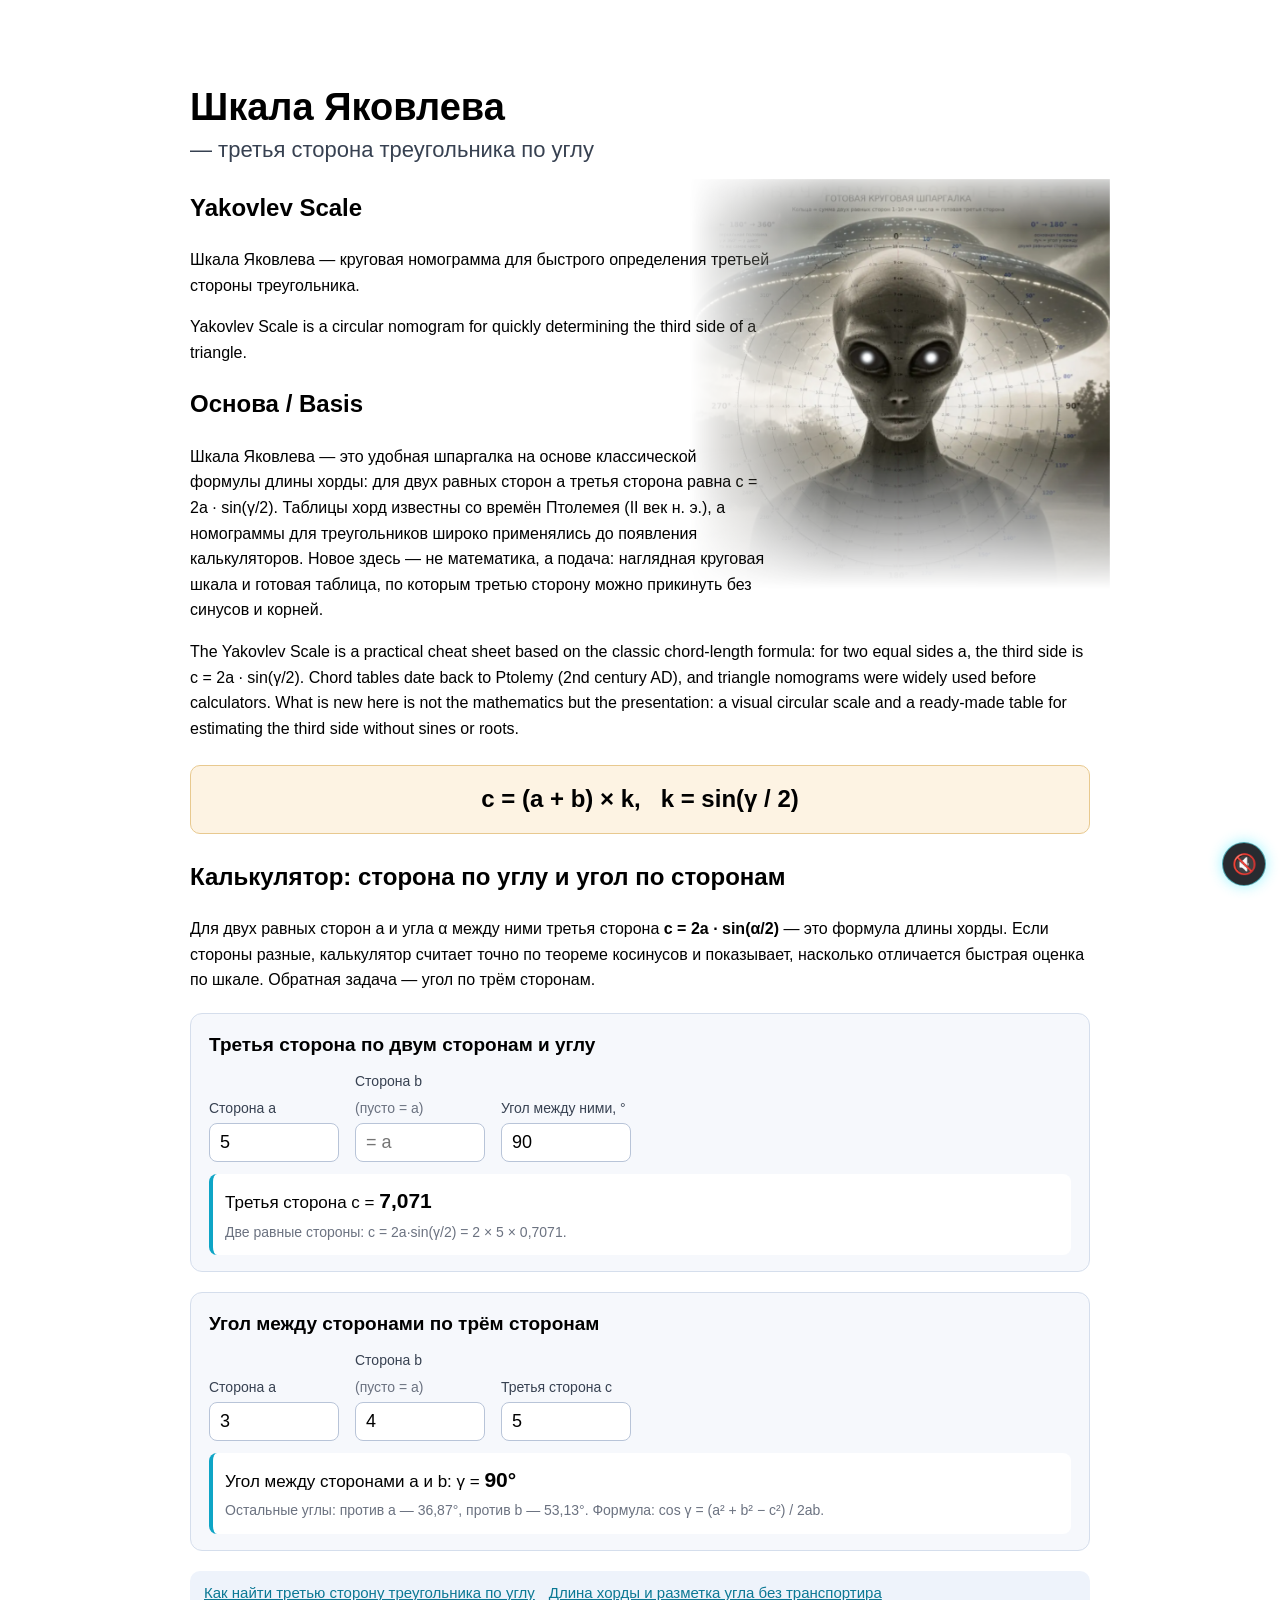
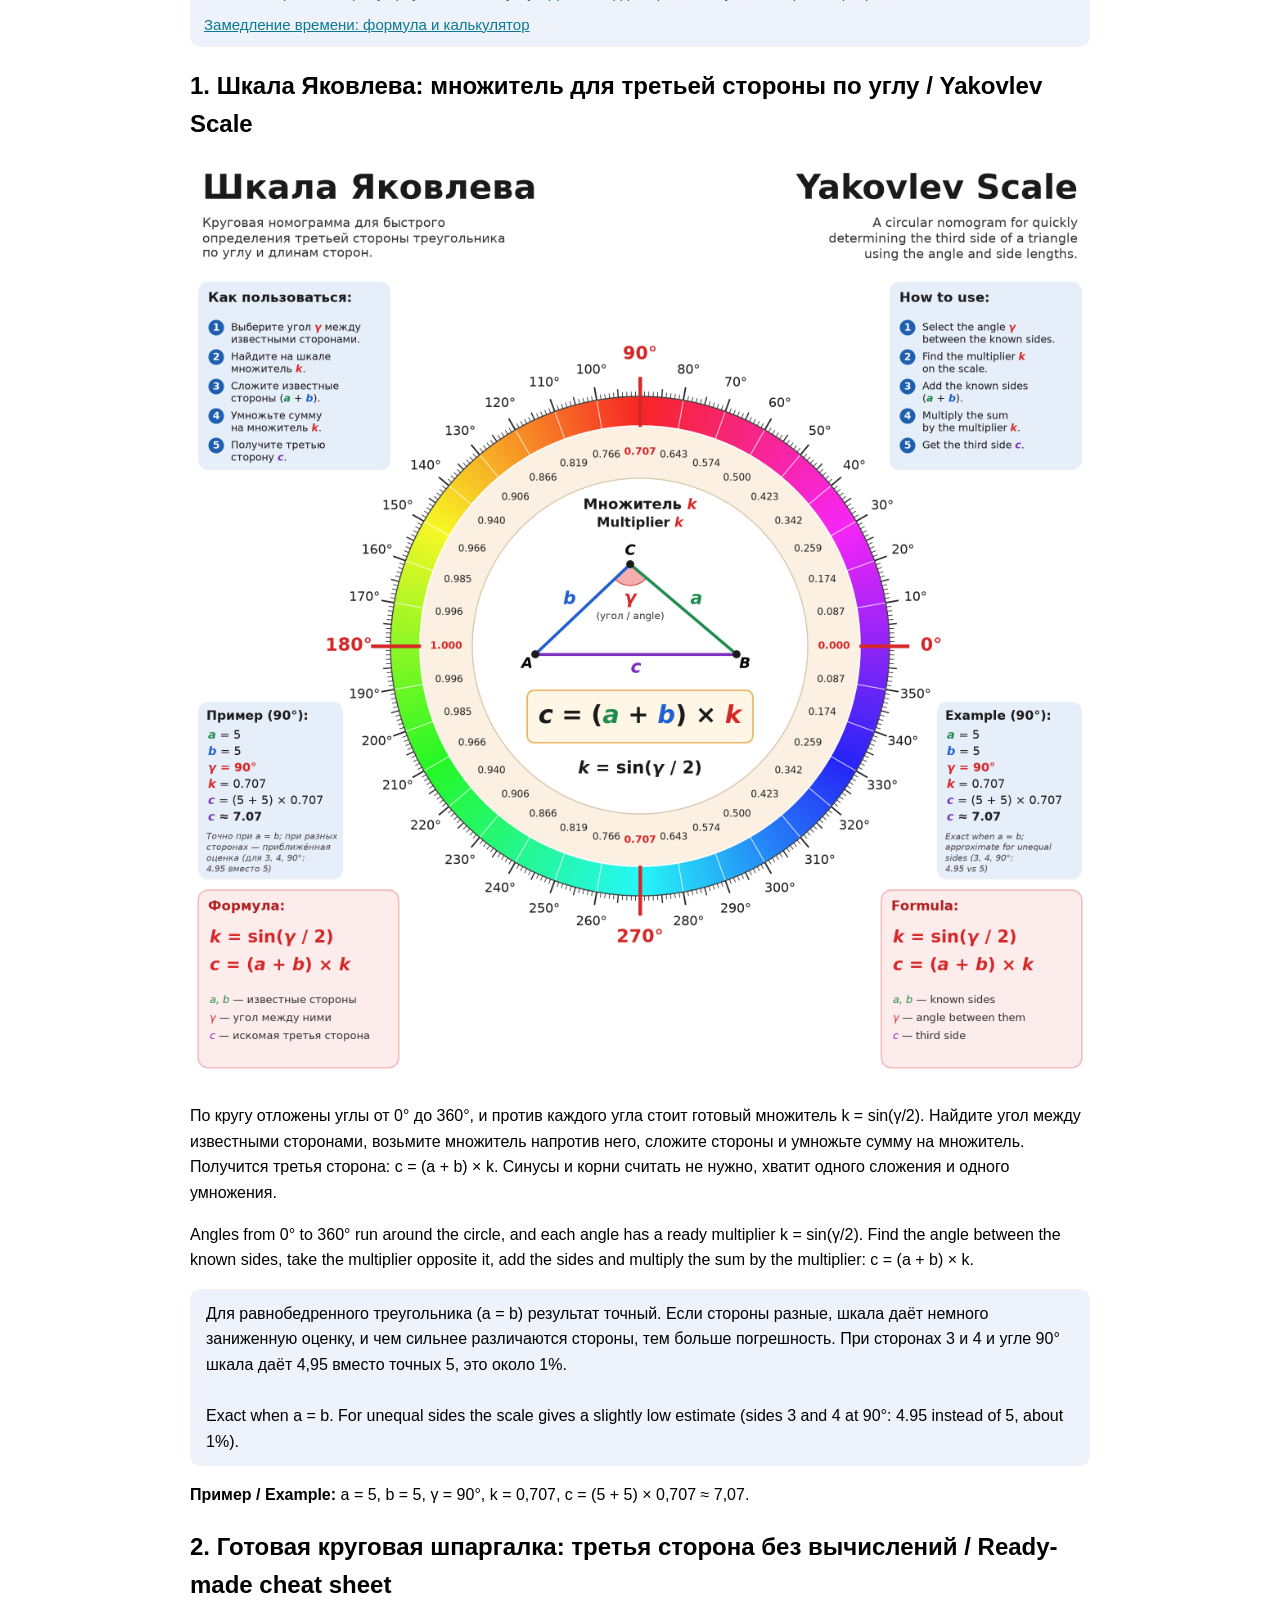
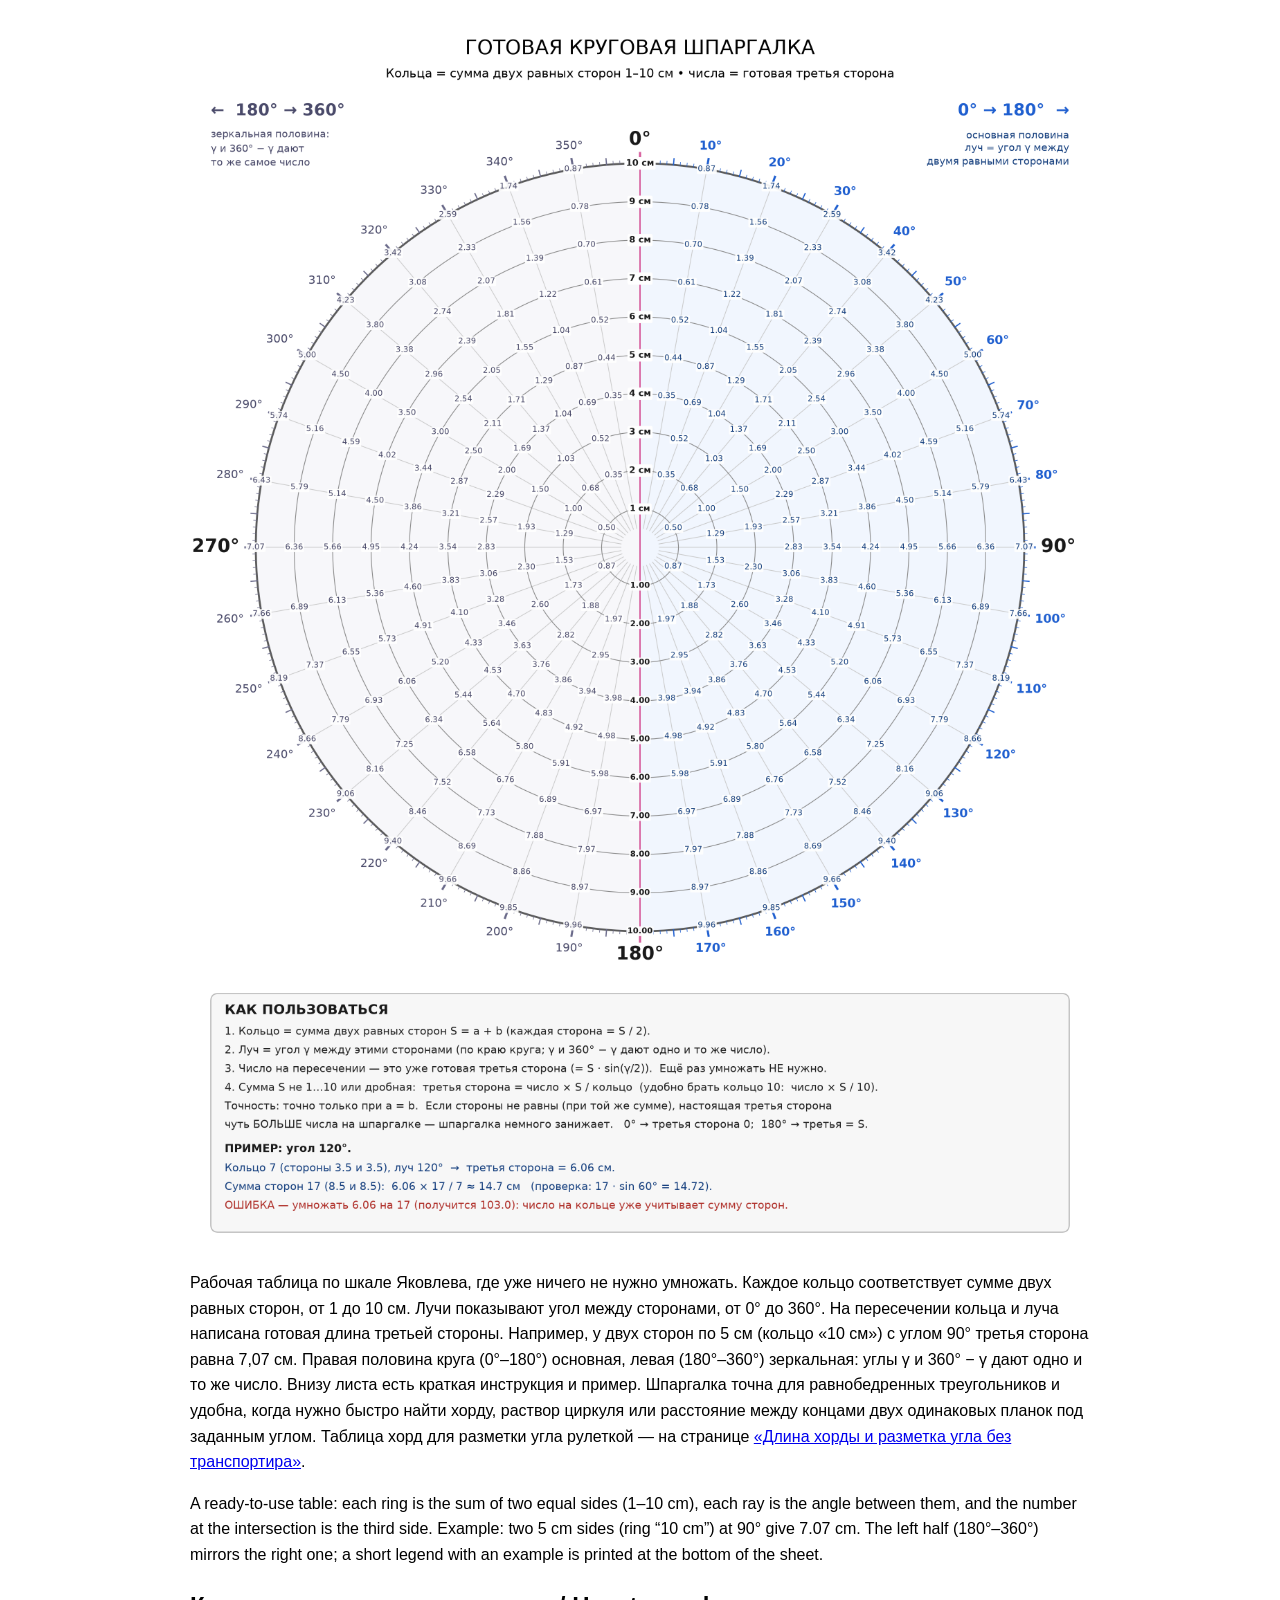
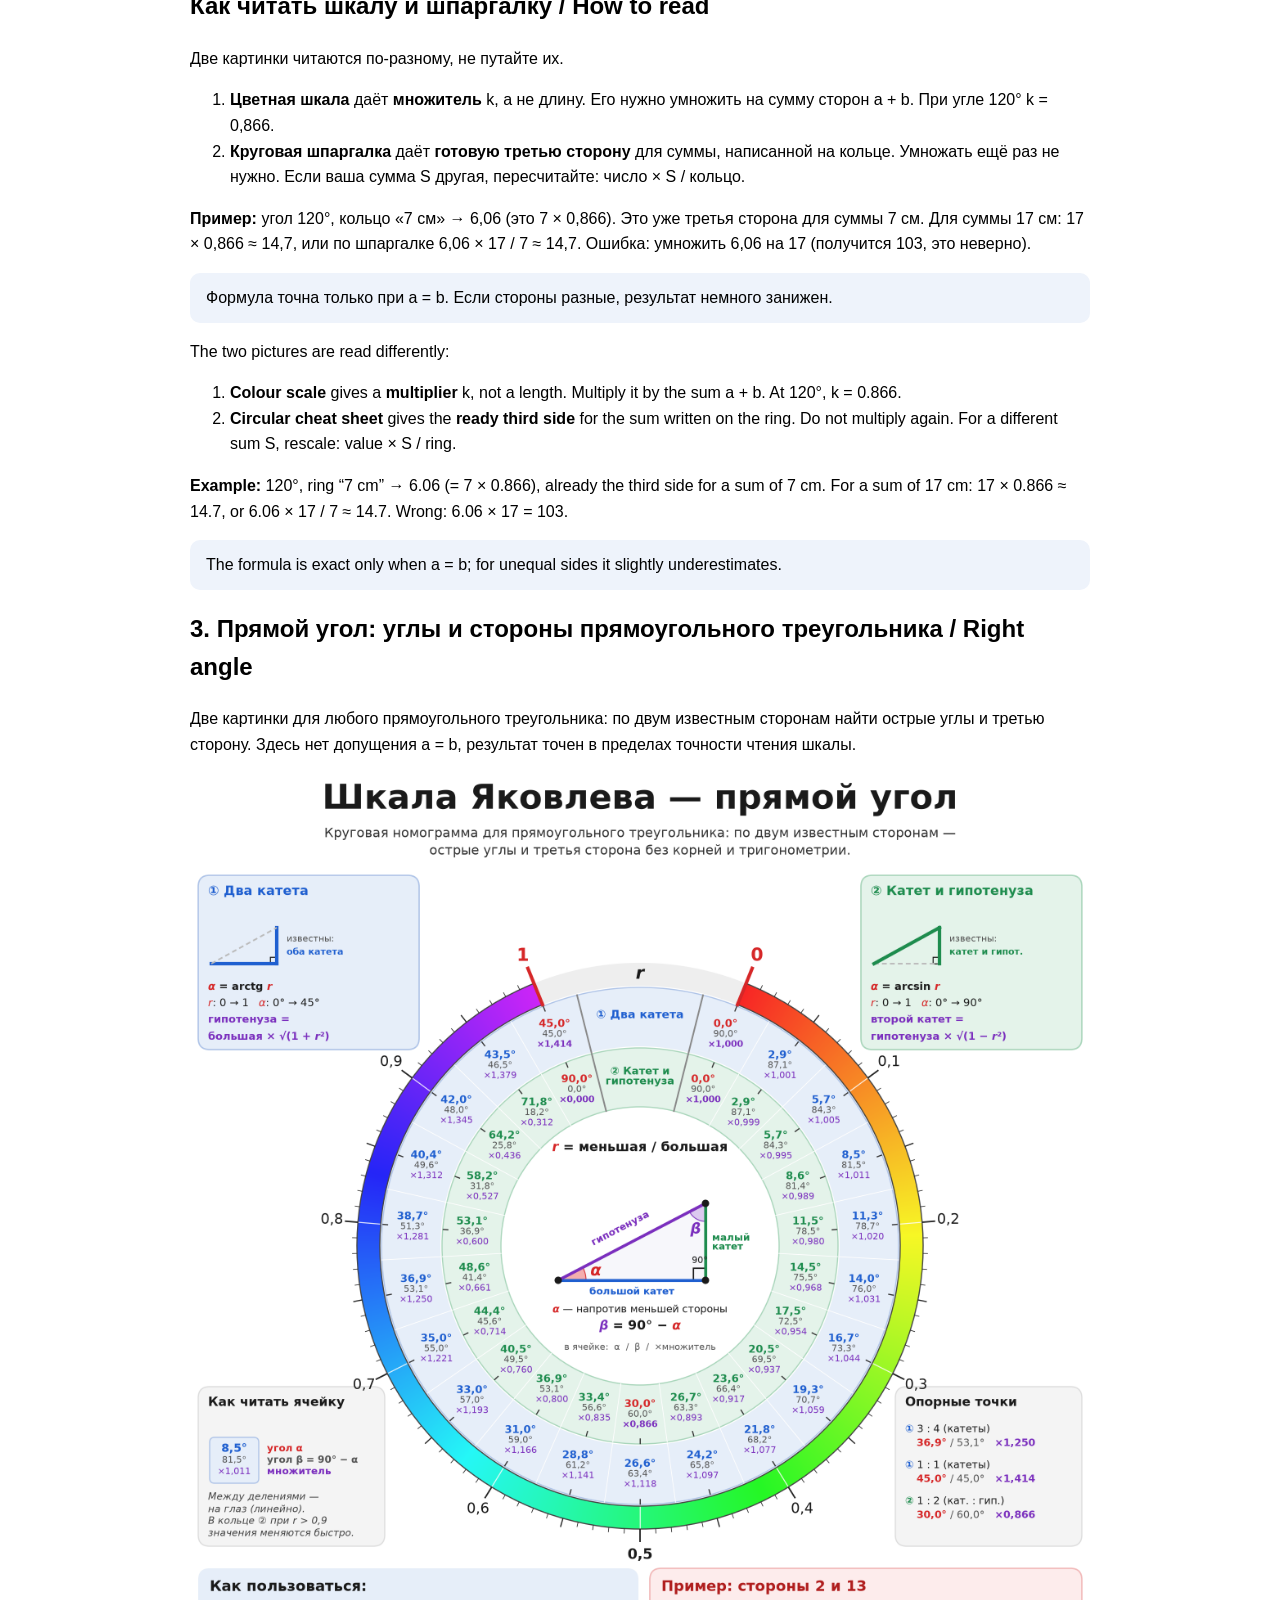
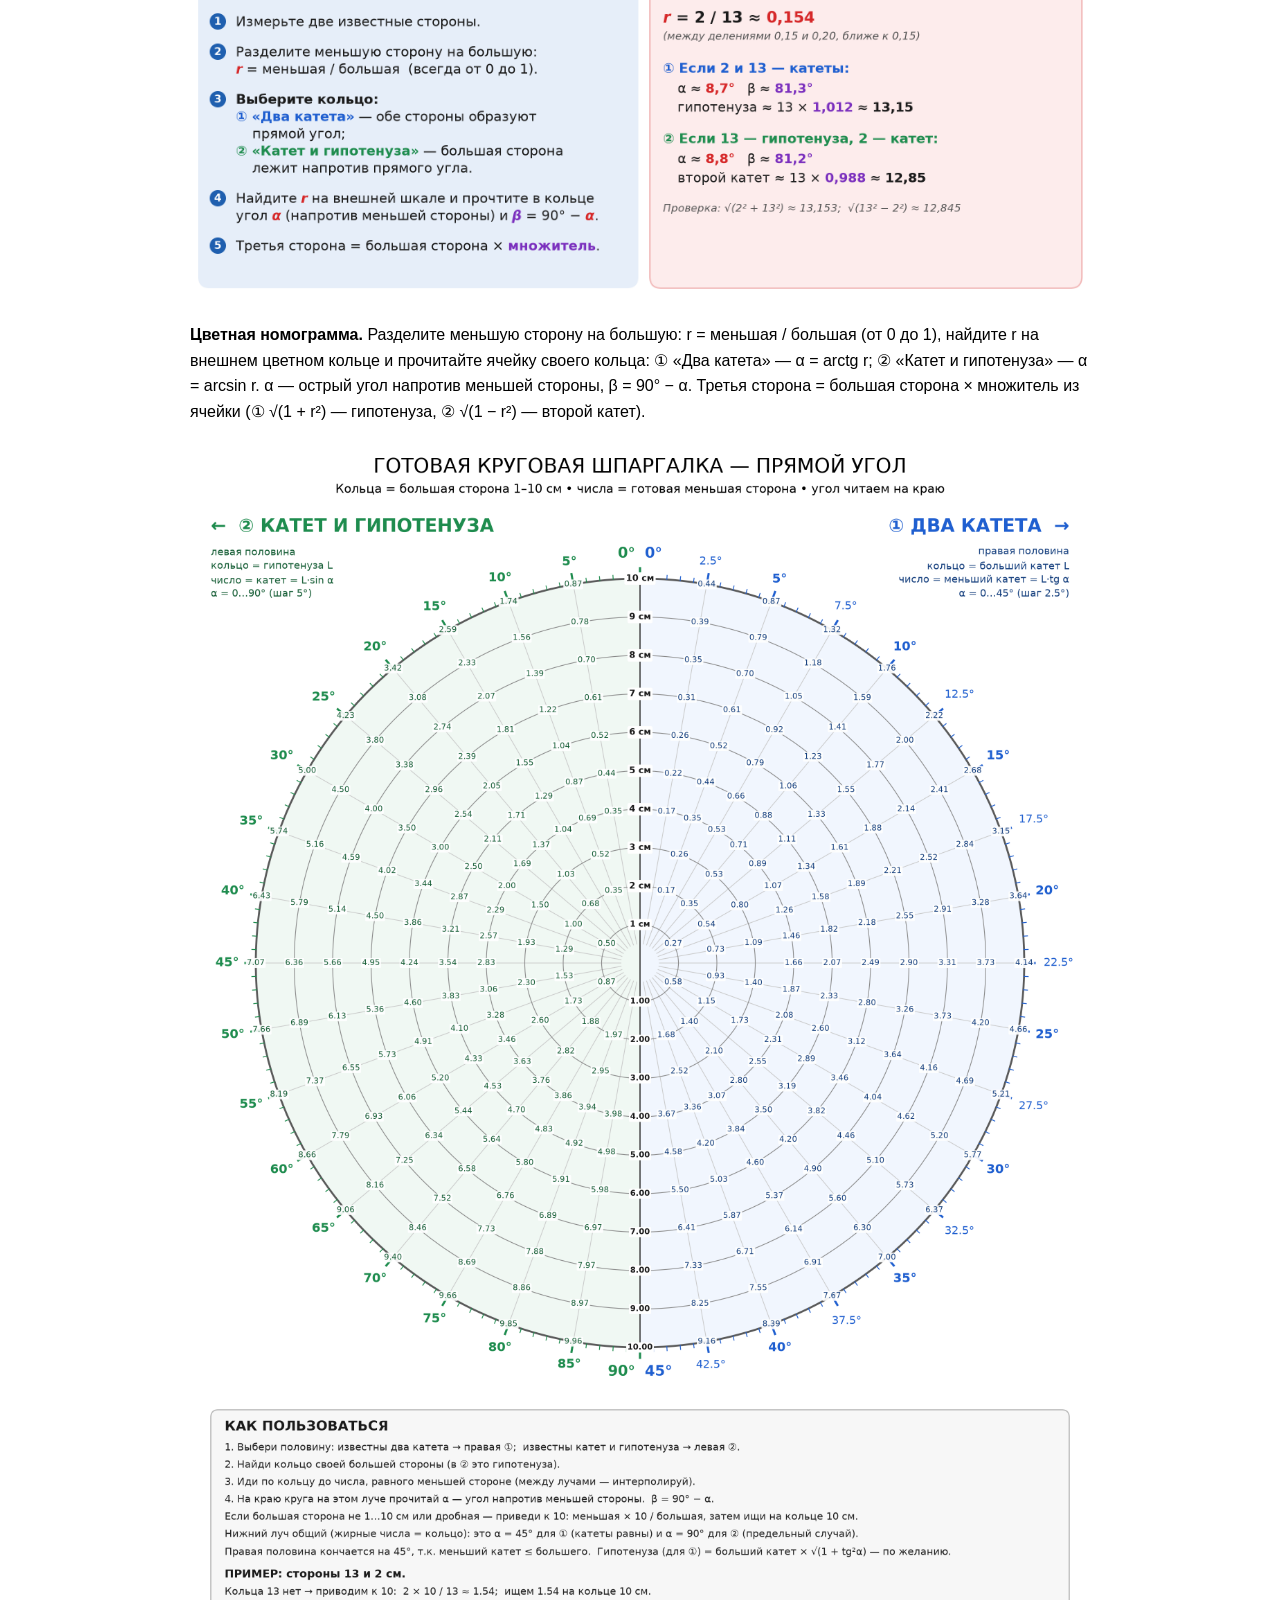
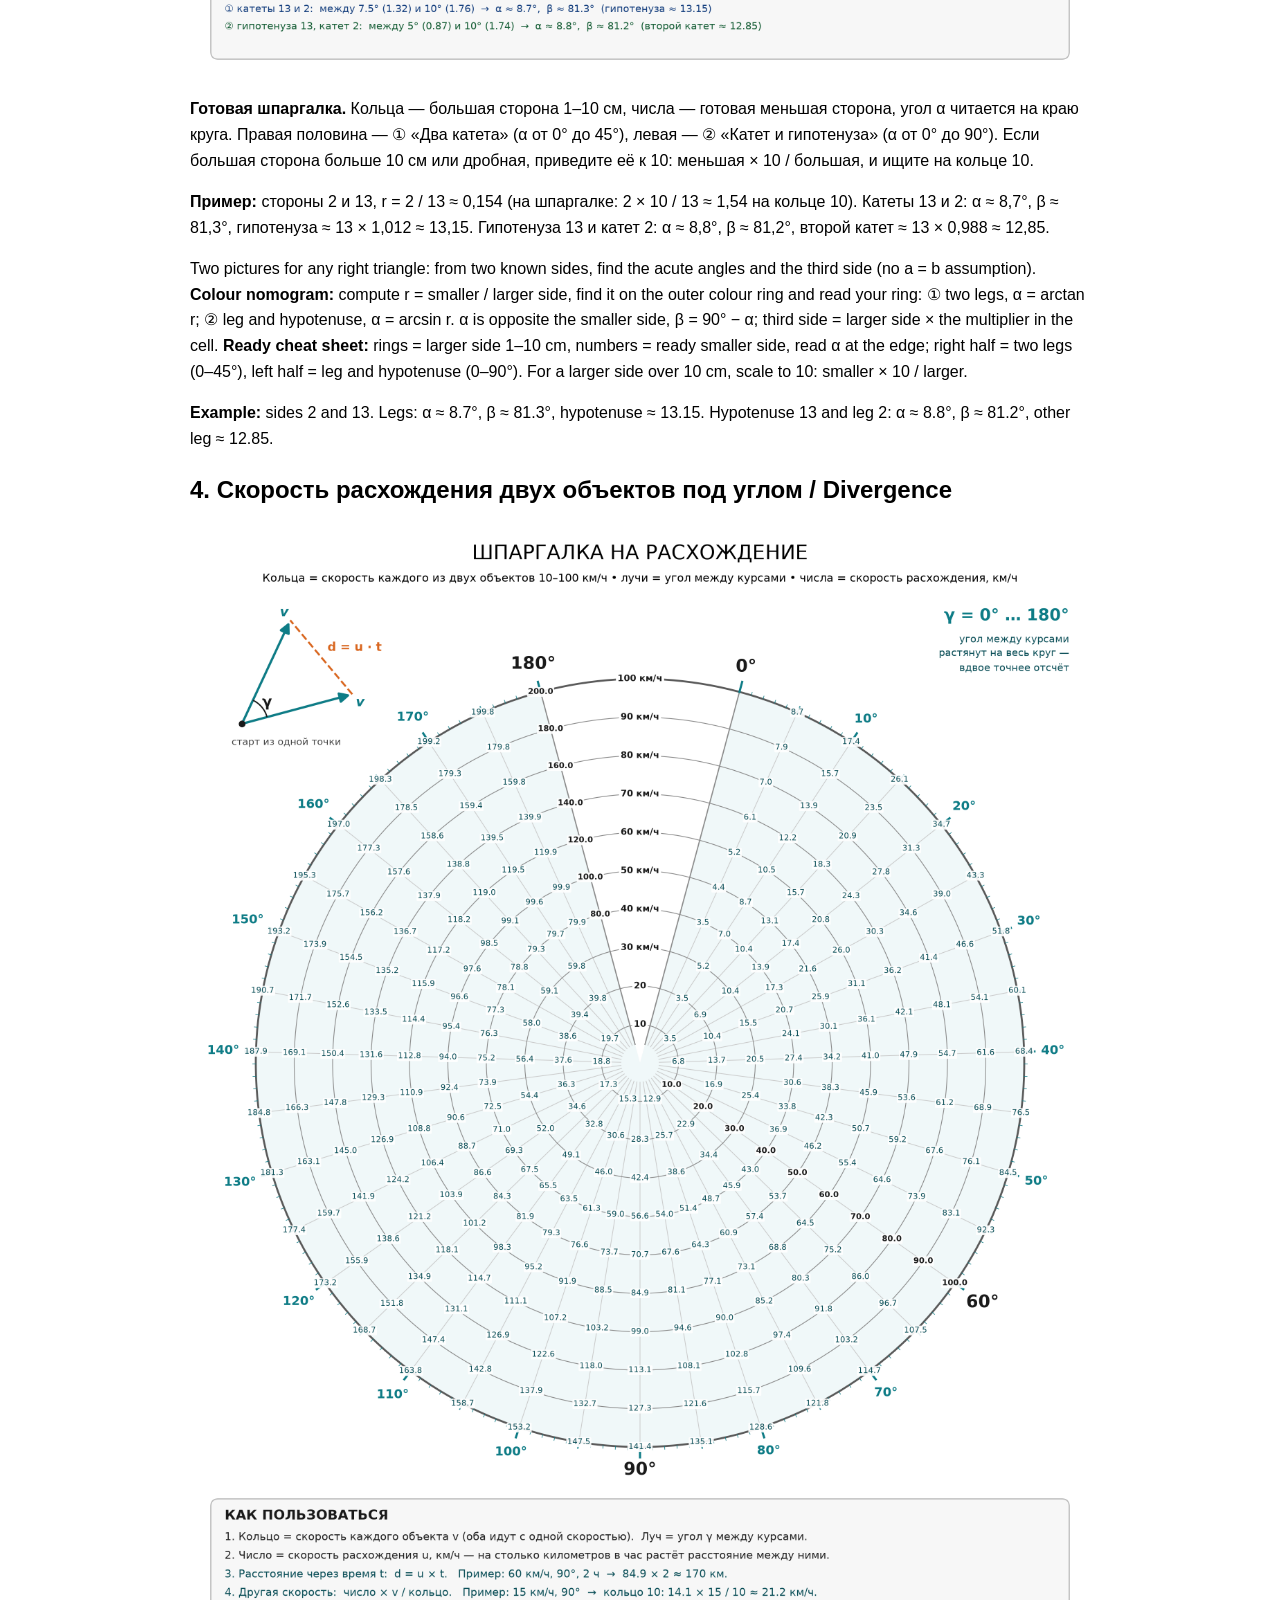
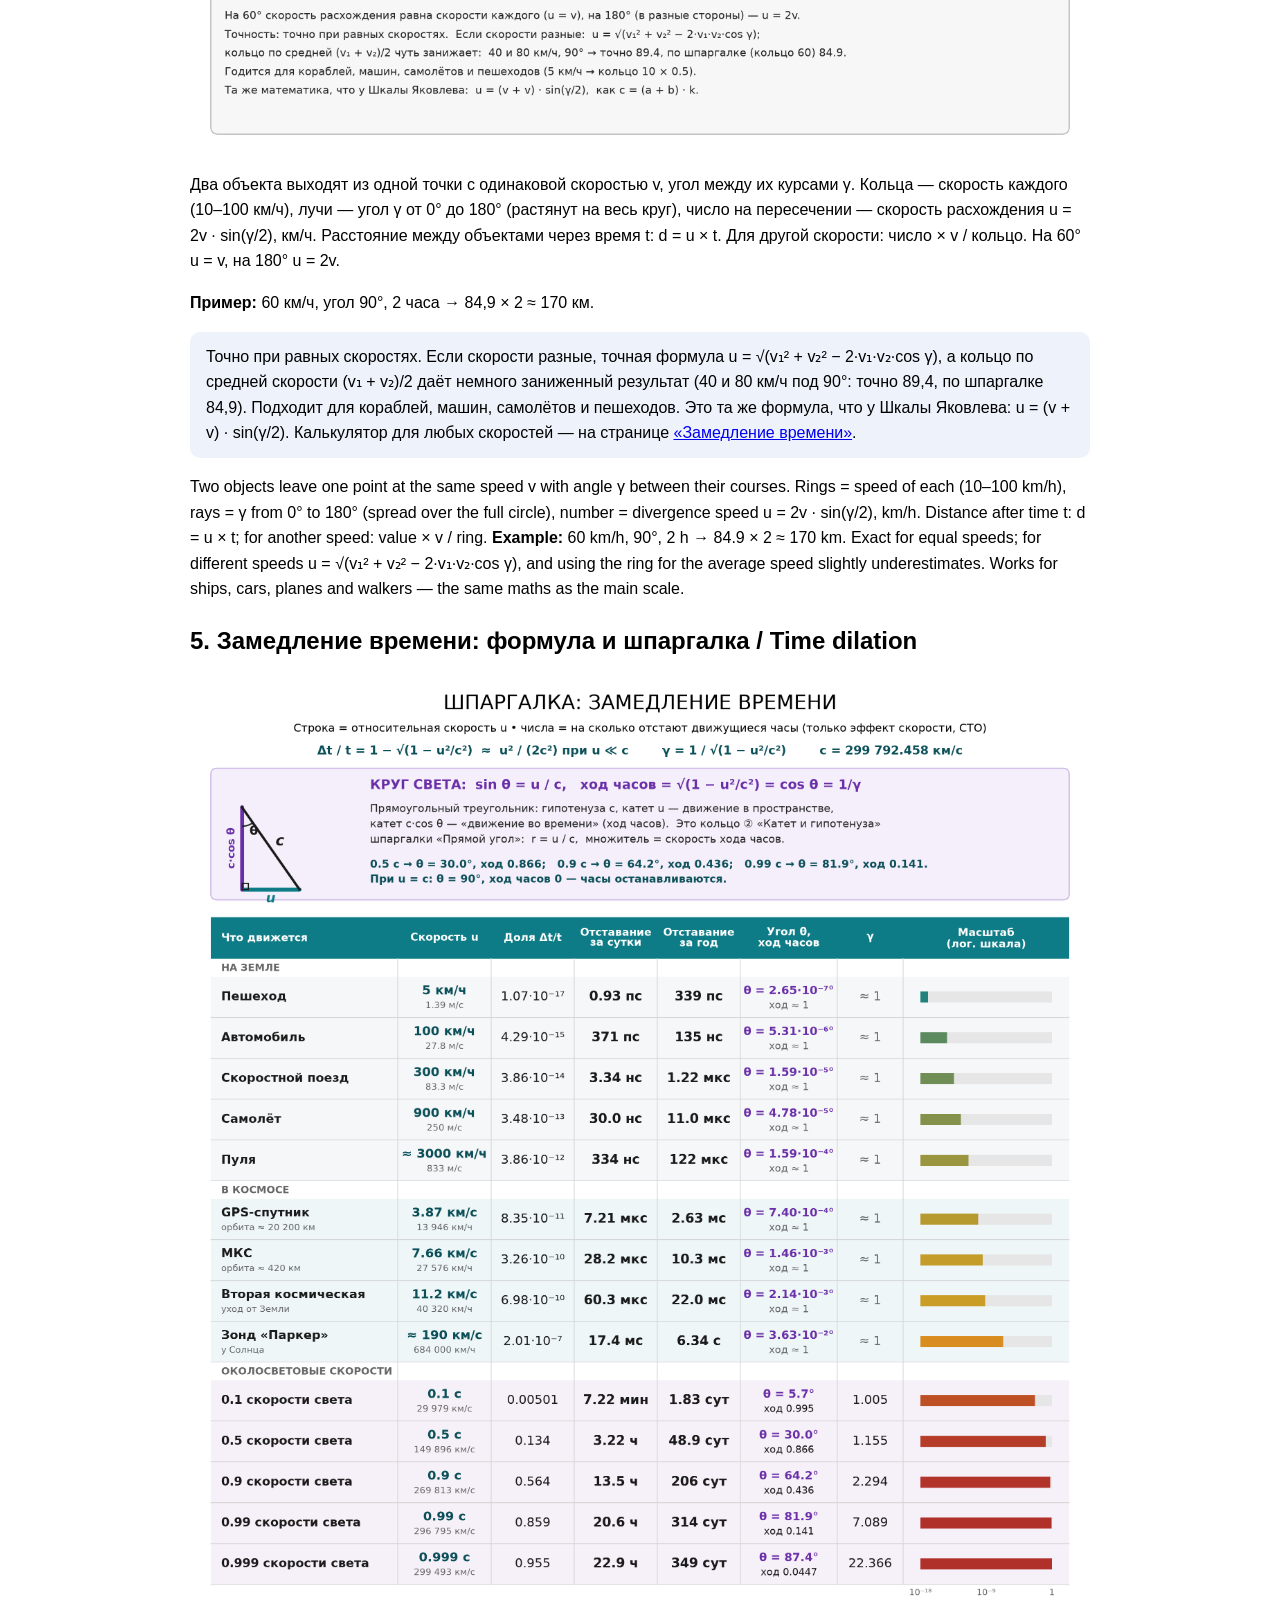
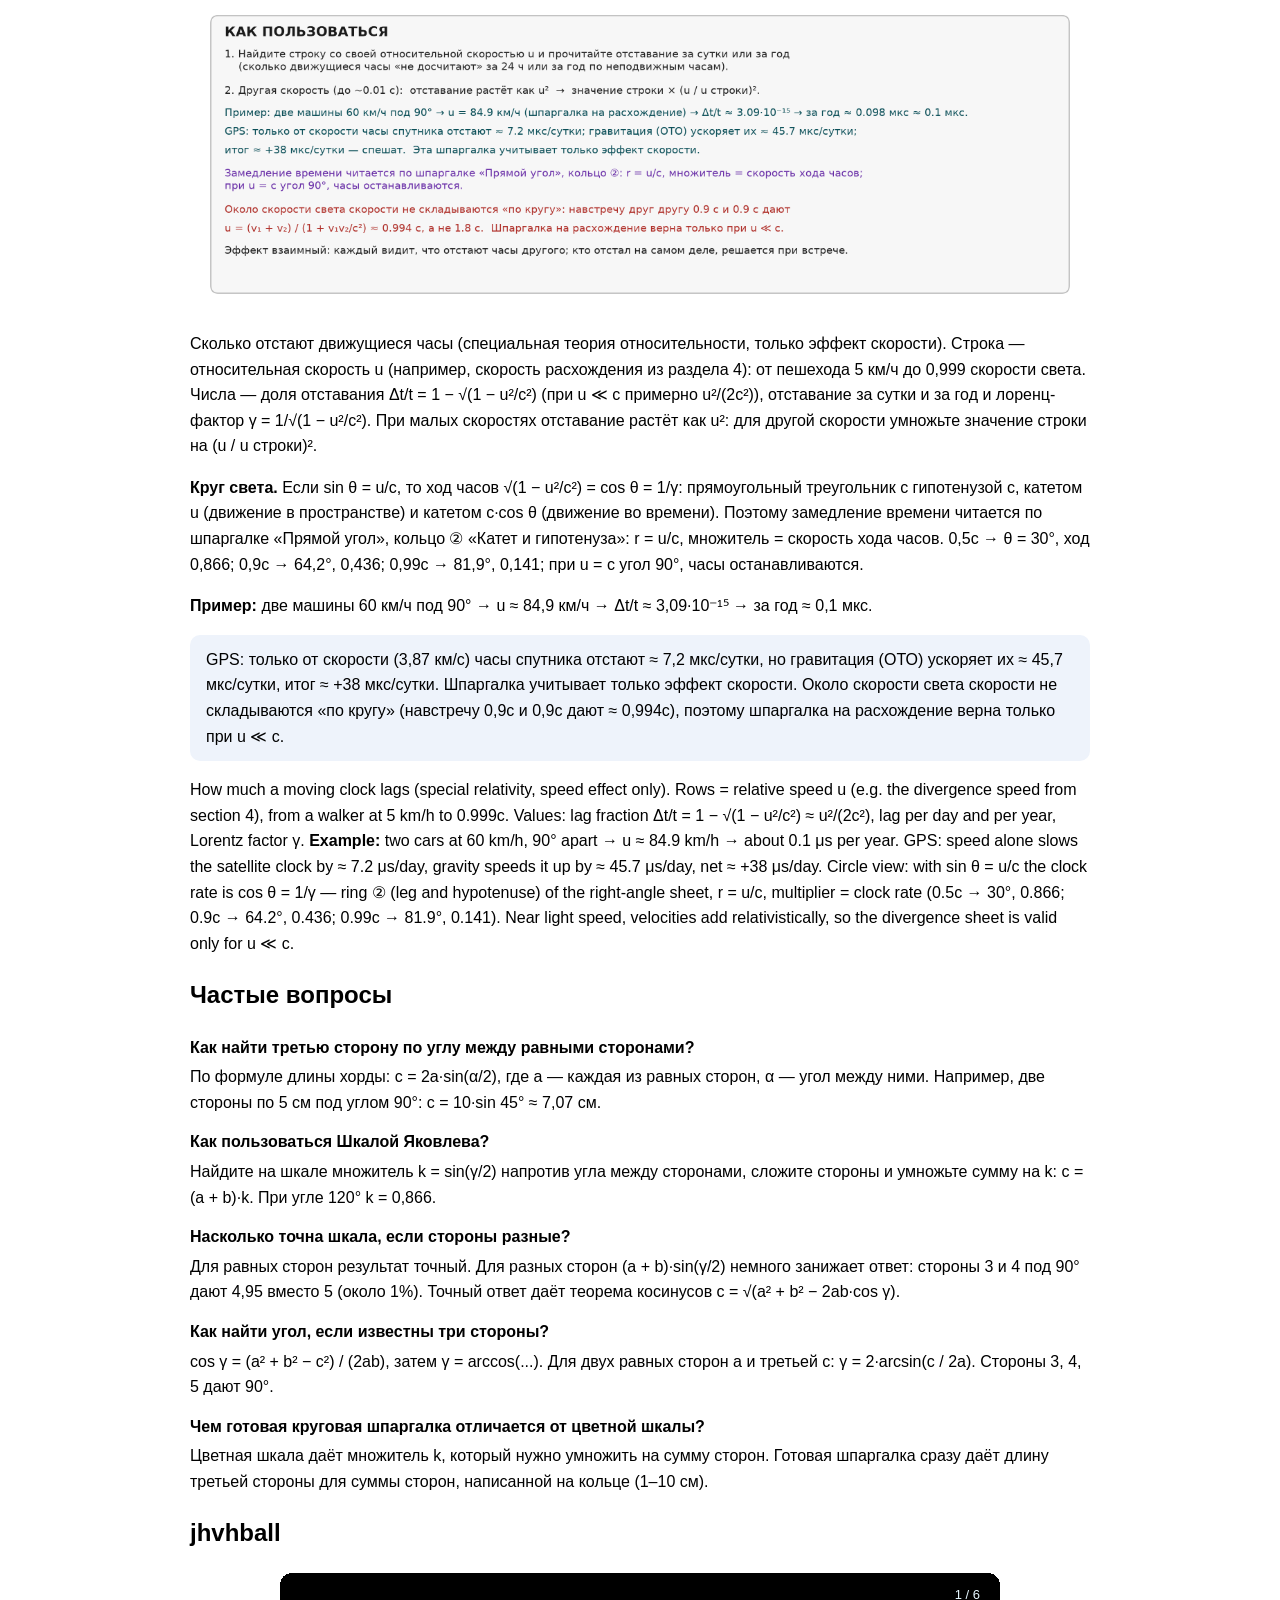
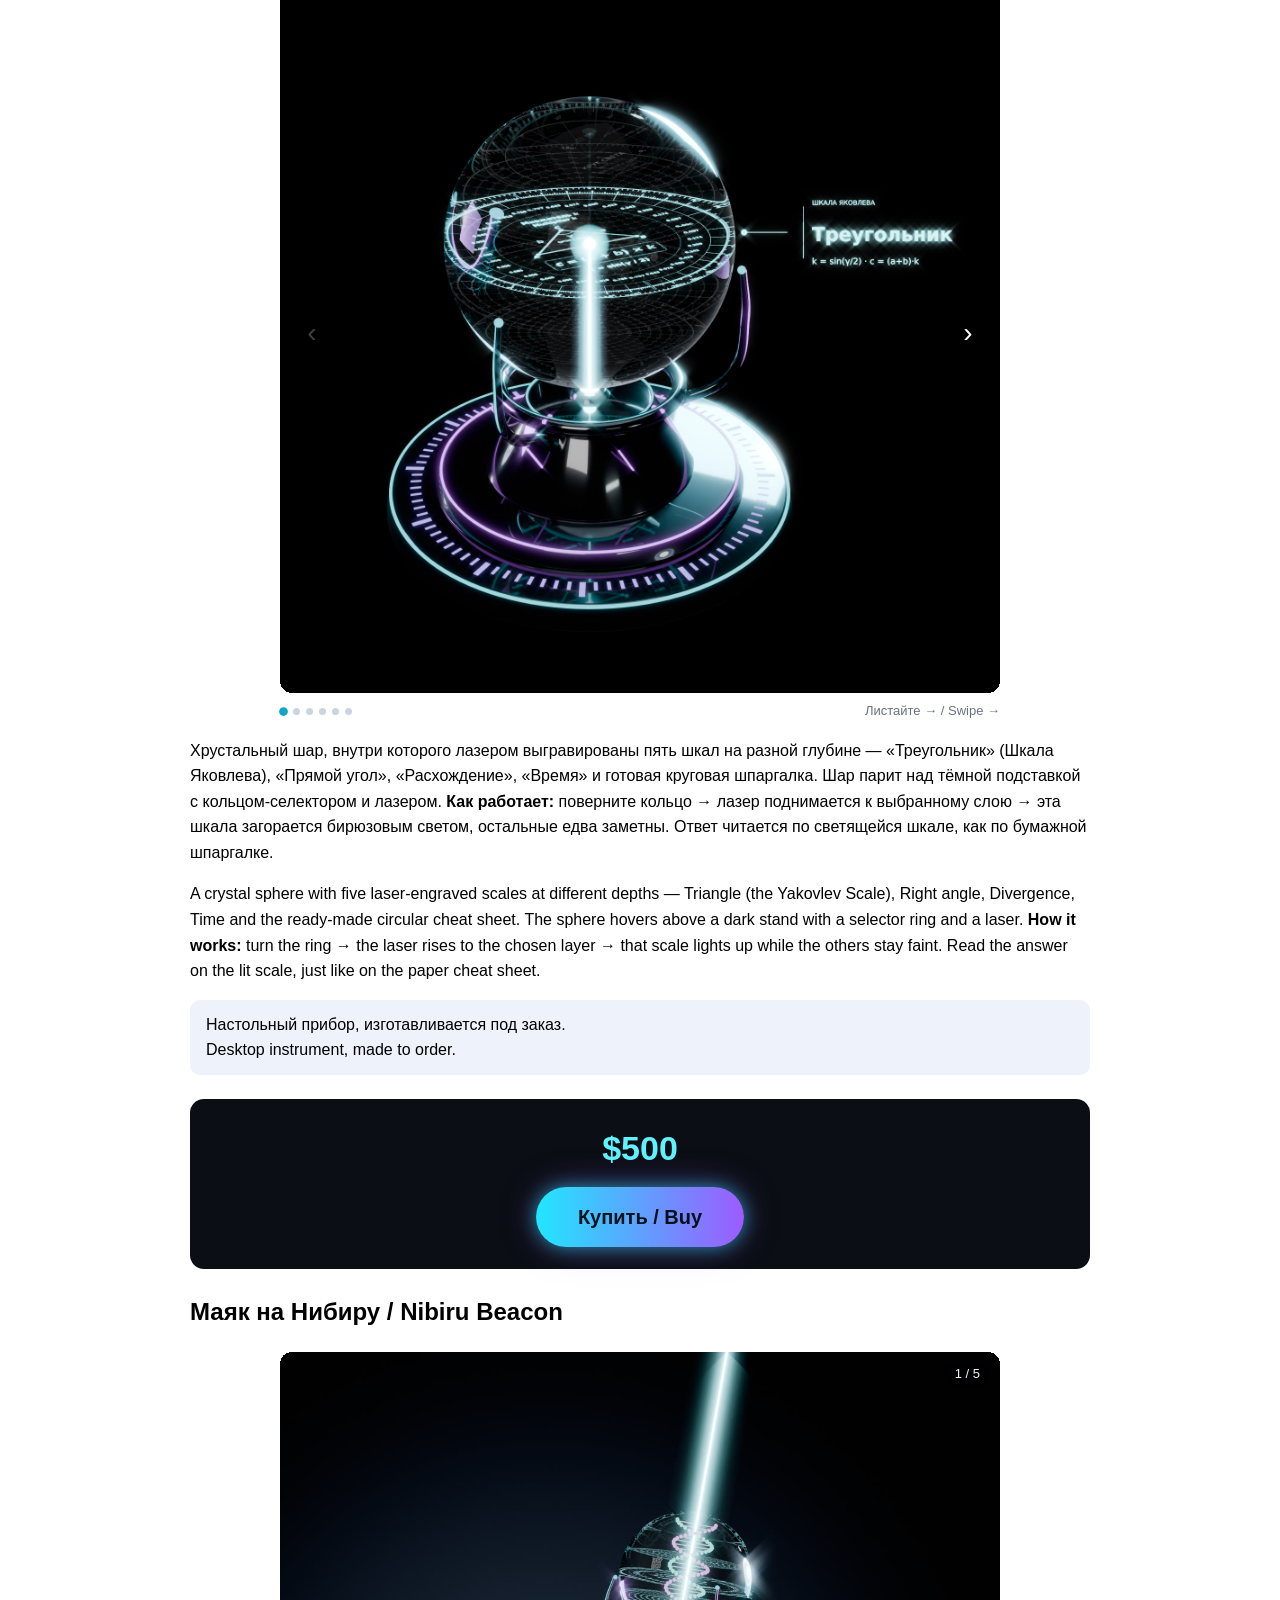
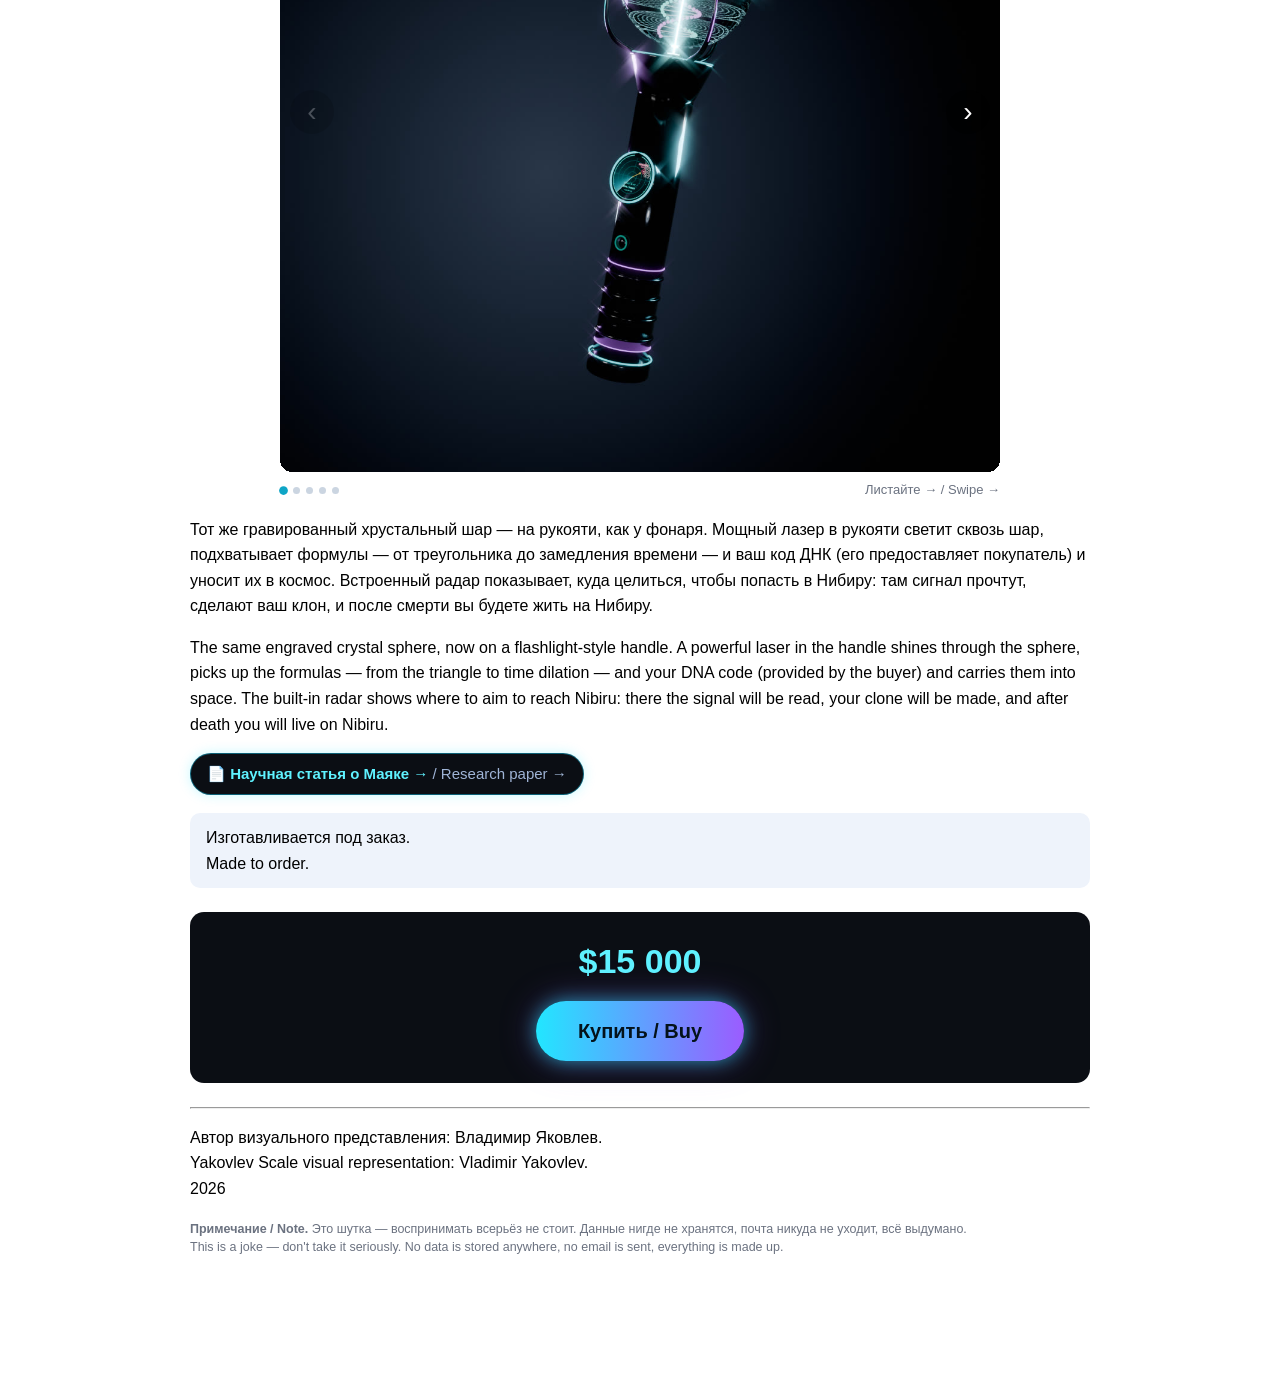
==== commit 1849478e: "SEO: страницы «Третья сторона по углу», «Длина хорды и разметка угла», «Замедление времени» с кальку" ====
--- a/index.html
+++ b/index.html
@@ -5,10 +5,10 @@
   <meta charset="UTF-8">
   <meta name="viewport" content="width=device-width, initial-scale=1.0">
 
-  <title>Шкала Яковлева — сторона треугольника по углу, шпаргалка</title>
-  <meta name="description" content="Круговая шпаргалка: третья сторона треугольника по углу и двум сторонам без калькулятора. Прямой угол, скорость расхождения, замедление времени.">
-
-  <meta name="keywords" content="Шкала Яковлева, Yakovlev Scale, сторона треугольника по углу, третья сторона треугольника, треугольник, номограмма, шпаргалка, прямоугольный треугольник, хорда, скорость расхождения, замедление времени, triangle, nomogram, cheat sheet, time dilation">
+  <title>Шкала Яковлева — третья сторона треугольника по углу: калькулятор и шпаргалка</title>
+  <meta name="description" content="Как найти сторону треугольника по углу: формула c = 2a·sin(α/2), калькулятор (сторона по углу и угол по трём сторонам), круговые шпаргалки, хорды, прямой угол, замедление времени.">
+
+  <meta name="keywords" content="Шкала Яковлева, Yakovlev Scale, сторона треугольника по углу, третья сторона треугольника, основание равнобедренного треугольника, длина хорды, угол по трём сторонам, треугольник, номограмма, шпаргалка, прямоугольный треугольник, хорда, скорость расхождения, замедление времени, triangle, nomogram, cheat sheet, time dilation">
   <link rel="canonical" href="https://shkalayakovleva.github.io/">
   <meta name="robots" content="index, follow, max-image-preview:large">
   <meta name="author" content="Владимир Яковлев">
@@ -20,7 +20,7 @@
 
   <meta property="og:type" content="website">
   <meta property="og:site_name" content="Шкала Яковлева — Yakovlev Scale">
-  <meta property="og:title" content="Шкала Яковлева — сторона треугольника по углу без калькулятора">
+  <meta property="og:title" content="Шкала Яковлева — третья сторона треугольника по углу: шпаргалка и калькулятор">
   <meta property="og:description" content="Круговая шпаргалка: угол → третья сторона треугольника. Прямой угол, расхождение, замедление времени и приборы для Нибиру. RU / EN.">
   <meta property="og:url" content="https://shkalayakovleva.github.io/">
   <meta property="og:image" content="https://shkalayakovleva.github.io/images/og-card.jpg">
@@ -33,7 +33,7 @@
   <meta property="og:locale:alternate" content="en_US">
 
   <meta name="twitter:card" content="summary_large_image">
-  <meta name="twitter:title" content="Шкала Яковлева — сторона треугольника по углу без калькулятора">
+  <meta name="twitter:title" content="Шкала Яковлева — третья сторона треугольника по углу: шпаргалка и калькулятор">
   <meta name="twitter:description" content="Круговая шпаргалка: угол → третья сторона треугольника. Yakovlev Scale: a circular cheat sheet for triangles.">
   <meta name="twitter:image" content="https://shkalayakovleva.github.io/images/og-card.jpg">
   <meta name="twitter:image:alt" content="Шкала Яковлева — Yakovlev Scale">
@@ -52,7 +52,7 @@
     "ru",
     "en"
    ],
-   "description": "Круговая шпаргалка: третья сторона треугольника по углу и двум сторонам без калькулятора. Прямой угол, скорость расхождения, замедление времени.",
+   "description": "Как найти сторону треугольника по углу: формула c = 2a·sin(α/2), калькулятор (сторона по углу и угол по трём сторонам), круговые шпаргалки, хорды, прямой угол, замедление времени.",
    "author": {
     "@id": "https://shkalayakovleva.github.io/#author"
    }
@@ -89,7 +89,65 @@
    "isPartOf": {
     "@id": "https://shkalayakovleva.github.io/#website"
    },
-   "datePublished": "2026"
+   "datePublished": "2026",
+   "hasPart": [
+    {
+     "@id": "https://shkalayakovleva.github.io/storona-po-uglu/#page"
+    },
+    {
+     "@id": "https://shkalayakovleva.github.io/hordy/#page"
+    },
+    {
+     "@id": "https://shkalayakovleva.github.io/zamedlenie-vremeni/#page"
+    }
+   ],
+   "dateModified": "2026-10-04"
+  },
+  {
+   "@type": "FAQPage",
+   "@id": "https://shkalayakovleva.github.io/#faq",
+   "mainEntity": [
+    {
+     "@type": "Question",
+     "name": "Как найти третью сторону по углу между равными сторонами?",
+     "acceptedAnswer": {
+      "@type": "Answer",
+      "text": "По формуле длины хорды: c = 2a·sin(α/2), где a — каждая из равных сторон, α — угол между ними. Например, две стороны по 5 см под углом 90°: c = 10·sin 45° ≈ 7,07 см."
+     }
+    },
+    {
+     "@type": "Question",
+     "name": "Как пользоваться Шкалой Яковлева?",
+     "acceptedAnswer": {
+      "@type": "Answer",
+      "text": "Найдите на шкале множитель k = sin(γ/2) напротив угла между сторонами, сложите стороны и умножьте сумму на k: c = (a + b)·k. При угле 120° k = 0,866."
+     }
+    },
+    {
+     "@type": "Question",
+     "name": "Насколько точна шкала, если стороны разные?",
+     "acceptedAnswer": {
+      "@type": "Answer",
+      "text": "Для равных сторон результат точный. Для разных сторон (a + b)·sin(γ/2) немного занижает ответ: стороны 3 и 4 под 90° дают 4,95 вместо 5 (около 1%). Точный ответ даёт теорема косинусов c = √(a² + b² − 2ab·cos γ)."
+     }
+    },
+    {
+     "@type": "Question",
+     "name": "Как найти угол, если известны три стороны?",
+     "acceptedAnswer": {
+      "@type": "Answer",
+      "text": "cos γ = (a² + b² − c²) / (2ab), затем γ = arccos(...). Для двух равных сторон a и третьей c: γ = 2·arcsin(c / 2a). Стороны 3, 4, 5 дают 90°."
+     }
+    },
+    {
+     "@type": "Question",
+     "name": "Чем готовая круговая шпаргалка отличается от цветной шкалы?",
+     "acceptedAnswer": {
+      "@type": "Answer",
+      "text": "Цветная шкала даёт множитель k, который нужно умножить на сумму сторон. Готовая шпаргалка сразу даёт длину третьей стороны для суммы сторон, написанной на кольце (1–10 см)."
+     }
+    }
+   ]
   }
  ]
 }
@@ -103,7 +161,8 @@
       padding: 20px;
       line-height: 1.6;
     }
-    h1 { font-size: 38px; }
+    h1 { font-size: 38px; line-height: 1.2; }
+    h1 .h1-sub { display: block; margin-top: 6px; font-size: 22px; font-weight: normal; color: #374151; }
     img {
       width: 100%;
       height: auto;
@@ -410,11 +469,12 @@
     }
     body { padding-bottom: 84px; }
   </style>
+  <link rel="stylesheet" href="/assets/calc.css?v=1">
 </head>
 
 <body>
 
-<h1>Шкала Яковлева</h1>
+<h1>Шкала Яковлева <span class="h1-sub">— третья сторона треугольника по углу</span></h1>
 <a class="alien-deco" id="alien" href="images/alien/alien-full.jpg?v=1" target="_blank" aria-label="Готовая круговая шпаргалка — открыть целиком / Ready-made circular cheat sheet — open full size">
   <picture>
     <source srcset="images/alien/alien-deco.webp?v=1" type="image/webp">
@@ -457,9 +517,44 @@
 
 <div class="formula">c = (a + b) × k,&nbsp;&nbsp; k = sin(γ / 2)</div>
 
-<h2>1. Шкала Яковлева / Yakovlev Scale</h2>
-
-<img src="images/yakovlev-scale.png"
+<h2 id="calculator">Калькулятор: сторона по углу и угол по сторонам</h2>
+
+<p>
+Для двух равных сторон a и угла α между ними третья сторона
+<b>c = 2a · sin(α/2)</b> — это формула длины хорды. Если стороны разные,
+калькулятор считает точно по теореме косинусов и показывает, насколько
+отличается быстрая оценка по шкале. Обратная задача — угол по трём сторонам.
+</p>
+
+<form class="calc" id="calc-side" autocomplete="off">
+  <h3>Третья сторона по двум сторонам и углу</h3>
+  <div class="row">
+    <label>Сторона a<input name="a" inputmode="decimal" value="5"></label>
+    <label>Сторона b <span class="hint">(пусто = a)</span><input name="b" inputmode="decimal" placeholder="= a"></label>
+    <label>Угол между ними, °<input name="g" inputmode="decimal" value="90"></label>
+  </div>
+  <div class="out" aria-live="polite"></div>
+</form>
+
+<form class="calc" id="calc-angle" autocomplete="off">
+  <h3>Угол между сторонами по трём сторонам</h3>
+  <div class="row">
+    <label>Сторона a<input name="a" inputmode="decimal" value="3"></label>
+    <label>Сторона b <span class="hint">(пусто = a)</span><input name="b" inputmode="decimal" value="4"></label>
+    <label>Третья сторона c<input name="c" inputmode="decimal" value="5"></label>
+  </div>
+  <div class="out" aria-live="polite"></div>
+</form>
+
+<nav class="site-nav" aria-label="Подробные страницы">
+  <a href="/storona-po-uglu/">Как найти третью сторону треугольника по углу</a>
+  <a href="/hordy/">Длина хорды и разметка угла без транспортира</a>
+  <a href="/zamedlenie-vremeni/">Замедление времени: формула и калькулятор</a>
+</nav>
+
+<h2 id="scale">1. Шкала Яковлева: множитель для третьей стороны по углу / Yakovlev Scale</h2>
+
+<img src="images/yakovlev-scale.png" width="2200" height="2240" decoding="async"
      alt="Шкала Яковлева: круговая номограмма — третья сторона треугольника по углу / Yakovlev Scale: circular nomogram for the third side of a triangle">
 
 <p>
@@ -491,9 +586,9 @@
 c = (5 + 5) × 0,707 ≈ 7,07.
 </p>
 
-<h2>2. Готовая круговая шпаргалка / Ready-made cheat sheet</h2>
-
-<img src="images/cheatsheet-ready.png"
+<h2 id="cheatsheet">2. Готовая круговая шпаргалка: третья сторона без вычислений / Ready-made cheat sheet</h2>
+
+<img src="images/cheatsheet-ready.png" width="2600" height="3530" loading="lazy" decoding="async"
      alt="Готовая круговая шпаргалка: сторона треугольника по углу без вычислений / Ready-made circular cheat sheet: triangle side from the angle">
 
 <p>
@@ -507,7 +602,8 @@
 инструкция и пример.
 Шпаргалка точна для равнобедренных треугольников и удобна, когда нужно
 быстро найти хорду, раствор циркуля или расстояние между концами двух
-одинаковых планок под заданным углом.
+одинаковых планок под заданным углом. Таблица хорд для разметки угла рулеткой —
+на странице <a href="/hordy/">«Длина хорды и разметка угла без транспортира»</a>.
 </p>
 
 <p>
@@ -518,7 +614,7 @@
 example is printed at the bottom of the sheet.
 </p>
 
-<h2>Как читать / How to read</h2>
+<h2 id="how-to-read">Как читать шкалу и шпаргалку / How to read</h2>
 
 <p>
 Две картинки читаются по-разному, не путайте их.
@@ -567,7 +663,7 @@
 underestimates.
 </p>
 
-<h2>3. Прямой угол / Right angle</h2>
+<h2 id="right-angle">3. Прямой угол: углы и стороны прямоугольного треугольника / Right angle</h2>
 
 <p>
 Две картинки для любого прямоугольного треугольника: по двум известным
@@ -575,8 +671,8 @@
 результат точен в пределах точности чтения шкалы.
 </p>
 
-<img src="images/yakovlev-right-angle.png"
-     alt="Шкала Яковлева — прямой угол — Yakovlev Scale, right angle">
+<img src="images/yakovlev-right-angle.png" width="2200" height="2750" loading="lazy" decoding="async"
+     alt="Номограмма «Прямой угол»: острые углы и третья сторона прямоугольного треугольника по двум катетам или катету и гипотенузе / Right-angle nomogram">
 
 <p>
 <b>Цветная номограмма.</b> Разделите меньшую сторону на большую:
@@ -587,8 +683,8 @@
 ячейки (① √(1 + r²) — гипотенуза, ② √(1 − r²) — второй катет).
 </p>
 
-<img src="images/yakovlev-right-angle-ready.png"
-     alt="Готовая круговая шпаргалка — прямой угол — Ready cheat sheet, right angle">
+<img src="images/yakovlev-right-angle-ready.png" width="2600" height="3560" loading="lazy" decoding="async"
+     alt="Готовая шпаргалка «Прямой угол»: меньшая сторона и угол прямоугольного треугольника при большей стороне 1–10 см / Ready right-angle cheat sheet">
 
 <p>
 <b>Готовая шпаргалка.</b> Кольца — большая сторона 1–10 см, числа — готовая
@@ -622,10 +718,10 @@
 ≈ 13.15. Hypotenuse 13 and leg 2: α ≈ 8.8°, β ≈ 81.2°, other leg ≈ 12.85.
 </p>
 
-<h2>4. Расхождение / Divergence (скорость и время)</h2>
-
-<img src="images/cheatsheet-divergence.png"
-     alt="Шпаргалка на расхождение — Divergence cheat sheet">
+<h2 id="divergence">4. Скорость расхождения двух объектов под углом / Divergence</h2>
+
+<img src="images/cheatsheet-divergence.png" width="2600" height="3520" loading="lazy" decoding="async"
+     alt="Шпаргалка «Расхождение»: скорость расхождения двух объектов по скорости 10–100 км/ч и углу между курсами / Divergence cheat sheet">
 
 <p>
 Два объекта выходят из одной точки с одинаковой скоростью v, угол между их
@@ -646,6 +742,8 @@
 даёт немного заниженный результат (40 и 80 км/ч под 90°: точно 89,4,
 по шпаргалке 84,9). Подходит для кораблей, машин, самолётов и пешеходов.
 Это та же формула, что у Шкалы Яковлева: u = (v + v) · sin(γ/2).
+Калькулятор для любых скоростей — на странице
+<a href="/zamedlenie-vremeni/#calc-diverge">«Замедление времени»</a>.
 </p>
 
 <p>
@@ -659,10 +757,10 @@
 planes and walkers — the same maths as the main scale.
 </p>
 
-<h2>5. Замедление времени / Time dilation</h2>
-
-<img src="images/cheatsheet-time-dilation.png"
-     alt="Шпаргалка: замедление времени — Time dilation cheat sheet">
+<h2 id="time-dilation">5. Замедление времени: формула и шпаргалка / Time dilation</h2>
+
+<img src="images/cheatsheet-time-dilation.png" width="2600" height="3545" loading="lazy" decoding="async"
+     alt="Шпаргалка «Замедление времени»: отставание часов за сутки и за год при скоростях от 5 км/ч до 0,999 c / Time dilation cheat sheet">
 
 <p>
 Сколько отстают движущиеся часы (специальная теория относительности, только
@@ -711,6 +809,20 @@
 relativistically, so the divergence sheet is valid only for u ≪ c.
 </p>
 
+<h2 id="faq">Частые вопросы</h2>
+<dl class="faq">
+  <dt>Как найти третью сторону по углу между равными сторонами?</dt>
+  <dd>По формуле длины хорды: c = 2a·sin(α/2), где a — каждая из равных сторон, α — угол между ними. Например, две стороны по 5 см под углом 90°: c = 10·sin 45° ≈ 7,07 см.</dd>
+  <dt>Как пользоваться Шкалой Яковлева?</dt>
+  <dd>Найдите на шкале множитель k = sin(γ/2) напротив угла между сторонами, сложите стороны и умножьте сумму на k: c = (a + b)·k. При угле 120° k = 0,866.</dd>
+  <dt>Насколько точна шкала, если стороны разные?</dt>
+  <dd>Для равных сторон результат точный. Для разных сторон (a + b)·sin(γ/2) немного занижает ответ: стороны 3 и 4 под 90° дают 4,95 вместо 5 (около 1%). Точный ответ даёт теорема косинусов c = √(a² + b² − 2ab·cos γ).</dd>
+  <dt>Как найти угол, если известны три стороны?</dt>
+  <dd>cos γ = (a² + b² − c²) / (2ab), затем γ = arccos(...). Для двух равных сторон a и третьей c: γ = 2·arcsin(c / 2a). Стороны 3, 4, 5 дают 90°.</dd>
+  <dt>Чем готовая круговая шпаргалка отличается от цветной шкалы?</dt>
+  <dd>Цветная шкала даёт множитель k, который нужно умножить на сумму сторон. Готовая шпаргалка сразу даёт длину третьей стороны для суммы сторон, написанной на кольце (1–10 см).</dd>
+</dl>
+
 <h2 id="crystal">jhvhball</h2>
 
 <div class="cr-carousel" id="cr-carousel">
@@ -722,7 +834,7 @@
         Ваш браузер не поддерживает видео. / Your browser does not support video.
       </video>
     </div>
-    <a class="cr-slide" href="images/crystal/crystal-device-black.jpg" target="_blank"><img src="images/crystal/crystal-device-black.jpg" alt="Общий вид / Hero view" loading="lazy" decoding="async" width="1200" height="1200"></a>
+    <a class="cr-slide" href="images/crystal/crystal-device-black.jpg" target="_blank"><img src="images/crystal/crystal-device-black.jpg" alt="Хрустальный шар jhvhball с гравированными шкалами на подставке — общий вид / Hero view" loading="lazy" decoding="async" width="1200" height="1200"></a>
     <a class="cr-slide" href="images/crystal/crystal-closeup.jpg" target="_blank"><img src="images/crystal/crystal-closeup.jpg" alt="Крупный план шара со светящимся слоем / Close-up of the sphere with a lit layer" loading="lazy" decoding="async" width="1200" height="1200"></a>
     <a class="cr-slide" href="images/crystal/crystal-top.jpg" target="_blank"><img src="images/crystal/crystal-top.jpg" alt="Вид сверху: гравированные диски внутри шара / Top view: engraved discs inside the sphere" loading="lazy" decoding="async" width="1200" height="1200"></a>
     <a class="cr-slide" href="images/crystal/crystal-low.jpg" target="_blank"><img src="images/crystal/crystal-low.jpg" alt="Вид снизу сбоку / Low side view" loading="lazy" decoding="async" width="1200" height="1200"></a>
@@ -1074,6 +1186,7 @@
 })();
 </script>
 
+<script src="/assets/calc.js?v=1" defer></script>
 <script>
 syCarousel('cr-carousel', 'cr-viewer');
 syCarousel('bc-carousel', 'bc-viewer');
--- a/assets/calc.css
+++ b/assets/calc.css
@@ -0,0 +1,52 @@
+/* Калькуляторы и общие блоки для страниц Шкалы Яковлева */
+.calc {
+  background: #f6f8fc;
+  border: 1px solid #d5deec;
+  border-radius: 12px;
+  padding: 16px 18px;
+  margin: 20px 0;
+}
+.calc h3 { margin: 0 0 10px; font-size: 19px; }
+.calc .row { display: flex; flex-wrap: wrap; gap: 10px 16px; align-items: flex-end; }
+.calc label { display: flex; flex-direction: column; font-size: 14px; color: #374151; gap: 4px; }
+.calc input, .calc select {
+  font: 18px Arial, sans-serif;
+  width: 130px;
+  padding: 8px 10px;
+  border: 1px solid #b8c4d8;
+  border-radius: 8px;
+  background: #fff;
+  box-sizing: border-box;
+}
+.calc select { width: auto; }
+.calc input:focus, .calc select:focus { outline: 2px solid #0ea5c6; border-color: #0ea5c6; }
+.calc .out {
+  margin-top: 12px;
+  padding: 10px 12px;
+  border-radius: 8px;
+  background: #fff;
+  border-left: 4px solid #0ea5c6;
+  font-size: 17px;
+  min-height: 1.6em;
+}
+.calc .out b { font-size: 21px; }
+.calc .out .muted, .calc .hint { color: #6b7280; font-size: 14px; }
+.calc .err { color: #b91c1c; }
+table.tbl { border-collapse: collapse; width: 100%; margin: 14px 0; font-size: 16px; }
+table.tbl th, table.tbl td { border: 1px solid #d5deec; padding: 6px 8px; text-align: center; }
+table.tbl th { background: #eef3fb; }
+table.tbl caption { caption-side: top; text-align: left; font-weight: bold; padding-bottom: 6px; }
+.tbl-wrap { overflow-x: auto; }
+.crumbs { font-size: 14px; color: #6b7280; margin-bottom: 6px; }
+.crumbs a, .site-nav a { color: #0b7894; }
+.site-nav {
+  display: flex; flex-wrap: wrap; gap: 8px 14px;
+  font-size: 15px; margin: 18px 0; padding: 10px 14px;
+  background: #eef3fb; border-radius: 10px;
+}
+.faq dt { font-weight: bold; margin-top: 14px; }
+.faq dd { margin: 4px 0 0; }
+@media (max-width: 600px) {
+  .calc input { width: 120px; }
+  table.tbl { font-size: 14px; }
+}
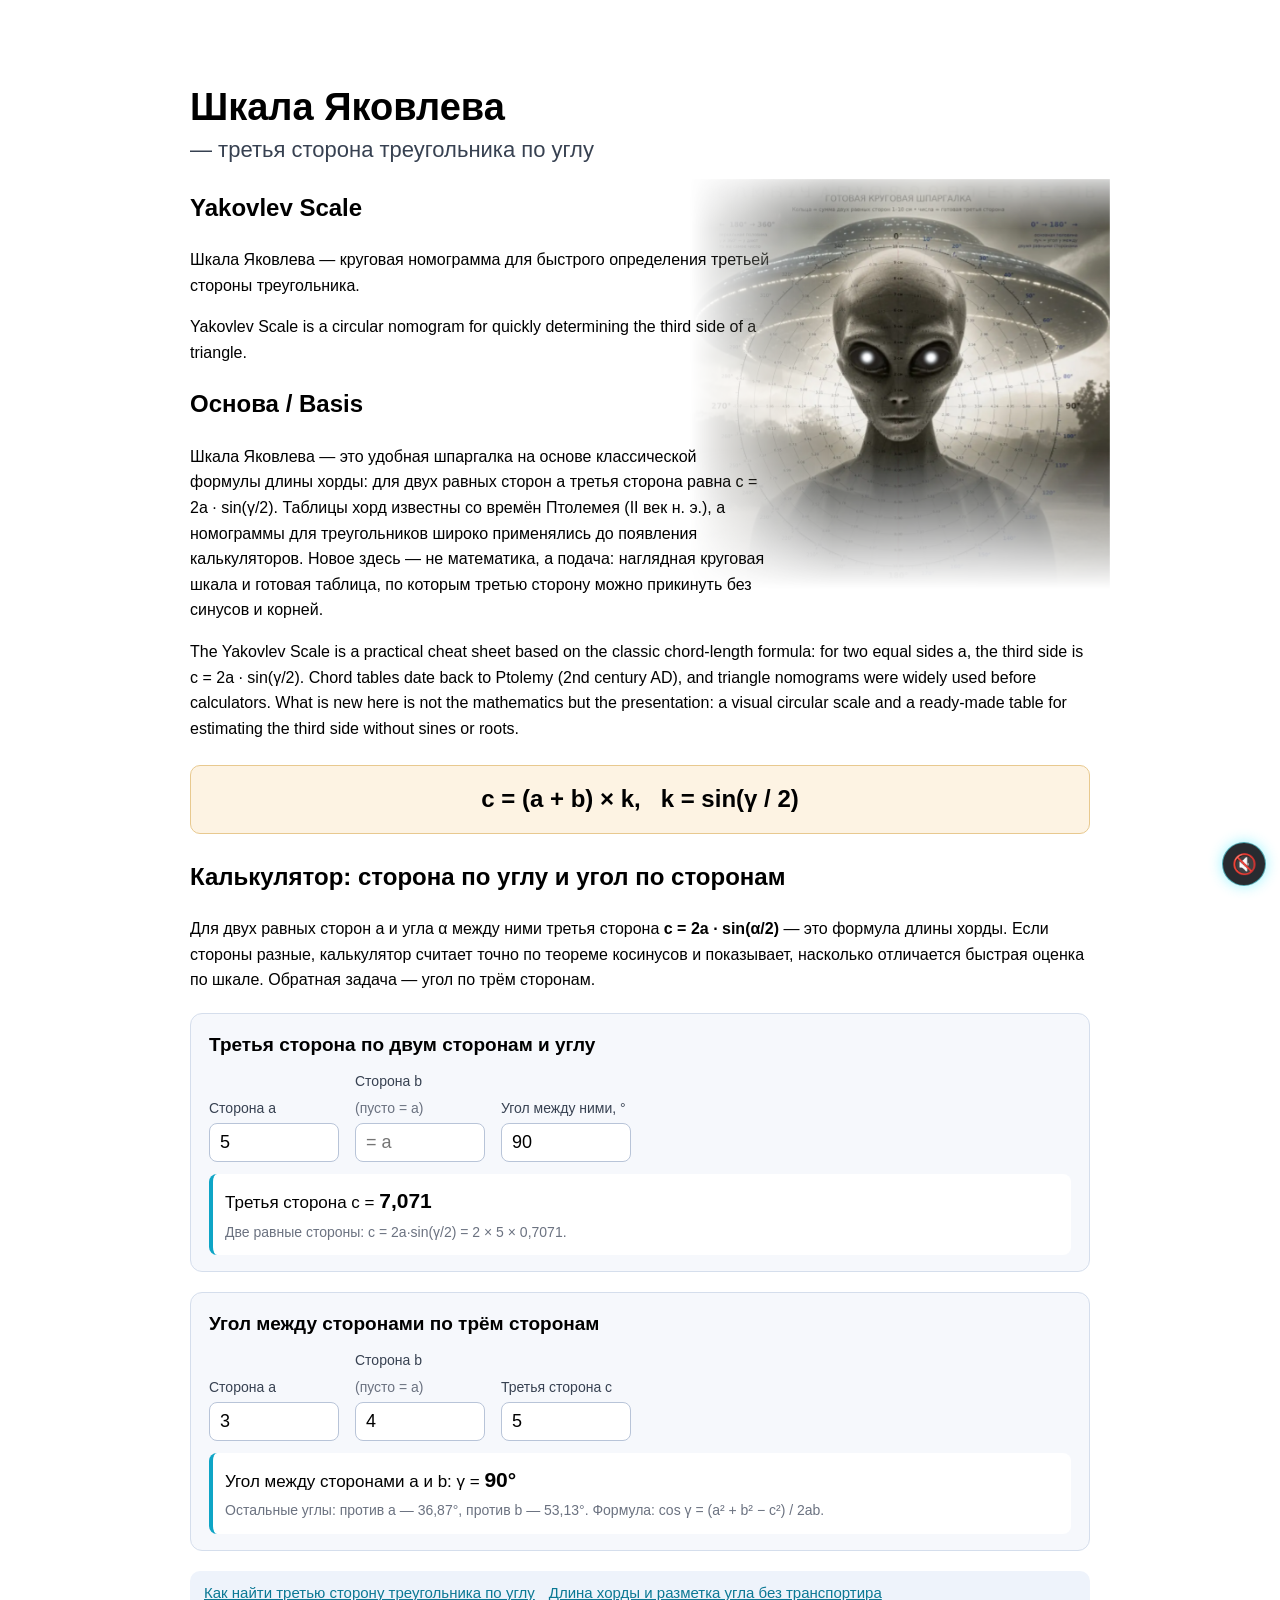
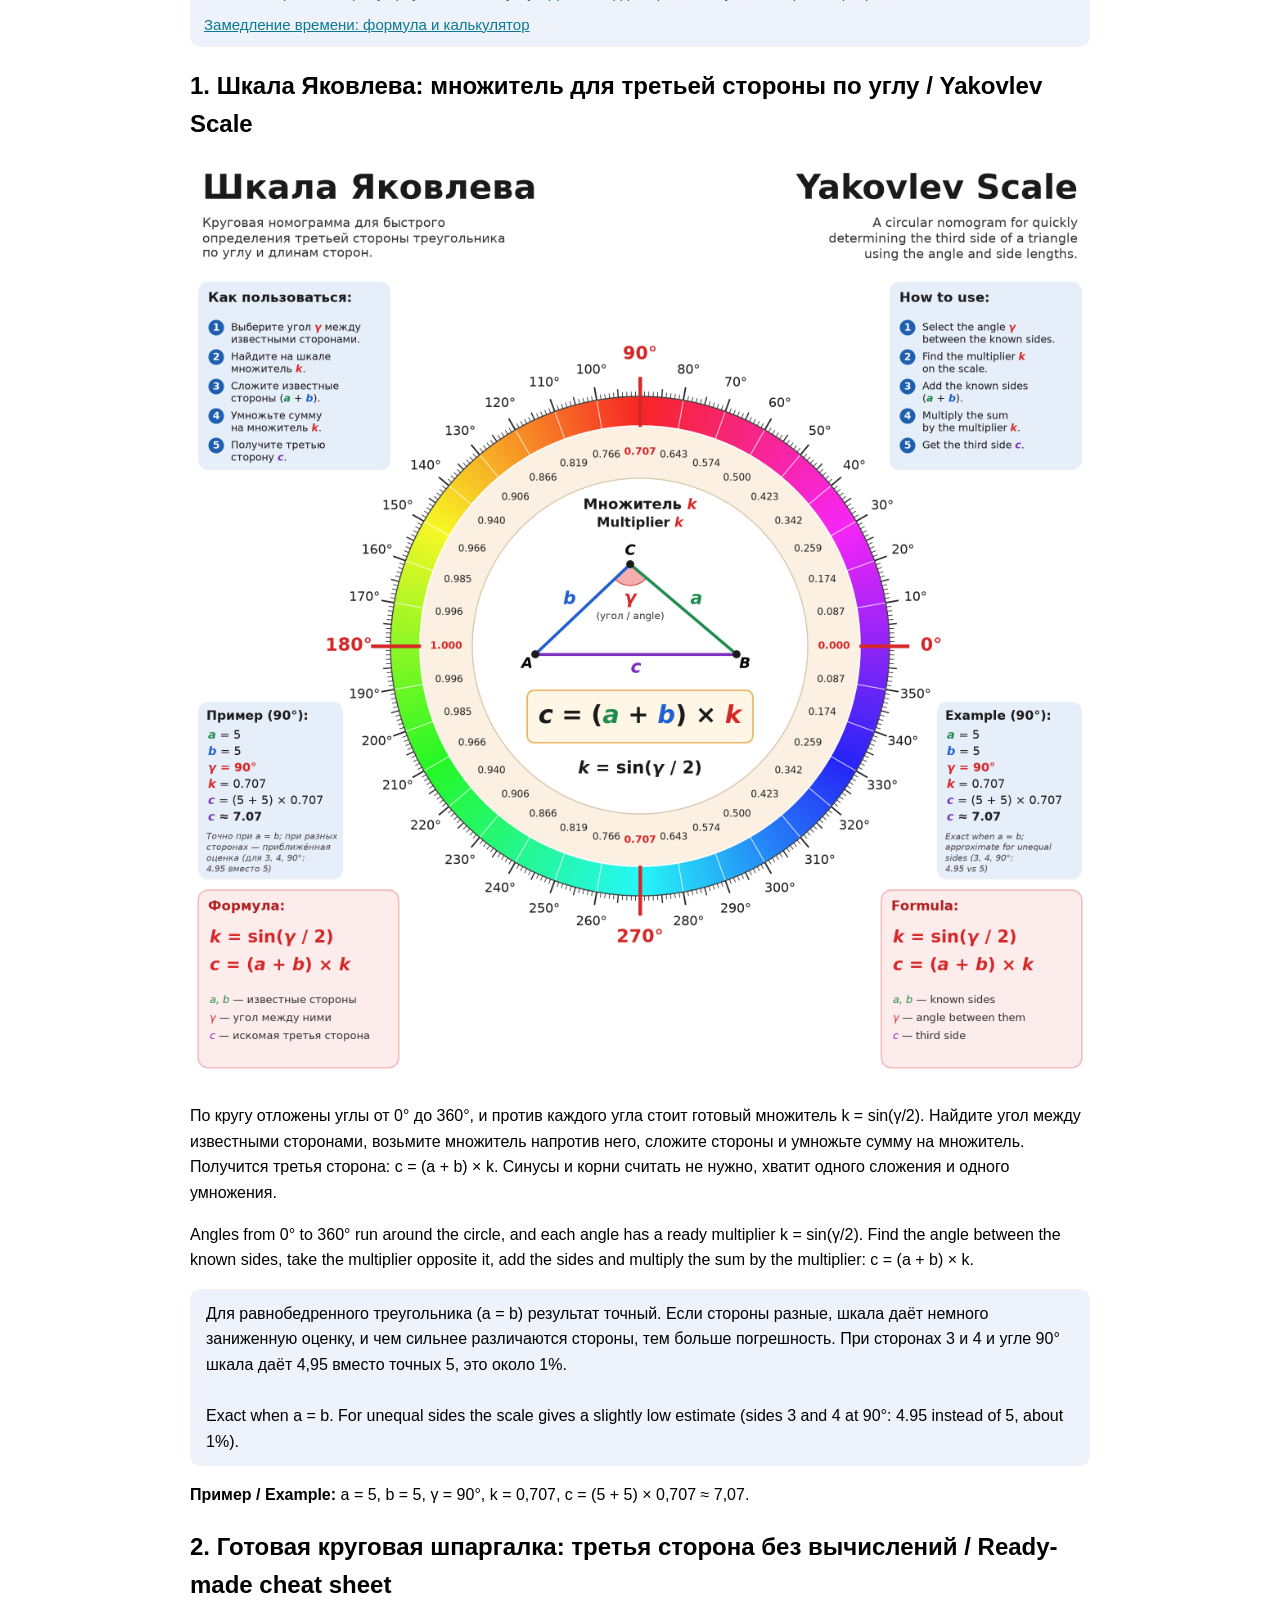
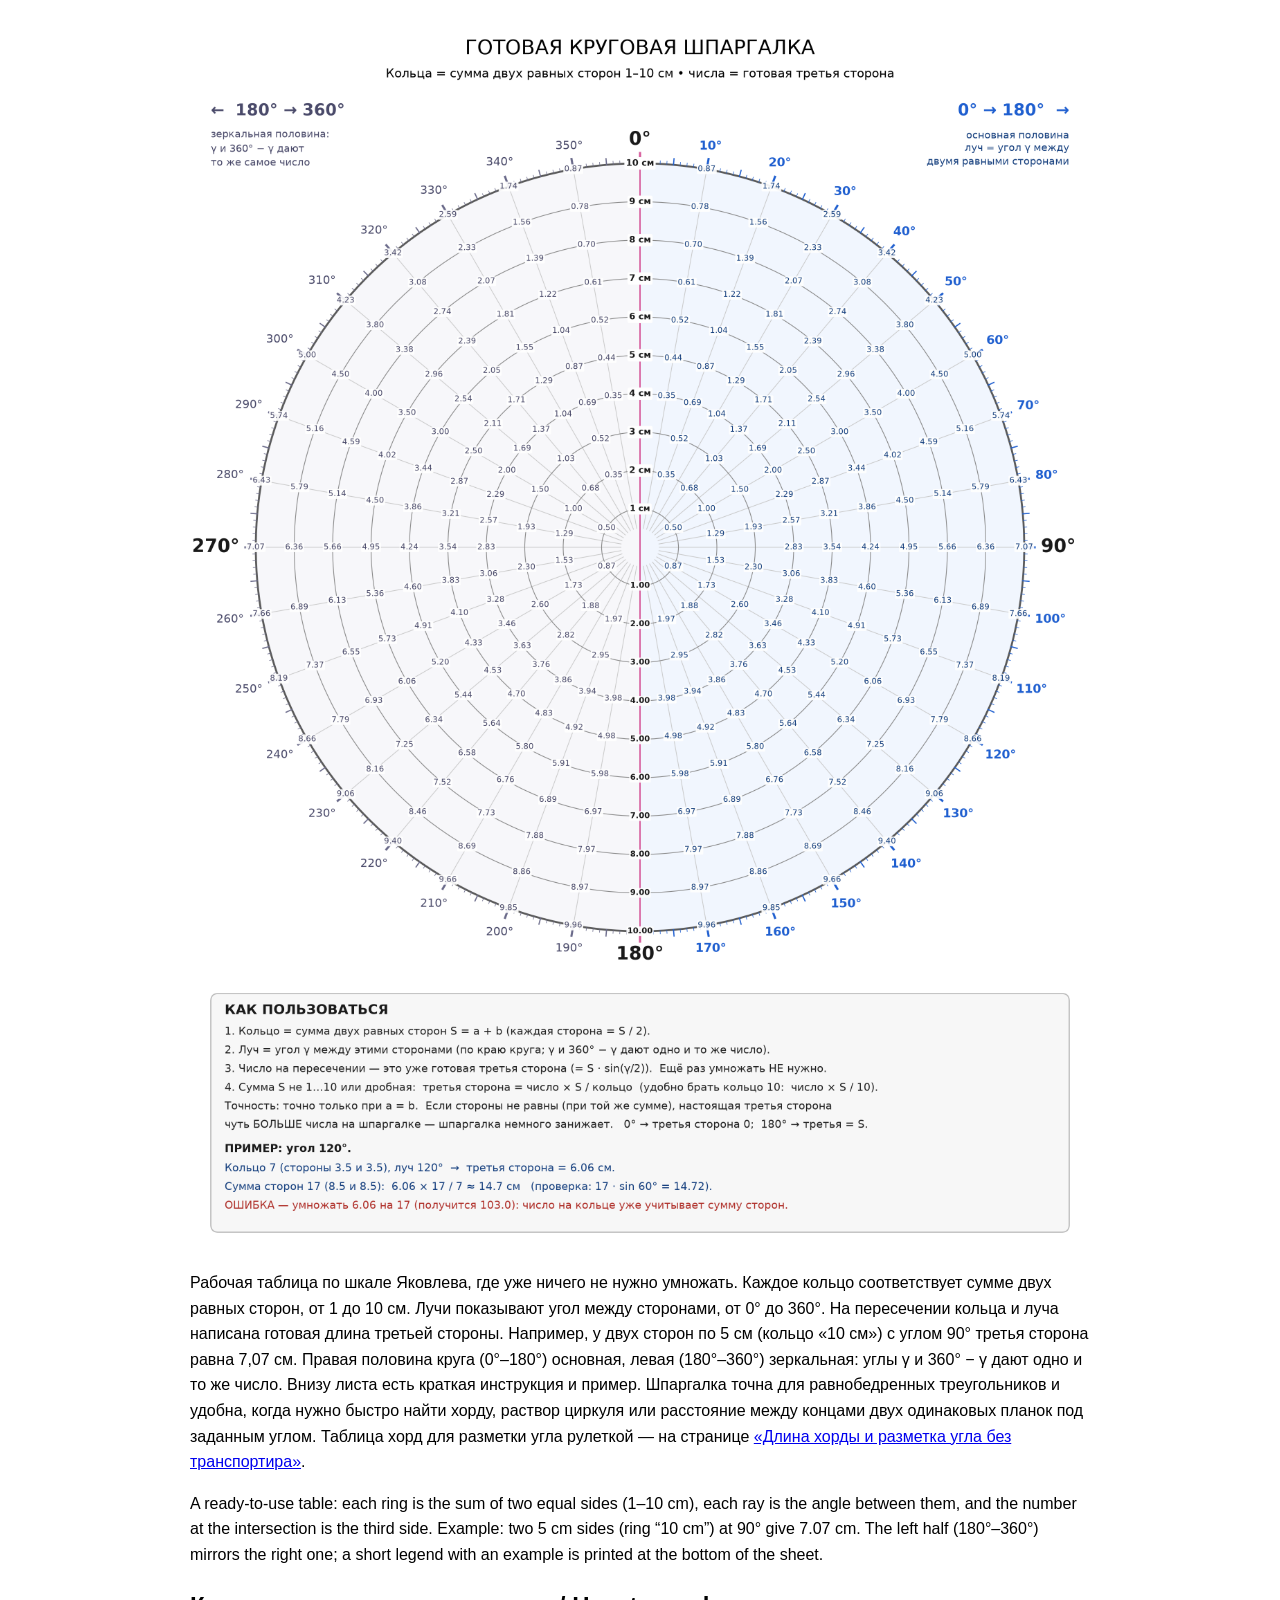
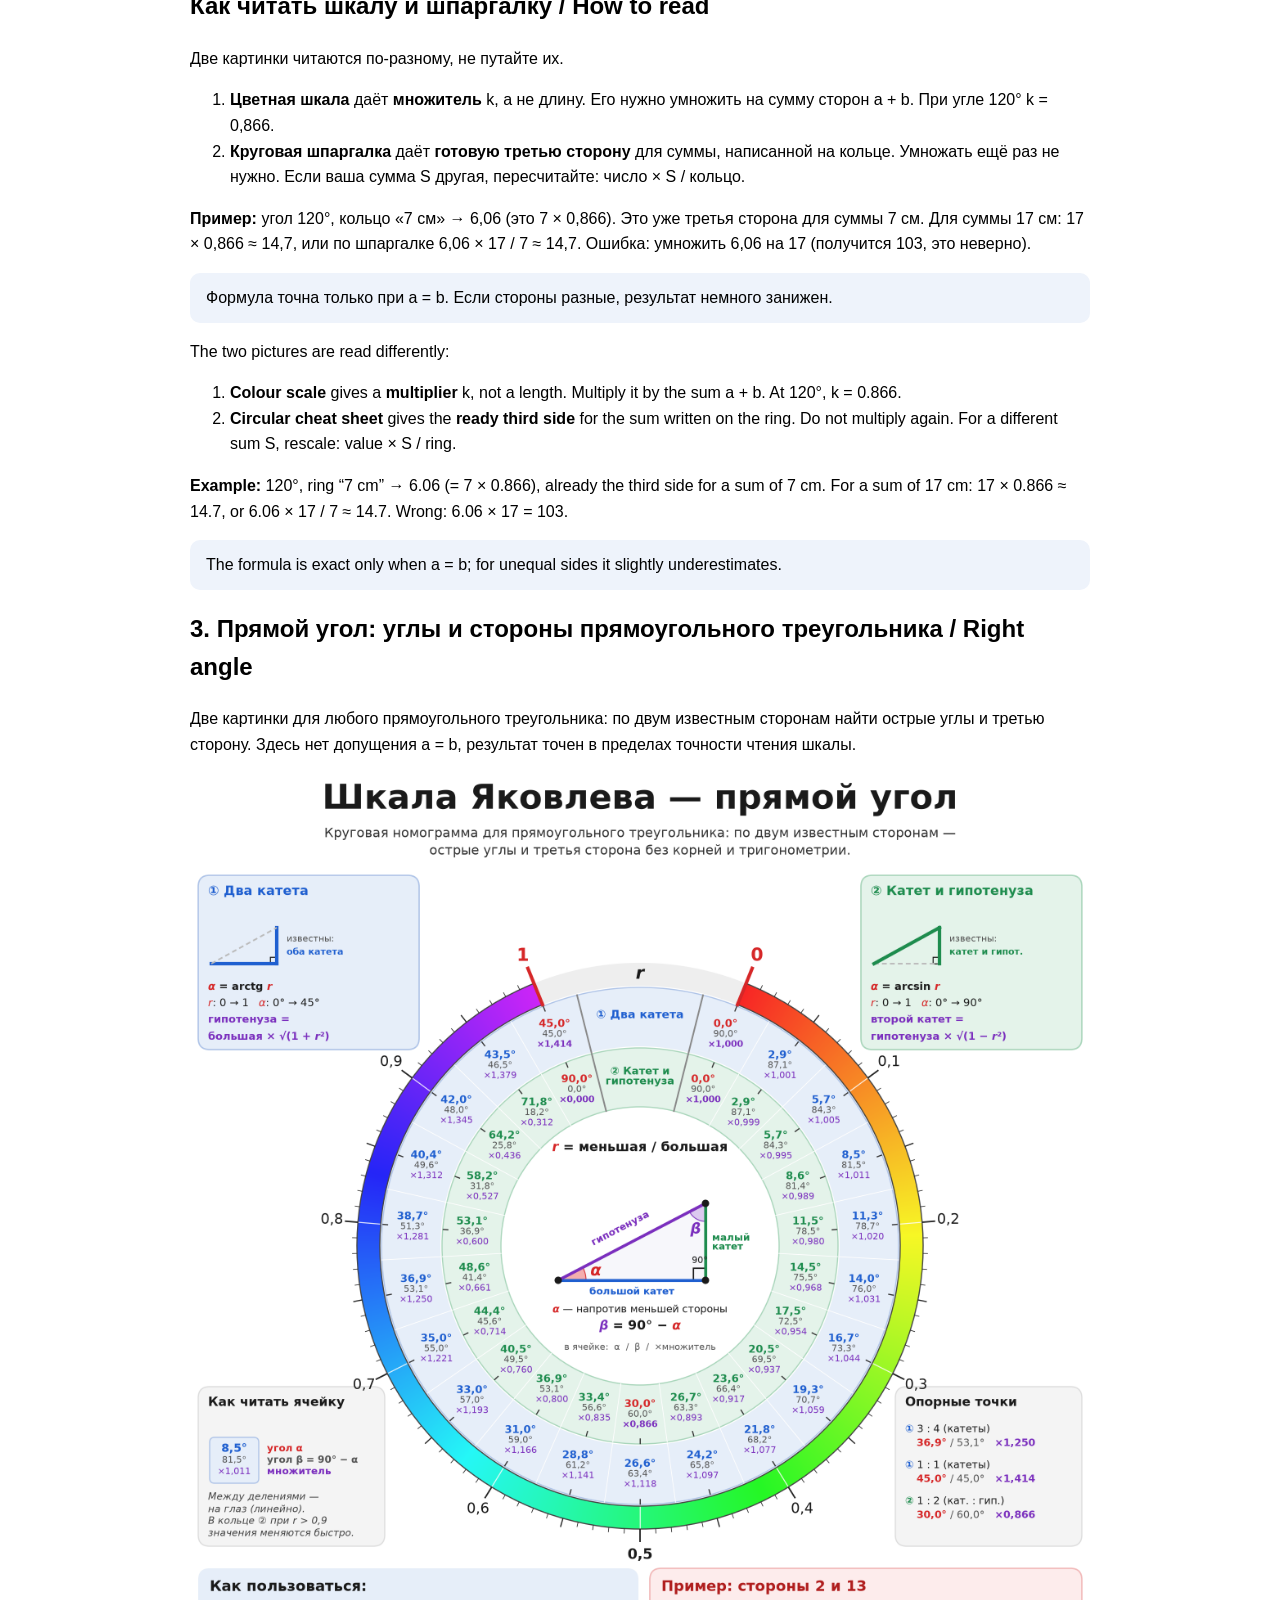
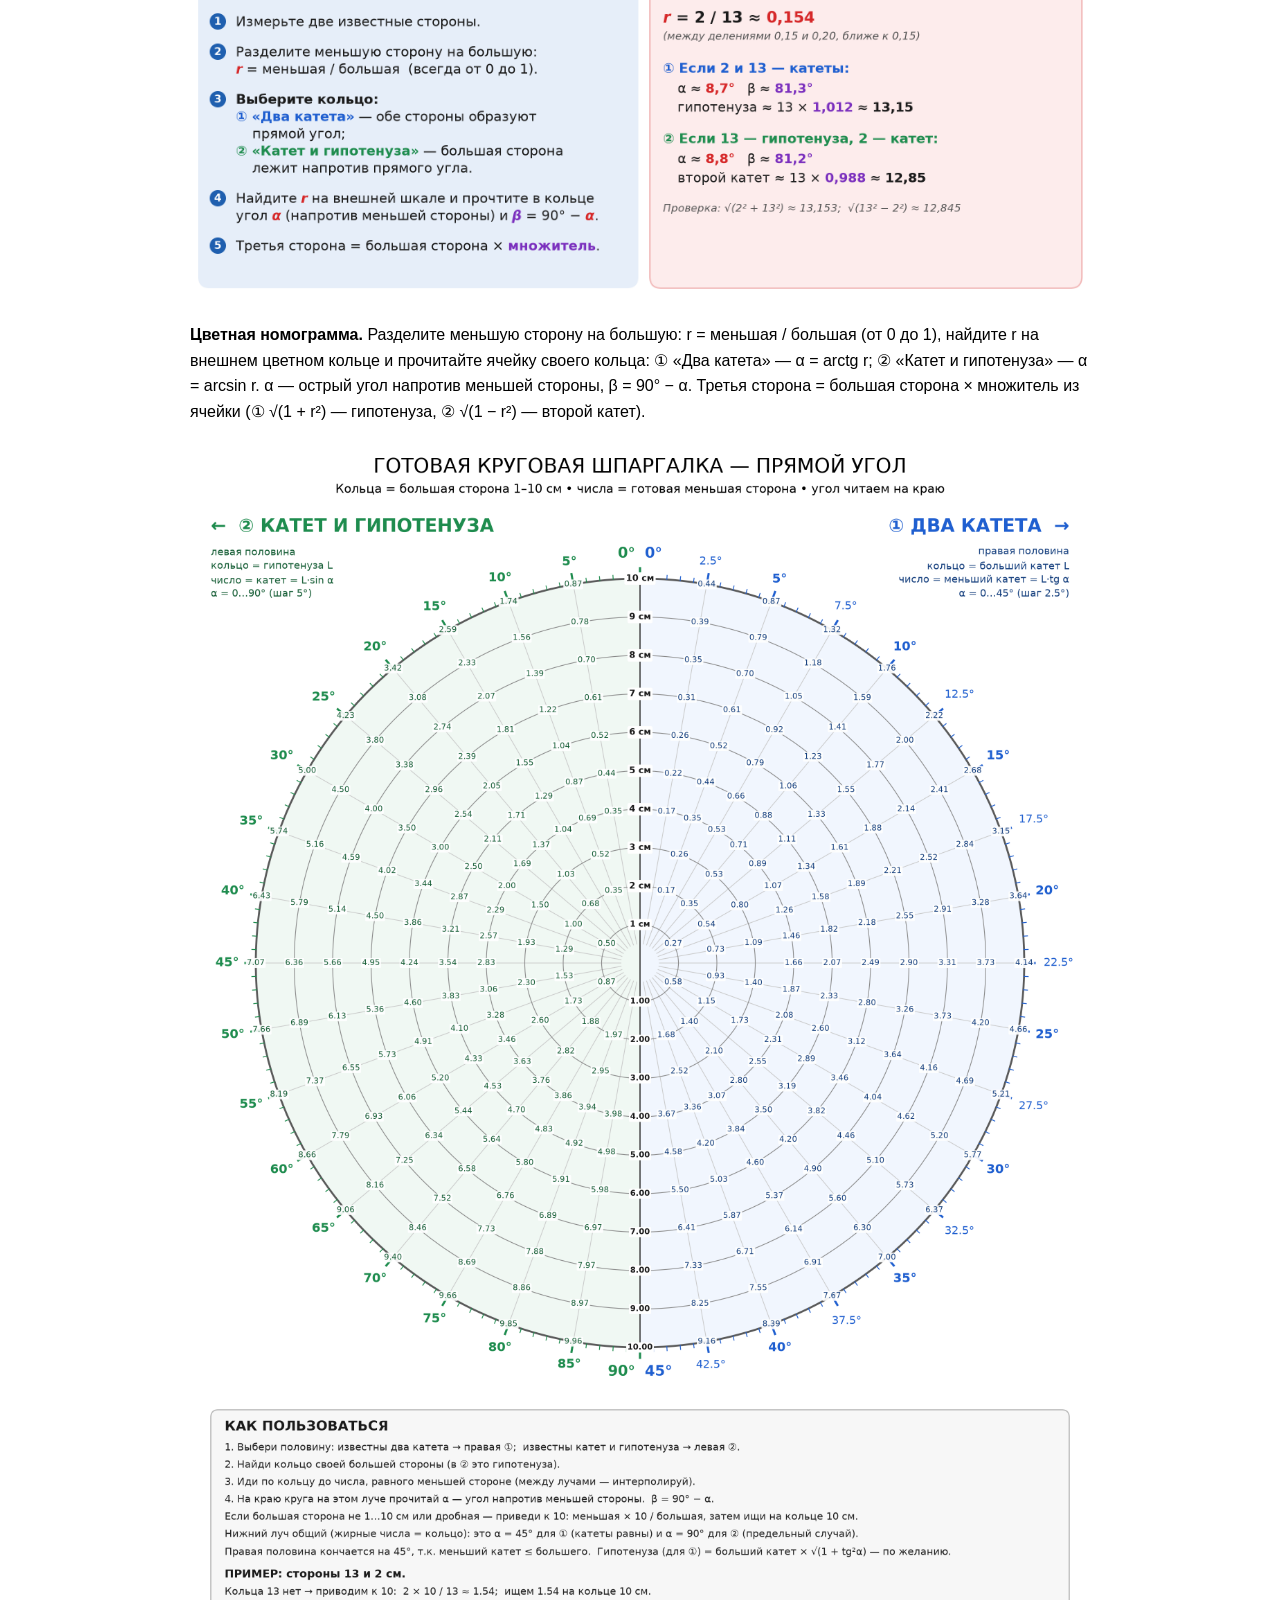
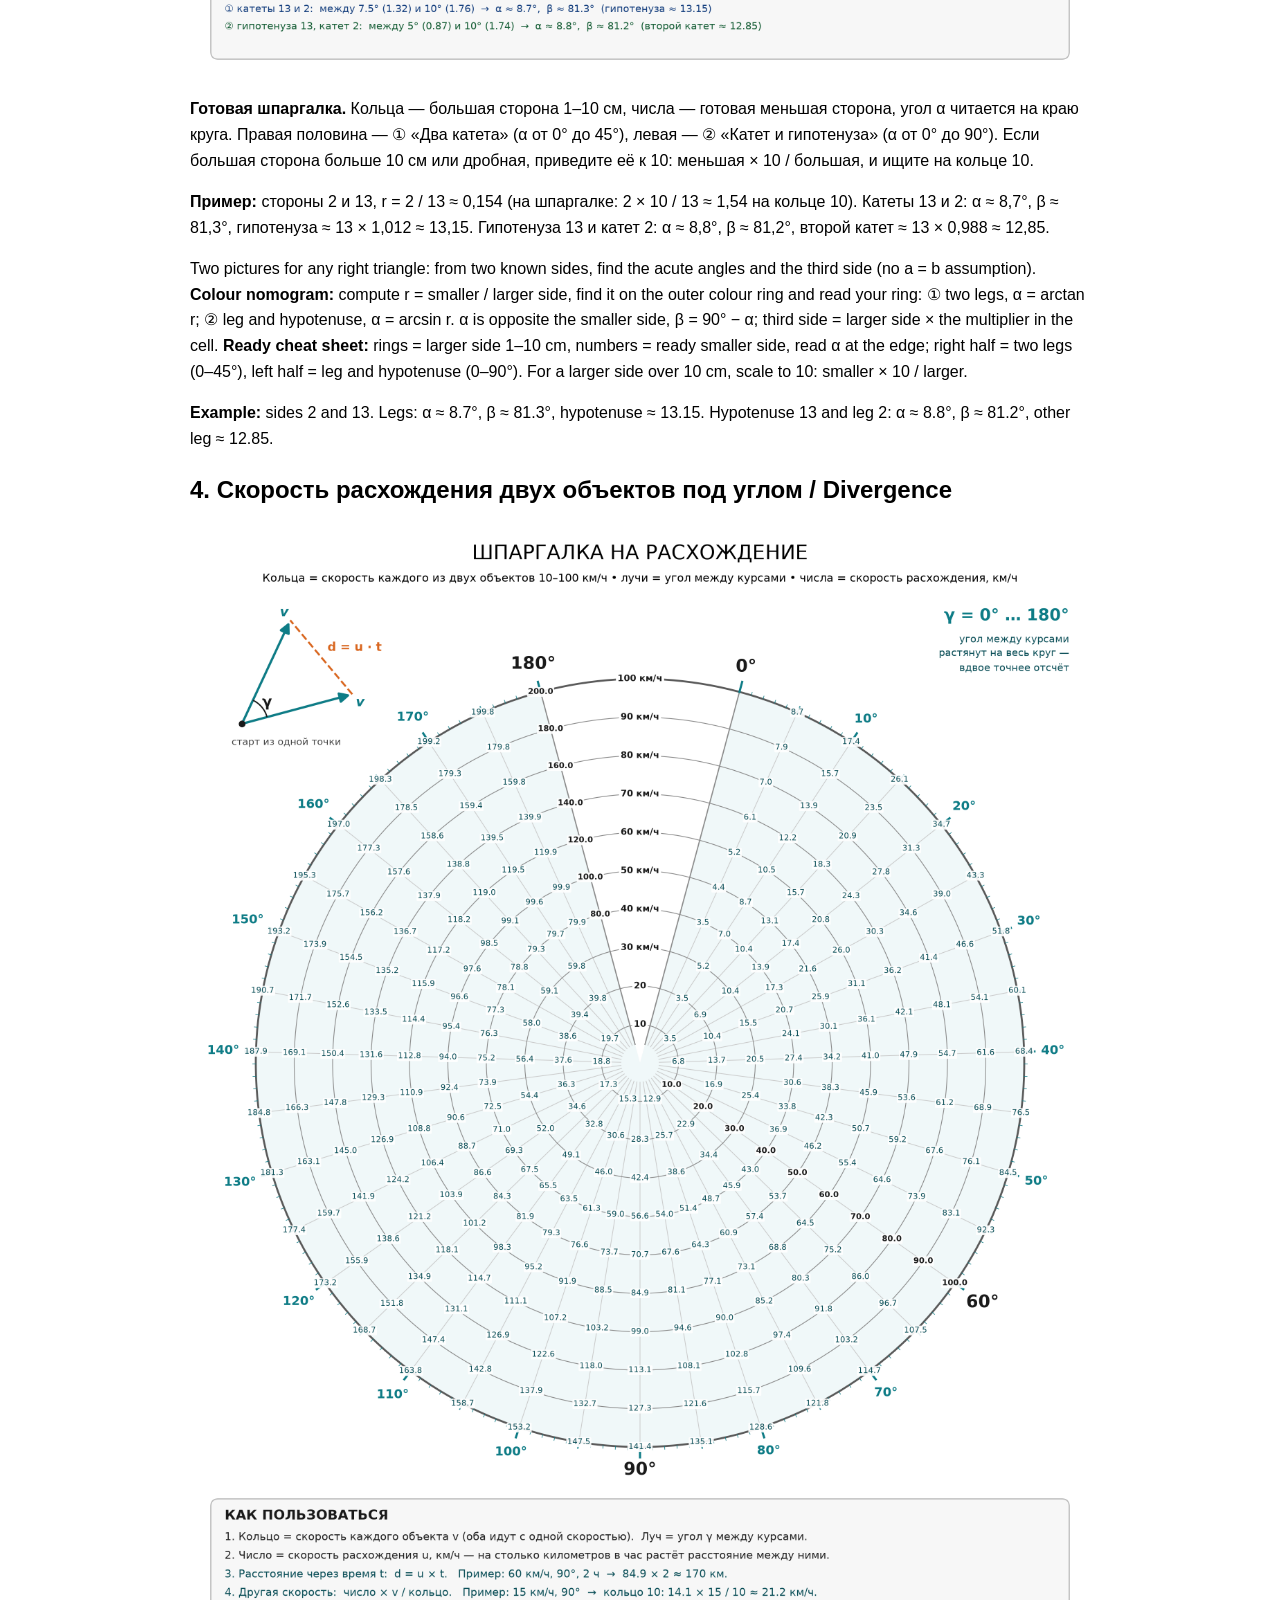
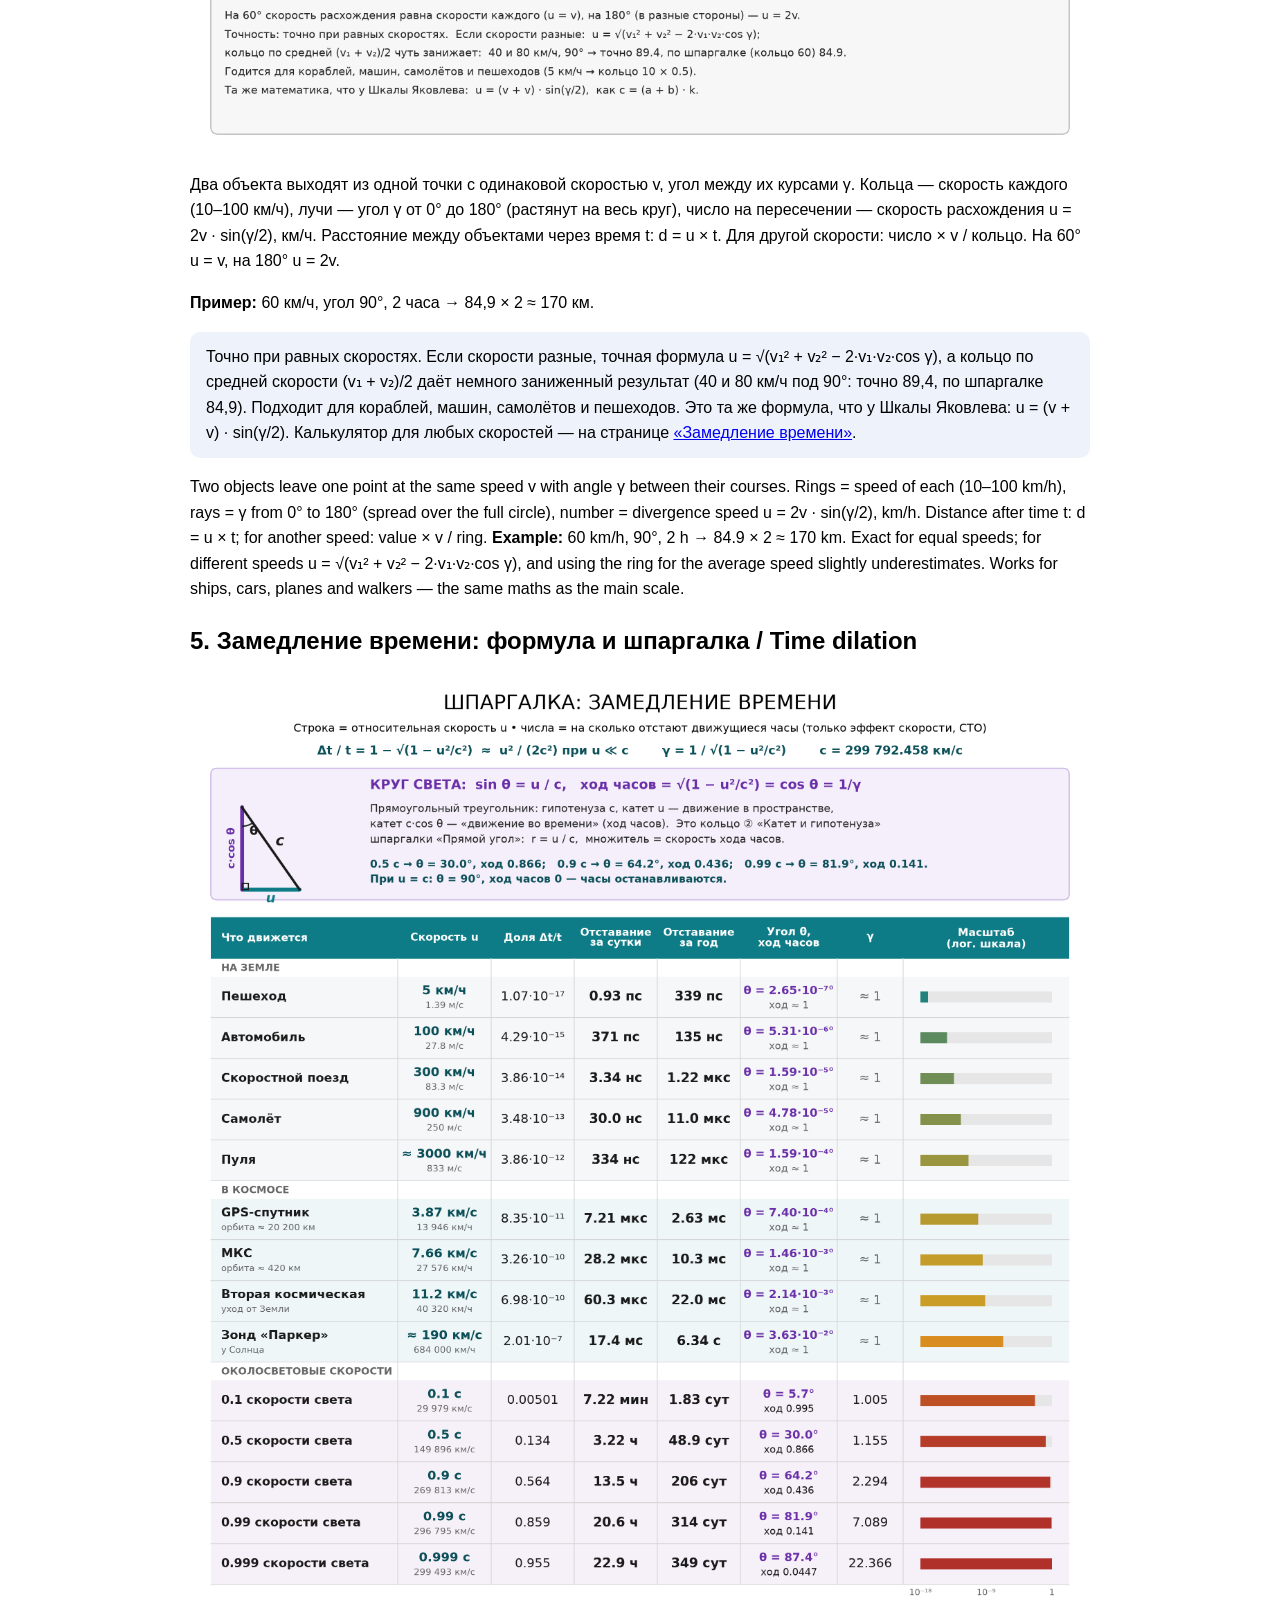
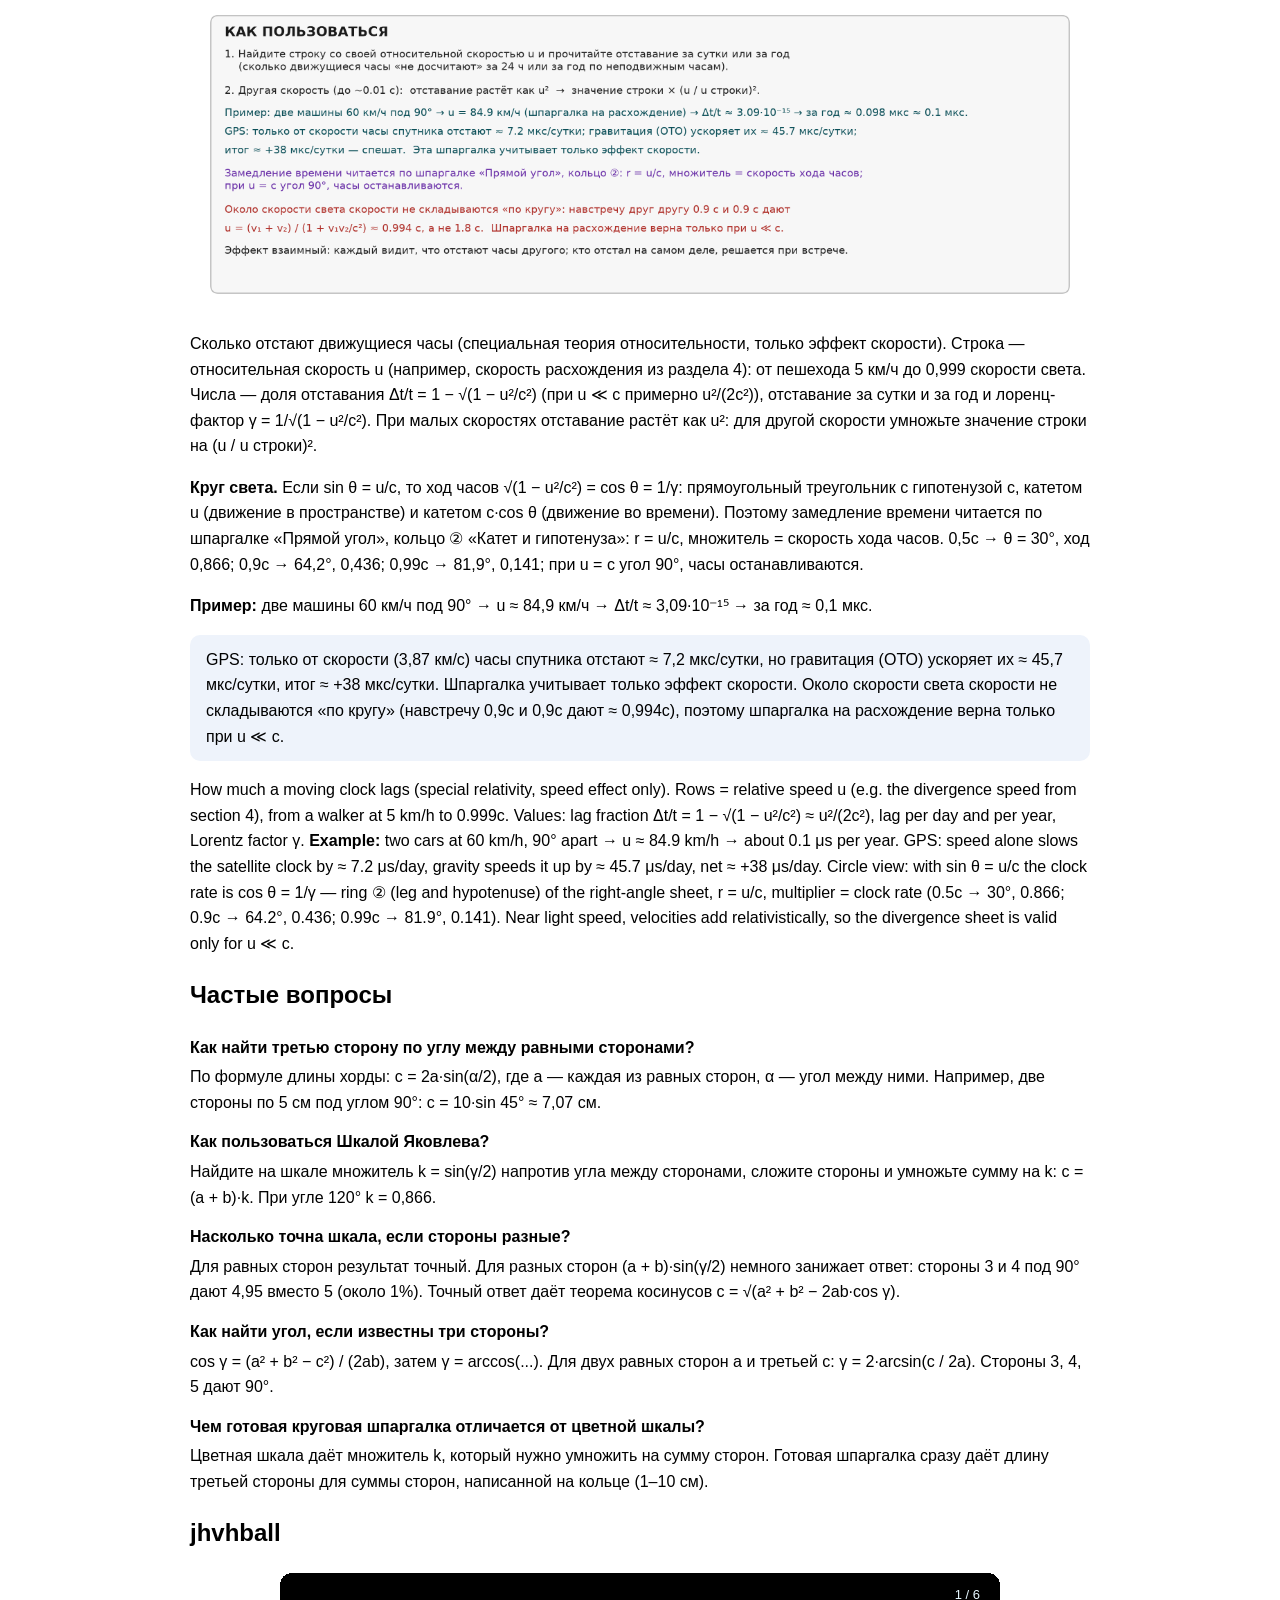
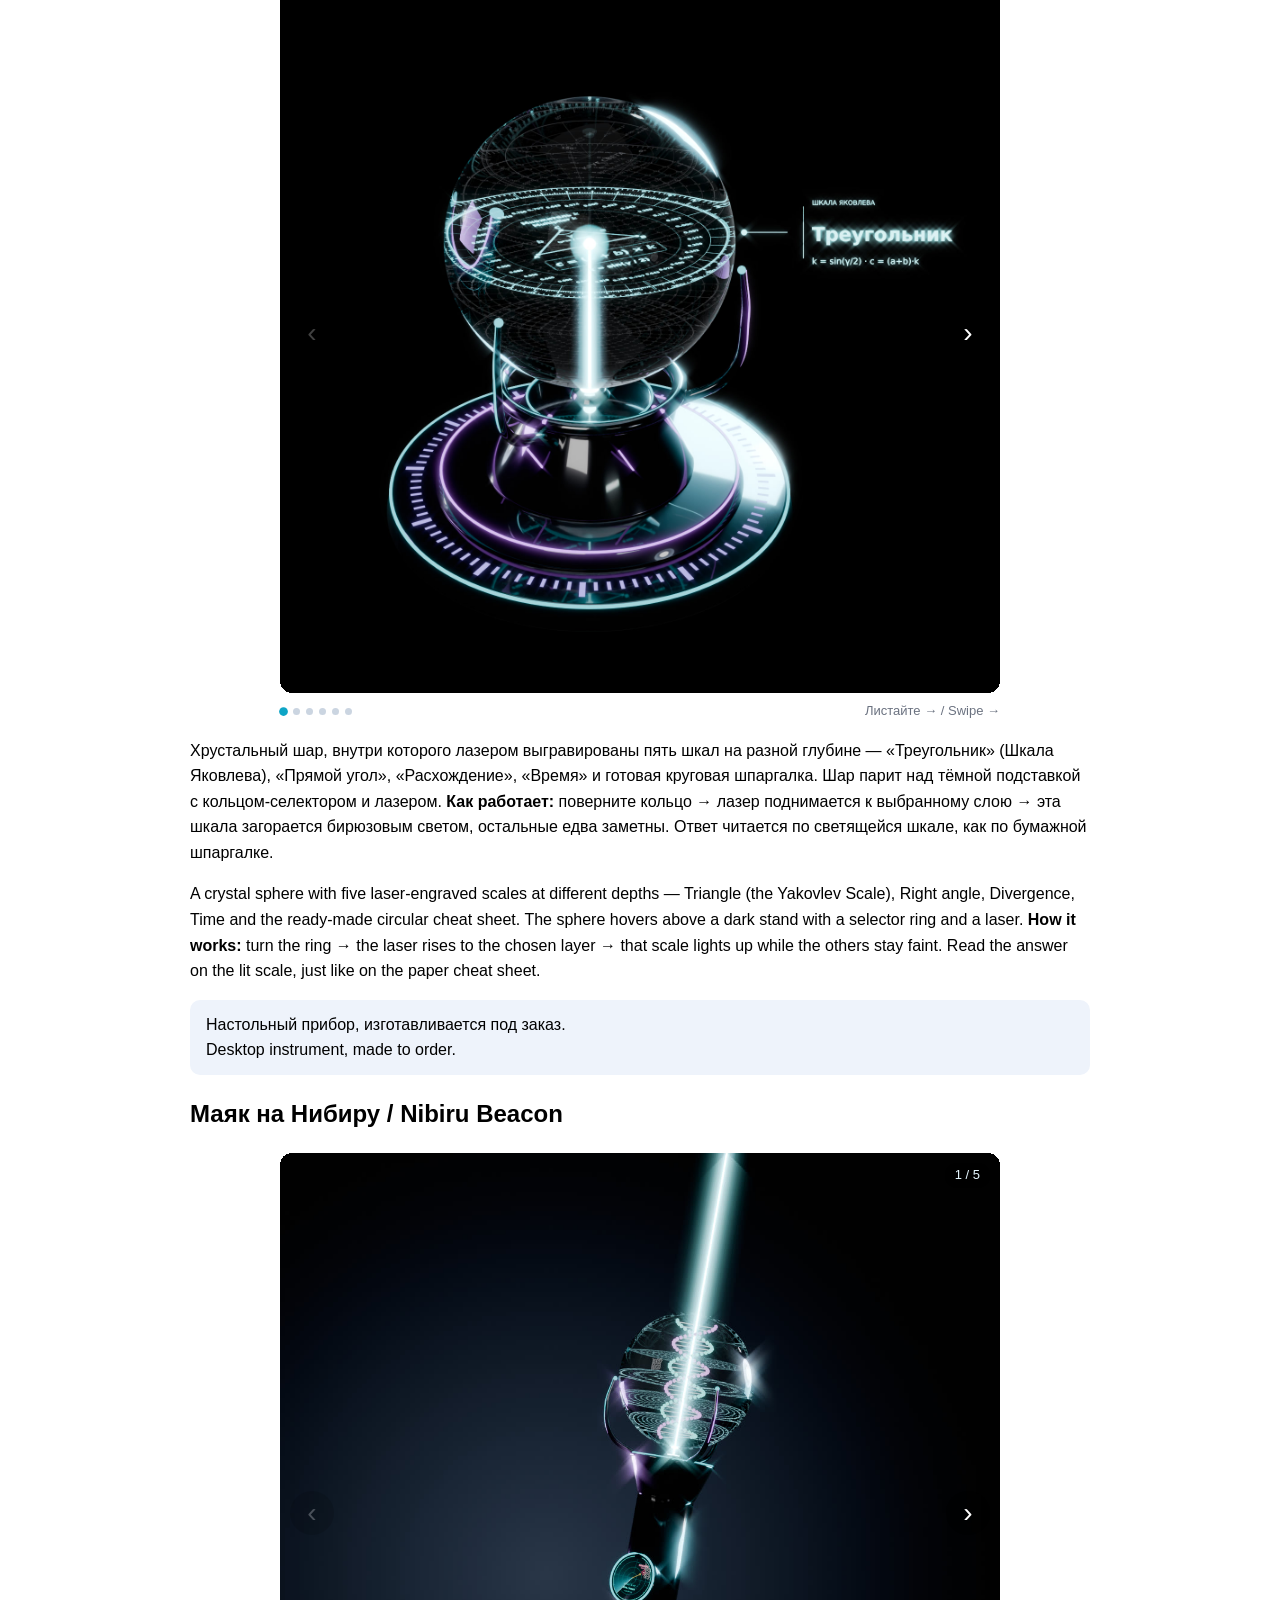
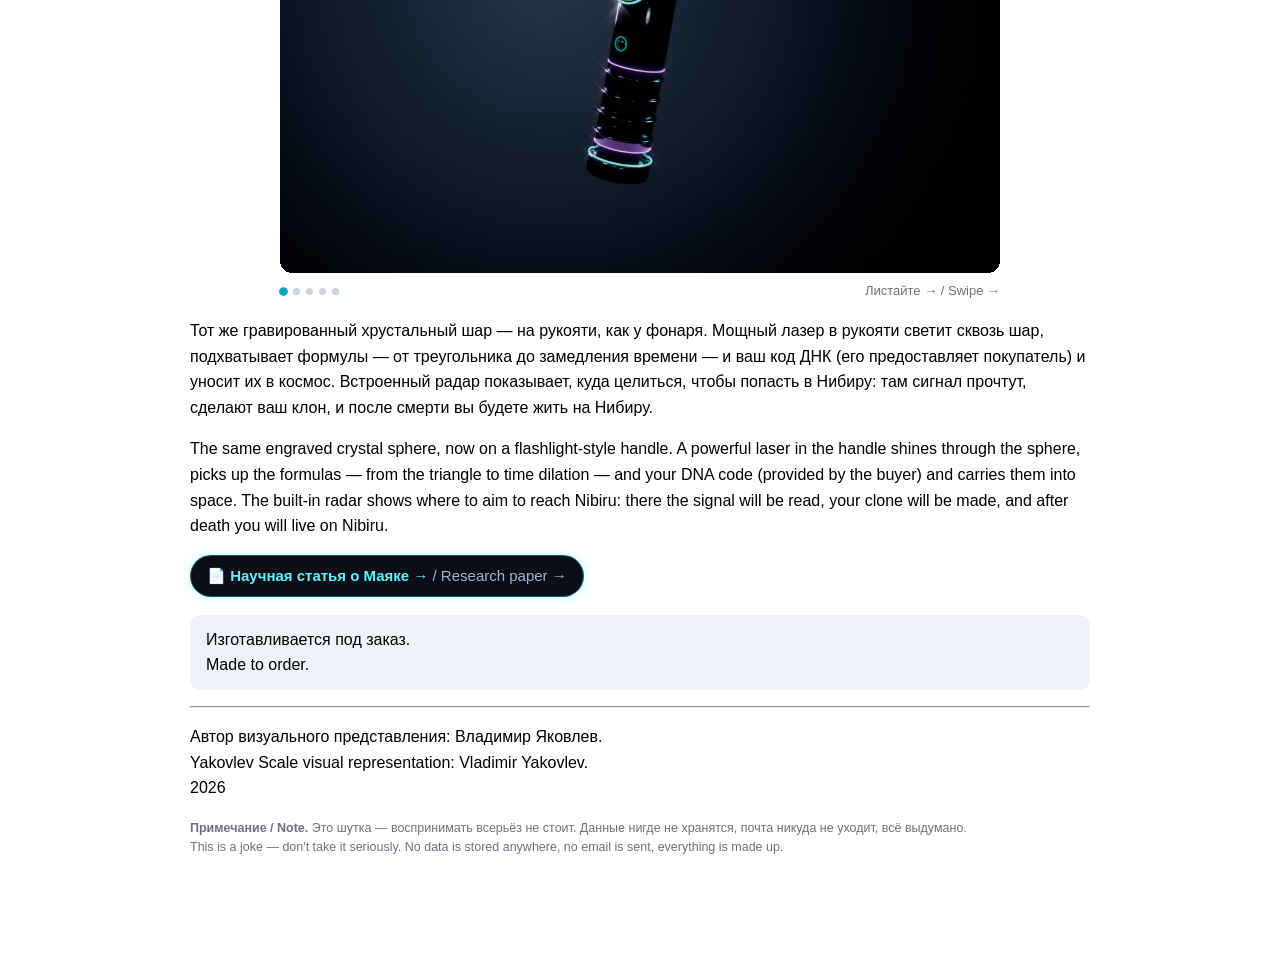
==== commit d0ef3455: "Убрать кнопки Купить Главная: удалены блоки «Купить / Buy» (цена-ссылка, кнопка, счётчик заказов) у " ====
--- a/index.html
+++ b/index.html
@@ -319,68 +319,7 @@
       line-height: 1;
       cursor: pointer;
     }
-    .crystal-buy {
-      text-align: center;
-      background: #0b0e14;
-      color: #e6f7ff;
-      border-radius: 14px;
-      padding: 22px 16px;
-      margin: 24px 0;
-    }
-    .crystal-price {
-      font-size: 34px;
-      font-weight: bold;
-      color: #5ff2ff;
-      margin-bottom: 12px;
-    }
-    .crystal-price a {
-      color: inherit;
-      text-decoration: none;
-      cursor: pointer;
-      border-radius: 8px;
-      transition: text-shadow .2s;
-    }
-    .crystal-price a:hover, .crystal-price a:focus-visible {
-      text-shadow: 0 0 12px rgba(95, 242, 255, .8), 0 0 26px rgba(155, 92, 255, .5);
-    }
-    .buy-btn {
-      display: inline-block;
-      padding: 14px 42px;
-      font-size: 20px;
-      font-weight: bold;
-      color: #04121a;
-      text-decoration: none;
-      border-radius: 999px;
-      background: linear-gradient(90deg, #22e6ff, #9b5cff);
-      box-shadow: 0 0 18px rgba(34, 230, 255, .55), 0 0 36px rgba(155, 92, 255, .35);
-      transition: transform .15s, box-shadow .15s;
-    }
-    .buy-btn { position: relative; }
-    .buy-badge {
-      position: absolute;
-      top: -9px; right: -9px;
-      min-width: 26px;
-      height: 26px;
-      padding: 0 7px;
-      box-sizing: border-box;
-      border-radius: 999px;
-      background: #ff3b6b;
-      color: #fff;
-      font-size: 14px;
-      line-height: 26px;
-      text-align: center;
-      box-shadow: 0 0 10px rgba(255, 59, 107, .7);
-    }
-    .buy-count {
-      margin-top: 10px;
-      font-size: 14px;
-      color: #9fb4d6;
-    }
     [hidden] { display: none !important; }
-    .buy-btn:hover, .buy-btn:focus {
-      transform: translateY(-2px) scale(1.03);
-      box-shadow: 0 0 26px rgba(34, 230, 255, .8), 0 0 50px rgba(155, 92, 255, .5);
-    }
     .paper-link { margin: 4px 0 18px; }
     .paper-link a {
       display: inline-block;
@@ -872,44 +811,6 @@
 Desktop instrument, made to order.
 </p>
 
-<div class="crystal-buy">
-  <div class="crystal-price"><a href="nibiru.html">$500</a></div>
-  <a class="buy-btn" href="nibiru.html">Купить / Buy<span class="buy-badge" id="buy-badge" hidden></span></a>
-  <div class="buy-count" id="buy-count" hidden></div>
-</div>
-
-<script>
-// Order counters: only read public anonymous numbers, nothing is sent.
-(function () {
-  function ruOrders(n) {
-    var a = n % 10, b = n % 100;
-    if (a === 1 && b !== 11) return 'заказ';
-    if (a >= 2 && a <= 4 && (b < 12 || b > 14)) return 'заказа';
-    return 'заказов';
-  }
-  if (!window.fetch) return;
-  function orders(key, badgeId, lineId) {
-    var ctrl = window.AbortController ? new AbortController() : null;
-    if (ctrl) setTimeout(function () { ctrl.abort(); }, 6000);
-    fetch('https://abacus.jasoncameron.dev/get/shkalayakovleva/' + key,
-          { cache: 'no-store', referrerPolicy: 'no-referrer', signal: ctrl ? ctrl.signal : undefined })
-      .then(function (r) { if (!r.ok) throw 0; return r.json(); })
-      .then(function (d) {
-        var n = parseInt(d && d.value, 10);
-        if (!(n >= 0)) return;
-        var badge = document.getElementById(badgeId);
-        var line = document.getElementById(lineId);
-        if (!badge || !line) return;
-        line.textContent = n + ' ' + ruOrders(n) + ' / ' + n + (n === 1 ? ' order' : ' orders');
-        line.hidden = false;
-        if (n > 0) { badge.textContent = n; badge.hidden = false; }
-      })
-      .catch(function () {});
-  }
-  window.syOrders = orders;
-})();
-syOrders('jhvhball-orders', 'buy-badge', 'buy-count');
-</script>
 
 <div class="cr-viewer" id="cr-viewer" role="dialog" aria-modal="true" aria-label="jhvhball">
   <div class="cr-track"></div>
@@ -1076,14 +977,6 @@
 Изготавливается под заказ.<br>
 Made to order.
 </p>
-
-<div class="crystal-buy">
-  <div class="crystal-price"><a href="nibiru.html?item=beacon">$15 000</a></div>
-  <a class="buy-btn" href="nibiru.html?item=beacon">Купить / Buy<span class="buy-badge" id="beacon-badge" hidden></span></a>
-  <div class="buy-count" id="beacon-count" hidden></div>
-</div>
-
-<script>syOrders('beacon-orders', 'beacon-badge', 'beacon-count');</script>
 
 <div class="cr-viewer" id="bc-viewer" role="dialog" aria-modal="true" aria-label="Маяк на Нибиру / Nibiru Beacon">
   <div class="cr-track"></div>
